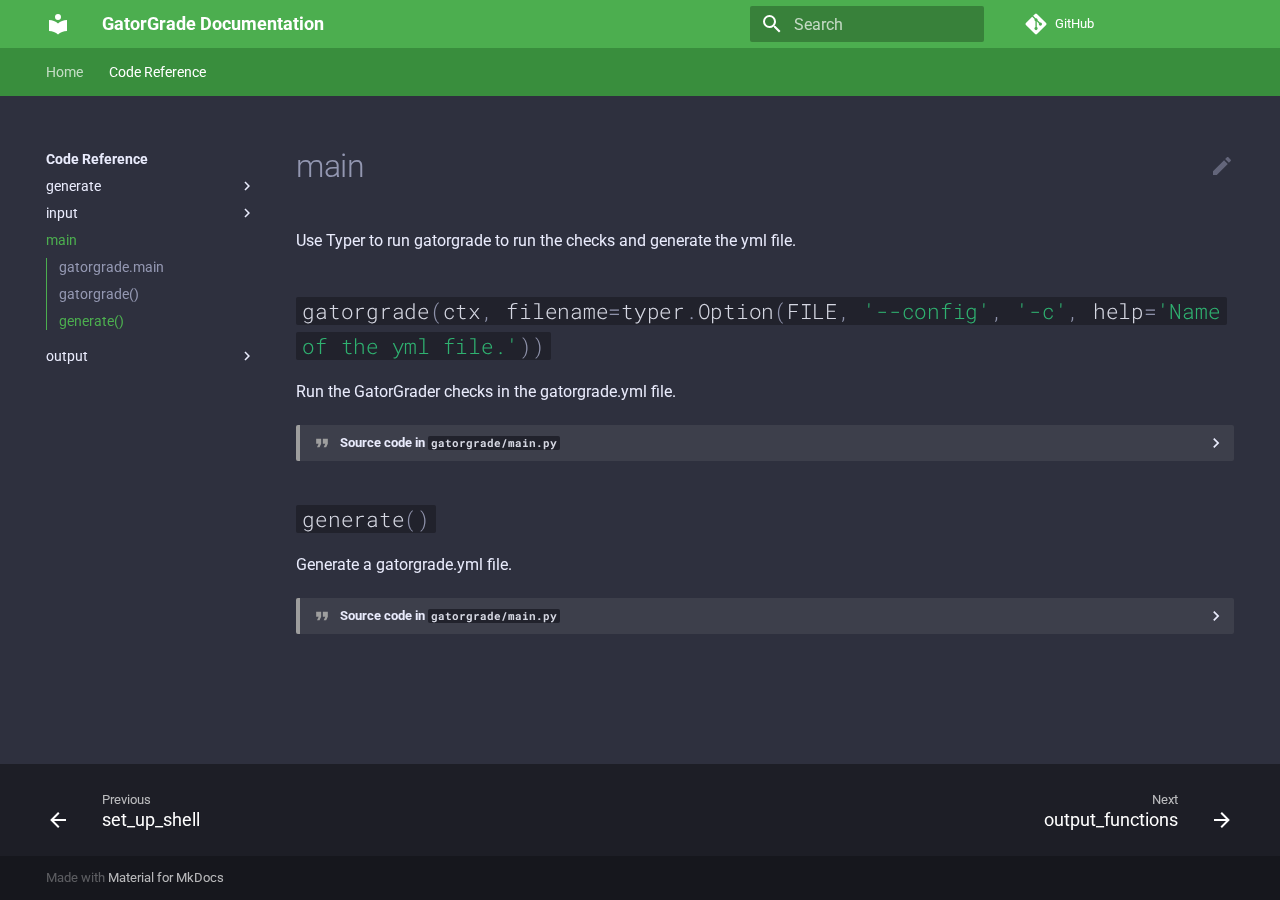
==== reference/main/index.html @ c9d5e414 "Deployed 9b0410e with MkDocs version: 1.3.0" ====
<!doctype html>
<html lang="en" class="no-js">
  <head>
    
      <meta charset="utf-8">
      <meta name="viewport" content="width=device-width,initial-scale=1">
      
        <meta name="description" content="The documentation for the GatorGrade project, part of the GatorEducator suite.">
      
      
        <meta name="author" content="GatorGrade Team">
      
      
        <link rel="canonical" href="https://gatoreducator.github.io/gatorgrade/docs/reference/main/">
      
      <link rel="icon" href="../../assets/images/favicon.png">
      <meta name="generator" content="mkdocs-1.3.0, mkdocs-material-8.2.14">
    
    
      
        <title>main - GatorGrade Documentation</title>
      
    
    
      <link rel="stylesheet" href="../../assets/stylesheets/main.3de6f41f.min.css">
      
        
        <link rel="stylesheet" href="../../assets/stylesheets/palette.cc9b2e1e.min.css">
        
          
          
          <meta name="theme-color" content="#4cae4f">
        
      
    
    
    
      
        
        
        <link rel="preconnect" href="https://fonts.gstatic.com" crossorigin>
        <link rel="stylesheet" href="https://fonts.googleapis.com/css?family=Roboto:300,300i,400,400i,700,700i%7CRoboto+Mono:400,400i,700,700i&display=fallback">
        <style>:root{--md-text-font:"Roboto";--md-code-font:"Roboto Mono"}</style>
      
    
    
      <link rel="stylesheet" href="../../assets/_mkdocstrings.css">
    
      <link rel="stylesheet" href="../../stylesheets/gator.css">
    
    <script>__md_scope=new URL("../..",location),__md_get=(e,_=localStorage,t=__md_scope)=>JSON.parse(_.getItem(t.pathname+"."+e)),__md_set=(e,_,t=localStorage,a=__md_scope)=>{try{t.setItem(a.pathname+"."+e,JSON.stringify(_))}catch(e){}}</script>
    
      

    
    
  </head>
  
  
    
    
    
    
    
    <body dir="ltr" data-md-color-scheme="slate" data-md-color-primary="green" data-md-color-accent="">
  
    
    
    <input class="md-toggle" data-md-toggle="drawer" type="checkbox" id="__drawer" autocomplete="off">
    <input class="md-toggle" data-md-toggle="search" type="checkbox" id="__search" autocomplete="off">
    <label class="md-overlay" for="__drawer"></label>
    <div data-md-component="skip">
      
        
        <a href="#gatorgrade.main" class="md-skip">
          Skip to content
        </a>
      
    </div>
    <div data-md-component="announce">
      
    </div>
    
    
      

<header class="md-header" data-md-component="header">
  <nav class="md-header__inner md-grid" aria-label="Header">
    <a href="../.." title="GatorGrade Documentation" class="md-header__button md-logo" aria-label="GatorGrade Documentation" data-md-component="logo">
      
  
  <svg xmlns="http://www.w3.org/2000/svg" viewBox="0 0 24 24"><path d="M12 8a3 3 0 0 0 3-3 3 3 0 0 0-3-3 3 3 0 0 0-3 3 3 3 0 0 0 3 3m0 3.54C9.64 9.35 6.5 8 3 8v11c3.5 0 6.64 1.35 9 3.54 2.36-2.19 5.5-3.54 9-3.54V8c-3.5 0-6.64 1.35-9 3.54Z"/></svg>

    </a>
    <label class="md-header__button md-icon" for="__drawer">
      <svg xmlns="http://www.w3.org/2000/svg" viewBox="0 0 24 24"><path d="M3 6h18v2H3V6m0 5h18v2H3v-2m0 5h18v2H3v-2Z"/></svg>
    </label>
    <div class="md-header__title" data-md-component="header-title">
      <div class="md-header__ellipsis">
        <div class="md-header__topic">
          <span class="md-ellipsis">
            GatorGrade Documentation
          </span>
        </div>
        <div class="md-header__topic" data-md-component="header-topic">
          <span class="md-ellipsis">
            
              main
            
          </span>
        </div>
      </div>
    </div>
    
    
    
      <label class="md-header__button md-icon" for="__search">
        <svg xmlns="http://www.w3.org/2000/svg" viewBox="0 0 24 24"><path d="M9.5 3A6.5 6.5 0 0 1 16 9.5c0 1.61-.59 3.09-1.56 4.23l.27.27h.79l5 5-1.5 1.5-5-5v-.79l-.27-.27A6.516 6.516 0 0 1 9.5 16 6.5 6.5 0 0 1 3 9.5 6.5 6.5 0 0 1 9.5 3m0 2C7 5 5 7 5 9.5S7 14 9.5 14 14 12 14 9.5 12 5 9.5 5Z"/></svg>
      </label>
      <div class="md-search" data-md-component="search" role="dialog">
  <label class="md-search__overlay" for="__search"></label>
  <div class="md-search__inner" role="search">
    <form class="md-search__form" name="search">
      <input type="text" class="md-search__input" name="query" aria-label="Search" placeholder="Search" autocapitalize="off" autocorrect="off" autocomplete="off" spellcheck="false" data-md-component="search-query" required>
      <label class="md-search__icon md-icon" for="__search">
        <svg xmlns="http://www.w3.org/2000/svg" viewBox="0 0 24 24"><path d="M9.5 3A6.5 6.5 0 0 1 16 9.5c0 1.61-.59 3.09-1.56 4.23l.27.27h.79l5 5-1.5 1.5-5-5v-.79l-.27-.27A6.516 6.516 0 0 1 9.5 16 6.5 6.5 0 0 1 3 9.5 6.5 6.5 0 0 1 9.5 3m0 2C7 5 5 7 5 9.5S7 14 9.5 14 14 12 14 9.5 12 5 9.5 5Z"/></svg>
        <svg xmlns="http://www.w3.org/2000/svg" viewBox="0 0 24 24"><path d="M20 11v2H8l5.5 5.5-1.42 1.42L4.16 12l7.92-7.92L13.5 5.5 8 11h12Z"/></svg>
      </label>
      <nav class="md-search__options" aria-label="Search">
        
        <button type="reset" class="md-search__icon md-icon" aria-label="Clear" tabindex="-1">
          <svg xmlns="http://www.w3.org/2000/svg" viewBox="0 0 24 24"><path d="M19 6.41 17.59 5 12 10.59 6.41 5 5 6.41 10.59 12 5 17.59 6.41 19 12 13.41 17.59 19 19 17.59 13.41 12 19 6.41Z"/></svg>
        </button>
      </nav>
      
        <div class="md-search__suggest" data-md-component="search-suggest"></div>
      
    </form>
    <div class="md-search__output">
      <div class="md-search__scrollwrap" data-md-scrollfix>
        <div class="md-search-result" data-md-component="search-result">
          <div class="md-search-result__meta">
            Initializing search
          </div>
          <ol class="md-search-result__list"></ol>
        </div>
      </div>
    </div>
  </div>
</div>
    
    
      <div class="md-header__source">
        <a href="https://github.com/GatorEducator/gatorgrade" title="Go to repository" class="md-source" data-md-component="source">
  <div class="md-source__icon md-icon">
    
    <svg xmlns="http://www.w3.org/2000/svg" viewBox="0 0 448 512"><!--! Font Awesome Free 6.1.1 by @fontawesome - https://fontawesome.com License - https://fontawesome.com/license/free (Icons: CC BY 4.0, Fonts: SIL OFL 1.1, Code: MIT License) Copyright 2022 Fonticons, Inc.--><path d="M439.55 236.05 244 40.45a28.87 28.87 0 0 0-40.81 0l-40.66 40.63 51.52 51.52c27.06-9.14 52.68 16.77 43.39 43.68l49.66 49.66c34.23-11.8 61.18 31 35.47 56.69-26.49 26.49-70.21-2.87-56-37.34L240.22 199v121.85c25.3 12.54 22.26 41.85 9.08 55a34.34 34.34 0 0 1-48.55 0c-17.57-17.6-11.07-46.91 11.25-56v-123c-20.8-8.51-24.6-30.74-18.64-45L142.57 101 8.45 235.14a28.86 28.86 0 0 0 0 40.81l195.61 195.6a28.86 28.86 0 0 0 40.8 0l194.69-194.69a28.86 28.86 0 0 0 0-40.81z"/></svg>
  </div>
  <div class="md-source__repository">
    GitHub
  </div>
</a>
      </div>
    
  </nav>
  
</header>
    
    <div class="md-container" data-md-component="container">
      
      
        
          
            
<nav class="md-tabs" aria-label="Tabs" data-md-component="tabs">
  <div class="md-tabs__inner md-grid">
    <ul class="md-tabs__list">
      
        
  
  


  <li class="md-tabs__item">
    <a href="../.." class="md-tabs__link">
      Home
    </a>
  </li>

      
        
  
  
    
  


  
  
  
    

  
  
  
    <li class="md-tabs__item">
      <a href="../generate/generate/" class="md-tabs__link md-tabs__link--active">
        Code Reference
      </a>
    </li>
  

  

      
    </ul>
  </div>
</nav>
          
        
      
      <main class="md-main" data-md-component="main">
        <div class="md-main__inner md-grid">
          
            
              
              <div class="md-sidebar md-sidebar--primary" data-md-component="sidebar" data-md-type="navigation" >
                <div class="md-sidebar__scrollwrap">
                  <div class="md-sidebar__inner">
                    

  


  

<nav class="md-nav md-nav--primary md-nav--lifted md-nav--integrated" aria-label="Navigation" data-md-level="0">
  <label class="md-nav__title" for="__drawer">
    <a href="../.." title="GatorGrade Documentation" class="md-nav__button md-logo" aria-label="GatorGrade Documentation" data-md-component="logo">
      
  
  <svg xmlns="http://www.w3.org/2000/svg" viewBox="0 0 24 24"><path d="M12 8a3 3 0 0 0 3-3 3 3 0 0 0-3-3 3 3 0 0 0-3 3 3 3 0 0 0 3 3m0 3.54C9.64 9.35 6.5 8 3 8v11c3.5 0 6.64 1.35 9 3.54 2.36-2.19 5.5-3.54 9-3.54V8c-3.5 0-6.64 1.35-9 3.54Z"/></svg>

    </a>
    GatorGrade Documentation
  </label>
  
    <div class="md-nav__source">
      <a href="https://github.com/GatorEducator/gatorgrade" title="Go to repository" class="md-source" data-md-component="source">
  <div class="md-source__icon md-icon">
    
    <svg xmlns="http://www.w3.org/2000/svg" viewBox="0 0 448 512"><!--! Font Awesome Free 6.1.1 by @fontawesome - https://fontawesome.com License - https://fontawesome.com/license/free (Icons: CC BY 4.0, Fonts: SIL OFL 1.1, Code: MIT License) Copyright 2022 Fonticons, Inc.--><path d="M439.55 236.05 244 40.45a28.87 28.87 0 0 0-40.81 0l-40.66 40.63 51.52 51.52c27.06-9.14 52.68 16.77 43.39 43.68l49.66 49.66c34.23-11.8 61.18 31 35.47 56.69-26.49 26.49-70.21-2.87-56-37.34L240.22 199v121.85c25.3 12.54 22.26 41.85 9.08 55a34.34 34.34 0 0 1-48.55 0c-17.57-17.6-11.07-46.91 11.25-56v-123c-20.8-8.51-24.6-30.74-18.64-45L142.57 101 8.45 235.14a28.86 28.86 0 0 0 0 40.81l195.61 195.6a28.86 28.86 0 0 0 40.8 0l194.69-194.69a28.86 28.86 0 0 0 0-40.81z"/></svg>
  </div>
  <div class="md-source__repository">
    GitHub
  </div>
</a>
    </div>
  
  <ul class="md-nav__list" data-md-scrollfix>
    
      
      
      

  
  
  
    <li class="md-nav__item">
      <a href="../.." class="md-nav__link">
        Home
      </a>
    </li>
  

    
      
      
      

  
  
    
  
  
    
    <li class="md-nav__item md-nav__item--active md-nav__item--nested">
      
      
        <input class="md-nav__toggle md-toggle" data-md-toggle="__nav_2" type="checkbox" id="__nav_2" checked>
      
      
      
      
        <label class="md-nav__link" for="__nav_2">
          Code Reference
          <span class="md-nav__icon md-icon"></span>
        </label>
      
      <nav class="md-nav" aria-label="Code Reference" data-md-level="1">
        <label class="md-nav__title" for="__nav_2">
          <span class="md-nav__icon md-icon"></span>
          Code Reference
        </label>
        <ul class="md-nav__list" data-md-scrollfix>
          
            
              
  
  
  
    
    <li class="md-nav__item md-nav__item--nested">
      
      
        <input class="md-nav__toggle md-toggle" data-md-toggle="__nav_2_1" type="checkbox" id="__nav_2_1" >
      
      
      
      
        <label class="md-nav__link" for="__nav_2_1">
          generate
          <span class="md-nav__icon md-icon"></span>
        </label>
      
      <nav class="md-nav" aria-label="generate" data-md-level="2">
        <label class="md-nav__title" for="__nav_2_1">
          <span class="md-nav__icon md-icon"></span>
          generate
        </label>
        <ul class="md-nav__list" data-md-scrollfix>
          
            
              
  
  
  
    <li class="md-nav__item">
      <a href="../generate/generate/" class="md-nav__link">
        generate
      </a>
    </li>
  

            
          
        </ul>
      </nav>
    </li>
  

            
          
            
              
  
  
  
    
    <li class="md-nav__item md-nav__item--nested">
      
      
        <input class="md-nav__toggle md-toggle" data-md-toggle="__nav_2_2" type="checkbox" id="__nav_2_2" >
      
      
      
      
        <label class="md-nav__link" for="__nav_2_2">
          input
          <span class="md-nav__icon md-icon"></span>
        </label>
      
      <nav class="md-nav" aria-label="input" data-md-level="2">
        <label class="md-nav__title" for="__nav_2_2">
          <span class="md-nav__icon md-icon"></span>
          input
        </label>
        <ul class="md-nav__list" data-md-scrollfix>
          
            
              
  
  
  
    <li class="md-nav__item">
      <a href="../input/command_line_generator/" class="md-nav__link">
        command_line_generator
      </a>
    </li>
  

            
          
            
              
  
  
  
    <li class="md-nav__item">
      <a href="../input/in_file_path/" class="md-nav__link">
        in_file_path
      </a>
    </li>
  

            
          
            
              
  
  
  
    <li class="md-nav__item">
      <a href="../input/parse_config/" class="md-nav__link">
        parse_config
      </a>
    </li>
  

            
          
            
              
  
  
  
    <li class="md-nav__item">
      <a href="../input/set_up_shell/" class="md-nav__link">
        set_up_shell
      </a>
    </li>
  

            
          
        </ul>
      </nav>
    </li>
  

            
          
            
              
  
  
    
  
  
    <li class="md-nav__item md-nav__item--active">
      
      <input class="md-nav__toggle md-toggle" data-md-toggle="toc" type="checkbox" id="__toc">
      
      
      
        <label class="md-nav__link md-nav__link--active" for="__toc">
          main
          <span class="md-nav__icon md-icon"></span>
        </label>
      
      <a href="./" class="md-nav__link md-nav__link--active">
        main
      </a>
      
        

<nav class="md-nav md-nav--secondary" aria-label="Table of contents">
  
  
  
  
    <label class="md-nav__title" for="__toc">
      <span class="md-nav__icon md-icon"></span>
      Table of contents
    </label>
    <ul class="md-nav__list" data-md-component="toc" data-md-scrollfix>
      
        <li class="md-nav__item">
  <a href="#gatorgrade.main" class="md-nav__link">
    gatorgrade.main
  </a>
  
</li>
      
        <li class="md-nav__item">
  <a href="#gatorgrade.main.gatorgrade" class="md-nav__link">
    gatorgrade()
  </a>
  
</li>
      
        <li class="md-nav__item">
  <a href="#gatorgrade.main.generate" class="md-nav__link">
    generate()
  </a>
  
</li>
      
    </ul>
  
</nav>
      
    </li>
  

            
          
            
              
  
  
  
    
    <li class="md-nav__item md-nav__item--nested">
      
      
        <input class="md-nav__toggle md-toggle" data-md-toggle="__nav_2_4" type="checkbox" id="__nav_2_4" >
      
      
      
      
        <label class="md-nav__link" for="__nav_2_4">
          output
          <span class="md-nav__icon md-icon"></span>
        </label>
      
      <nav class="md-nav" aria-label="output" data-md-level="2">
        <label class="md-nav__title" for="__nav_2_4">
          <span class="md-nav__icon md-icon"></span>
          output
        </label>
        <ul class="md-nav__list" data-md-scrollfix>
          
            
              
  
  
  
    <li class="md-nav__item">
      <a href="../output/output_functions/" class="md-nav__link">
        output_functions
      </a>
    </li>
  

            
          
            
              
  
  
  
    <li class="md-nav__item">
      <a href="../output/output_percentage_printing/" class="md-nav__link">
        output_percentage_printing
      </a>
    </li>
  

            
          
            
              
  
  
  
    <li class="md-nav__item">
      <a href="../output/output_tools/" class="md-nav__link">
        output_tools
      </a>
    </li>
  

            
          
        </ul>
      </nav>
    </li>
  

            
          
        </ul>
      </nav>
    </li>
  

    
  </ul>
</nav>
                  </div>
                </div>
              </div>
            
            
          
          <div class="md-content" data-md-component="content">
            <article class="md-content__inner md-typeset">
              
                
  <a href="https://github.com/GatorEducator/edit/master/docs/gatorgrade/main.py" title="Edit this page" class="md-content__button md-icon">
    <svg xmlns="http://www.w3.org/2000/svg" viewBox="0 0 24 24"><path d="M20.71 7.04c.39-.39.39-1.04 0-1.41l-2.34-2.34c-.37-.39-1.02-.39-1.41 0l-1.84 1.83 3.75 3.75M3 17.25V21h3.75L17.81 9.93l-3.75-3.75L3 17.25Z"/></svg>
  </a>



  <h1>main</h1>

<div class="doc doc-object doc-module">

<a id="gatorgrade.main"></a>
    <div class="doc doc-contents first">

      <p>Use Typer to run gatorgrade to run the checks and generate the yml file.</p>



  <div class="doc doc-children">










  <div class="doc doc-object doc-function">



<h2 id="gatorgrade.main.gatorgrade" class="doc doc-heading">
<code class="highlight language-python"><span class="n">gatorgrade</span><span class="p">(</span><span class="n">ctx</span><span class="p">,</span> <span class="n">filename</span><span class="o">=</span><span class="n">typer</span><span class="o">.</span><span class="n">Option</span><span class="p">(</span><span class="n">FILE</span><span class="p">,</span> <span class="s1">&#39;--config&#39;</span><span class="p">,</span> <span class="s1">&#39;-c&#39;</span><span class="p">,</span> <span class="n">help</span><span class="o">=</span><span class="s1">&#39;Name of the yml file.&#39;</span><span class="p">))</span></code>


</h2>


    <div class="doc doc-contents ">

      <p>Run the GatorGrader checks in the gatorgrade.yml file.</p>

        <details class="quote">
          <summary>Source code in <code>gatorgrade/main.py</code></summary>
          <div class="highlight"><table class="highlighttable"><tr><td class="linenos"><div class="linenodiv"><pre><span></span><span class="normal">11</span>
<span class="normal">12</span>
<span class="normal">13</span>
<span class="normal">14</span>
<span class="normal">15</span>
<span class="normal">16</span>
<span class="normal">17</span>
<span class="normal">18</span>
<span class="normal">19</span>
<span class="normal">20</span></pre></div></td><td class="code"><div><pre><span></span><code><span class="nd">@app</span><span class="o">.</span><span class="n">callback</span><span class="p">(</span><span class="n">invoke_without_command</span><span class="o">=</span><span class="kc">True</span><span class="p">)</span>
<span class="k">def</span> <span class="nf">gatorgrade</span><span class="p">(</span>
    <span class="n">ctx</span><span class="p">:</span> <span class="n">typer</span><span class="o">.</span><span class="n">Context</span><span class="p">,</span>
    <span class="n">filename</span><span class="p">:</span> <span class="n">Path</span> <span class="o">=</span> <span class="n">typer</span><span class="o">.</span><span class="n">Option</span><span class="p">(</span><span class="n">FILE</span><span class="p">,</span> <span class="s2">&quot;--config&quot;</span><span class="p">,</span> <span class="s2">&quot;-c&quot;</span><span class="p">,</span> <span class="n">help</span><span class="o">=</span><span class="s2">&quot;Name of the yml file.&quot;</span><span class="p">),</span>
<span class="p">):</span>
    <span class="sd">&quot;&quot;&quot;Run the GatorGrader checks in the gatorgrade.yml file.&quot;&quot;&quot;</span>
    <span class="c1"># check if ctx.subcommand is none</span>
    <span class="k">if</span> <span class="n">ctx</span><span class="o">.</span><span class="n">invoked_subcommand</span> <span class="ow">is</span> <span class="kc">None</span><span class="p">:</span>
        <span class="n">checks</span> <span class="o">=</span> <span class="n">parse_config</span><span class="p">(</span><span class="n">filename</span><span class="p">)</span>
        <span class="n">run_and_display_command_checks</span><span class="p">(</span><span class="n">checks</span><span class="p">)</span>
</code></pre></div></td></tr></table></div>
        </details>
    </div>

  </div>



  <div class="doc doc-object doc-function">



<h2 id="gatorgrade.main.generate" class="doc doc-heading">
<code class="highlight language-python"><span class="n">generate</span><span class="p">()</span></code>


</h2>


    <div class="doc doc-contents ">

      <p>Generate a gatorgrade.yml file.</p>

        <details class="quote">
          <summary>Source code in <code>gatorgrade/main.py</code></summary>
          <div class="highlight"><table class="highlighttable"><tr><td class="linenos"><div class="linenodiv"><pre><span></span><span class="normal">23</span>
<span class="normal">24</span>
<span class="normal">25</span>
<span class="normal">26</span></pre></div></td><td class="code"><div><pre><span></span><code><span class="nd">@app</span><span class="o">.</span><span class="n">command</span><span class="p">()</span>
<span class="k">def</span> <span class="nf">generate</span><span class="p">():</span>
    <span class="sd">&quot;&quot;&quot;Generate a gatorgrade.yml file.&quot;&quot;&quot;</span>
    <span class="k">pass</span>  <span class="c1"># pylint: disable=unnecessary-pass</span>
</code></pre></div></td></tr></table></div>
        </details>
    </div>

  </div>





  </div>

    </div>

  </div>

              
            </article>
          </div>
        </div>
        
          <a href="#" class="md-top md-icon" data-md-component="top" data-md-state="hidden">
            <svg xmlns="http://www.w3.org/2000/svg" viewBox="0 0 24 24"><path d="M13 20h-2V8l-5.5 5.5-1.42-1.42L12 4.16l7.92 7.92-1.42 1.42L13 8v12Z"/></svg>
            Back to top
          </a>
        
      </main>
      
        <footer class="md-footer">
  
    <nav class="md-footer__inner md-grid" aria-label="Footer">
      
        
        <a href="../input/set_up_shell/" class="md-footer__link md-footer__link--prev" aria-label="Previous: set_up_shell" rel="prev">
          <div class="md-footer__button md-icon">
            <svg xmlns="http://www.w3.org/2000/svg" viewBox="0 0 24 24"><path d="M20 11v2H8l5.5 5.5-1.42 1.42L4.16 12l7.92-7.92L13.5 5.5 8 11h12Z"/></svg>
          </div>
          <div class="md-footer__title">
            <div class="md-ellipsis">
              <span class="md-footer__direction">
                Previous
              </span>
              set_up_shell
            </div>
          </div>
        </a>
      
      
        
        <a href="../output/output_functions/" class="md-footer__link md-footer__link--next" aria-label="Next: output_functions" rel="next">
          <div class="md-footer__title">
            <div class="md-ellipsis">
              <span class="md-footer__direction">
                Next
              </span>
              output_functions
            </div>
          </div>
          <div class="md-footer__button md-icon">
            <svg xmlns="http://www.w3.org/2000/svg" viewBox="0 0 24 24"><path d="M4 11v2h12l-5.5 5.5 1.42 1.42L19.84 12l-7.92-7.92L10.5 5.5 16 11H4Z"/></svg>
          </div>
        </a>
      
    </nav>
  
  <div class="md-footer-meta md-typeset">
    <div class="md-footer-meta__inner md-grid">
      <div class="md-copyright">
  
  
    Made with
    <a href="https://squidfunk.github.io/mkdocs-material/" target="_blank" rel="noopener">
      Material for MkDocs
    </a>
  
</div>
      
    </div>
  </div>
</footer>
      
    </div>
    <div class="md-dialog" data-md-component="dialog">
      <div class="md-dialog__inner md-typeset"></div>
    </div>
    <script id="__config" type="application/json">{"base": "../..", "features": ["navigation.instant", "navigation.tabs", "toc.integrate", "navigation.top", "search.suggest", "search.highlight"], "search": "../../assets/javascripts/workers/search.2a1c317c.min.js", "translations": {"clipboard.copied": "Copied to clipboard", "clipboard.copy": "Copy to clipboard", "search.config.lang": "en", "search.config.pipeline": "trimmer, stopWordFilter", "search.config.separator": "[\\s\\-]+", "search.placeholder": "Search", "search.result.more.one": "1 more on this page", "search.result.more.other": "# more on this page", "search.result.none": "No matching documents", "search.result.one": "1 matching document", "search.result.other": "# matching documents", "search.result.placeholder": "Type to start searching", "search.result.term.missing": "Missing", "select.version.title": "Select version"}}</script>
    
    
      <script src="../../assets/javascripts/bundle.c2e1ee47.min.js"></script>
      
    
  </body>
</html>
---- assets/stylesheets/main.3de6f41f.min.css ----
@charset "UTF-8";html{-webkit-text-size-adjust:none;-moz-text-size-adjust:none;-ms-text-size-adjust:none;text-size-adjust:none;box-sizing:border-box}*,:after,:before{box-sizing:inherit}@media (prefers-reduced-motion){*,:after,:before{transition:none!important}}body{margin:0}a,button,input,label{-webkit-tap-highlight-color:transparent}a{color:inherit;text-decoration:none}hr{border:0;box-sizing:initial;display:block;height:.05rem;overflow:visible;padding:0}small{font-size:80%}sub,sup{line-height:1em}img{border-style:none}table{border-collapse:initial;border-spacing:0}td,th{font-weight:400;vertical-align:top}button{background:transparent;border:0;font-family:inherit;font-size:inherit;margin:0;padding:0}input{border:0;outline:none}:root{--md-default-fg-color:rgba(0,0,0,.87);--md-default-fg-color--light:rgba(0,0,0,.54);--md-default-fg-color--lighter:rgba(0,0,0,.32);--md-default-fg-color--lightest:rgba(0,0,0,.07);--md-default-bg-color:#fff;--md-default-bg-color--light:hsla(0,0%,100%,.7);--md-default-bg-color--lighter:hsla(0,0%,100%,.3);--md-default-bg-color--lightest:hsla(0,0%,100%,.12);--md-primary-fg-color:#4051b5;--md-primary-fg-color--light:#5d6cc0;--md-primary-fg-color--dark:#303fa1;--md-primary-bg-color:#fff;--md-primary-bg-color--light:hsla(0,0%,100%,.7);--md-accent-fg-color:#526cfe;--md-accent-fg-color--transparent:rgba(82,108,254,.1);--md-accent-bg-color:#fff;--md-accent-bg-color--light:hsla(0,0%,100%,.7);--md-shadow-z1:0 0.2rem 0.5rem rgba(0,0,0,.05),0 0 0.05rem rgba(0,0,0,.1);--md-shadow-z2:0 0.2rem 0.5rem rgba(0,0,0,.1),0 0 0.05rem rgba(0,0,0,.25);--md-shadow-z3:0 0.2rem 0.5rem rgba(0,0,0,.2),0 0 0.05rem rgba(0,0,0,.35)}:root>*{--md-code-fg-color:#36464e;--md-code-bg-color:#f5f5f5;--md-code-hl-color:rgba(255,255,0,.5);--md-code-hl-number-color:#d52a2a;--md-code-hl-special-color:#db1457;--md-code-hl-function-color:#a846b9;--md-code-hl-constant-color:#6e59d9;--md-code-hl-keyword-color:#3f6ec6;--md-code-hl-string-color:#1c7d4d;--md-code-hl-name-color:var(--md-code-fg-color);--md-code-hl-operator-color:var(--md-default-fg-color--light);--md-code-hl-punctuation-color:var(--md-default-fg-color--light);--md-code-hl-comment-color:var(--md-default-fg-color--light);--md-code-hl-generic-color:var(--md-default-fg-color--light);--md-code-hl-variable-color:var(--md-default-fg-color--light);--md-typeset-color:var(--md-default-fg-color);--md-typeset-a-color:var(--md-primary-fg-color);--md-typeset-mark-color:rgba(255,255,0,.5);--md-typeset-del-color:rgba(245,80,61,.15);--md-typeset-ins-color:rgba(11,213,112,.15);--md-typeset-kbd-color:#fafafa;--md-typeset-kbd-accent-color:#fff;--md-typeset-kbd-border-color:#b8b8b8;--md-typeset-table-color:rgba(0,0,0,.12);--md-admonition-fg-color:var(--md-default-fg-color);--md-admonition-bg-color:var(--md-default-bg-color);--md-footer-fg-color:#fff;--md-footer-fg-color--light:hsla(0,0%,100%,.7);--md-footer-fg-color--lighter:hsla(0,0%,100%,.3);--md-footer-bg-color:rgba(0,0,0,.87);--md-footer-bg-color--dark:rgba(0,0,0,.32)}.md-icon svg{fill:currentcolor;display:block;height:1.2rem;width:1.2rem}body{-webkit-font-smoothing:antialiased;-moz-osx-font-smoothing:grayscale;--md-text-font-family:var(--md-text-font,_),-apple-system,BlinkMacSystemFont,Helvetica,Arial,sans-serif;--md-code-font-family:var(--md-code-font,_),SFMono-Regular,Consolas,Menlo,monospace}body,input{font-feature-settings:"kern","liga";font-family:var(--md-text-font-family)}body,code,input,kbd,pre{color:var(--md-typeset-color)}code,kbd,pre{font-feature-settings:"kern";font-family:var(--md-code-font-family)}:root{--md-typeset-table-sort-icon:url('data:image/svg+xml;charset=utf-8,<svg xmlns="http://www.w3.org/2000/svg" viewBox="0 0 24 24"><path d="m18 21-4-4h3V7h-3l4-4 4 4h-3v10h3M2 19v-2h10v2M2 13v-2h7v2M2 7V5h4v2H2Z"/></svg>');--md-typeset-table-sort-icon--asc:url('data:image/svg+xml;charset=utf-8,<svg xmlns="http://www.w3.org/2000/svg" viewBox="0 0 24 24"><path d="M19 17h3l-4 4-4-4h3V3h2M2 17h10v2H2M6 5v2H2V5m0 6h7v2H2v-2Z"/></svg>');--md-typeset-table-sort-icon--desc:url('data:image/svg+xml;charset=utf-8,<svg xmlns="http://www.w3.org/2000/svg" viewBox="0 0 24 24"><path d="M19 7h3l-4-4-4 4h3v14h2M2 17h10v2H2M6 5v2H2V5m0 6h7v2H2v-2Z"/></svg>')}.md-typeset{-webkit-print-color-adjust:exact;-moz-print-color-adjust:exact;color-adjust:exact;font-size:.8rem;line-height:1.6}@media print{.md-typeset{font-size:.68rem}}.md-typeset blockquote,.md-typeset dl,.md-typeset figure,.md-typeset ol,.md-typeset pre,.md-typeset ul{margin-bottom:1em;margin-top:1em}.md-typeset h1{color:var(--md-default-fg-color--light);font-size:2em;line-height:1.3;margin:0 0 1.25em}.md-typeset h1,.md-typeset h2{font-weight:300;letter-spacing:-.01em}.md-typeset h2{font-size:1.5625em;line-height:1.4;margin:1.6em 0 .64em}.md-typeset h3{font-size:1.25em;font-weight:400;letter-spacing:-.01em;line-height:1.5;margin:1.6em 0 .8em}.md-typeset h2+h3{margin-top:.8em}.md-typeset h4{font-weight:700;letter-spacing:-.01em;margin:1em 0}.md-typeset h5,.md-typeset h6{color:var(--md-default-fg-color--light);font-size:.8em;font-weight:700;letter-spacing:-.01em;margin:1.25em 0}.md-typeset h5{text-transform:uppercase}.md-typeset hr{border-bottom:.05rem solid var(--md-default-fg-color--lightest);display:flow-root;margin:1.5em 0}.md-typeset a{color:var(--md-typeset-a-color);word-break:break-word}.md-typeset a,.md-typeset a:before{transition:color 125ms}.md-typeset a:focus,.md-typeset a:hover{color:var(--md-accent-fg-color)}.md-typeset a:focus code,.md-typeset a:hover code{background-color:var(--md-accent-fg-color--transparent)}.md-typeset a code{color:currentcolor;transition:background-color 125ms}.md-typeset a.focus-visible{outline-color:var(--md-accent-fg-color);outline-offset:.2rem}.md-typeset code,.md-typeset kbd,.md-typeset pre{color:var(--md-code-fg-color);direction:ltr}@media print{.md-typeset code,.md-typeset kbd,.md-typeset pre{white-space:pre-wrap}}.md-typeset code{background-color:var(--md-code-bg-color);border-radius:.1rem;-webkit-box-decoration-break:clone;box-decoration-break:clone;font-size:.85em;padding:0 .2941176471em;word-break:break-word}.md-typeset code:not(.focus-visible){-webkit-tap-highlight-color:transparent;outline:none}.md-typeset pre{display:flow-root;line-height:1.4;position:relative}.md-typeset pre>code{-webkit-box-decoration-break:slice;box-decoration-break:slice;box-shadow:none;display:block;margin:0;outline-color:var(--md-accent-fg-color);overflow:auto;padding:.7720588235em 1.1764705882em;scrollbar-color:var(--md-default-fg-color--lighter) transparent;scrollbar-width:thin;touch-action:auto;word-break:normal}.md-typeset pre>code:hover{scrollbar-color:var(--md-accent-fg-color) transparent}.md-typeset pre>code::-webkit-scrollbar{height:.2rem;width:.2rem}.md-typeset pre>code::-webkit-scrollbar-thumb{background-color:var(--md-default-fg-color--lighter)}.md-typeset pre>code::-webkit-scrollbar-thumb:hover{background-color:var(--md-accent-fg-color)}.md-typeset kbd{background-color:var(--md-typeset-kbd-color);border-radius:.1rem;box-shadow:0 .1rem 0 .05rem var(--md-typeset-kbd-border-color),0 .1rem 0 var(--md-typeset-kbd-border-color),0 -.1rem .2rem var(--md-typeset-kbd-accent-color) inset;color:var(--md-default-fg-color);display:inline-block;font-size:.75em;padding:0 .6666666667em;vertical-align:text-top;word-break:break-word}.md-typeset mark{background-color:var(--md-typeset-mark-color);-webkit-box-decoration-break:clone;box-decoration-break:clone;color:inherit;word-break:break-word}.md-typeset abbr{border-bottom:.05rem dotted var(--md-default-fg-color--light);cursor:help;text-decoration:none}@media (hover:none){.md-typeset abbr{position:relative}.md-typeset abbr[title]:-webkit-any(:focus,:hover):after{background-color:var(--md-default-fg-color);border-radius:.1rem;box-shadow:var(--md-shadow-z3);color:var(--md-default-bg-color);content:attr(title);display:inline-block;font-size:.7rem;margin-top:2em;max-width:80%;min-width:-webkit-max-content;min-width:max-content;padding:.2rem .3rem;position:absolute;width:auto}.md-typeset abbr[title]:-moz-any(:focus,:hover):after{background-color:var(--md-default-fg-color);border-radius:.1rem;box-shadow:var(--md-shadow-z3);color:var(--md-default-bg-color);content:attr(title);display:inline-block;font-size:.7rem;margin-top:2em;max-width:80%;min-width:-moz-max-content;min-width:max-content;padding:.2rem .3rem;position:absolute;width:auto}[dir=ltr] .md-typeset abbr[title]:-webkit-any(:focus,:hover):after{left:0}[dir=ltr] .md-typeset abbr[title]:-moz-any(:focus,:hover):after{left:0}[dir=ltr] .md-typeset abbr[title]:is(:focus,:hover):after{left:0}[dir=rtl] .md-typeset abbr[title]:-webkit-any(:focus,:hover):after{right:0}[dir=rtl] .md-typeset abbr[title]:-moz-any(:focus,:hover):after{right:0}[dir=rtl] .md-typeset abbr[title]:is(:focus,:hover):after{right:0}.md-typeset abbr[title]:is(:focus,:hover):after{background-color:var(--md-default-fg-color);border-radius:.1rem;box-shadow:var(--md-shadow-z3);color:var(--md-default-bg-color);content:attr(title);display:inline-block;font-size:.7rem;margin-top:2em;max-width:80%;min-width:-webkit-max-content;min-width:-moz-max-content;min-width:max-content;padding:.2rem .3rem;position:absolute;width:auto}}.md-typeset small{opacity:.75}[dir=ltr] .md-typeset sub,[dir=ltr] .md-typeset sup{margin-left:.078125em}[dir=rtl] .md-typeset sub,[dir=rtl] .md-typeset sup{margin-right:.078125em}[dir=ltr] .md-typeset blockquote{padding-left:.6rem}[dir=rtl] .md-typeset blockquote{padding-right:.6rem}[dir=ltr] .md-typeset blockquote{border-left:.2rem solid var(--md-default-fg-color--lighter)}[dir=rtl] .md-typeset blockquote{border-right:.2rem solid var(--md-default-fg-color--lighter)}.md-typeset blockquote{color:var(--md-default-fg-color--light);margin-left:0;margin-right:0}.md-typeset ul{list-style-type:disc}[dir=ltr] .md-typeset ol,[dir=ltr] .md-typeset ul{margin-left:.625em}[dir=rtl] .md-typeset ol,[dir=rtl] .md-typeset ul{margin-right:.625em}.md-typeset ol,.md-typeset ul{padding:0}.md-typeset ol:not([hidden]),.md-typeset ul:not([hidden]){display:flow-root}.md-typeset ol ol,.md-typeset ul ol{list-style-type:lower-alpha}.md-typeset ol ol ol,.md-typeset ul ol ol{list-style-type:lower-roman}[dir=ltr] .md-typeset ol li,[dir=ltr] .md-typeset ul li{margin-left:1.25em}[dir=rtl] .md-typeset ol li,[dir=rtl] .md-typeset ul li{margin-right:1.25em}.md-typeset ol li,.md-typeset ul li{margin-bottom:.5em}.md-typeset ol li blockquote,.md-typeset ol li p,.md-typeset ul li blockquote,.md-typeset ul li p{margin:.5em 0}.md-typeset ol li:last-child,.md-typeset ul li:last-child{margin-bottom:0}.md-typeset ol li :-webkit-any(ul,ol),.md-typeset ul li :-webkit-any(ul,ol){margin-bottom:.5em;margin-top:.5em}.md-typeset ol li :-moz-any(ul,ol),.md-typeset ul li :-moz-any(ul,ol){margin-bottom:.5em;margin-top:.5em}[dir=ltr] .md-typeset ol li :-webkit-any(ul,ol),[dir=ltr] .md-typeset ul li :-webkit-any(ul,ol){margin-left:.625em}[dir=ltr] .md-typeset ol li :-moz-any(ul,ol),[dir=ltr] .md-typeset ul li :-moz-any(ul,ol){margin-left:.625em}[dir=ltr] .md-typeset ol li :is(ul,ol),[dir=ltr] .md-typeset ul li :is(ul,ol){margin-left:.625em}[dir=rtl] .md-typeset ol li :-webkit-any(ul,ol),[dir=rtl] .md-typeset ul li :-webkit-any(ul,ol){margin-right:.625em}[dir=rtl] .md-typeset ol li :-moz-any(ul,ol),[dir=rtl] .md-typeset ul li :-moz-any(ul,ol){margin-right:.625em}[dir=rtl] .md-typeset ol li :is(ul,ol),[dir=rtl] .md-typeset ul li :is(ul,ol){margin-right:.625em}.md-typeset ol li :is(ul,ol),.md-typeset ul li :is(ul,ol){margin-bottom:.5em;margin-top:.5em}[dir=ltr] .md-typeset dd{margin-left:1.875em}[dir=rtl] .md-typeset dd{margin-right:1.875em}.md-typeset dd{margin-bottom:1.5em;margin-top:1em}.md-typeset img,.md-typeset svg{height:auto;max-width:100%}.md-typeset img[align=left],.md-typeset svg[align=left]{margin:1em 1em 1em 0}.md-typeset img[align=right],.md-typeset svg[align=right]{margin:1em 0 1em 1em}.md-typeset img[align]:only-child,.md-typeset svg[align]:only-child{margin-top:0}.md-typeset img[src$="#gh-dark-mode-only"],.md-typeset img[src$="#only-dark"]{display:none}.md-typeset figure{display:flow-root;margin:1em auto;max-width:100%;text-align:center;width:-webkit-fit-content;width:-moz-fit-content;width:fit-content}.md-typeset figure img{display:block}.md-typeset figcaption{font-style:italic;margin:1em auto;max-width:24rem}.md-typeset iframe{max-width:100%}.md-typeset table:not([class]){background-color:var(--md-default-bg-color);border:.05rem solid var(--md-typeset-table-color);border-radius:.1rem;display:inline-block;font-size:.64rem;max-width:100%;overflow:auto;touch-action:auto}@media print{.md-typeset table:not([class]){display:table}}.md-typeset table:not([class])+*{margin-top:1.5em}.md-typeset table:not([class]) :-webkit-any(th,td)>:first-child{margin-top:0}.md-typeset table:not([class]) :-moz-any(th,td)>:first-child{margin-top:0}.md-typeset table:not([class]) :is(th,td)>:first-child{margin-top:0}.md-typeset table:not([class]) :-webkit-any(th,td)>:last-child{margin-bottom:0}.md-typeset table:not([class]) :-moz-any(th,td)>:last-child{margin-bottom:0}.md-typeset table:not([class]) :is(th,td)>:last-child{margin-bottom:0}.md-typeset table:not([class]) :-webkit-any(th,td):not([align]){text-align:left}.md-typeset table:not([class]) :-moz-any(th,td):not([align]){text-align:left}.md-typeset table:not([class]) :is(th,td):not([align]){text-align:left}[dir=rtl] .md-typeset table:not([class]) :-webkit-any(th,td):not([align]){text-align:right}[dir=rtl] .md-typeset table:not([class]) :-moz-any(th,td):not([align]){text-align:right}[dir=rtl] .md-typeset table:not([class]) :is(th,td):not([align]){text-align:right}.md-typeset table:not([class]) th{font-weight:700;min-width:5rem;padding:.9375em 1.25em;vertical-align:top}.md-typeset table:not([class]) th a{color:inherit}.md-typeset table:not([class]) td{border-top:.05rem solid var(--md-typeset-table-color);padding:.9375em 1.25em;vertical-align:top}.md-typeset table:not([class]) tbody tr{transition:background-color 125ms}.md-typeset table:not([class]) tbody tr:hover{background-color:rgba(0,0,0,.035);box-shadow:0 .05rem 0 var(--md-default-bg-color) inset}.md-typeset table:not([class]) a{word-break:normal}.md-typeset table th[role=columnheader]{cursor:pointer}[dir=ltr] .md-typeset table th[role=columnheader]:after{margin-left:.5em}[dir=rtl] .md-typeset table th[role=columnheader]:after{margin-right:.5em}.md-typeset table th[role=columnheader]:after{content:"";display:inline-block;height:1.2em;-webkit-mask-image:var(--md-typeset-table-sort-icon);mask-image:var(--md-typeset-table-sort-icon);-webkit-mask-repeat:no-repeat;mask-repeat:no-repeat;-webkit-mask-size:contain;mask-size:contain;transition:background-color 125ms;vertical-align:text-bottom;width:1.2em}.md-typeset table th[role=columnheader]:hover:after{background-color:var(--md-default-fg-color--lighter)}.md-typeset table th[role=columnheader][aria-sort=ascending]:after{background-color:var(--md-default-fg-color--light);-webkit-mask-image:var(--md-typeset-table-sort-icon--asc);mask-image:var(--md-typeset-table-sort-icon--asc)}.md-typeset table th[role=columnheader][aria-sort=descending]:after{background-color:var(--md-default-fg-color--light);-webkit-mask-image:var(--md-typeset-table-sort-icon--desc);mask-image:var(--md-typeset-table-sort-icon--desc)}.md-typeset__scrollwrap{margin:1em -.8rem;overflow-x:auto;touch-action:auto}.md-typeset__table{display:inline-block;margin-bottom:.5em;padding:0 .8rem}@media print{.md-typeset__table{display:block}}html .md-typeset__table table{display:table;margin:0;overflow:hidden;width:100%}@media screen and (max-width:44.9375em){.md-content__inner>pre{margin:1em -.8rem}.md-content__inner>pre code{border-radius:0}}.md-banner{background-color:var(--md-footer-bg-color);color:var(--md-footer-fg-color);overflow:auto}@media print{.md-banner{display:none}}.md-banner--warning{background:var(--md-typeset-mark-color);color:var(--md-default-fg-color)}.md-banner__inner{font-size:.7rem;margin:.6rem auto;padding:0 .8rem}html{font-size:125%;height:100%;overflow-x:hidden}@media screen and (min-width:100em){html{font-size:137.5%}}@media screen and (min-width:125em){html{font-size:150%}}body{background-color:var(--md-default-bg-color);display:flex;flex-direction:column;font-size:.5rem;min-height:100%;position:relative;width:100%}@media print{body{display:block}}@media screen and (max-width:59.9375em){body[data-md-state=lock]{position:fixed}}.md-grid{margin-left:auto;margin-right:auto;max-width:61rem}.md-container{display:flex;flex-direction:column;flex-grow:1}@media print{.md-container{display:block}}.md-main{flex-grow:1}.md-main__inner{display:flex;height:100%;margin-top:1.5rem}.md-ellipsis{overflow:hidden;text-overflow:ellipsis;white-space:nowrap}.md-toggle{display:none}.md-option{height:0;opacity:0;position:absolute;width:0}.md-option:checked+label:not([hidden]){display:block}.md-option.focus-visible+label{outline-color:var(--md-accent-fg-color);outline-style:auto}.md-skip{background-color:var(--md-default-fg-color);border-radius:.1rem;color:var(--md-default-bg-color);font-size:.64rem;margin:.5rem;opacity:0;outline-color:var(--md-accent-fg-color);padding:.3rem .5rem;position:fixed;transform:translateY(.4rem);z-index:-1}.md-skip:focus{opacity:1;transform:translateY(0);transition:transform .25s cubic-bezier(.4,0,.2,1),opacity 175ms 75ms;z-index:10}@page{margin:25mm}:root{--md-clipboard-icon:url('data:image/svg+xml;charset=utf-8,<svg xmlns="http://www.w3.org/2000/svg" viewBox="0 0 24 24"><path d="M19 21H8V7h11m0-2H8a2 2 0 0 0-2 2v14a2 2 0 0 0 2 2h11a2 2 0 0 0 2-2V7a2 2 0 0 0-2-2m-3-4H4a2 2 0 0 0-2 2v14h2V3h12V1Z"/></svg>')}.md-clipboard{border-radius:.1rem;color:var(--md-default-fg-color--lightest);cursor:pointer;height:1.5em;outline-color:var(--md-accent-fg-color);outline-offset:.1rem;position:absolute;right:.5em;top:.5em;transition:color .25s;width:1.5em;z-index:1}@media print{.md-clipboard{display:none}}.md-clipboard:not(.focus-visible){-webkit-tap-highlight-color:transparent;outline:none}:hover>.md-clipboard{color:var(--md-default-fg-color--light)}.md-clipboard:-webkit-any(:focus,:hover){color:var(--md-accent-fg-color)}.md-clipboard:-moz-any(:focus,:hover){color:var(--md-accent-fg-color)}.md-clipboard:is(:focus,:hover){color:var(--md-accent-fg-color)}.md-clipboard:after{background-color:currentcolor;content:"";display:block;height:1.125em;margin:0 auto;-webkit-mask-image:var(--md-clipboard-icon);mask-image:var(--md-clipboard-icon);-webkit-mask-repeat:no-repeat;mask-repeat:no-repeat;-webkit-mask-size:contain;mask-size:contain;width:1.125em}.md-clipboard--inline{cursor:pointer}.md-clipboard--inline code{transition:color .25s,background-color .25s}.md-clipboard--inline:-webkit-any(:focus,:hover) code{background-color:var(--md-accent-fg-color--transparent);color:var(--md-accent-fg-color)}.md-clipboard--inline:-moz-any(:focus,:hover) code{background-color:var(--md-accent-fg-color--transparent);color:var(--md-accent-fg-color)}.md-clipboard--inline:is(:focus,:hover) code{background-color:var(--md-accent-fg-color--transparent);color:var(--md-accent-fg-color)}.md-content{flex-grow:1;min-width:0}.md-content__inner{margin:0 .8rem 1.2rem;padding-top:.6rem}@media screen and (min-width:76.25em){[dir=ltr] .md-sidebar--primary:not([hidden])~.md-content>.md-content__inner{margin-left:1.2rem}[dir=ltr] .md-sidebar--secondary:not([hidden])~.md-content>.md-content__inner,[dir=rtl] .md-sidebar--primary:not([hidden])~.md-content>.md-content__inner{margin-right:1.2rem}[dir=rtl] .md-sidebar--secondary:not([hidden])~.md-content>.md-content__inner{margin-left:1.2rem}}.md-content__inner:before{content:"";display:block;height:.4rem}.md-content__inner>:last-child{margin-bottom:0}[dir=ltr] .md-content__button{margin-left:.4rem}[dir=rtl] .md-content__button{margin-right:.4rem}.md-content__button{float:right;margin:.4rem 0;padding:0}@media print{.md-content__button{display:none}}[dir=rtl] .md-content__button{float:left}.md-typeset .md-content__button{color:var(--md-default-fg-color--lighter)}.md-content__button svg{display:inline;vertical-align:top}[dir=rtl] .md-content__button svg{transform:scaleX(-1)}[dir=ltr] .md-dialog{right:.8rem}[dir=rtl] .md-dialog{left:.8rem}.md-dialog{background-color:var(--md-default-fg-color);border-radius:.1rem;bottom:.8rem;box-shadow:var(--md-shadow-z3);min-width:11.1rem;opacity:0;padding:.4rem .6rem;pointer-events:none;position:fixed;transform:translateY(100%);transition:transform 0ms .4s,opacity .4s;z-index:4}@media print{.md-dialog{display:none}}.md-dialog[data-md-state=open]{opacity:1;pointer-events:auto;transform:translateY(0);transition:transform .4s cubic-bezier(.075,.85,.175,1),opacity .4s}.md-dialog__inner{color:var(--md-default-bg-color);font-size:.7rem}.md-footer{background-color:var(--md-footer-bg-color);color:var(--md-footer-fg-color)}@media print{.md-footer{display:none}}.md-footer__inner{display:flex;justify-content:space-between;overflow:auto;padding:.2rem}.md-footer__link{display:flex;flex-grow:0.01;outline-color:var(--md-accent-fg-color);overflow:hidden;padding-bottom:.4rem;padding-top:1.4rem;transition:opacity .25s}.md-footer__link:-webkit-any(:focus,:hover){opacity:.7}.md-footer__link:-moz-any(:focus,:hover){opacity:.7}.md-footer__link:is(:focus,:hover){opacity:.7}[dir=rtl] .md-footer__link svg{transform:scaleX(-1)}@media screen and (max-width:44.9375em){.md-footer__link--prev .md-footer__title{display:none}}[dir=ltr] .md-footer__link--next{margin-left:auto}[dir=rtl] .md-footer__link--next{margin-right:auto}.md-footer__link--next{text-align:right}[dir=rtl] .md-footer__link--next{text-align:left}.md-footer__title{flex-grow:1;font-size:.9rem;line-height:2.4rem;max-width:calc(100% - 2.4rem);padding:0 1rem;position:relative}.md-footer__button{margin:.2rem;padding:.4rem}.md-footer__direction{font-size:.64rem;left:0;margin-top:-1rem;opacity:.7;padding:0 1rem;position:absolute;right:0}.md-footer-meta{background-color:var(--md-footer-bg-color--dark)}.md-footer-meta__inner{display:flex;flex-wrap:wrap;justify-content:space-between;padding:.2rem}html .md-footer-meta.md-typeset a{color:var(--md-footer-fg-color--light)}html .md-footer-meta.md-typeset a:-webkit-any(:focus,:hover){color:var(--md-footer-fg-color)}html .md-footer-meta.md-typeset a:-moz-any(:focus,:hover){color:var(--md-footer-fg-color)}html .md-footer-meta.md-typeset a:is(:focus,:hover){color:var(--md-footer-fg-color)}.md-copyright{color:var(--md-footer-fg-color--lighter);font-size:.64rem;margin:auto .6rem;padding:.4rem 0;width:100%}@media screen and (min-width:45em){.md-copyright{width:auto}}.md-copyright__highlight{color:var(--md-footer-fg-color--light)}.md-social{margin:0 .4rem;padding:.2rem 0 .6rem}@media screen and (min-width:45em){.md-social{padding:.6rem 0}}.md-social__link{display:inline-block;height:1.6rem;text-align:center;width:1.6rem}.md-social__link:before{line-height:1.9}.md-social__link svg{fill:currentcolor;max-height:.8rem;vertical-align:-25%}.md-typeset .md-button{border:.1rem solid;border-radius:.1rem;color:var(--md-primary-fg-color);cursor:pointer;display:inline-block;font-weight:700;padding:.625em 2em;transition:color 125ms,background-color 125ms,border-color 125ms}.md-typeset .md-button--primary{background-color:var(--md-primary-fg-color);border-color:var(--md-primary-fg-color);color:var(--md-primary-bg-color)}.md-typeset .md-button:-webkit-any(:focus,:hover){background-color:var(--md-accent-fg-color);border-color:var(--md-accent-fg-color);color:var(--md-accent-bg-color)}.md-typeset .md-button:-moz-any(:focus,:hover){background-color:var(--md-accent-fg-color);border-color:var(--md-accent-fg-color);color:var(--md-accent-bg-color)}.md-typeset .md-button:is(:focus,:hover){background-color:var(--md-accent-fg-color);border-color:var(--md-accent-fg-color);color:var(--md-accent-bg-color)}[dir=ltr] .md-typeset .md-input{border-top-left-radius:.1rem}[dir=ltr] .md-typeset .md-input,[dir=rtl] .md-typeset .md-input{border-top-right-radius:.1rem}[dir=rtl] .md-typeset .md-input{border-top-left-radius:.1rem}.md-typeset .md-input{border-bottom:.1rem solid var(--md-default-fg-color--lighter);box-shadow:var(--md-shadow-z1);font-size:.8rem;height:1.8rem;padding:0 .6rem;transition:border .25s,box-shadow .25s}.md-typeset .md-input:-webkit-any(:focus,:hover){border-bottom-color:var(--md-accent-fg-color);box-shadow:var(--md-shadow-z2)}.md-typeset .md-input:-moz-any(:focus,:hover){border-bottom-color:var(--md-accent-fg-color);box-shadow:var(--md-shadow-z2)}.md-typeset .md-input:is(:focus,:hover){border-bottom-color:var(--md-accent-fg-color);box-shadow:var(--md-shadow-z2)}.md-typeset .md-input--stretch{width:100%}.md-header{background-color:var(--md-primary-fg-color);box-shadow:0 0 .2rem transparent,0 .2rem .4rem transparent;color:var(--md-primary-bg-color);left:0;position:-webkit-sticky;position:sticky;right:0;top:0;z-index:4}@media print{.md-header{display:none}}.md-header[data-md-state=shadow]{box-shadow:0 0 .2rem rgba(0,0,0,.1),0 .2rem .4rem rgba(0,0,0,.2);transition:transform .25s cubic-bezier(.1,.7,.1,1),box-shadow .25s}.md-header[data-md-state=hidden]{transform:translateY(-100%);transition:transform .25s cubic-bezier(.8,0,.6,1),box-shadow .25s}.md-header__inner{align-items:center;display:flex;padding:0 .2rem}.md-header__button{color:currentcolor;cursor:pointer;margin:.2rem;outline-color:var(--md-accent-fg-color);padding:.4rem;position:relative;transition:opacity .25s;vertical-align:middle;z-index:1}.md-header__button:hover{opacity:.7}.md-header__button:not([hidden]){display:inline-block}.md-header__button:not(.focus-visible){-webkit-tap-highlight-color:transparent;outline:none}.md-header__button.md-logo{margin:.2rem;padding:.4rem}@media screen and (max-width:76.1875em){.md-header__button.md-logo{display:none}}.md-header__button.md-logo :-webkit-any(img,svg){fill:currentcolor;display:block;height:1.2rem;width:auto}.md-header__button.md-logo :-moz-any(img,svg){fill:currentcolor;display:block;height:1.2rem;width:auto}.md-header__button.md-logo :is(img,svg){fill:currentcolor;display:block;height:1.2rem;width:auto}@media screen and (min-width:60em){.md-header__button[for=__search]{display:none}}.no-js .md-header__button[for=__search]{display:none}[dir=rtl] .md-header__button[for=__search] svg{transform:scaleX(-1)}@media screen and (min-width:76.25em){.md-header__button[for=__drawer]{display:none}}.md-header__topic{display:flex;max-width:100%;position:absolute;transition:transform .4s cubic-bezier(.1,.7,.1,1),opacity .15s}.md-header__topic+.md-header__topic{opacity:0;pointer-events:none;transform:translateX(1.25rem);transition:transform .4s cubic-bezier(1,.7,.1,.1),opacity .15s;z-index:-1}[dir=rtl] .md-header__topic+.md-header__topic{transform:translateX(-1.25rem)}.md-header__topic:first-child{font-weight:700}[dir=ltr] .md-header__title{margin-right:.4rem}[dir=rtl] .md-header__title{margin-left:.4rem}[dir=ltr] .md-header__title{margin-left:1rem}[dir=rtl] .md-header__title{margin-right:1rem}.md-header__title{flex-grow:1;font-size:.9rem;height:2.4rem;line-height:2.4rem}.md-header__title[data-md-state=active] .md-header__topic{opacity:0;pointer-events:none;transform:translateX(-1.25rem);transition:transform .4s cubic-bezier(1,.7,.1,.1),opacity .15s;z-index:-1}[dir=rtl] .md-header__title[data-md-state=active] .md-header__topic{transform:translateX(1.25rem)}.md-header__title[data-md-state=active] .md-header__topic+.md-header__topic{opacity:1;pointer-events:auto;transform:translateX(0);transition:transform .4s cubic-bezier(.1,.7,.1,1),opacity .15s;z-index:0}.md-header__title>.md-header__ellipsis{height:100%;position:relative;width:100%}.md-header__option{display:flex;flex-shrink:0;max-width:100%;transition:max-width 0ms .25s,opacity .25s .25s;white-space:nowrap}[data-md-toggle=search]:checked~.md-header .md-header__option{max-width:0;opacity:0;transition:max-width 0ms,opacity 0ms}.md-header__source{display:none}@media screen and (min-width:60em){[dir=ltr] .md-header__source{margin-left:1rem}[dir=rtl] .md-header__source{margin-right:1rem}.md-header__source{display:block;max-width:11.7rem;width:11.7rem}}@media screen and (min-width:76.25em){[dir=ltr] .md-header__source{margin-left:1.4rem}[dir=rtl] .md-header__source{margin-right:1.4rem}}:root{--md-nav-icon--prev:url('data:image/svg+xml;charset=utf-8,<svg xmlns="http://www.w3.org/2000/svg" viewBox="0 0 24 24"><path d="M20 11v2H8l5.5 5.5-1.42 1.42L4.16 12l7.92-7.92L13.5 5.5 8 11h12Z"/></svg>');--md-nav-icon--next:url('data:image/svg+xml;charset=utf-8,<svg xmlns="http://www.w3.org/2000/svg" viewBox="0 0 24 24"><path d="M8.59 16.58 13.17 12 8.59 7.41 10 6l6 6-6 6-1.41-1.42Z"/></svg>');--md-toc-icon:url('data:image/svg+xml;charset=utf-8,<svg xmlns="http://www.w3.org/2000/svg" viewBox="0 0 24 24"><path d="M3 9h14V7H3v2m0 4h14v-2H3v2m0 4h14v-2H3v2m16 0h2v-2h-2v2m0-10v2h2V7h-2m0 6h2v-2h-2v2Z"/></svg>')}.md-nav{font-size:.7rem;line-height:1.3}.md-nav__title{display:block;font-weight:700;overflow:hidden;padding:0 .6rem;text-overflow:ellipsis}.md-nav__title .md-nav__button{display:none}.md-nav__title .md-nav__button img{height:100%;width:auto}.md-nav__title .md-nav__button.md-logo :-webkit-any(img,svg){fill:currentcolor;display:block;height:2.4rem;max-width:100%;object-fit:contain;width:auto}.md-nav__title .md-nav__button.md-logo :-moz-any(img,svg){fill:currentcolor;display:block;height:2.4rem;max-width:100%;object-fit:contain;width:auto}.md-nav__title .md-nav__button.md-logo :is(img,svg){fill:currentcolor;display:block;height:2.4rem;max-width:100%;object-fit:contain;width:auto}.md-nav__list{list-style:none;margin:0;padding:0}.md-nav__item{padding:0 .6rem}[dir=ltr] .md-nav__item .md-nav__item{padding-right:0}[dir=rtl] .md-nav__item .md-nav__item{padding-left:0}.md-nav__link{align-items:center;cursor:pointer;display:flex;justify-content:space-between;margin-top:.625em;overflow:hidden;scroll-snap-align:start;text-overflow:ellipsis;transition:color 125ms}.md-nav__link[data-md-state=blur]{color:var(--md-default-fg-color--light)}.md-nav__item .md-nav__link--active{color:var(--md-typeset-a-color)}.md-nav__item .md-nav__link--index [href]{width:100%}.md-nav__link:-webkit-any(:focus,:hover){color:var(--md-accent-fg-color)}.md-nav__link:-moz-any(:focus,:hover){color:var(--md-accent-fg-color)}.md-nav__link:is(:focus,:hover){color:var(--md-accent-fg-color)}.md-nav__link.focus-visible{outline-color:var(--md-accent-fg-color);outline-offset:.2rem}.md-nav--primary .md-nav__link[for=__toc]{display:none}.md-nav--primary .md-nav__link[for=__toc] .md-icon:after{background-color:currentcolor;display:block;height:100%;-webkit-mask-image:var(--md-toc-icon);mask-image:var(--md-toc-icon);width:100%}.md-nav--primary .md-nav__link[for=__toc]~.md-nav{display:none}.md-nav__link>*{cursor:pointer;display:flex}.md-nav__icon{flex-shrink:0}.md-nav__source{display:none}@media screen and (max-width:76.1875em){.md-nav--primary,.md-nav--primary .md-nav{background-color:var(--md-default-bg-color);display:flex;flex-direction:column;height:100%;left:0;position:absolute;right:0;top:0;z-index:1}.md-nav--primary :-webkit-any(.md-nav__title,.md-nav__item){font-size:.8rem;line-height:1.5}.md-nav--primary :-moz-any(.md-nav__title,.md-nav__item){font-size:.8rem;line-height:1.5}.md-nav--primary :is(.md-nav__title,.md-nav__item){font-size:.8rem;line-height:1.5}.md-nav--primary .md-nav__title{background-color:var(--md-default-fg-color--lightest);color:var(--md-default-fg-color--light);cursor:pointer;height:5.6rem;line-height:2.4rem;padding:3rem .8rem .2rem;position:relative;white-space:nowrap}[dir=ltr] .md-nav--primary .md-nav__title .md-nav__icon{left:.4rem}[dir=rtl] .md-nav--primary .md-nav__title .md-nav__icon{right:.4rem}.md-nav--primary .md-nav__title .md-nav__icon{display:block;height:1.2rem;margin:.2rem;position:absolute;top:.4rem;width:1.2rem}.md-nav--primary .md-nav__title .md-nav__icon:after{background-color:currentcolor;content:"";display:block;height:100%;-webkit-mask-image:var(--md-nav-icon--prev);mask-image:var(--md-nav-icon--prev);-webkit-mask-repeat:no-repeat;mask-repeat:no-repeat;-webkit-mask-size:contain;mask-size:contain;width:100%}.md-nav--primary .md-nav__title~.md-nav__list{background-color:var(--md-default-bg-color);box-shadow:0 .05rem 0 var(--md-default-fg-color--lightest) inset;overflow-y:auto;-ms-scroll-snap-type:y mandatory;scroll-snap-type:y mandatory;touch-action:pan-y}.md-nav--primary .md-nav__title~.md-nav__list>:first-child{border-top:0}.md-nav--primary .md-nav__title[for=__drawer]{background-color:var(--md-primary-fg-color);color:var(--md-primary-bg-color);font-weight:700}.md-nav--primary .md-nav__title .md-logo{display:block;left:.2rem;margin:.2rem;padding:.4rem;position:absolute;right:.2rem;top:.2rem}.md-nav--primary .md-nav__list{flex:1}.md-nav--primary .md-nav__item{border-top:.05rem solid var(--md-default-fg-color--lightest);padding:0}.md-nav--primary .md-nav__item--active>.md-nav__link{color:var(--md-typeset-a-color)}.md-nav--primary .md-nav__item--active>.md-nav__link:-webkit-any(:focus,:hover){color:var(--md-accent-fg-color)}.md-nav--primary .md-nav__item--active>.md-nav__link:-moz-any(:focus,:hover){color:var(--md-accent-fg-color)}.md-nav--primary .md-nav__item--active>.md-nav__link:is(:focus,:hover){color:var(--md-accent-fg-color)}.md-nav--primary .md-nav__link{margin-top:0;padding:.6rem .8rem}[dir=ltr] .md-nav--primary .md-nav__link .md-nav__icon{margin-right:-.2rem}[dir=rtl] .md-nav--primary .md-nav__link .md-nav__icon{margin-left:-.2rem}.md-nav--primary .md-nav__link .md-nav__icon{font-size:1.2rem;height:1.2rem;width:1.2rem}.md-nav--primary .md-nav__link .md-nav__icon:after{background-color:currentcolor;content:"";display:block;height:100%;-webkit-mask-image:var(--md-nav-icon--next);mask-image:var(--md-nav-icon--next);-webkit-mask-repeat:no-repeat;mask-repeat:no-repeat;-webkit-mask-size:contain;mask-size:contain;width:100%}[dir=rtl] .md-nav--primary .md-nav__icon:after{transform:scale(-1)}.md-nav--primary .md-nav--secondary .md-nav{background-color:initial;position:static}[dir=ltr] .md-nav--primary .md-nav--secondary .md-nav .md-nav__link{padding-left:1.4rem}[dir=rtl] .md-nav--primary .md-nav--secondary .md-nav .md-nav__link{padding-right:1.4rem}[dir=ltr] .md-nav--primary .md-nav--secondary .md-nav .md-nav .md-nav__link{padding-left:2rem}[dir=rtl] .md-nav--primary .md-nav--secondary .md-nav .md-nav .md-nav__link{padding-right:2rem}[dir=ltr] .md-nav--primary .md-nav--secondary .md-nav .md-nav .md-nav .md-nav__link{padding-left:2.6rem}[dir=rtl] .md-nav--primary .md-nav--secondary .md-nav .md-nav .md-nav .md-nav__link{padding-right:2.6rem}[dir=ltr] .md-nav--primary .md-nav--secondary .md-nav .md-nav .md-nav .md-nav .md-nav__link{padding-left:3.2rem}[dir=rtl] .md-nav--primary .md-nav--secondary .md-nav .md-nav .md-nav .md-nav .md-nav__link{padding-right:3.2rem}.md-nav--secondary{background-color:initial}.md-nav__toggle~.md-nav{display:flex;opacity:0;transform:translateX(100%);transition:transform .25s cubic-bezier(.8,0,.6,1),opacity 125ms 50ms}[dir=rtl] .md-nav__toggle~.md-nav{transform:translateX(-100%)}.md-nav__toggle:checked~.md-nav{opacity:1;transform:translateX(0);transition:transform .25s cubic-bezier(.4,0,.2,1),opacity 125ms 125ms}.md-nav__toggle:checked~.md-nav>.md-nav__list{-webkit-backface-visibility:hidden;backface-visibility:hidden}}@media screen and (max-width:59.9375em){.md-nav--primary .md-nav__link[for=__toc]{display:flex}.md-nav--primary .md-nav__link[for=__toc] .md-icon:after{content:""}.md-nav--primary .md-nav__link[for=__toc]+.md-nav__link{display:none}.md-nav--primary .md-nav__link[for=__toc]~.md-nav{display:flex}.md-nav__source{background-color:var(--md-primary-fg-color--dark);color:var(--md-primary-bg-color);display:block;padding:0 .2rem}}@media screen and (min-width:60em) and (max-width:76.1875em){.md-nav--integrated .md-nav__link[for=__toc]{display:flex}.md-nav--integrated .md-nav__link[for=__toc] .md-icon:after{content:""}.md-nav--integrated .md-nav__link[for=__toc]+.md-nav__link{display:none}.md-nav--integrated .md-nav__link[for=__toc]~.md-nav{display:flex}}@media screen and (min-width:60em){.md-nav--secondary .md-nav__title[for=__toc]{scroll-snap-align:start}.md-nav--secondary .md-nav__title .md-nav__icon{display:none}}@media screen and (min-width:76.25em){.md-nav{transition:max-height .25s cubic-bezier(.86,0,.07,1)}.md-nav--primary .md-nav__title[for=__drawer]{scroll-snap-align:start}.md-nav--primary .md-nav__title .md-nav__icon,.md-nav__toggle~.md-nav{display:none}.md-nav__toggle:-webkit-any(:checked,:indeterminate)~.md-nav{display:block}.md-nav__toggle:-moz-any(:checked,:indeterminate)~.md-nav{display:block}.md-nav__toggle:is(:checked,:indeterminate)~.md-nav{display:block}.md-nav__item--nested>.md-nav>.md-nav__title{display:none}.md-nav__item--section{display:block;margin:1.25em 0}.md-nav__item--section:last-child{margin-bottom:0}.md-nav__item--section>.md-nav__link{font-weight:700;pointer-events:none}.md-nav__item--section>.md-nav__link--index [href]{pointer-events:auto}.md-nav__item--section>.md-nav__link .md-nav__icon{display:none}.md-nav__item--section>.md-nav{display:block}.md-nav__item--section>.md-nav>.md-nav__list>.md-nav__item{padding:0}.md-nav__icon{border-radius:100%;float:right;height:.9rem;transition:background-color .25s,transform .25s;width:.9rem}[dir=rtl] .md-nav__icon{float:left;transform:rotate(180deg)}.md-nav__icon:hover{background-color:var(--md-accent-fg-color--transparent)}.md-nav__icon:after{background-color:currentcolor;content:"";display:inline-block;height:100%;-webkit-mask-image:var(--md-nav-icon--next);mask-image:var(--md-nav-icon--next);-webkit-mask-repeat:no-repeat;mask-repeat:no-repeat;-webkit-mask-size:contain;mask-size:contain;vertical-align:-.1rem;width:100%}.md-nav__item--nested .md-nav__toggle:checked~.md-nav__link .md-nav__icon,.md-nav__item--nested .md-nav__toggle:indeterminate~.md-nav__link .md-nav__icon{transform:rotate(90deg)}.md-nav--lifted>.md-nav__list>.md-nav__item,.md-nav--lifted>.md-nav__list>.md-nav__item--nested,.md-nav--lifted>.md-nav__title{display:none}.md-nav--lifted>.md-nav__list>.md-nav__item--active{display:block;padding:0}.md-nav--lifted>.md-nav__list>.md-nav__item--active>.md-nav__link{font-weight:700;margin-top:0;padding:0 .6rem;pointer-events:none}.md-nav--lifted>.md-nav__list>.md-nav__item--active>.md-nav__link--index [href]{pointer-events:auto}.md-nav--lifted>.md-nav__list>.md-nav__item--active>.md-nav__link .md-nav__icon{display:none}.md-nav--lifted .md-nav[data-md-level="1"]{display:block}[dir=ltr] .md-nav--lifted .md-nav[data-md-level="1"]>.md-nav__list>.md-nav__item{padding-right:.6rem}[dir=rtl] .md-nav--lifted .md-nav[data-md-level="1"]>.md-nav__list>.md-nav__item{padding-left:.6rem}.md-nav--integrated>.md-nav__list>.md-nav__item--active:not(.md-nav__item--nested){padding:0 .6rem}.md-nav--integrated>.md-nav__list>.md-nav__item--active:not(.md-nav__item--nested)>.md-nav__link{padding:0}[dir=ltr] .md-nav--integrated>.md-nav__list>.md-nav__item--active .md-nav--secondary{border-left:.05rem solid var(--md-primary-fg-color)}[dir=rtl] .md-nav--integrated>.md-nav__list>.md-nav__item--active .md-nav--secondary{border-right:.05rem solid var(--md-primary-fg-color)}.md-nav--integrated>.md-nav__list>.md-nav__item--active .md-nav--secondary{display:block;margin-bottom:1.25em}.md-nav--integrated>.md-nav__list>.md-nav__item--active .md-nav--secondary>.md-nav__title{display:none}}:root{--md-search-result-icon:url('data:image/svg+xml;charset=utf-8,<svg xmlns="http://www.w3.org/2000/svg" viewBox="0 0 24 24"><path d="M14 2H6a2 2 0 0 0-2 2v16a2 2 0 0 0 2 2h7c-.41-.25-.8-.56-1.14-.9-.33-.33-.61-.7-.86-1.1H6V4h7v5h5v1.18c.71.16 1.39.43 2 .82V8l-6-6m6.31 16.9c1.33-2.11.69-4.9-1.4-6.22-2.11-1.33-4.91-.68-6.22 1.4-1.34 2.11-.69 4.89 1.4 6.22 1.46.93 3.32.93 4.79.02L22 23.39 23.39 22l-3.08-3.1m-3.81.1a2.5 2.5 0 0 1-2.5-2.5 2.5 2.5 0 0 1 2.5-2.5 2.5 2.5 0 0 1 2.5 2.5 2.5 2.5 0 0 1-2.5 2.5Z"/></svg>')}.md-search{position:relative}@media screen and (min-width:60em){.md-search{padding:.2rem 0}}.no-js .md-search{display:none}.md-search__overlay{opacity:0;z-index:1}@media screen and (max-width:59.9375em){[dir=ltr] .md-search__overlay{left:-2.2rem}[dir=rtl] .md-search__overlay{right:-2.2rem}.md-search__overlay{background-color:var(--md-default-bg-color);border-radius:1rem;height:2rem;overflow:hidden;pointer-events:none;position:absolute;top:-1rem;transform-origin:center;transition:transform .3s .1s,opacity .2s .2s;width:2rem}[data-md-toggle=search]:checked~.md-header .md-search__overlay{opacity:1;transition:transform .4s,opacity .1s}}@media screen and (min-width:60em){[dir=ltr] .md-search__overlay{left:0}[dir=rtl] .md-search__overlay{right:0}.md-search__overlay{background-color:rgba(0,0,0,.54);cursor:pointer;height:0;position:fixed;top:0;transition:width 0ms .25s,height 0ms .25s,opacity .25s;width:0}[data-md-toggle=search]:checked~.md-header .md-search__overlay{height:200vh;opacity:1;transition:width 0ms,height 0ms,opacity .25s;width:100%}}@media screen and (max-width:29.9375em){[data-md-toggle=search]:checked~.md-header .md-search__overlay{transform:scale(45)}}@media screen and (min-width:30em) and (max-width:44.9375em){[data-md-toggle=search]:checked~.md-header .md-search__overlay{transform:scale(60)}}@media screen and (min-width:45em) and (max-width:59.9375em){[data-md-toggle=search]:checked~.md-header .md-search__overlay{transform:scale(75)}}.md-search__inner{-webkit-backface-visibility:hidden;backface-visibility:hidden}@media screen and (max-width:59.9375em){[dir=ltr] .md-search__inner{left:0}[dir=rtl] .md-search__inner{right:0}.md-search__inner{height:0;opacity:0;overflow:hidden;position:fixed;top:0;transform:translateX(5%);transition:width 0ms .3s,height 0ms .3s,transform .15s cubic-bezier(.4,0,.2,1) .15s,opacity .15s .15s;width:0;z-index:2}[dir=rtl] .md-search__inner{transform:translateX(-5%)}[data-md-toggle=search]:checked~.md-header .md-search__inner{height:100%;opacity:1;transform:translateX(0);transition:width 0ms 0ms,height 0ms 0ms,transform .15s cubic-bezier(.1,.7,.1,1) .15s,opacity .15s .15s;width:100%}}@media screen and (min-width:60em){.md-search__inner{float:right;padding:.1rem 0;position:relative;transition:width .25s cubic-bezier(.1,.7,.1,1);width:11.7rem}[dir=rtl] .md-search__inner{float:left}}@media screen and (min-width:60em) and (max-width:76.1875em){[data-md-toggle=search]:checked~.md-header .md-search__inner{width:23.4rem}}@media screen and (min-width:76.25em){[data-md-toggle=search]:checked~.md-header .md-search__inner{width:34.4rem}}.md-search__form{background-color:var(--md-default-bg-color);box-shadow:0 0 .6rem transparent;height:2.4rem;position:relative;transition:color .25s,background-color .25s;z-index:2}@media screen and (min-width:60em){.md-search__form{background-color:rgba(0,0,0,.26);border-radius:.1rem;height:1.8rem}.md-search__form:hover{background-color:hsla(0,0%,100%,.12)}}[data-md-toggle=search]:checked~.md-header .md-search__form{background-color:var(--md-default-bg-color);border-radius:.1rem .1rem 0 0;box-shadow:0 0 .6rem rgba(0,0,0,.07);color:var(--md-default-fg-color)}[dir=ltr] .md-search__input{padding-left:3.6rem;padding-right:2.2rem}[dir=rtl] .md-search__input{padding-left:2.2rem;padding-right:3.6rem}.md-search__input{background:transparent;font-size:.9rem;height:100%;position:relative;text-overflow:ellipsis;width:100%;z-index:2}.md-search__input::-moz-placeholder{-moz-transition:color .25s;transition:color .25s}.md-search__input::-ms-input-placeholder{-ms-transition:color .25s;transition:color .25s}.md-search__input::placeholder{transition:color .25s}.md-search__input::-moz-placeholder{color:var(--md-default-fg-color--light)}.md-search__input::-ms-input-placeholder{color:var(--md-default-fg-color--light)}.md-search__input::placeholder,.md-search__input~.md-search__icon{color:var(--md-default-fg-color--light)}.md-search__input::-ms-clear{display:none}@media screen and (max-width:59.9375em){.md-search__input{font-size:.9rem;height:2.4rem;width:100%}}@media screen and (min-width:60em){[dir=ltr] .md-search__input{padding-left:2.2rem}[dir=rtl] .md-search__input{padding-right:2.2rem}.md-search__input{color:inherit;font-size:.8rem}.md-search__input::-moz-placeholder{color:var(--md-primary-bg-color--light)}.md-search__input::-ms-input-placeholder{color:var(--md-primary-bg-color--light)}.md-search__input::placeholder{color:var(--md-primary-bg-color--light)}.md-search__input+.md-search__icon{color:var(--md-primary-bg-color)}[data-md-toggle=search]:checked~.md-header .md-search__input{text-overflow:clip}[data-md-toggle=search]:checked~.md-header .md-search__input::-moz-placeholder{color:var(--md-default-fg-color--light)}[data-md-toggle=search]:checked~.md-header .md-search__input::-ms-input-placeholder{color:var(--md-default-fg-color--light)}[data-md-toggle=search]:checked~.md-header .md-search__input+.md-search__icon,[data-md-toggle=search]:checked~.md-header .md-search__input::placeholder{color:var(--md-default-fg-color--light)}}.md-search__icon{cursor:pointer;display:inline-block;height:1.2rem;transition:color .25s,opacity .25s;width:1.2rem}.md-search__icon:hover{opacity:.7}[dir=ltr] .md-search__icon[for=__search]{left:.5rem}[dir=rtl] .md-search__icon[for=__search]{right:.5rem}.md-search__icon[for=__search]{position:absolute;top:.3rem;z-index:2}[dir=rtl] .md-search__icon[for=__search] svg{transform:scaleX(-1)}@media screen and (max-width:59.9375em){[dir=ltr] .md-search__icon[for=__search]{left:.8rem}[dir=rtl] .md-search__icon[for=__search]{right:.8rem}.md-search__icon[for=__search]{top:.6rem}.md-search__icon[for=__search] svg:first-child{display:none}}@media screen and (min-width:60em){.md-search__icon[for=__search]{pointer-events:none}.md-search__icon[for=__search] svg:last-child{display:none}}[dir=ltr] .md-search__options{right:.5rem}[dir=rtl] .md-search__options{left:.5rem}.md-search__options{pointer-events:none;position:absolute;top:.3rem;z-index:2}@media screen and (max-width:59.9375em){[dir=ltr] .md-search__options{right:.8rem}[dir=rtl] .md-search__options{left:.8rem}.md-search__options{top:.6rem}}[dir=ltr] .md-search__options>*{margin-left:.2rem}[dir=rtl] .md-search__options>*{margin-right:.2rem}.md-search__options>*{color:var(--md-default-fg-color--light);opacity:0;transform:scale(.75);transition:transform .15s cubic-bezier(.1,.7,.1,1),opacity .15s}.md-search__options>:not(.focus-visible){-webkit-tap-highlight-color:transparent;outline:none}[data-md-toggle=search]:checked~.md-header .md-search__input:valid~.md-search__options>*{opacity:1;pointer-events:auto;transform:scale(1)}[data-md-toggle=search]:checked~.md-header .md-search__input:valid~.md-search__options>:hover{opacity:.7}[dir=ltr] .md-search__suggest{padding-left:3.6rem;padding-right:2.2rem}[dir=rtl] .md-search__suggest{padding-left:2.2rem;padding-right:3.6rem}.md-search__suggest{align-items:center;color:var(--md-default-fg-color--lighter);display:flex;font-size:.9rem;height:100%;opacity:0;position:absolute;top:0;transition:opacity 50ms;white-space:nowrap;width:100%}@media screen and (min-width:60em){[dir=ltr] .md-search__suggest{padding-left:2.2rem}[dir=rtl] .md-search__suggest{padding-right:2.2rem}.md-search__suggest{font-size:.8rem}}[data-md-toggle=search]:checked~.md-header .md-search__suggest{opacity:1;transition:opacity .3s .1s}[dir=ltr] .md-search__output{border-bottom-left-radius:.1rem}[dir=ltr] .md-search__output,[dir=rtl] .md-search__output{border-bottom-right-radius:.1rem}[dir=rtl] .md-search__output{border-bottom-left-radius:.1rem}.md-search__output{overflow:hidden;position:absolute;width:100%;z-index:1}@media screen and (max-width:59.9375em){.md-search__output{bottom:0;top:2.4rem}}@media screen and (min-width:60em){.md-search__output{opacity:0;top:1.9rem;transition:opacity .4s}[data-md-toggle=search]:checked~.md-header .md-search__output{box-shadow:var(--md-shadow-z3);opacity:1}}.md-search__scrollwrap{-webkit-backface-visibility:hidden;backface-visibility:hidden;background-color:var(--md-default-bg-color);height:100%;overflow-y:auto;touch-action:pan-y}@media (-webkit-max-device-pixel-ratio:1),(max-resolution:1dppx){.md-search__scrollwrap{transform:translateZ(0)}}@media screen and (min-width:60em) and (max-width:76.1875em){.md-search__scrollwrap{width:23.4rem}}@media screen and (min-width:76.25em){.md-search__scrollwrap{width:34.4rem}}@media screen and (min-width:60em){.md-search__scrollwrap{max-height:0;scrollbar-color:var(--md-default-fg-color--lighter) transparent;scrollbar-width:thin}[data-md-toggle=search]:checked~.md-header .md-search__scrollwrap{max-height:75vh}.md-search__scrollwrap:hover{scrollbar-color:var(--md-accent-fg-color) transparent}.md-search__scrollwrap::-webkit-scrollbar{height:.2rem;width:.2rem}.md-search__scrollwrap::-webkit-scrollbar-thumb{background-color:var(--md-default-fg-color--lighter)}.md-search__scrollwrap::-webkit-scrollbar-thumb:hover{background-color:var(--md-accent-fg-color)}}.md-search-result{color:var(--md-default-fg-color);word-break:break-word}.md-search-result__meta{background-color:var(--md-default-fg-color--lightest);color:var(--md-default-fg-color--light);font-size:.64rem;line-height:1.8rem;padding:0 .8rem;scroll-snap-align:start}@media screen and (min-width:60em){[dir=ltr] .md-search-result__meta{padding-left:2.2rem}[dir=rtl] .md-search-result__meta{padding-right:2.2rem}}.md-search-result__list{list-style:none;margin:0;padding:0}.md-search-result__item{box-shadow:0 -.05rem var(--md-default-fg-color--lightest)}.md-search-result__item:first-child{box-shadow:none}.md-search-result__link{display:block;outline:none;scroll-snap-align:start;transition:background-color .25s}.md-search-result__link:-webkit-any(:focus,:hover){background-color:var(--md-accent-fg-color--transparent)}.md-search-result__link:-moz-any(:focus,:hover){background-color:var(--md-accent-fg-color--transparent)}.md-search-result__link:is(:focus,:hover){background-color:var(--md-accent-fg-color--transparent)}.md-search-result__link:last-child p:last-child{margin-bottom:.6rem}.md-search-result__more summary{color:var(--md-typeset-a-color);cursor:pointer;display:block;font-size:.64rem;outline:none;padding:.75em .8rem;scroll-snap-align:start;transition:color .25s,background-color .25s}@media screen and (min-width:60em){[dir=ltr] .md-search-result__more summary{padding-left:2.2rem}[dir=rtl] .md-search-result__more summary{padding-right:2.2rem}}.md-search-result__more summary:-webkit-any(:focus,:hover){background-color:var(--md-accent-fg-color--transparent);color:var(--md-accent-fg-color)}.md-search-result__more summary:-moz-any(:focus,:hover){background-color:var(--md-accent-fg-color--transparent);color:var(--md-accent-fg-color)}.md-search-result__more summary:is(:focus,:hover){background-color:var(--md-accent-fg-color--transparent);color:var(--md-accent-fg-color)}.md-search-result__more summary::marker{display:none}.md-search-result__more summary::-webkit-details-marker{display:none}.md-search-result__more summary~*>*{opacity:.65}.md-search-result__article{overflow:hidden;padding:0 .8rem;position:relative}@media screen and (min-width:60em){[dir=ltr] .md-search-result__article{padding-left:2.2rem}[dir=rtl] .md-search-result__article{padding-right:2.2rem}}.md-search-result__article--document .md-search-result__title{font-size:.8rem;font-weight:400;line-height:1.4;margin:.55rem 0}[dir=ltr] .md-search-result__icon{left:0}[dir=rtl] .md-search-result__icon{right:0}.md-search-result__icon{color:var(--md-default-fg-color--light);height:1.2rem;margin:.5rem;position:absolute;width:1.2rem}@media screen and (max-width:59.9375em){.md-search-result__icon{display:none}}.md-search-result__icon:after{background-color:currentcolor;content:"";display:inline-block;height:100%;-webkit-mask-image:var(--md-search-result-icon);mask-image:var(--md-search-result-icon);-webkit-mask-repeat:no-repeat;mask-repeat:no-repeat;-webkit-mask-size:contain;mask-size:contain;width:100%}[dir=rtl] .md-search-result__icon:after{transform:scaleX(-1)}.md-search-result__title{font-size:.64rem;font-weight:700;line-height:1.6;margin:.5em 0}.md-search-result__teaser{-webkit-box-orient:vertical;-webkit-line-clamp:2;color:var(--md-default-fg-color--light);display:-webkit-box;font-size:.64rem;line-height:1.6;margin:.5em 0;max-height:2rem;overflow:hidden;text-overflow:ellipsis}@media screen and (max-width:44.9375em){.md-search-result__teaser{-webkit-line-clamp:3;max-height:3rem}}@media screen and (min-width:60em) and (max-width:76.1875em){.md-search-result__teaser{-webkit-line-clamp:3;max-height:3rem}}.md-search-result__teaser mark{background-color:initial;text-decoration:underline}.md-search-result__terms{font-size:.64rem;font-style:italic;margin:.5em 0}.md-search-result mark{background-color:initial;color:var(--md-accent-fg-color)}.md-select{position:relative;z-index:1}.md-select__inner{background-color:var(--md-default-bg-color);border-radius:.1rem;box-shadow:var(--md-shadow-z2);color:var(--md-default-fg-color);left:50%;margin-top:.2rem;max-height:0;opacity:0;position:absolute;top:calc(100% - .2rem);transform:translate3d(-50%,.3rem,0);transition:transform .25s 375ms,opacity .25s .25s,max-height 0ms .5s}.md-select:-webkit-any(:focus-within,:hover) .md-select__inner{max-height:10rem;opacity:1;transform:translate3d(-50%,0,0);-webkit-transition:transform .25s cubic-bezier(.1,.7,.1,1),opacity .25s,max-height 0ms;transition:transform .25s cubic-bezier(.1,.7,.1,1),opacity .25s,max-height 0ms}.md-select:-moz-any(:focus-within,:hover) .md-select__inner{max-height:10rem;opacity:1;transform:translate3d(-50%,0,0);-moz-transition:transform .25s cubic-bezier(.1,.7,.1,1),opacity .25s,max-height 0ms;transition:transform .25s cubic-bezier(.1,.7,.1,1),opacity .25s,max-height 0ms}.md-select:is(:focus-within,:hover) .md-select__inner{max-height:10rem;opacity:1;transform:translate3d(-50%,0,0);transition:transform .25s cubic-bezier(.1,.7,.1,1),opacity .25s,max-height 0ms}.md-select__inner:after{border-bottom:.2rem solid transparent;border-bottom-color:var(--md-default-bg-color);border-left:.2rem solid transparent;border-right:.2rem solid transparent;border-top:0;content:"";height:0;left:50%;margin-left:-.2rem;margin-top:-.2rem;position:absolute;top:0;width:0}.md-select__list{border-radius:.1rem;font-size:.8rem;list-style-type:none;margin:0;max-height:inherit;overflow:auto;padding:0}.md-select__item{line-height:1.8rem}[dir=ltr] .md-select__link{padding-left:.6rem;padding-right:1.2rem}[dir=rtl] .md-select__link{padding-left:1.2rem;padding-right:.6rem}.md-select__link{cursor:pointer;display:block;outline:none;scroll-snap-align:start;transition:background-color .25s,color .25s;width:100%}.md-select__link:-webkit-any(:focus,:hover){color:var(--md-accent-fg-color)}.md-select__link:-moz-any(:focus,:hover){color:var(--md-accent-fg-color)}.md-select__link:is(:focus,:hover){color:var(--md-accent-fg-color)}.md-select__link:focus{background-color:var(--md-default-fg-color--lightest)}.md-sidebar{align-self:flex-start;flex-shrink:0;padding:1.2rem 0;position:-webkit-sticky;position:sticky;top:2.4rem;width:12.1rem}@media print{.md-sidebar{display:none}}@media screen and (max-width:76.1875em){[dir=ltr] .md-sidebar--primary{left:-12.1rem}[dir=rtl] .md-sidebar--primary{right:-12.1rem}.md-sidebar--primary{background-color:var(--md-default-bg-color);display:block;height:100%;position:fixed;top:0;transform:translateX(0);transition:transform .25s cubic-bezier(.4,0,.2,1),box-shadow .25s;width:12.1rem;z-index:5}[data-md-toggle=drawer]:checked~.md-container .md-sidebar--primary{box-shadow:var(--md-shadow-z3);transform:translateX(12.1rem)}[dir=rtl] [data-md-toggle=drawer]:checked~.md-container .md-sidebar--primary{transform:translateX(-12.1rem)}.md-sidebar--primary .md-sidebar__scrollwrap{bottom:0;left:0;margin:0;overflow:hidden;position:absolute;right:0;-ms-scroll-snap-type:none;scroll-snap-type:none;top:0}}@media screen and (min-width:76.25em){.md-sidebar{height:0}.no-js .md-sidebar{height:auto}}.md-sidebar--secondary{display:none;order:2}@media screen and (min-width:60em){.md-sidebar--secondary{height:0}.no-js .md-sidebar--secondary{height:auto}.md-sidebar--secondary:not([hidden]){display:block}.md-sidebar--secondary .md-sidebar__scrollwrap{touch-action:pan-y}}.md-sidebar__scrollwrap{-webkit-backface-visibility:hidden;backface-visibility:hidden;margin:0 .2rem;overflow-y:auto;scrollbar-color:var(--md-default-fg-color--lighter) transparent;scrollbar-width:thin}.md-sidebar__scrollwrap:hover{scrollbar-color:var(--md-accent-fg-color) transparent}.md-sidebar__scrollwrap::-webkit-scrollbar{height:.2rem;width:.2rem}.md-sidebar__scrollwrap::-webkit-scrollbar-thumb{background-color:var(--md-default-fg-color--lighter)}.md-sidebar__scrollwrap::-webkit-scrollbar-thumb:hover{background-color:var(--md-accent-fg-color)}@media screen and (max-width:76.1875em){.md-overlay{background-color:rgba(0,0,0,.54);height:0;opacity:0;position:fixed;top:0;transition:width 0ms .25s,height 0ms .25s,opacity .25s;width:0;z-index:5}[data-md-toggle=drawer]:checked~.md-overlay{height:100%;opacity:1;transition:width 0ms,height 0ms,opacity .25s;width:100%}}@-webkit-keyframes facts{0%{height:0}to{height:.65rem}}@keyframes facts{0%{height:0}to{height:.65rem}}@-webkit-keyframes fact{0%{opacity:0;transform:translateY(100%)}50%{opacity:0}to{opacity:1;transform:translateY(0)}}@keyframes fact{0%{opacity:0;transform:translateY(100%)}50%{opacity:0}to{opacity:1;transform:translateY(0)}}:root{--md-source-forks-icon:url('data:image/svg+xml;charset=utf-8,<svg xmlns="http://www.w3.org/2000/svg" viewBox="0 0 16 16"><path fill-rule="evenodd" d="M5 3.25a.75.75 0 1 1-1.5 0 .75.75 0 0 1 1.5 0zm0 2.122a2.25 2.25 0 1 0-1.5 0v.878A2.25 2.25 0 0 0 5.75 8.5h1.5v2.128a2.251 2.251 0 1 0 1.5 0V8.5h1.5a2.25 2.25 0 0 0 2.25-2.25v-.878a2.25 2.25 0 1 0-1.5 0v.878a.75.75 0 0 1-.75.75h-4.5A.75.75 0 0 1 5 6.25v-.878zm3.75 7.378a.75.75 0 1 1-1.5 0 .75.75 0 0 1 1.5 0zm3-8.75a.75.75 0 1 0 0-1.5.75.75 0 0 0 0 1.5z"/></svg>');--md-source-repositories-icon:url('data:image/svg+xml;charset=utf-8,<svg xmlns="http://www.w3.org/2000/svg" viewBox="0 0 16 16"><path fill-rule="evenodd" d="M2 2.5A2.5 2.5 0 0 1 4.5 0h8.75a.75.75 0 0 1 .75.75v12.5a.75.75 0 0 1-.75.75h-2.5a.75.75 0 1 1 0-1.5h1.75v-2h-8a1 1 0 0 0-.714 1.7.75.75 0 0 1-1.072 1.05A2.495 2.495 0 0 1 2 11.5v-9zm10.5-1V9h-8c-.356 0-.694.074-1 .208V2.5a1 1 0 0 1 1-1h8zM5 12.25v3.25a.25.25 0 0 0 .4.2l1.45-1.087a.25.25 0 0 1 .3 0L8.6 15.7a.25.25 0 0 0 .4-.2v-3.25a.25.25 0 0 0-.25-.25h-3.5a.25.25 0 0 0-.25.25z"/></svg>');--md-source-stars-icon:url('data:image/svg+xml;charset=utf-8,<svg xmlns="http://www.w3.org/2000/svg" viewBox="0 0 16 16"><path fill-rule="evenodd" d="M8 .25a.75.75 0 0 1 .673.418l1.882 3.815 4.21.612a.75.75 0 0 1 .416 1.279l-3.046 2.97.719 4.192a.75.75 0 0 1-1.088.791L8 12.347l-3.766 1.98a.75.75 0 0 1-1.088-.79l.72-4.194L.818 6.374a.75.75 0 0 1 .416-1.28l4.21-.611L7.327.668A.75.75 0 0 1 8 .25zm0 2.445L6.615 5.5a.75.75 0 0 1-.564.41l-3.097.45 2.24 2.184a.75.75 0 0 1 .216.664l-.528 3.084 2.769-1.456a.75.75 0 0 1 .698 0l2.77 1.456-.53-3.084a.75.75 0 0 1 .216-.664l2.24-2.183-3.096-.45a.75.75 0 0 1-.564-.41L8 2.694v.001z"/></svg>');--md-source-version-icon:url('data:image/svg+xml;charset=utf-8,<svg xmlns="http://www.w3.org/2000/svg" viewBox="0 0 16 16"><path fill-rule="evenodd" d="M2.5 7.775V2.75a.25.25 0 0 1 .25-.25h5.025a.25.25 0 0 1 .177.073l6.25 6.25a.25.25 0 0 1 0 .354l-5.025 5.025a.25.25 0 0 1-.354 0l-6.25-6.25a.25.25 0 0 1-.073-.177zm-1.5 0V2.75C1 1.784 1.784 1 2.75 1h5.025c.464 0 .91.184 1.238.513l6.25 6.25a1.75 1.75 0 0 1 0 2.474l-5.026 5.026a1.75 1.75 0 0 1-2.474 0l-6.25-6.25A1.75 1.75 0 0 1 1 7.775zM6 5a1 1 0 1 0 0 2 1 1 0 0 0 0-2z"/></svg>')}.md-source{-webkit-backface-visibility:hidden;backface-visibility:hidden;display:block;font-size:.65rem;line-height:1.2;outline-color:var(--md-accent-fg-color);transition:opacity .25s;white-space:nowrap}.md-source:hover{opacity:.7}.md-source__icon{display:inline-block;height:2.4rem;vertical-align:middle;width:2rem}[dir=ltr] .md-source__icon svg{margin-left:.6rem}[dir=rtl] .md-source__icon svg{margin-right:.6rem}.md-source__icon svg{margin-top:.6rem}[dir=ltr] .md-source__icon+.md-source__repository{margin-left:-2rem}[dir=rtl] .md-source__icon+.md-source__repository{margin-right:-2rem}[dir=ltr] .md-source__icon+.md-source__repository{padding-left:2rem}[dir=rtl] .md-source__icon+.md-source__repository{padding-right:2rem}[dir=ltr] .md-source__repository{margin-left:.6rem}[dir=rtl] .md-source__repository{margin-right:.6rem}.md-source__repository{display:inline-block;max-width:calc(100% - 1.2rem);overflow:hidden;text-overflow:ellipsis;vertical-align:middle}.md-source__facts{font-size:.55rem;list-style-type:none;margin:.1rem 0 0;opacity:.75;overflow:hidden;padding:0}[data-md-state=done] .md-source__facts{-webkit-animation:facts .25s ease-in;animation:facts .25s ease-in}.md-source__fact{display:inline-block}[data-md-state=done] .md-source__fact{-webkit-animation:fact .4s ease-out;animation:fact .4s ease-out}[dir=ltr] .md-source__fact:before{margin-right:.1rem}[dir=rtl] .md-source__fact:before{margin-left:.1rem}.md-source__fact:before{background-color:currentcolor;content:"";display:inline-block;height:.6rem;-webkit-mask-repeat:no-repeat;mask-repeat:no-repeat;-webkit-mask-size:contain;mask-size:contain;vertical-align:text-top;width:.6rem}[dir=ltr] .md-source__fact:nth-child(1n+2):before{margin-left:.4rem}[dir=rtl] .md-source__fact:nth-child(1n+2):before{margin-right:.4rem}.md-source__fact--version:before{-webkit-mask-image:var(--md-source-version-icon);mask-image:var(--md-source-version-icon)}.md-source__fact--stars:before{-webkit-mask-image:var(--md-source-stars-icon);mask-image:var(--md-source-stars-icon)}.md-source__fact--forks:before{-webkit-mask-image:var(--md-source-forks-icon);mask-image:var(--md-source-forks-icon)}.md-source__fact--repositories:before{-webkit-mask-image:var(--md-source-repositories-icon);mask-image:var(--md-source-repositories-icon)}.md-tabs{background-color:var(--md-primary-fg-color);color:var(--md-primary-bg-color);overflow:auto;width:100%}@media print{.md-tabs{display:none}}@media screen and (max-width:76.1875em){.md-tabs{display:none}}.md-tabs[data-md-state=hidden]{pointer-events:none}[dir=ltr] .md-tabs__list{margin-left:.2rem}[dir=rtl] .md-tabs__list{margin-right:.2rem}.md-tabs__list{contain:content;list-style:none;margin:0;padding:0;white-space:nowrap}.md-tabs__item{display:inline-block;height:2.4rem;padding-left:.6rem;padding-right:.6rem}.md-tabs__link{-webkit-backface-visibility:hidden;backface-visibility:hidden;display:block;font-size:.7rem;margin-top:.8rem;opacity:.7;outline-color:var(--md-accent-fg-color);outline-offset:.2rem;transition:transform .4s cubic-bezier(.1,.7,.1,1),opacity .25s}.md-tabs__link--active,.md-tabs__link:-webkit-any(:focus,:hover){color:inherit;opacity:1}.md-tabs__link--active,.md-tabs__link:-moz-any(:focus,:hover){color:inherit;opacity:1}.md-tabs__link--active,.md-tabs__link:is(:focus,:hover){color:inherit;opacity:1}.md-tabs__item:nth-child(2) .md-tabs__link{transition-delay:20ms}.md-tabs__item:nth-child(3) .md-tabs__link{transition-delay:40ms}.md-tabs__item:nth-child(4) .md-tabs__link{transition-delay:60ms}.md-tabs__item:nth-child(5) .md-tabs__link{transition-delay:80ms}.md-tabs__item:nth-child(6) .md-tabs__link{transition-delay:.1s}.md-tabs__item:nth-child(7) .md-tabs__link{transition-delay:.12s}.md-tabs__item:nth-child(8) .md-tabs__link{transition-delay:.14s}.md-tabs__item:nth-child(9) .md-tabs__link{transition-delay:.16s}.md-tabs__item:nth-child(10) .md-tabs__link{transition-delay:.18s}.md-tabs__item:nth-child(11) .md-tabs__link{transition-delay:.2s}.md-tabs__item:nth-child(12) .md-tabs__link{transition-delay:.22s}.md-tabs__item:nth-child(13) .md-tabs__link{transition-delay:.24s}.md-tabs__item:nth-child(14) .md-tabs__link{transition-delay:.26s}.md-tabs__item:nth-child(15) .md-tabs__link{transition-delay:.28s}.md-tabs__item:nth-child(16) .md-tabs__link{transition-delay:.3s}.md-tabs[data-md-state=hidden] .md-tabs__link{opacity:0;transform:translateY(50%);transition:transform 0ms .1s,opacity .1s}.md-tags{margin-bottom:.75em}[dir=ltr] .md-tag{margin-right:.5em}[dir=rtl] .md-tag{margin-left:.5em}.md-tag{background:var(--md-default-fg-color--lightest);border-radius:.4rem;display:inline-block;font-size:.64rem;font-weight:700;line-height:1.6;margin-bottom:.5em;padding:.3125em .9375em}.md-tag[href]{-webkit-tap-highlight-color:transparent;color:inherit;outline:none;transition:color 125ms,background-color 125ms}.md-tag[href]:focus,.md-tag[href]:hover{background-color:var(--md-accent-fg-color);color:var(--md-accent-bg-color)}[id]>.md-tag{vertical-align:text-top}@-webkit-keyframes pulse{0%{box-shadow:0 0 0 0 var(--md-default-fg-color--lightest)}75%{box-shadow:0 0 0 .625em transparent}to{box-shadow:0 0 0 0 transparent}}@keyframes pulse{0%{box-shadow:0 0 0 0 var(--md-default-fg-color--lightest)}75%{box-shadow:0 0 0 .625em transparent}to{box-shadow:0 0 0 0 transparent}}:root{--md-tooltip-width:20rem}.md-tooltip{-webkit-backface-visibility:hidden;backface-visibility:hidden;background-color:var(--md-default-bg-color);border-radius:.1rem;box-shadow:var(--md-shadow-z2);color:var(--md-default-fg-color);left:clamp(var(--md-tooltip-0,0rem) + .8rem,var(--md-tooltip-x),(100vw + var(--md-tooltip-0,0rem) + .8rem - var(--md-tooltip-width) - 2 * .8rem));max-height:0;max-width:calc(100vw - 1.6rem);opacity:0;position:absolute;top:var(--md-tooltip-y);transform:translateY(-.4rem);transition:transform 0ms .25s,opacity .25s,max-height 0ms .25s,z-index .25s;width:var(--md-tooltip-width);z-index:0}:focus-within>.md-tooltip{max-height:1000%;opacity:1;transform:translateY(0);transition:transform .25s cubic-bezier(.1,.7,.1,1),opacity .25s,max-height .25s,z-index 0ms}.focus-visible>.md-tooltip{outline:var(--md-accent-fg-color) auto}.md-tooltip__inner{font-size:.64rem;padding:.8rem}.md-tooltip__inner.md-typeset>:first-child{margin-top:0}.md-tooltip__inner.md-typeset>:last-child{margin-bottom:0}.md-annotation{outline:none;white-space:normal}[dir=rtl] .md-annotation{direction:rtl}.md-annotation:not([hidden]){display:inline-block;line-height:1.325}.md-annotation:focus-within>*{z-index:2}.md-annotation__inner{font-family:var(--md-text-font-family);top:calc(var(--md-tooltip-y) + 1.2ch)}:not(:focus-within)>.md-annotation__inner{pointer-events:none;-webkit-user-select:none;-moz-user-select:none;-ms-user-select:none;user-select:none}.md-annotation__index{color:#fff;cursor:pointer;margin:0 1ch;position:relative;transition:z-index .25s;-webkit-user-select:none;-moz-user-select:none;-ms-user-select:none;user-select:none;z-index:0}.md-annotation__index:after{-webkit-animation:pulse 2s infinite;animation:pulse 2s infinite;background-color:var(--md-default-fg-color--lighter);border-radius:2ch;content:"";height:2.2ch;left:-.126em;margin:0 -.4ch;padding:0 .4ch;position:absolute;transition:color .25s,background-color .25s;width:calc(100% + 1.2ch);width:max(2.2ch,100% + 1.2ch);z-index:-1}@media (prefers-reduced-motion){.md-annotation__index:after{-webkit-animation:none;animation:none}}:-webkit-any(:focus-within,:hover)>.md-annotation__index:after{background-color:var(--md-accent-fg-color)}:-moz-any(:focus-within,:hover)>.md-annotation__index:after{background-color:var(--md-accent-fg-color)}:is(:focus-within,:hover)>.md-annotation__index:after{background-color:var(--md-accent-fg-color)}:focus-within>.md-annotation__index:after{-webkit-animation:none;animation:none;transition:color .25s,background-color .25s}.md-annotation__index [data-md-annotation-id]{display:inline-block;line-height:90%}.md-annotation__index [data-md-annotation-id]:before{content:attr(data-md-annotation-id);display:inline-block;padding-bottom:.1em;transform:scale(1.15);transition:transform .4s cubic-bezier(.1,.7,.1,1);vertical-align:.065em}@media not print{.md-annotation__index [data-md-annotation-id]:before{content:"+"}:focus-within>.md-annotation__index [data-md-annotation-id]:before{transform:scale(1.25) rotate(45deg)}}:-webkit-any(:focus-within,:hover)>.md-annotation__index{color:var(--md-accent-bg-color)}:-moz-any(:focus-within,:hover)>.md-annotation__index{color:var(--md-accent-bg-color)}:is(:focus-within,:hover)>.md-annotation__index{color:var(--md-accent-bg-color)}:focus-within>.md-annotation__index{-webkit-animation:none;animation:none;transition:none}[dir=ltr] .md-top{margin-left:50%}[dir=rtl] .md-top{margin-right:50%}.md-top{background-color:var(--md-default-bg-color);border-radius:1.6rem;box-shadow:var(--md-shadow-z2);color:var(--md-default-fg-color--light);font-size:.7rem;outline:none;padding:.4rem .8rem;position:fixed;top:3.2rem;transform:translate(-50%);transition:color 125ms,background-color 125ms,transform 125ms cubic-bezier(.4,0,.2,1),opacity 125ms;z-index:2}@media print{.md-top{display:none}}[dir=rtl] .md-top{transform:translate(50%)}.md-top[data-md-state=hidden]{opacity:0;pointer-events:none;transform:translate(-50%,.2rem);transition-duration:0ms}[dir=rtl] .md-top[data-md-state=hidden]{transform:translate(50%,.2rem)}.md-top:-webkit-any(:focus,:hover){background-color:var(--md-accent-fg-color);color:var(--md-accent-bg-color)}.md-top:-moz-any(:focus,:hover){background-color:var(--md-accent-fg-color);color:var(--md-accent-bg-color)}.md-top:is(:focus,:hover){background-color:var(--md-accent-fg-color);color:var(--md-accent-bg-color)}.md-top svg{display:inline-block;vertical-align:-.5em}@-webkit-keyframes hoverfix{0%{pointer-events:none}}@keyframes hoverfix{0%{pointer-events:none}}:root{--md-version-icon:url('data:image/svg+xml;charset=utf-8,<svg xmlns="http://www.w3.org/2000/svg" viewBox="0 0 320 512"><!--! Font Awesome Free 6.1.1 by @fontawesome - https://fontawesome.com License - https://fontawesome.com/license/free (Icons: CC BY 4.0, Fonts: SIL OFL 1.1, Code: MIT License) Copyright 2022 Fonticons, Inc.--><path d="m310.6 246.6-127.1 128c-7.1 6.3-15.3 9.4-23.5 9.4s-16.38-3.125-22.63-9.375l-127.1-128C.224 237.5-2.516 223.7 2.438 211.8S19.07 192 32 192h255.1c12.94 0 24.62 7.781 29.58 19.75s3.12 25.75-6.08 34.85z"/></svg>')}.md-version{flex-shrink:0;font-size:.8rem;height:2.4rem}[dir=ltr] .md-version__current{margin-left:1.4rem;margin-right:.4rem}[dir=rtl] .md-version__current{margin-left:.4rem;margin-right:1.4rem}.md-version__current{color:inherit;cursor:pointer;outline:none;position:relative;top:.05rem}[dir=ltr] .md-version__current:after{margin-left:.4rem}[dir=rtl] .md-version__current:after{margin-right:.4rem}.md-version__current:after{background-color:currentcolor;content:"";display:inline-block;height:.6rem;-webkit-mask-image:var(--md-version-icon);mask-image:var(--md-version-icon);-webkit-mask-repeat:no-repeat;mask-repeat:no-repeat;width:.4rem}.md-version__list{background-color:var(--md-default-bg-color);border-radius:.1rem;box-shadow:var(--md-shadow-z2);color:var(--md-default-fg-color);list-style-type:none;margin:.2rem .8rem;max-height:0;opacity:0;overflow:auto;padding:0;position:absolute;-ms-scroll-snap-type:y mandatory;scroll-snap-type:y mandatory;top:.15rem;transition:max-height 0ms .5s,opacity .25s .25s;z-index:3}.md-version:-webkit-any(:focus-within,:hover) .md-version__list{max-height:10rem;opacity:1;-webkit-transition:max-height 0ms,opacity .25s;transition:max-height 0ms,opacity .25s}.md-version:-moz-any(:focus-within,:hover) .md-version__list{max-height:10rem;opacity:1;-moz-transition:max-height 0ms,opacity .25s;transition:max-height 0ms,opacity .25s}.md-version:is(:focus-within,:hover) .md-version__list{max-height:10rem;opacity:1;transition:max-height 0ms,opacity .25s}@media (pointer:coarse){.md-version:hover .md-version__list{-webkit-animation:hoverfix .25s forwards;animation:hoverfix .25s forwards}.md-version:focus-within .md-version__list{-webkit-animation:none;animation:none}}.md-version__item{line-height:1.8rem}[dir=ltr] .md-version__link{padding-left:.6rem;padding-right:1.2rem}[dir=rtl] .md-version__link{padding-left:1.2rem;padding-right:.6rem}.md-version__link{cursor:pointer;display:block;outline:none;scroll-snap-align:start;transition:color .25s,background-color .25s;white-space:nowrap;width:100%}.md-version__link:-webkit-any(:focus,:hover){color:var(--md-accent-fg-color)}.md-version__link:-moz-any(:focus,:hover){color:var(--md-accent-fg-color)}.md-version__link:is(:focus,:hover){color:var(--md-accent-fg-color)}.md-version__link:focus{background-color:var(--md-default-fg-color--lightest)}:root{--md-admonition-icon--note:url('data:image/svg+xml;charset=utf-8,<svg xmlns="http://www.w3.org/2000/svg" viewBox="0 0 24 24"><path d="M20.71 7.04c.39-.39.39-1.04 0-1.41l-2.34-2.34c-.37-.39-1.02-.39-1.41 0l-1.84 1.83 3.75 3.75M3 17.25V21h3.75L17.81 9.93l-3.75-3.75L3 17.25Z"/></svg>');--md-admonition-icon--abstract:url('data:image/svg+xml;charset=utf-8,<svg xmlns="http://www.w3.org/2000/svg" viewBox="0 0 24 24"><path d="M17 9H7V7h10m0 6H7v-2h10m-3 6H7v-2h7M12 3a1 1 0 0 1 1 1 1 1 0 0 1-1 1 1 1 0 0 1-1-1 1 1 0 0 1 1-1m7 0h-4.18C14.4 1.84 13.3 1 12 1c-1.3 0-2.4.84-2.82 2H5a2 2 0 0 0-2 2v14a2 2 0 0 0 2 2h14a2 2 0 0 0 2-2V5a2 2 0 0 0-2-2Z"/></svg>');--md-admonition-icon--info:url('data:image/svg+xml;charset=utf-8,<svg xmlns="http://www.w3.org/2000/svg" viewBox="0 0 24 24"><path d="M13 9h-2V7h2m0 10h-2v-6h2m-1-9A10 10 0 0 0 2 12a10 10 0 0 0 10 10 10 10 0 0 0 10-10A10 10 0 0 0 12 2Z"/></svg>');--md-admonition-icon--tip:url('data:image/svg+xml;charset=utf-8,<svg xmlns="http://www.w3.org/2000/svg" viewBox="0 0 24 24"><path d="M17.66 11.2c-.23-.3-.51-.56-.77-.82-.67-.6-1.43-1.03-2.07-1.66C13.33 7.26 13 4.85 13.95 3c-.95.23-1.78.75-2.49 1.32-2.59 2.08-3.61 5.75-2.39 8.9.04.1.08.2.08.33 0 .22-.15.42-.35.5-.23.1-.47.04-.66-.12a.58.58 0 0 1-.14-.17c-1.13-1.43-1.31-3.48-.55-5.12C5.78 10 4.87 12.3 5 14.47c.06.5.12 1 .29 1.5.14.6.41 1.2.71 1.73 1.08 1.73 2.95 2.97 4.96 3.22 2.14.27 4.43-.12 6.07-1.6 1.83-1.66 2.47-4.32 1.53-6.6l-.13-.26c-.21-.46-.77-1.26-.77-1.26m-3.16 6.3c-.28.24-.74.5-1.1.6-1.12.4-2.24-.16-2.9-.82 1.19-.28 1.9-1.16 2.11-2.05.17-.8-.15-1.46-.28-2.23-.12-.74-.1-1.37.17-2.06.19.38.39.76.63 1.06.77 1 1.98 1.44 2.24 2.8.04.14.06.28.06.43.03.82-.33 1.72-.93 2.27Z"/></svg>');--md-admonition-icon--success:url('data:image/svg+xml;charset=utf-8,<svg xmlns="http://www.w3.org/2000/svg" viewBox="0 0 24 24"><path d="m9 20.42-6.21-6.21 2.83-2.83L9 14.77l9.88-9.89 2.83 2.83L9 20.42Z"/></svg>');--md-admonition-icon--question:url('data:image/svg+xml;charset=utf-8,<svg xmlns="http://www.w3.org/2000/svg" viewBox="0 0 24 24"><path d="m15.07 11.25-.9.92C13.45 12.89 13 13.5 13 15h-2v-.5c0-1.11.45-2.11 1.17-2.83l1.24-1.26c.37-.36.59-.86.59-1.41a2 2 0 0 0-2-2 2 2 0 0 0-2 2H8a4 4 0 0 1 4-4 4 4 0 0 1 4 4 3.2 3.2 0 0 1-.93 2.25M13 19h-2v-2h2M12 2A10 10 0 0 0 2 12a10 10 0 0 0 10 10 10 10 0 0 0 10-10c0-5.53-4.5-10-10-10Z"/></svg>');--md-admonition-icon--warning:url('data:image/svg+xml;charset=utf-8,<svg xmlns="http://www.w3.org/2000/svg" viewBox="0 0 24 24"><path d="M13 14h-2V9h2m0 9h-2v-2h2M1 21h22L12 2 1 21Z"/></svg>');--md-admonition-icon--failure:url('data:image/svg+xml;charset=utf-8,<svg xmlns="http://www.w3.org/2000/svg" viewBox="0 0 24 24"><path d="M20 6.91 17.09 4 12 9.09 6.91 4 4 6.91 9.09 12 4 17.09 6.91 20 12 14.91 17.09 20 20 17.09 14.91 12 20 6.91Z"/></svg>');--md-admonition-icon--danger:url('data:image/svg+xml;charset=utf-8,<svg xmlns="http://www.w3.org/2000/svg" viewBox="0 0 24 24"><path d="M11 15H6l7-14v8h5l-7 14v-8Z"/></svg>');--md-admonition-icon--bug:url('data:image/svg+xml;charset=utf-8,<svg xmlns="http://www.w3.org/2000/svg" viewBox="0 0 24 24"><path d="M14 12h-4v-2h4m0 6h-4v-2h4m6-6h-2.81a5.985 5.985 0 0 0-1.82-1.96L17 4.41 15.59 3l-2.17 2.17a6.002 6.002 0 0 0-2.83 0L8.41 3 7 4.41l1.62 1.63C7.88 6.55 7.26 7.22 6.81 8H4v2h2.09c-.05.33-.09.66-.09 1v1H4v2h2v1c0 .34.04.67.09 1H4v2h2.81c1.04 1.79 2.97 3 5.19 3s4.15-1.21 5.19-3H20v-2h-2.09c.05-.33.09-.66.09-1v-1h2v-2h-2v-1c0-.34-.04-.67-.09-1H20V8Z"/></svg>');--md-admonition-icon--example:url('data:image/svg+xml;charset=utf-8,<svg xmlns="http://www.w3.org/2000/svg" viewBox="0 0 24 24"><path d="M7 13v-2h14v2H7m0 6v-2h14v2H7M7 7V5h14v2H7M3 8V5H2V4h2v4H3m-1 9v-1h3v4H2v-1h2v-.5H3v-1h1V17H2m2.25-7a.75.75 0 0 1 .75.75c0 .2-.08.39-.21.52L3.12 13H5v1H2v-.92L4 11H2v-1h2.25Z"/></svg>');--md-admonition-icon--quote:url('data:image/svg+xml;charset=utf-8,<svg xmlns="http://www.w3.org/2000/svg" viewBox="0 0 24 24"><path d="M14 17h3l2-4V7h-6v6h3M6 17h3l2-4V7H5v6h3l-2 4Z"/></svg>')}.md-typeset :-webkit-any(.admonition,details){background-color:var(--md-admonition-bg-color);border:0 solid #448aff;border-radius:.1rem;box-shadow:var(--md-shadow-z1);color:var(--md-admonition-fg-color);display:flow-root;font-size:.64rem;margin:1.5625em 0;padding:0 .6rem;page-break-inside:avoid}.md-typeset :-moz-any(.admonition,details){background-color:var(--md-admonition-bg-color);border:0 solid #448aff;border-radius:.1rem;box-shadow:var(--md-shadow-z1);color:var(--md-admonition-fg-color);display:flow-root;font-size:.64rem;margin:1.5625em 0;padding:0 .6rem;page-break-inside:avoid}[dir=ltr] .md-typeset :-webkit-any(.admonition,details){border-left-width:.2rem}[dir=ltr] .md-typeset :-moz-any(.admonition,details){border-left-width:.2rem}[dir=ltr] .md-typeset :is(.admonition,details){border-left-width:.2rem}[dir=rtl] .md-typeset :-webkit-any(.admonition,details){border-right-width:.2rem}[dir=rtl] .md-typeset :-moz-any(.admonition,details){border-right-width:.2rem}[dir=rtl] .md-typeset :is(.admonition,details){border-right-width:.2rem}.md-typeset :is(.admonition,details){background-color:var(--md-admonition-bg-color);border:0 solid #448aff;border-radius:.1rem;box-shadow:var(--md-shadow-z1);color:var(--md-admonition-fg-color);display:flow-root;font-size:.64rem;margin:1.5625em 0;padding:0 .6rem;page-break-inside:avoid}@media print{.md-typeset :-webkit-any(.admonition,details){box-shadow:none}.md-typeset :-moz-any(.admonition,details){box-shadow:none}.md-typeset :is(.admonition,details){box-shadow:none}}.md-typeset :-webkit-any(.admonition,details)>*{box-sizing:border-box}.md-typeset :-moz-any(.admonition,details)>*{box-sizing:border-box}.md-typeset :is(.admonition,details)>*{box-sizing:border-box}.md-typeset :-webkit-any(.admonition,details) :-webkit-any(.admonition,details){margin-bottom:1em;margin-top:1em}.md-typeset :-moz-any(.admonition,details) :-moz-any(.admonition,details){margin-bottom:1em;margin-top:1em}.md-typeset :is(.admonition,details) :is(.admonition,details){margin-bottom:1em;margin-top:1em}.md-typeset :-webkit-any(.admonition,details) .md-typeset__scrollwrap{margin:1em -.6rem}.md-typeset :-moz-any(.admonition,details) .md-typeset__scrollwrap{margin:1em -.6rem}.md-typeset :is(.admonition,details) .md-typeset__scrollwrap{margin:1em -.6rem}.md-typeset :-webkit-any(.admonition,details) .md-typeset__table{padding:0 .6rem}.md-typeset :-moz-any(.admonition,details) .md-typeset__table{padding:0 .6rem}.md-typeset :is(.admonition,details) .md-typeset__table{padding:0 .6rem}.md-typeset :-webkit-any(.admonition,details)>.tabbed-set:only-child{margin-top:0}.md-typeset :-moz-any(.admonition,details)>.tabbed-set:only-child{margin-top:0}.md-typeset :is(.admonition,details)>.tabbed-set:only-child{margin-top:0}html .md-typeset :-webkit-any(.admonition,details)>:last-child{margin-bottom:.6rem}html .md-typeset :-moz-any(.admonition,details)>:last-child{margin-bottom:.6rem}html .md-typeset :is(.admonition,details)>:last-child{margin-bottom:.6rem}.md-typeset :-webkit-any(.admonition-title,summary){background-color:rgba(68,138,255,.1);border:none;font-weight:700;margin-bottom:0;margin-top:0;padding-bottom:.4rem;padding-top:.4rem;position:relative}.md-typeset :-moz-any(.admonition-title,summary){background-color:rgba(68,138,255,.1);border:none;font-weight:700;margin-bottom:0;margin-top:0;padding-bottom:.4rem;padding-top:.4rem;position:relative}[dir=ltr] .md-typeset :-webkit-any(.admonition-title,summary){margin-left:-.8rem;margin-right:-.6rem}[dir=ltr] .md-typeset :-moz-any(.admonition-title,summary){margin-left:-.8rem;margin-right:-.6rem}[dir=ltr] .md-typeset :is(.admonition-title,summary){margin-left:-.8rem;margin-right:-.6rem}[dir=rtl] .md-typeset :-webkit-any(.admonition-title,summary){margin-left:-.6rem;margin-right:-.8rem}[dir=rtl] .md-typeset :-moz-any(.admonition-title,summary){margin-left:-.6rem;margin-right:-.8rem}[dir=rtl] .md-typeset :is(.admonition-title,summary){margin-left:-.6rem;margin-right:-.8rem}[dir=ltr] .md-typeset :-webkit-any(.admonition-title,summary){padding-left:2.2rem;padding-right:.6rem}[dir=ltr] .md-typeset :-moz-any(.admonition-title,summary){padding-left:2.2rem;padding-right:.6rem}[dir=ltr] .md-typeset :is(.admonition-title,summary){padding-left:2.2rem;padding-right:.6rem}[dir=rtl] .md-typeset :-webkit-any(.admonition-title,summary){padding-left:.6rem;padding-right:2.2rem}[dir=rtl] .md-typeset :-moz-any(.admonition-title,summary){padding-left:.6rem;padding-right:2.2rem}[dir=rtl] .md-typeset :is(.admonition-title,summary){padding-left:.6rem;padding-right:2.2rem}[dir=ltr] .md-typeset :-webkit-any(.admonition-title,summary){border-left-width:.2rem}[dir=ltr] .md-typeset :-moz-any(.admonition-title,summary){border-left-width:.2rem}[dir=ltr] .md-typeset :is(.admonition-title,summary){border-left-width:.2rem}[dir=rtl] .md-typeset :-webkit-any(.admonition-title,summary){border-right-width:.2rem}[dir=rtl] .md-typeset :-moz-any(.admonition-title,summary){border-right-width:.2rem}[dir=rtl] .md-typeset :is(.admonition-title,summary){border-right-width:.2rem}[dir=ltr] .md-typeset :-webkit-any(.admonition-title,summary){border-top-left-radius:.1rem}[dir=ltr] .md-typeset :-moz-any(.admonition-title,summary){border-top-left-radius:.1rem}[dir=ltr] .md-typeset :is(.admonition-title,summary){border-top-left-radius:.1rem}[dir=rtl] .md-typeset :-webkit-any(.admonition-title,summary){border-top-right-radius:.1rem}[dir=rtl] .md-typeset :-moz-any(.admonition-title,summary){border-top-right-radius:.1rem}[dir=rtl] .md-typeset :is(.admonition-title,summary){border-top-right-radius:.1rem}[dir=ltr] .md-typeset :-webkit-any(.admonition-title,summary){border-top-right-radius:.1rem}[dir=ltr] .md-typeset :-moz-any(.admonition-title,summary){border-top-right-radius:.1rem}[dir=ltr] .md-typeset :is(.admonition-title,summary){border-top-right-radius:.1rem}[dir=rtl] .md-typeset :-webkit-any(.admonition-title,summary){border-top-left-radius:.1rem}[dir=rtl] .md-typeset :-moz-any(.admonition-title,summary){border-top-left-radius:.1rem}[dir=rtl] .md-typeset :is(.admonition-title,summary){border-top-left-radius:.1rem}.md-typeset :is(.admonition-title,summary){background-color:rgba(68,138,255,.1);border:none;font-weight:700;margin-bottom:0;margin-top:0;padding-bottom:.4rem;padding-top:.4rem;position:relative}html .md-typeset :-webkit-any(.admonition-title,summary):last-child{margin-bottom:0}html .md-typeset :-moz-any(.admonition-title,summary):last-child{margin-bottom:0}html .md-typeset :is(.admonition-title,summary):last-child{margin-bottom:0}.md-typeset :-webkit-any(.admonition-title,summary):before{background-color:#448aff;content:"";height:1rem;-webkit-mask-image:var(--md-admonition-icon--note);mask-image:var(--md-admonition-icon--note);-webkit-mask-repeat:no-repeat;mask-repeat:no-repeat;-webkit-mask-size:contain;mask-size:contain;position:absolute;top:.625em;width:1rem}.md-typeset :-moz-any(.admonition-title,summary):before{background-color:#448aff;content:"";height:1rem;mask-image:var(--md-admonition-icon--note);mask-repeat:no-repeat;mask-size:contain;position:absolute;top:.625em;width:1rem}[dir=ltr] .md-typeset :-webkit-any(.admonition-title,summary):before{left:.8rem}[dir=ltr] .md-typeset :-moz-any(.admonition-title,summary):before{left:.8rem}[dir=ltr] .md-typeset :is(.admonition-title,summary):before{left:.8rem}[dir=rtl] .md-typeset :-webkit-any(.admonition-title,summary):before{right:.8rem}[dir=rtl] .md-typeset :-moz-any(.admonition-title,summary):before{right:.8rem}[dir=rtl] .md-typeset :is(.admonition-title,summary):before{right:.8rem}.md-typeset :is(.admonition-title,summary):before{background-color:#448aff;content:"";height:1rem;-webkit-mask-image:var(--md-admonition-icon--note);mask-image:var(--md-admonition-icon--note);-webkit-mask-repeat:no-repeat;mask-repeat:no-repeat;-webkit-mask-size:contain;mask-size:contain;position:absolute;top:.625em;width:1rem}.md-typeset :-webkit-any(.admonition,details):-webkit-any(.note){border-color:#448aff}.md-typeset :-moz-any(.admonition,details):-moz-any(.note){border-color:#448aff}.md-typeset :is(.admonition,details):is(.note){border-color:#448aff}.md-typeset :-webkit-any(.note)>:-webkit-any(.admonition-title,summary){background-color:rgba(68,138,255,.1)}.md-typeset :-moz-any(.note)>:-moz-any(.admonition-title,summary){background-color:rgba(68,138,255,.1)}.md-typeset :is(.note)>:is(.admonition-title,summary){background-color:rgba(68,138,255,.1)}.md-typeset :-webkit-any(.note)>:-webkit-any(.admonition-title,summary):before{background-color:#448aff;-webkit-mask-image:var(--md-admonition-icon--note);mask-image:var(--md-admonition-icon--note);-webkit-mask-repeat:no-repeat;mask-repeat:no-repeat;-webkit-mask-size:contain;mask-size:contain}.md-typeset :-moz-any(.note)>:-moz-any(.admonition-title,summary):before{background-color:#448aff;mask-image:var(--md-admonition-icon--note);mask-repeat:no-repeat;mask-size:contain}.md-typeset :is(.note)>:is(.admonition-title,summary):before{background-color:#448aff;-webkit-mask-image:var(--md-admonition-icon--note);mask-image:var(--md-admonition-icon--note);-webkit-mask-repeat:no-repeat;mask-repeat:no-repeat;-webkit-mask-size:contain;mask-size:contain}.md-typeset :-webkit-any(.admonition,details):-webkit-any(.abstract,.summary,.tldr){border-color:#00b0ff}.md-typeset :-moz-any(.admonition,details):-moz-any(.abstract,.summary,.tldr){border-color:#00b0ff}.md-typeset :is(.admonition,details):is(.abstract,.summary,.tldr){border-color:#00b0ff}.md-typeset :-webkit-any(.abstract,.summary,.tldr)>:-webkit-any(.admonition-title,summary){background-color:rgba(0,176,255,.1)}.md-typeset :-moz-any(.abstract,.summary,.tldr)>:-moz-any(.admonition-title,summary){background-color:rgba(0,176,255,.1)}.md-typeset :is(.abstract,.summary,.tldr)>:is(.admonition-title,summary){background-color:rgba(0,176,255,.1)}.md-typeset :-webkit-any(.abstract,.summary,.tldr)>:-webkit-any(.admonition-title,summary):before{background-color:#00b0ff;-webkit-mask-image:var(--md-admonition-icon--abstract);mask-image:var(--md-admonition-icon--abstract);-webkit-mask-repeat:no-repeat;mask-repeat:no-repeat;-webkit-mask-size:contain;mask-size:contain}.md-typeset :-moz-any(.abstract,.summary,.tldr)>:-moz-any(.admonition-title,summary):before{background-color:#00b0ff;mask-image:var(--md-admonition-icon--abstract);mask-repeat:no-repeat;mask-size:contain}.md-typeset :is(.abstract,.summary,.tldr)>:is(.admonition-title,summary):before{background-color:#00b0ff;-webkit-mask-image:var(--md-admonition-icon--abstract);mask-image:var(--md-admonition-icon--abstract);-webkit-mask-repeat:no-repeat;mask-repeat:no-repeat;-webkit-mask-size:contain;mask-size:contain}.md-typeset :-webkit-any(.admonition,details):-webkit-any(.info,.todo){border-color:#00b8d4}.md-typeset :-moz-any(.admonition,details):-moz-any(.info,.todo){border-color:#00b8d4}.md-typeset :is(.admonition,details):is(.info,.todo){border-color:#00b8d4}.md-typeset :-webkit-any(.info,.todo)>:-webkit-any(.admonition-title,summary){background-color:rgba(0,184,212,.1)}.md-typeset :-moz-any(.info,.todo)>:-moz-any(.admonition-title,summary){background-color:rgba(0,184,212,.1)}.md-typeset :is(.info,.todo)>:is(.admonition-title,summary){background-color:rgba(0,184,212,.1)}.md-typeset :-webkit-any(.info,.todo)>:-webkit-any(.admonition-title,summary):before{background-color:#00b8d4;-webkit-mask-image:var(--md-admonition-icon--info);mask-image:var(--md-admonition-icon--info);-webkit-mask-repeat:no-repeat;mask-repeat:no-repeat;-webkit-mask-size:contain;mask-size:contain}.md-typeset :-moz-any(.info,.todo)>:-moz-any(.admonition-title,summary):before{background-color:#00b8d4;mask-image:var(--md-admonition-icon--info);mask-repeat:no-repeat;mask-size:contain}.md-typeset :is(.info,.todo)>:is(.admonition-title,summary):before{background-color:#00b8d4;-webkit-mask-image:var(--md-admonition-icon--info);mask-image:var(--md-admonition-icon--info);-webkit-mask-repeat:no-repeat;mask-repeat:no-repeat;-webkit-mask-size:contain;mask-size:contain}.md-typeset :-webkit-any(.admonition,details):-webkit-any(.tip,.hint,.important){border-color:#00bfa5}.md-typeset :-moz-any(.admonition,details):-moz-any(.tip,.hint,.important){border-color:#00bfa5}.md-typeset :is(.admonition,details):is(.tip,.hint,.important){border-color:#00bfa5}.md-typeset :-webkit-any(.tip,.hint,.important)>:-webkit-any(.admonition-title,summary){background-color:rgba(0,191,165,.1)}.md-typeset :-moz-any(.tip,.hint,.important)>:-moz-any(.admonition-title,summary){background-color:rgba(0,191,165,.1)}.md-typeset :is(.tip,.hint,.important)>:is(.admonition-title,summary){background-color:rgba(0,191,165,.1)}.md-typeset :-webkit-any(.tip,.hint,.important)>:-webkit-any(.admonition-title,summary):before{background-color:#00bfa5;-webkit-mask-image:var(--md-admonition-icon--tip);mask-image:var(--md-admonition-icon--tip);-webkit-mask-repeat:no-repeat;mask-repeat:no-repeat;-webkit-mask-size:contain;mask-size:contain}.md-typeset :-moz-any(.tip,.hint,.important)>:-moz-any(.admonition-title,summary):before{background-color:#00bfa5;mask-image:var(--md-admonition-icon--tip);mask-repeat:no-repeat;mask-size:contain}.md-typeset :is(.tip,.hint,.important)>:is(.admonition-title,summary):before{background-color:#00bfa5;-webkit-mask-image:var(--md-admonition-icon--tip);mask-image:var(--md-admonition-icon--tip);-webkit-mask-repeat:no-repeat;mask-repeat:no-repeat;-webkit-mask-size:contain;mask-size:contain}.md-typeset :-webkit-any(.admonition,details):-webkit-any(.success,.check,.done){border-color:#00c853}.md-typeset :-moz-any(.admonition,details):-moz-any(.success,.check,.done){border-color:#00c853}.md-typeset :is(.admonition,details):is(.success,.check,.done){border-color:#00c853}.md-typeset :-webkit-any(.success,.check,.done)>:-webkit-any(.admonition-title,summary){background-color:rgba(0,200,83,.1)}.md-typeset :-moz-any(.success,.check,.done)>:-moz-any(.admonition-title,summary){background-color:rgba(0,200,83,.1)}.md-typeset :is(.success,.check,.done)>:is(.admonition-title,summary){background-color:rgba(0,200,83,.1)}.md-typeset :-webkit-any(.success,.check,.done)>:-webkit-any(.admonition-title,summary):before{background-color:#00c853;-webkit-mask-image:var(--md-admonition-icon--success);mask-image:var(--md-admonition-icon--success);-webkit-mask-repeat:no-repeat;mask-repeat:no-repeat;-webkit-mask-size:contain;mask-size:contain}.md-typeset :-moz-any(.success,.check,.done)>:-moz-any(.admonition-title,summary):before{background-color:#00c853;mask-image:var(--md-admonition-icon--success);mask-repeat:no-repeat;mask-size:contain}.md-typeset :is(.success,.check,.done)>:is(.admonition-title,summary):before{background-color:#00c853;-webkit-mask-image:var(--md-admonition-icon--success);mask-image:var(--md-admonition-icon--success);-webkit-mask-repeat:no-repeat;mask-repeat:no-repeat;-webkit-mask-size:contain;mask-size:contain}.md-typeset :-webkit-any(.admonition,details):-webkit-any(.question,.help,.faq){border-color:#64dd17}.md-typeset :-moz-any(.admonition,details):-moz-any(.question,.help,.faq){border-color:#64dd17}.md-typeset :is(.admonition,details):is(.question,.help,.faq){border-color:#64dd17}.md-typeset :-webkit-any(.question,.help,.faq)>:-webkit-any(.admonition-title,summary){background-color:rgba(100,221,23,.1)}.md-typeset :-moz-any(.question,.help,.faq)>:-moz-any(.admonition-title,summary){background-color:rgba(100,221,23,.1)}.md-typeset :is(.question,.help,.faq)>:is(.admonition-title,summary){background-color:rgba(100,221,23,.1)}.md-typeset :-webkit-any(.question,.help,.faq)>:-webkit-any(.admonition-title,summary):before{background-color:#64dd17;-webkit-mask-image:var(--md-admonition-icon--question);mask-image:var(--md-admonition-icon--question);-webkit-mask-repeat:no-repeat;mask-repeat:no-repeat;-webkit-mask-size:contain;mask-size:contain}.md-typeset :-moz-any(.question,.help,.faq)>:-moz-any(.admonition-title,summary):before{background-color:#64dd17;mask-image:var(--md-admonition-icon--question);mask-repeat:no-repeat;mask-size:contain}.md-typeset :is(.question,.help,.faq)>:is(.admonition-title,summary):before{background-color:#64dd17;-webkit-mask-image:var(--md-admonition-icon--question);mask-image:var(--md-admonition-icon--question);-webkit-mask-repeat:no-repeat;mask-repeat:no-repeat;-webkit-mask-size:contain;mask-size:contain}.md-typeset :-webkit-any(.admonition,details):-webkit-any(.warning,.caution,.attention){border-color:#ff9100}.md-typeset :-moz-any(.admonition,details):-moz-any(.warning,.caution,.attention){border-color:#ff9100}.md-typeset :is(.admonition,details):is(.warning,.caution,.attention){border-color:#ff9100}.md-typeset :-webkit-any(.warning,.caution,.attention)>:-webkit-any(.admonition-title,summary){background-color:rgba(255,145,0,.1)}.md-typeset :-moz-any(.warning,.caution,.attention)>:-moz-any(.admonition-title,summary){background-color:rgba(255,145,0,.1)}.md-typeset :is(.warning,.caution,.attention)>:is(.admonition-title,summary){background-color:rgba(255,145,0,.1)}.md-typeset :-webkit-any(.warning,.caution,.attention)>:-webkit-any(.admonition-title,summary):before{background-color:#ff9100;-webkit-mask-image:var(--md-admonition-icon--warning);mask-image:var(--md-admonition-icon--warning);-webkit-mask-repeat:no-repeat;mask-repeat:no-repeat;-webkit-mask-size:contain;mask-size:contain}.md-typeset :-moz-any(.warning,.caution,.attention)>:-moz-any(.admonition-title,summary):before{background-color:#ff9100;mask-image:var(--md-admonition-icon--warning);mask-repeat:no-repeat;mask-size:contain}.md-typeset :is(.warning,.caution,.attention)>:is(.admonition-title,summary):before{background-color:#ff9100;-webkit-mask-image:var(--md-admonition-icon--warning);mask-image:var(--md-admonition-icon--warning);-webkit-mask-repeat:no-repeat;mask-repeat:no-repeat;-webkit-mask-size:contain;mask-size:contain}.md-typeset :-webkit-any(.admonition,details):-webkit-any(.failure,.fail,.missing){border-color:#ff5252}.md-typeset :-moz-any(.admonition,details):-moz-any(.failure,.fail,.missing){border-color:#ff5252}.md-typeset :is(.admonition,details):is(.failure,.fail,.missing){border-color:#ff5252}.md-typeset :-webkit-any(.failure,.fail,.missing)>:-webkit-any(.admonition-title,summary){background-color:rgba(255,82,82,.1)}.md-typeset :-moz-any(.failure,.fail,.missing)>:-moz-any(.admonition-title,summary){background-color:rgba(255,82,82,.1)}.md-typeset :is(.failure,.fail,.missing)>:is(.admonition-title,summary){background-color:rgba(255,82,82,.1)}.md-typeset :-webkit-any(.failure,.fail,.missing)>:-webkit-any(.admonition-title,summary):before{background-color:#ff5252;-webkit-mask-image:var(--md-admonition-icon--failure);mask-image:var(--md-admonition-icon--failure);-webkit-mask-repeat:no-repeat;mask-repeat:no-repeat;-webkit-mask-size:contain;mask-size:contain}.md-typeset :-moz-any(.failure,.fail,.missing)>:-moz-any(.admonition-title,summary):before{background-color:#ff5252;mask-image:var(--md-admonition-icon--failure);mask-repeat:no-repeat;mask-size:contain}.md-typeset :is(.failure,.fail,.missing)>:is(.admonition-title,summary):before{background-color:#ff5252;-webkit-mask-image:var(--md-admonition-icon--failure);mask-image:var(--md-admonition-icon--failure);-webkit-mask-repeat:no-repeat;mask-repeat:no-repeat;-webkit-mask-size:contain;mask-size:contain}.md-typeset :-webkit-any(.admonition,details):-webkit-any(.danger,.error){border-color:#ff1744}.md-typeset :-moz-any(.admonition,details):-moz-any(.danger,.error){border-color:#ff1744}.md-typeset :is(.admonition,details):is(.danger,.error){border-color:#ff1744}.md-typeset :-webkit-any(.danger,.error)>:-webkit-any(.admonition-title,summary){background-color:rgba(255,23,68,.1)}.md-typeset :-moz-any(.danger,.error)>:-moz-any(.admonition-title,summary){background-color:rgba(255,23,68,.1)}.md-typeset :is(.danger,.error)>:is(.admonition-title,summary){background-color:rgba(255,23,68,.1)}.md-typeset :-webkit-any(.danger,.error)>:-webkit-any(.admonition-title,summary):before{background-color:#ff1744;-webkit-mask-image:var(--md-admonition-icon--danger);mask-image:var(--md-admonition-icon--danger);-webkit-mask-repeat:no-repeat;mask-repeat:no-repeat;-webkit-mask-size:contain;mask-size:contain}.md-typeset :-moz-any(.danger,.error)>:-moz-any(.admonition-title,summary):before{background-color:#ff1744;mask-image:var(--md-admonition-icon--danger);mask-repeat:no-repeat;mask-size:contain}.md-typeset :is(.danger,.error)>:is(.admonition-title,summary):before{background-color:#ff1744;-webkit-mask-image:var(--md-admonition-icon--danger);mask-image:var(--md-admonition-icon--danger);-webkit-mask-repeat:no-repeat;mask-repeat:no-repeat;-webkit-mask-size:contain;mask-size:contain}.md-typeset :-webkit-any(.admonition,details):-webkit-any(.bug){border-color:#f50057}.md-typeset :-moz-any(.admonition,details):-moz-any(.bug){border-color:#f50057}.md-typeset :is(.admonition,details):is(.bug){border-color:#f50057}.md-typeset :-webkit-any(.bug)>:-webkit-any(.admonition-title,summary){background-color:rgba(245,0,87,.1)}.md-typeset :-moz-any(.bug)>:-moz-any(.admonition-title,summary){background-color:rgba(245,0,87,.1)}.md-typeset :is(.bug)>:is(.admonition-title,summary){background-color:rgba(245,0,87,.1)}.md-typeset :-webkit-any(.bug)>:-webkit-any(.admonition-title,summary):before{background-color:#f50057;-webkit-mask-image:var(--md-admonition-icon--bug);mask-image:var(--md-admonition-icon--bug);-webkit-mask-repeat:no-repeat;mask-repeat:no-repeat;-webkit-mask-size:contain;mask-size:contain}.md-typeset :-moz-any(.bug)>:-moz-any(.admonition-title,summary):before{background-color:#f50057;mask-image:var(--md-admonition-icon--bug);mask-repeat:no-repeat;mask-size:contain}.md-typeset :is(.bug)>:is(.admonition-title,summary):before{background-color:#f50057;-webkit-mask-image:var(--md-admonition-icon--bug);mask-image:var(--md-admonition-icon--bug);-webkit-mask-repeat:no-repeat;mask-repeat:no-repeat;-webkit-mask-size:contain;mask-size:contain}.md-typeset :-webkit-any(.admonition,details):-webkit-any(.example){border-color:#7c4dff}.md-typeset :-moz-any(.admonition,details):-moz-any(.example){border-color:#7c4dff}.md-typeset :is(.admonition,details):is(.example){border-color:#7c4dff}.md-typeset :-webkit-any(.example)>:-webkit-any(.admonition-title,summary){background-color:rgba(124,77,255,.1)}.md-typeset :-moz-any(.example)>:-moz-any(.admonition-title,summary){background-color:rgba(124,77,255,.1)}.md-typeset :is(.example)>:is(.admonition-title,summary){background-color:rgba(124,77,255,.1)}.md-typeset :-webkit-any(.example)>:-webkit-any(.admonition-title,summary):before{background-color:#7c4dff;-webkit-mask-image:var(--md-admonition-icon--example);mask-image:var(--md-admonition-icon--example);-webkit-mask-repeat:no-repeat;mask-repeat:no-repeat;-webkit-mask-size:contain;mask-size:contain}.md-typeset :-moz-any(.example)>:-moz-any(.admonition-title,summary):before{background-color:#7c4dff;mask-image:var(--md-admonition-icon--example);mask-repeat:no-repeat;mask-size:contain}.md-typeset :is(.example)>:is(.admonition-title,summary):before{background-color:#7c4dff;-webkit-mask-image:var(--md-admonition-icon--example);mask-image:var(--md-admonition-icon--example);-webkit-mask-repeat:no-repeat;mask-repeat:no-repeat;-webkit-mask-size:contain;mask-size:contain}.md-typeset :-webkit-any(.admonition,details):-webkit-any(.quote,.cite){border-color:#9e9e9e}.md-typeset :-moz-any(.admonition,details):-moz-any(.quote,.cite){border-color:#9e9e9e}.md-typeset :is(.admonition,details):is(.quote,.cite){border-color:#9e9e9e}.md-typeset :-webkit-any(.quote,.cite)>:-webkit-any(.admonition-title,summary){background-color:hsla(0,0%,62%,.1)}.md-typeset :-moz-any(.quote,.cite)>:-moz-any(.admonition-title,summary){background-color:hsla(0,0%,62%,.1)}.md-typeset :is(.quote,.cite)>:is(.admonition-title,summary){background-color:hsla(0,0%,62%,.1)}.md-typeset :-webkit-any(.quote,.cite)>:-webkit-any(.admonition-title,summary):before{background-color:#9e9e9e;-webkit-mask-image:var(--md-admonition-icon--quote);mask-image:var(--md-admonition-icon--quote);-webkit-mask-repeat:no-repeat;mask-repeat:no-repeat;-webkit-mask-size:contain;mask-size:contain}.md-typeset :-moz-any(.quote,.cite)>:-moz-any(.admonition-title,summary):before{background-color:#9e9e9e;mask-image:var(--md-admonition-icon--quote);mask-repeat:no-repeat;mask-size:contain}.md-typeset :is(.quote,.cite)>:is(.admonition-title,summary):before{background-color:#9e9e9e;-webkit-mask-image:var(--md-admonition-icon--quote);mask-image:var(--md-admonition-icon--quote);-webkit-mask-repeat:no-repeat;mask-repeat:no-repeat;-webkit-mask-size:contain;mask-size:contain}:root{--md-footnotes-icon:url('data:image/svg+xml;charset=utf-8,<svg xmlns="http://www.w3.org/2000/svg" viewBox="0 0 24 24"><path d="M19 7v4H5.83l3.58-3.59L8 6l-6 6 6 6 1.41-1.42L5.83 13H21V7h-2Z"/></svg>')}.md-typeset .footnote{color:var(--md-default-fg-color--light);font-size:.64rem}[dir=ltr] .md-typeset .footnote>ol{margin-left:0}[dir=rtl] .md-typeset .footnote>ol{margin-right:0}.md-typeset .footnote>ol>li{transition:color 125ms}.md-typeset .footnote>ol>li:target{color:var(--md-default-fg-color)}.md-typeset .footnote>ol>li:focus-within .footnote-backref{opacity:1;transform:translateX(0);transition:none}.md-typeset .footnote>ol>li:-webkit-any(:hover,:target) .footnote-backref{opacity:1;transform:translateX(0)}.md-typeset .footnote>ol>li:-moz-any(:hover,:target) .footnote-backref{opacity:1;transform:translateX(0)}.md-typeset .footnote>ol>li:is(:hover,:target) .footnote-backref{opacity:1;transform:translateX(0)}.md-typeset .footnote>ol>li>:first-child{margin-top:0}.md-typeset .footnote-ref{font-size:.75em;font-weight:700}html .md-typeset .footnote-ref{outline-offset:.1rem}.md-typeset [id^="fnref:"]:target>.footnote-ref{outline:auto}.md-typeset .footnote-backref{color:var(--md-typeset-a-color);display:inline-block;font-size:0;opacity:0;transform:translateX(.25rem);transition:color .25s,transform .25s .25s,opacity 125ms .25s;vertical-align:text-bottom}@media print{.md-typeset .footnote-backref{color:var(--md-typeset-a-color);opacity:1;transform:translateX(0)}}[dir=rtl] .md-typeset .footnote-backref{transform:translateX(-.25rem)}.md-typeset .footnote-backref:hover{color:var(--md-accent-fg-color)}.md-typeset .footnote-backref:before{background-color:currentcolor;content:"";display:inline-block;height:.8rem;-webkit-mask-image:var(--md-footnotes-icon);mask-image:var(--md-footnotes-icon);-webkit-mask-repeat:no-repeat;mask-repeat:no-repeat;-webkit-mask-size:contain;mask-size:contain;width:.8rem}[dir=rtl] .md-typeset .footnote-backref:before svg{transform:scaleX(-1)}[dir=ltr] .md-typeset .headerlink{margin-left:.5rem}[dir=rtl] .md-typeset .headerlink{margin-right:.5rem}.md-typeset .headerlink{color:var(--md-default-fg-color--lighter);display:inline-block;opacity:0;transition:color .25s,opacity 125ms}@media print{.md-typeset .headerlink{display:none}}.md-typeset .headerlink:focus,.md-typeset :-webkit-any(:hover,:target)>.headerlink{opacity:1;-webkit-transition:color .25s,opacity 125ms;transition:color .25s,opacity 125ms}.md-typeset .headerlink:focus,.md-typeset :-moz-any(:hover,:target)>.headerlink{opacity:1;-moz-transition:color .25s,opacity 125ms;transition:color .25s,opacity 125ms}.md-typeset .headerlink:focus,.md-typeset :is(:hover,:target)>.headerlink{opacity:1;transition:color .25s,opacity 125ms}.md-typeset .headerlink:-webkit-any(:focus,:hover),.md-typeset :target>.headerlink{color:var(--md-accent-fg-color)}.md-typeset .headerlink:-moz-any(:focus,:hover),.md-typeset :target>.headerlink{color:var(--md-accent-fg-color)}.md-typeset .headerlink:is(:focus,:hover),.md-typeset :target>.headerlink{color:var(--md-accent-fg-color)}.md-typeset :target{--md-scroll-margin:3.6rem;--md-scroll-offset:0rem;scroll-margin-top:calc(var(--md-scroll-margin) - var(--md-scroll-offset))}@media screen and (min-width:76.25em){.md-header--lifted~.md-container .md-typeset :target{--md-scroll-margin:6rem}}.md-typeset :-webkit-any(h1,h2,h3):target{--md-scroll-offset:0.2rem}.md-typeset :-moz-any(h1,h2,h3):target{--md-scroll-offset:0.2rem}.md-typeset :is(h1,h2,h3):target{--md-scroll-offset:0.2rem}.md-typeset h4:target{--md-scroll-offset:0.15rem}.md-typeset div.arithmatex{overflow:auto}@media screen and (max-width:44.9375em){.md-typeset div.arithmatex{margin:0 -.8rem}}.md-typeset div.arithmatex>*{margin-left:auto!important;margin-right:auto!important;padding:0 .8rem;touch-action:auto;width:-webkit-min-content;width:-moz-min-content;width:min-content}.md-typeset div.arithmatex>* mjx-container{margin:0!important}.md-typeset :-webkit-any(del,ins,.comment).critic{-webkit-box-decoration-break:clone;box-decoration-break:clone}.md-typeset :-moz-any(del,ins,.comment).critic{box-decoration-break:clone}.md-typeset :is(del,ins,.comment).critic{-webkit-box-decoration-break:clone;box-decoration-break:clone}.md-typeset del.critic{background-color:var(--md-typeset-del-color)}.md-typeset ins.critic{background-color:var(--md-typeset-ins-color)}.md-typeset .critic.comment{color:var(--md-code-hl-comment-color)}.md-typeset .critic.comment:before{content:"/* "}.md-typeset .critic.comment:after{content:" */"}.md-typeset .critic.block{box-shadow:none;display:block;margin:1em 0;overflow:auto;padding-left:.8rem;padding-right:.8rem}.md-typeset .critic.block>:first-child{margin-top:.5em}.md-typeset .critic.block>:last-child{margin-bottom:.5em}:root{--md-details-icon:url('data:image/svg+xml;charset=utf-8,<svg xmlns="http://www.w3.org/2000/svg" viewBox="0 0 24 24"><path d="M8.59 16.58 13.17 12 8.59 7.41 10 6l6 6-6 6-1.41-1.42Z"/></svg>')}.md-typeset details{display:flow-root;overflow:visible;padding-top:0}.md-typeset details[open]>summary:after{transform:rotate(90deg)}.md-typeset details:not([open]){box-shadow:none;padding-bottom:0}.md-typeset details:not([open])>summary{border-radius:.1rem}[dir=ltr] .md-typeset summary{padding-right:1.8rem}[dir=rtl] .md-typeset summary{padding-left:1.8rem}[dir=ltr] .md-typeset summary{border-top-left-radius:.1rem}[dir=ltr] .md-typeset summary,[dir=rtl] .md-typeset summary{border-top-right-radius:.1rem}[dir=rtl] .md-typeset summary{border-top-left-radius:.1rem}.md-typeset summary{cursor:pointer;display:block;min-height:1rem}.md-typeset summary.focus-visible{outline-color:var(--md-accent-fg-color);outline-offset:.2rem}.md-typeset summary:not(.focus-visible){-webkit-tap-highlight-color:transparent;outline:none}[dir=ltr] .md-typeset summary:after{right:.4rem}[dir=rtl] .md-typeset summary:after{left:.4rem}.md-typeset summary:after{background-color:currentcolor;content:"";height:1rem;-webkit-mask-image:var(--md-details-icon);mask-image:var(--md-details-icon);-webkit-mask-repeat:no-repeat;mask-repeat:no-repeat;-webkit-mask-size:contain;mask-size:contain;position:absolute;top:.625em;transform:rotate(0deg);transition:transform .25s;width:1rem}[dir=rtl] .md-typeset summary:after{transform:rotate(180deg)}.md-typeset summary::marker{display:none}.md-typeset summary::-webkit-details-marker{display:none}.md-typeset :-webkit-any(.emojione,.twemoji,.gemoji){display:inline-flex;height:1.125em;vertical-align:text-top}.md-typeset :-moz-any(.emojione,.twemoji,.gemoji){display:inline-flex;height:1.125em;vertical-align:text-top}.md-typeset :is(.emojione,.twemoji,.gemoji){display:inline-flex;height:1.125em;vertical-align:text-top}.md-typeset :-webkit-any(.emojione,.twemoji,.gemoji) svg{fill:currentcolor;max-height:100%;width:1.125em}.md-typeset :-moz-any(.emojione,.twemoji,.gemoji) svg{fill:currentcolor;max-height:100%;width:1.125em}.md-typeset :is(.emojione,.twemoji,.gemoji) svg{fill:currentcolor;max-height:100%;width:1.125em}.highlight :-webkit-any(.o,.ow){color:var(--md-code-hl-operator-color)}.highlight :-moz-any(.o,.ow){color:var(--md-code-hl-operator-color)}.highlight :is(.o,.ow){color:var(--md-code-hl-operator-color)}.highlight .p{color:var(--md-code-hl-punctuation-color)}.highlight :-webkit-any(.cpf,.l,.s,.sb,.sc,.s2,.si,.s1,.ss){color:var(--md-code-hl-string-color)}.highlight :-moz-any(.cpf,.l,.s,.sb,.sc,.s2,.si,.s1,.ss){color:var(--md-code-hl-string-color)}.highlight :is(.cpf,.l,.s,.sb,.sc,.s2,.si,.s1,.ss){color:var(--md-code-hl-string-color)}.highlight :-webkit-any(.cp,.se,.sh,.sr,.sx){color:var(--md-code-hl-special-color)}.highlight :-moz-any(.cp,.se,.sh,.sr,.sx){color:var(--md-code-hl-special-color)}.highlight :is(.cp,.se,.sh,.sr,.sx){color:var(--md-code-hl-special-color)}.highlight :-webkit-any(.m,.mb,.mf,.mh,.mi,.il,.mo){color:var(--md-code-hl-number-color)}.highlight :-moz-any(.m,.mb,.mf,.mh,.mi,.il,.mo){color:var(--md-code-hl-number-color)}.highlight :is(.m,.mb,.mf,.mh,.mi,.il,.mo){color:var(--md-code-hl-number-color)}.highlight :-webkit-any(.k,.kd,.kn,.kp,.kr,.kt){color:var(--md-code-hl-keyword-color)}.highlight :-moz-any(.k,.kd,.kn,.kp,.kr,.kt){color:var(--md-code-hl-keyword-color)}.highlight :is(.k,.kd,.kn,.kp,.kr,.kt){color:var(--md-code-hl-keyword-color)}.highlight :-webkit-any(.kc,.n){color:var(--md-code-hl-name-color)}.highlight :-moz-any(.kc,.n){color:var(--md-code-hl-name-color)}.highlight :is(.kc,.n){color:var(--md-code-hl-name-color)}.highlight :-webkit-any(.no,.nb,.bp){color:var(--md-code-hl-constant-color)}.highlight :-moz-any(.no,.nb,.bp){color:var(--md-code-hl-constant-color)}.highlight :is(.no,.nb,.bp){color:var(--md-code-hl-constant-color)}.highlight :-webkit-any(.nc,.ne,.nf,.nn){color:var(--md-code-hl-function-color)}.highlight :-moz-any(.nc,.ne,.nf,.nn){color:var(--md-code-hl-function-color)}.highlight :is(.nc,.ne,.nf,.nn){color:var(--md-code-hl-function-color)}.highlight :-webkit-any(.nd,.ni,.nl,.nt){color:var(--md-code-hl-keyword-color)}.highlight :-moz-any(.nd,.ni,.nl,.nt){color:var(--md-code-hl-keyword-color)}.highlight :is(.nd,.ni,.nl,.nt){color:var(--md-code-hl-keyword-color)}.highlight :-webkit-any(.c,.cm,.c1,.ch,.cs,.sd){color:var(--md-code-hl-comment-color)}.highlight :-moz-any(.c,.cm,.c1,.ch,.cs,.sd){color:var(--md-code-hl-comment-color)}.highlight :is(.c,.cm,.c1,.ch,.cs,.sd){color:var(--md-code-hl-comment-color)}.highlight :-webkit-any(.na,.nv,.vc,.vg,.vi){color:var(--md-code-hl-variable-color)}.highlight :-moz-any(.na,.nv,.vc,.vg,.vi){color:var(--md-code-hl-variable-color)}.highlight :is(.na,.nv,.vc,.vg,.vi){color:var(--md-code-hl-variable-color)}.highlight :-webkit-any(.ge,.gr,.gh,.go,.gp,.gs,.gu,.gt){color:var(--md-code-hl-generic-color)}.highlight :-moz-any(.ge,.gr,.gh,.go,.gp,.gs,.gu,.gt){color:var(--md-code-hl-generic-color)}.highlight :is(.ge,.gr,.gh,.go,.gp,.gs,.gu,.gt){color:var(--md-code-hl-generic-color)}.highlight :-webkit-any(.gd,.gi){border-radius:.1rem;margin:0 -.125em;padding:0 .125em}.highlight :-moz-any(.gd,.gi){border-radius:.1rem;margin:0 -.125em;padding:0 .125em}.highlight :is(.gd,.gi){border-radius:.1rem;margin:0 -.125em;padding:0 .125em}.highlight .gd{background-color:var(--md-typeset-del-color)}.highlight .gi{background-color:var(--md-typeset-ins-color)}.highlight .hll{background-color:var(--md-code-hl-color);display:block;margin:0 -1.1764705882em;padding:0 1.1764705882em}.highlight span.filename{background-color:var(--md-code-bg-color);border-bottom:.05rem solid var(--md-default-fg-color--lightest);border-top-left-radius:.1rem;border-top-right-radius:.1rem;display:flow-root;font-size:.85em;font-weight:700;margin-top:1em;padding:.6617647059em 1.1764705882em;position:relative}.highlight span.filename+pre{margin-top:0}.highlight span.filename+pre>code{border-top-left-radius:0;border-top-right-radius:0}.highlight [data-linenos]:before{background-color:var(--md-code-bg-color);box-shadow:-.05rem 0 var(--md-default-fg-color--lightest) inset;color:var(--md-default-fg-color--light);content:attr(data-linenos);float:left;left:-1.1764705882em;margin-left:-1.1764705882em;margin-right:1.1764705882em;padding-left:1.1764705882em;position:-webkit-sticky;position:sticky;-webkit-user-select:none;-moz-user-select:none;-ms-user-select:none;user-select:none;z-index:3}.highlight code a[id]{position:absolute;visibility:hidden}.highlight code[data-md-copying] .hll{display:contents}.highlight code[data-md-copying] .md-annotation{display:none}.highlighttable{display:flow-root}.highlighttable :-webkit-any(tbody,td){display:block;padding:0}.highlighttable :-moz-any(tbody,td){display:block;padding:0}.highlighttable :is(tbody,td){display:block;padding:0}.highlighttable tr{display:flex}.highlighttable pre{margin:0}.highlighttable th.filename{flex-grow:1;padding:0;text-align:left}.highlighttable th.filename span.filename{margin-top:0}.highlighttable .linenos{background-color:var(--md-code-bg-color);border-bottom-left-radius:.1rem;border-top-left-radius:.1rem;font-size:.85em;padding:.7720588235em 0 .7720588235em 1.1764705882em;-webkit-user-select:none;-moz-user-select:none;-ms-user-select:none;user-select:none}.highlighttable .linenodiv{box-shadow:-.05rem 0 var(--md-default-fg-color--lightest) inset;padding-right:.5882352941em}.highlighttable .linenodiv pre{color:var(--md-default-fg-color--light);text-align:right}.highlighttable .code{flex:1;min-width:0}.linenodiv a{color:inherit}.md-typeset .highlighttable{direction:ltr;margin:1em 0}.md-typeset .highlighttable>tbody>tr>.code>div>pre>code{border-bottom-left-radius:0;border-top-left-radius:0}.md-typeset .highlight+.result{border:.05rem solid var(--md-code-bg-color);border-bottom-left-radius:.1rem;border-bottom-right-radius:.1rem;border-top-width:.1rem;margin-top:-1.125em;overflow:visible;padding:0 1em}.md-typeset .highlight+.result:after{clear:both;content:"";display:block}@media screen and (max-width:44.9375em){.md-content__inner>.highlight{margin:1em -.8rem}.md-content__inner>.highlight>.filename,.md-content__inner>.highlight>.highlighttable>tbody>tr>.code>div>pre>code,.md-content__inner>.highlight>.highlighttable>tbody>tr>.filename span.filename,.md-content__inner>.highlight>.highlighttable>tbody>tr>.linenos,.md-content__inner>.highlight>pre>code{border-radius:0}.md-content__inner>.highlight+.result{border-left-width:0;border-radius:0;border-right-width:0;margin-left:-.8rem;margin-right:-.8rem}}.md-typeset .keys kbd:-webkit-any(:before,:after){-moz-osx-font-smoothing:initial;-webkit-font-smoothing:initial;color:inherit;margin:0;position:relative}.md-typeset .keys kbd:-moz-any(:before,:after){-moz-osx-font-smoothing:initial;-webkit-font-smoothing:initial;color:inherit;margin:0;position:relative}.md-typeset .keys kbd:is(:before,:after){-moz-osx-font-smoothing:initial;-webkit-font-smoothing:initial;color:inherit;margin:0;position:relative}.md-typeset .keys span{color:var(--md-default-fg-color--light);padding:0 .2em}.md-typeset .keys .key-alt:before,.md-typeset .keys .key-left-alt:before,.md-typeset .keys .key-right-alt:before{content:"⎇";padding-right:.4em}.md-typeset .keys .key-command:before,.md-typeset .keys .key-left-command:before,.md-typeset .keys .key-right-command:before{content:"⌘";padding-right:.4em}.md-typeset .keys .key-control:before,.md-typeset .keys .key-left-control:before,.md-typeset .keys .key-right-control:before{content:"⌃";padding-right:.4em}.md-typeset .keys .key-left-meta:before,.md-typeset .keys .key-meta:before,.md-typeset .keys .key-right-meta:before{content:"◆";padding-right:.4em}.md-typeset .keys .key-left-option:before,.md-typeset .keys .key-option:before,.md-typeset .keys .key-right-option:before{content:"⌥";padding-right:.4em}.md-typeset .keys .key-left-shift:before,.md-typeset .keys .key-right-shift:before,.md-typeset .keys .key-shift:before{content:"⇧";padding-right:.4em}.md-typeset .keys .key-left-super:before,.md-typeset .keys .key-right-super:before,.md-typeset .keys .key-super:before{content:"❖";padding-right:.4em}.md-typeset .keys .key-left-windows:before,.md-typeset .keys .key-right-windows:before,.md-typeset .keys .key-windows:before{content:"⊞";padding-right:.4em}.md-typeset .keys .key-arrow-down:before{content:"↓";padding-right:.4em}.md-typeset .keys .key-arrow-left:before{content:"←";padding-right:.4em}.md-typeset .keys .key-arrow-right:before{content:"→";padding-right:.4em}.md-typeset .keys .key-arrow-up:before{content:"↑";padding-right:.4em}.md-typeset .keys .key-backspace:before{content:"⌫";padding-right:.4em}.md-typeset .keys .key-backtab:before{content:"⇤";padding-right:.4em}.md-typeset .keys .key-caps-lock:before{content:"⇪";padding-right:.4em}.md-typeset .keys .key-clear:before{content:"⌧";padding-right:.4em}.md-typeset .keys .key-context-menu:before{content:"☰";padding-right:.4em}.md-typeset .keys .key-delete:before{content:"⌦";padding-right:.4em}.md-typeset .keys .key-eject:before{content:"⏏";padding-right:.4em}.md-typeset .keys .key-end:before{content:"⤓";padding-right:.4em}.md-typeset .keys .key-escape:before{content:"⎋";padding-right:.4em}.md-typeset .keys .key-home:before{content:"⤒";padding-right:.4em}.md-typeset .keys .key-insert:before{content:"⎀";padding-right:.4em}.md-typeset .keys .key-page-down:before{content:"⇟";padding-right:.4em}.md-typeset .keys .key-page-up:before{content:"⇞";padding-right:.4em}.md-typeset .keys .key-print-screen:before{content:"⎙";padding-right:.4em}.md-typeset .keys .key-tab:after{content:"⇥";padding-left:.4em}.md-typeset .keys .key-num-enter:after{content:"⌤";padding-left:.4em}.md-typeset .keys .key-enter:after{content:"⏎";padding-left:.4em}.md-typeset .tabbed-set{border-radius:.1rem;display:flex;flex-flow:column wrap;margin:1em 0;position:relative}.md-typeset .tabbed-set>input{height:0;opacity:0;position:absolute;width:0}.md-typeset .tabbed-set>input:target{--md-scroll-offset:0.625em}.md-typeset .tabbed-labels{-ms-overflow-style:none;box-shadow:0 -.05rem var(--md-default-fg-color--lightest) inset;display:flex;max-width:100%;overflow:auto;-ms-scroll-snap-type:x proximity;scroll-snap-type:x proximity;scrollbar-width:none}@media print{.md-typeset .tabbed-labels{display:contents}}@media screen{.js .md-typeset .tabbed-labels{position:relative}.js .md-typeset .tabbed-labels:before{background:var(--md-accent-fg-color);bottom:0;content:"";display:block;height:2px;left:0;position:absolute;transform:translateX(var(--md-indicator-x));transition:width 225ms,transform .25s;transition-timing-function:cubic-bezier(.4,0,.2,1);width:var(--md-indicator-width)}}.md-typeset .tabbed-labels::-webkit-scrollbar{display:none}.md-typeset .tabbed-labels>label{border-bottom:.1rem solid transparent;border-radius:.1rem .1rem 0 0;color:var(--md-default-fg-color--light);cursor:pointer;flex-shrink:0;font-size:.64rem;font-weight:700;padding:.78125em 1.25em .625em;scroll-snap-align:start;transition:background-color .25s,color .25s;white-space:nowrap;width:auto}@media print{.md-typeset .tabbed-labels>label:first-child{order:1}.md-typeset .tabbed-labels>label:nth-child(2){order:2}.md-typeset .tabbed-labels>label:nth-child(3){order:3}.md-typeset .tabbed-labels>label:nth-child(4){order:4}.md-typeset .tabbed-labels>label:nth-child(5){order:5}.md-typeset .tabbed-labels>label:nth-child(6){order:6}.md-typeset .tabbed-labels>label:nth-child(7){order:7}.md-typeset .tabbed-labels>label:nth-child(8){order:8}.md-typeset .tabbed-labels>label:nth-child(9){order:9}.md-typeset .tabbed-labels>label:nth-child(10){order:10}.md-typeset .tabbed-labels>label:nth-child(11){order:11}.md-typeset .tabbed-labels>label:nth-child(12){order:12}.md-typeset .tabbed-labels>label:nth-child(13){order:13}.md-typeset .tabbed-labels>label:nth-child(14){order:14}.md-typeset .tabbed-labels>label:nth-child(15){order:15}.md-typeset .tabbed-labels>label:nth-child(16){order:16}.md-typeset .tabbed-labels>label:nth-child(17){order:17}.md-typeset .tabbed-labels>label:nth-child(18){order:18}.md-typeset .tabbed-labels>label:nth-child(19){order:19}.md-typeset .tabbed-labels>label:nth-child(20){order:20}}.md-typeset .tabbed-labels>label:hover{color:var(--md-accent-fg-color)}.md-typeset .tabbed-content{width:100%}@media print{.md-typeset .tabbed-content{display:contents}}.md-typeset .tabbed-block{display:none}@media print{.md-typeset .tabbed-block{display:block}.md-typeset .tabbed-block:first-child{order:1}.md-typeset .tabbed-block:nth-child(2){order:2}.md-typeset .tabbed-block:nth-child(3){order:3}.md-typeset .tabbed-block:nth-child(4){order:4}.md-typeset .tabbed-block:nth-child(5){order:5}.md-typeset .tabbed-block:nth-child(6){order:6}.md-typeset .tabbed-block:nth-child(7){order:7}.md-typeset .tabbed-block:nth-child(8){order:8}.md-typeset .tabbed-block:nth-child(9){order:9}.md-typeset .tabbed-block:nth-child(10){order:10}.md-typeset .tabbed-block:nth-child(11){order:11}.md-typeset .tabbed-block:nth-child(12){order:12}.md-typeset .tabbed-block:nth-child(13){order:13}.md-typeset .tabbed-block:nth-child(14){order:14}.md-typeset .tabbed-block:nth-child(15){order:15}.md-typeset .tabbed-block:nth-child(16){order:16}.md-typeset .tabbed-block:nth-child(17){order:17}.md-typeset .tabbed-block:nth-child(18){order:18}.md-typeset .tabbed-block:nth-child(19){order:19}.md-typeset .tabbed-block:nth-child(20){order:20}}.md-typeset .tabbed-block>.highlight:first-child>pre,.md-typeset .tabbed-block>pre:first-child{margin:0}.md-typeset .tabbed-block>.highlight:first-child>pre>code,.md-typeset .tabbed-block>pre:first-child>code{border-top-left-radius:0;border-top-right-radius:0}.md-typeset .tabbed-block>.highlight:first-child>.filename{border-top-left-radius:0;border-top-right-radius:0;margin:0}.md-typeset .tabbed-block>.highlight:first-child>.highlighttable{margin:0}.md-typeset .tabbed-block>.highlight:first-child>.highlighttable>tbody>tr>.filename span.filename,.md-typeset .tabbed-block>.highlight:first-child>.highlighttable>tbody>tr>.linenos{border-top-left-radius:0;border-top-right-radius:0;margin:0}.md-typeset .tabbed-block>.highlight:first-child>.highlighttable>tbody>tr>.code>div>pre>code{border-top-left-radius:0;border-top-right-radius:0}.md-typeset .tabbed-block>.tabbed-set{margin:0}@media screen and (max-width:44.9375em){[dir=ltr] .md-content__inner>.tabbed-set .tabbed-labels{padding-left:.8rem}[dir=rtl] .md-content__inner>.tabbed-set .tabbed-labels{padding-right:.8rem}.md-content__inner>.tabbed-set .tabbed-labels{margin:0 -.8rem;max-width:100vw;scroll-padding-inline-start:.8rem}[dir=ltr] .md-content__inner>.tabbed-set .tabbed-labels:after{padding-right:.8rem}[dir=rtl] .md-content__inner>.tabbed-set .tabbed-labels:after{padding-left:.8rem}.md-content__inner>.tabbed-set .tabbed-labels:after{content:""}}@media screen{.md-typeset .tabbed-set>input:first-child:checked~.tabbed-labels>:first-child,.md-typeset .tabbed-set>input:nth-child(10):checked~.tabbed-labels>:nth-child(10),.md-typeset .tabbed-set>input:nth-child(11):checked~.tabbed-labels>:nth-child(11),.md-typeset .tabbed-set>input:nth-child(12):checked~.tabbed-labels>:nth-child(12),.md-typeset .tabbed-set>input:nth-child(13):checked~.tabbed-labels>:nth-child(13),.md-typeset .tabbed-set>input:nth-child(14):checked~.tabbed-labels>:nth-child(14),.md-typeset .tabbed-set>input:nth-child(15):checked~.tabbed-labels>:nth-child(15),.md-typeset .tabbed-set>input:nth-child(16):checked~.tabbed-labels>:nth-child(16),.md-typeset .tabbed-set>input:nth-child(17):checked~.tabbed-labels>:nth-child(17),.md-typeset .tabbed-set>input:nth-child(18):checked~.tabbed-labels>:nth-child(18),.md-typeset .tabbed-set>input:nth-child(19):checked~.tabbed-labels>:nth-child(19),.md-typeset .tabbed-set>input:nth-child(2):checked~.tabbed-labels>:nth-child(2),.md-typeset .tabbed-set>input:nth-child(20):checked~.tabbed-labels>:nth-child(20),.md-typeset .tabbed-set>input:nth-child(3):checked~.tabbed-labels>:nth-child(3),.md-typeset .tabbed-set>input:nth-child(4):checked~.tabbed-labels>:nth-child(4),.md-typeset .tabbed-set>input:nth-child(5):checked~.tabbed-labels>:nth-child(5),.md-typeset .tabbed-set>input:nth-child(6):checked~.tabbed-labels>:nth-child(6),.md-typeset .tabbed-set>input:nth-child(7):checked~.tabbed-labels>:nth-child(7),.md-typeset .tabbed-set>input:nth-child(8):checked~.tabbed-labels>:nth-child(8),.md-typeset .tabbed-set>input:nth-child(9):checked~.tabbed-labels>:nth-child(9){color:var(--md-accent-fg-color)}.md-typeset .no-js .tabbed-set>input:first-child:checked~.tabbed-labels>:first-child,.md-typeset .no-js .tabbed-set>input:nth-child(10):checked~.tabbed-labels>:nth-child(10),.md-typeset .no-js .tabbed-set>input:nth-child(11):checked~.tabbed-labels>:nth-child(11),.md-typeset .no-js .tabbed-set>input:nth-child(12):checked~.tabbed-labels>:nth-child(12),.md-typeset .no-js .tabbed-set>input:nth-child(13):checked~.tabbed-labels>:nth-child(13),.md-typeset .no-js .tabbed-set>input:nth-child(14):checked~.tabbed-labels>:nth-child(14),.md-typeset .no-js .tabbed-set>input:nth-child(15):checked~.tabbed-labels>:nth-child(15),.md-typeset .no-js .tabbed-set>input:nth-child(16):checked~.tabbed-labels>:nth-child(16),.md-typeset .no-js .tabbed-set>input:nth-child(17):checked~.tabbed-labels>:nth-child(17),.md-typeset .no-js .tabbed-set>input:nth-child(18):checked~.tabbed-labels>:nth-child(18),.md-typeset .no-js .tabbed-set>input:nth-child(19):checked~.tabbed-labels>:nth-child(19),.md-typeset .no-js .tabbed-set>input:nth-child(2):checked~.tabbed-labels>:nth-child(2),.md-typeset .no-js .tabbed-set>input:nth-child(20):checked~.tabbed-labels>:nth-child(20),.md-typeset .no-js .tabbed-set>input:nth-child(3):checked~.tabbed-labels>:nth-child(3),.md-typeset .no-js .tabbed-set>input:nth-child(4):checked~.tabbed-labels>:nth-child(4),.md-typeset .no-js .tabbed-set>input:nth-child(5):checked~.tabbed-labels>:nth-child(5),.md-typeset .no-js .tabbed-set>input:nth-child(6):checked~.tabbed-labels>:nth-child(6),.md-typeset .no-js .tabbed-set>input:nth-child(7):checked~.tabbed-labels>:nth-child(7),.md-typeset .no-js .tabbed-set>input:nth-child(8):checked~.tabbed-labels>:nth-child(8),.md-typeset .no-js .tabbed-set>input:nth-child(9):checked~.tabbed-labels>:nth-child(9),.no-js .md-typeset .tabbed-set>input:first-child:checked~.tabbed-labels>:first-child,.no-js .md-typeset .tabbed-set>input:nth-child(10):checked~.tabbed-labels>:nth-child(10),.no-js .md-typeset .tabbed-set>input:nth-child(11):checked~.tabbed-labels>:nth-child(11),.no-js .md-typeset .tabbed-set>input:nth-child(12):checked~.tabbed-labels>:nth-child(12),.no-js .md-typeset .tabbed-set>input:nth-child(13):checked~.tabbed-labels>:nth-child(13),.no-js .md-typeset .tabbed-set>input:nth-child(14):checked~.tabbed-labels>:nth-child(14),.no-js .md-typeset .tabbed-set>input:nth-child(15):checked~.tabbed-labels>:nth-child(15),.no-js .md-typeset .tabbed-set>input:nth-child(16):checked~.tabbed-labels>:nth-child(16),.no-js .md-typeset .tabbed-set>input:nth-child(17):checked~.tabbed-labels>:nth-child(17),.no-js .md-typeset .tabbed-set>input:nth-child(18):checked~.tabbed-labels>:nth-child(18),.no-js .md-typeset .tabbed-set>input:nth-child(19):checked~.tabbed-labels>:nth-child(19),.no-js .md-typeset .tabbed-set>input:nth-child(2):checked~.tabbed-labels>:nth-child(2),.no-js .md-typeset .tabbed-set>input:nth-child(20):checked~.tabbed-labels>:nth-child(20),.no-js .md-typeset .tabbed-set>input:nth-child(3):checked~.tabbed-labels>:nth-child(3),.no-js .md-typeset .tabbed-set>input:nth-child(4):checked~.tabbed-labels>:nth-child(4),.no-js .md-typeset .tabbed-set>input:nth-child(5):checked~.tabbed-labels>:nth-child(5),.no-js .md-typeset .tabbed-set>input:nth-child(6):checked~.tabbed-labels>:nth-child(6),.no-js .md-typeset .tabbed-set>input:nth-child(7):checked~.tabbed-labels>:nth-child(7),.no-js .md-typeset .tabbed-set>input:nth-child(8):checked~.tabbed-labels>:nth-child(8),.no-js .md-typeset .tabbed-set>input:nth-child(9):checked~.tabbed-labels>:nth-child(9){border-color:var(--md-accent-fg-color)}}.md-typeset .tabbed-set>input:first-child.focus-visible~.tabbed-labels>:first-child,.md-typeset .tabbed-set>input:nth-child(10).focus-visible~.tabbed-labels>:nth-child(10),.md-typeset .tabbed-set>input:nth-child(11).focus-visible~.tabbed-labels>:nth-child(11),.md-typeset .tabbed-set>input:nth-child(12).focus-visible~.tabbed-labels>:nth-child(12),.md-typeset .tabbed-set>input:nth-child(13).focus-visible~.tabbed-labels>:nth-child(13),.md-typeset .tabbed-set>input:nth-child(14).focus-visible~.tabbed-labels>:nth-child(14),.md-typeset .tabbed-set>input:nth-child(15).focus-visible~.tabbed-labels>:nth-child(15),.md-typeset .tabbed-set>input:nth-child(16).focus-visible~.tabbed-labels>:nth-child(16),.md-typeset .tabbed-set>input:nth-child(17).focus-visible~.tabbed-labels>:nth-child(17),.md-typeset .tabbed-set>input:nth-child(18).focus-visible~.tabbed-labels>:nth-child(18),.md-typeset .tabbed-set>input:nth-child(19).focus-visible~.tabbed-labels>:nth-child(19),.md-typeset .tabbed-set>input:nth-child(2).focus-visible~.tabbed-labels>:nth-child(2),.md-typeset .tabbed-set>input:nth-child(20).focus-visible~.tabbed-labels>:nth-child(20),.md-typeset .tabbed-set>input:nth-child(3).focus-visible~.tabbed-labels>:nth-child(3),.md-typeset .tabbed-set>input:nth-child(4).focus-visible~.tabbed-labels>:nth-child(4),.md-typeset .tabbed-set>input:nth-child(5).focus-visible~.tabbed-labels>:nth-child(5),.md-typeset .tabbed-set>input:nth-child(6).focus-visible~.tabbed-labels>:nth-child(6),.md-typeset .tabbed-set>input:nth-child(7).focus-visible~.tabbed-labels>:nth-child(7),.md-typeset .tabbed-set>input:nth-child(8).focus-visible~.tabbed-labels>:nth-child(8),.md-typeset .tabbed-set>input:nth-child(9).focus-visible~.tabbed-labels>:nth-child(9){background-color:var(--md-accent-fg-color--transparent)}.md-typeset .tabbed-set>input:first-child:checked~.tabbed-content>:first-child,.md-typeset .tabbed-set>input:nth-child(10):checked~.tabbed-content>:nth-child(10),.md-typeset .tabbed-set>input:nth-child(11):checked~.tabbed-content>:nth-child(11),.md-typeset .tabbed-set>input:nth-child(12):checked~.tabbed-content>:nth-child(12),.md-typeset .tabbed-set>input:nth-child(13):checked~.tabbed-content>:nth-child(13),.md-typeset .tabbed-set>input:nth-child(14):checked~.tabbed-content>:nth-child(14),.md-typeset .tabbed-set>input:nth-child(15):checked~.tabbed-content>:nth-child(15),.md-typeset .tabbed-set>input:nth-child(16):checked~.tabbed-content>:nth-child(16),.md-typeset .tabbed-set>input:nth-child(17):checked~.tabbed-content>:nth-child(17),.md-typeset .tabbed-set>input:nth-child(18):checked~.tabbed-content>:nth-child(18),.md-typeset .tabbed-set>input:nth-child(19):checked~.tabbed-content>:nth-child(19),.md-typeset .tabbed-set>input:nth-child(2):checked~.tabbed-content>:nth-child(2),.md-typeset .tabbed-set>input:nth-child(20):checked~.tabbed-content>:nth-child(20),.md-typeset .tabbed-set>input:nth-child(3):checked~.tabbed-content>:nth-child(3),.md-typeset .tabbed-set>input:nth-child(4):checked~.tabbed-content>:nth-child(4),.md-typeset .tabbed-set>input:nth-child(5):checked~.tabbed-content>:nth-child(5),.md-typeset .tabbed-set>input:nth-child(6):checked~.tabbed-content>:nth-child(6),.md-typeset .tabbed-set>input:nth-child(7):checked~.tabbed-content>:nth-child(7),.md-typeset .tabbed-set>input:nth-child(8):checked~.tabbed-content>:nth-child(8),.md-typeset .tabbed-set>input:nth-child(9):checked~.tabbed-content>:nth-child(9){display:block}:root{--md-tasklist-icon:url('data:image/svg+xml;charset=utf-8,<svg xmlns="http://www.w3.org/2000/svg" viewBox="0 0 24 24"><path fill-rule="evenodd" d="M1 12C1 5.925 5.925 1 12 1s11 4.925 11 11-4.925 11-11 11S1 18.075 1 12zm16.28-2.72a.75.75 0 0 0-1.06-1.06l-5.97 5.97-2.47-2.47a.75.75 0 0 0-1.06 1.06l3 3a.75.75 0 0 0 1.06 0l6.5-6.5z"/></svg>');--md-tasklist-icon--checked:url('data:image/svg+xml;charset=utf-8,<svg xmlns="http://www.w3.org/2000/svg" viewBox="0 0 24 24"><path fill-rule="evenodd" d="M1 12C1 5.925 5.925 1 12 1s11 4.925 11 11-4.925 11-11 11S1 18.075 1 12zm16.28-2.72a.75.75 0 0 0-1.06-1.06l-5.97 5.97-2.47-2.47a.75.75 0 0 0-1.06 1.06l3 3a.75.75 0 0 0 1.06 0l6.5-6.5z"/></svg>')}.md-typeset .task-list-item{list-style-type:none;position:relative}[dir=ltr] .md-typeset .task-list-item [type=checkbox]{left:-2em}[dir=rtl] .md-typeset .task-list-item [type=checkbox]{right:-2em}.md-typeset .task-list-item [type=checkbox]{position:absolute;top:.45em}.md-typeset .task-list-control [type=checkbox]{opacity:0;z-index:-1}[dir=ltr] .md-typeset .task-list-indicator:before{left:-1.5em}[dir=rtl] .md-typeset .task-list-indicator:before{right:-1.5em}.md-typeset .task-list-indicator:before{background-color:var(--md-default-fg-color--lightest);content:"";height:1.25em;-webkit-mask-image:var(--md-tasklist-icon);mask-image:var(--md-tasklist-icon);-webkit-mask-repeat:no-repeat;mask-repeat:no-repeat;-webkit-mask-size:contain;mask-size:contain;position:absolute;top:.15em;width:1.25em}.md-typeset [type=checkbox]:checked+.task-list-indicator:before{background-color:#00e676;-webkit-mask-image:var(--md-tasklist-icon--checked);mask-image:var(--md-tasklist-icon--checked)}:root>*{--md-mermaid-font-family:var(--md-text-font-family),sans-serif;--md-mermaid-edge-color:var(--md-code-fg-color);--md-mermaid-node-bg-color:var(--md-accent-fg-color--transparent);--md-mermaid-node-fg-color:var(--md-accent-fg-color);--md-mermaid-label-bg-color:var(--md-default-bg-color);--md-mermaid-label-fg-color:var(--md-code-fg-color)}.mermaid{line-height:normal;margin:1em 0}@media screen and (min-width:45em){[dir=ltr] .md-typeset .inline{margin-right:.8rem}[dir=rtl] .md-typeset .inline{margin-left:.8rem}.md-typeset .inline{float:left;margin-bottom:.8rem;margin-top:0;width:11.7rem}[dir=rtl] .md-typeset .inline{float:right}[dir=ltr] .md-typeset .inline.end{margin-left:.8rem;margin-right:0}[dir=rtl] .md-typeset .inline.end{margin-left:0;margin-right:.8rem}.md-typeset .inline.end{float:right}[dir=rtl] .md-typeset .inline.end{float:left}}
---- assets/stylesheets/palette.cc9b2e1e.min.css ----
[data-md-color-accent=red]{--md-accent-fg-color:#ff1947;--md-accent-fg-color--transparent:rgba(255,25,71,.1);--md-accent-bg-color:#fff;--md-accent-bg-color--light:hsla(0,0%,100%,.7)}[data-md-color-accent=pink]{--md-accent-fg-color:#f50056;--md-accent-fg-color--transparent:rgba(245,0,86,.1);--md-accent-bg-color:#fff;--md-accent-bg-color--light:hsla(0,0%,100%,.7)}[data-md-color-accent=purple]{--md-accent-fg-color:#df41fb;--md-accent-fg-color--transparent:rgba(223,65,251,.1);--md-accent-bg-color:#fff;--md-accent-bg-color--light:hsla(0,0%,100%,.7)}[data-md-color-accent=deep-purple]{--md-accent-fg-color:#7c4dff;--md-accent-fg-color--transparent:rgba(124,77,255,.1);--md-accent-bg-color:#fff;--md-accent-bg-color--light:hsla(0,0%,100%,.7)}[data-md-color-accent=indigo]{--md-accent-fg-color:#526cfe;--md-accent-fg-color--transparent:rgba(82,108,254,.1);--md-accent-bg-color:#fff;--md-accent-bg-color--light:hsla(0,0%,100%,.7)}[data-md-color-accent=blue]{--md-accent-fg-color:#4287ff;--md-accent-fg-color--transparent:rgba(66,135,255,.1);--md-accent-bg-color:#fff;--md-accent-bg-color--light:hsla(0,0%,100%,.7)}[data-md-color-accent=light-blue]{--md-accent-fg-color:#0091eb;--md-accent-fg-color--transparent:rgba(0,145,235,.1);--md-accent-bg-color:#fff;--md-accent-bg-color--light:hsla(0,0%,100%,.7)}[data-md-color-accent=cyan]{--md-accent-fg-color:#00bad6;--md-accent-fg-color--transparent:rgba(0,186,214,.1);--md-accent-bg-color:#fff;--md-accent-bg-color--light:hsla(0,0%,100%,.7)}[data-md-color-accent=teal]{--md-accent-fg-color:#00bda4;--md-accent-fg-color--transparent:rgba(0,189,164,.1);--md-accent-bg-color:#fff;--md-accent-bg-color--light:hsla(0,0%,100%,.7)}[data-md-color-accent=green]{--md-accent-fg-color:#00c753;--md-accent-fg-color--transparent:rgba(0,199,83,.1);--md-accent-bg-color:#fff;--md-accent-bg-color--light:hsla(0,0%,100%,.7)}[data-md-color-accent=light-green]{--md-accent-fg-color:#63de17;--md-accent-fg-color--transparent:rgba(99,222,23,.1);--md-accent-bg-color:#fff;--md-accent-bg-color--light:hsla(0,0%,100%,.7)}[data-md-color-accent=lime]{--md-accent-fg-color:#b0eb00;--md-accent-fg-color--transparent:rgba(176,235,0,.1);--md-accent-bg-color:rgba(0,0,0,.87);--md-accent-bg-color--light:rgba(0,0,0,.54)}[data-md-color-accent=yellow]{--md-accent-fg-color:#ffd500;--md-accent-fg-color--transparent:rgba(255,213,0,.1);--md-accent-bg-color:rgba(0,0,0,.87);--md-accent-bg-color--light:rgba(0,0,0,.54)}[data-md-color-accent=amber]{--md-accent-fg-color:#fa0;--md-accent-fg-color--transparent:rgba(255,170,0,.1);--md-accent-bg-color:rgba(0,0,0,.87);--md-accent-bg-color--light:rgba(0,0,0,.54)}[data-md-color-accent=orange]{--md-accent-fg-color:#ff9100;--md-accent-fg-color--transparent:rgba(255,145,0,.1);--md-accent-bg-color:rgba(0,0,0,.87);--md-accent-bg-color--light:rgba(0,0,0,.54)}[data-md-color-accent=deep-orange]{--md-accent-fg-color:#ff6e42;--md-accent-fg-color--transparent:rgba(255,110,66,.1);--md-accent-bg-color:#fff;--md-accent-bg-color--light:hsla(0,0%,100%,.7)}[data-md-color-primary=red]{--md-primary-fg-color:#ef5552;--md-primary-fg-color--light:#e57171;--md-primary-fg-color--dark:#e53734;--md-primary-bg-color:#fff;--md-primary-bg-color--light:hsla(0,0%,100%,.7)}[data-md-color-primary=pink]{--md-primary-fg-color:#e92063;--md-primary-fg-color--light:#ec417a;--md-primary-fg-color--dark:#c3185d;--md-primary-bg-color:#fff;--md-primary-bg-color--light:hsla(0,0%,100%,.7)}[data-md-color-primary=purple]{--md-primary-fg-color:#ab47bd;--md-primary-fg-color--light:#bb69c9;--md-primary-fg-color--dark:#8c24a8;--md-primary-bg-color:#fff;--md-primary-bg-color--light:hsla(0,0%,100%,.7)}[data-md-color-primary=deep-purple]{--md-primary-fg-color:#7e56c2;--md-primary-fg-color--light:#9574cd;--md-primary-fg-color--dark:#673ab6;--md-primary-bg-color:#fff;--md-primary-bg-color--light:hsla(0,0%,100%,.7)}[data-md-color-primary=indigo]{--md-primary-fg-color:#4051b5;--md-primary-fg-color--light:#5d6cc0;--md-primary-fg-color--dark:#303fa1;--md-primary-bg-color:#fff;--md-primary-bg-color--light:hsla(0,0%,100%,.7)}[data-md-color-primary=blue]{--md-primary-fg-color:#2094f3;--md-primary-fg-color--light:#42a5f5;--md-primary-fg-color--dark:#1975d2;--md-primary-bg-color:#fff;--md-primary-bg-color--light:hsla(0,0%,100%,.7)}[data-md-color-primary=light-blue]{--md-primary-fg-color:#02a6f2;--md-primary-fg-color--light:#28b5f6;--md-primary-fg-color--dark:#0287cf;--md-primary-bg-color:#fff;--md-primary-bg-color--light:hsla(0,0%,100%,.7)}[data-md-color-primary=cyan]{--md-primary-fg-color:#00bdd6;--md-primary-fg-color--light:#25c5da;--md-primary-fg-color--dark:#0097a8;--md-primary-bg-color:#fff;--md-primary-bg-color--light:hsla(0,0%,100%,.7)}[data-md-color-primary=teal]{--md-primary-fg-color:#009485;--md-primary-fg-color--light:#26a699;--md-primary-fg-color--dark:#007a6c;--md-primary-bg-color:#fff;--md-primary-bg-color--light:hsla(0,0%,100%,.7)}[data-md-color-primary=green]{--md-primary-fg-color:#4cae4f;--md-primary-fg-color--light:#68bb6c;--md-primary-fg-color--dark:#398e3d;--md-primary-bg-color:#fff;--md-primary-bg-color--light:hsla(0,0%,100%,.7)}[data-md-color-primary=light-green]{--md-primary-fg-color:#8bc34b;--md-primary-fg-color--light:#9ccc66;--md-primary-fg-color--dark:#689f38;--md-primary-bg-color:#fff;--md-primary-bg-color--light:hsla(0,0%,100%,.7)}[data-md-color-primary=lime]{--md-primary-fg-color:#cbdc38;--md-primary-fg-color--light:#d3e156;--md-primary-fg-color--dark:#b0b52c;--md-primary-bg-color:rgba(0,0,0,.87);--md-primary-bg-color--light:rgba(0,0,0,.54)}[data-md-color-primary=yellow]{--md-primary-fg-color:#ffec3d;--md-primary-fg-color--light:#ffee57;--md-primary-fg-color--dark:#fbc02d;--md-primary-bg-color:rgba(0,0,0,.87);--md-primary-bg-color--light:rgba(0,0,0,.54)}[data-md-color-primary=amber]{--md-primary-fg-color:#ffc105;--md-primary-fg-color--light:#ffc929;--md-primary-fg-color--dark:#ffa200;--md-primary-bg-color:rgba(0,0,0,.87);--md-primary-bg-color--light:rgba(0,0,0,.54)}[data-md-color-primary=orange]{--md-primary-fg-color:#ffa724;--md-primary-fg-color--light:#ffa724;--md-primary-fg-color--dark:#fa8900;--md-primary-bg-color:rgba(0,0,0,.87);--md-primary-bg-color--light:rgba(0,0,0,.54)}[data-md-color-primary=deep-orange]{--md-primary-fg-color:#ff6e42;--md-primary-fg-color--light:#ff8a66;--md-primary-fg-color--dark:#f4511f;--md-primary-bg-color:#fff;--md-primary-bg-color--light:hsla(0,0%,100%,.7)}[data-md-color-primary=brown]{--md-primary-fg-color:#795649;--md-primary-fg-color--light:#8d6e62;--md-primary-fg-color--dark:#5d4037;--md-primary-bg-color:#fff;--md-primary-bg-color--light:hsla(0,0%,100%,.7)}[data-md-color-primary=grey]{--md-primary-fg-color:#757575;--md-primary-fg-color--light:#9e9e9e;--md-primary-fg-color--dark:#616161;--md-primary-bg-color:#fff;--md-primary-bg-color--light:hsla(0,0%,100%,.7)}[data-md-color-primary=blue-grey]{--md-primary-fg-color:#546d78;--md-primary-fg-color--light:#607c8a;--md-primary-fg-color--dark:#455a63;--md-primary-bg-color:#fff;--md-primary-bg-color--light:hsla(0,0%,100%,.7)}[data-md-color-primary=white]{--md-primary-fg-color:#fff;--md-primary-fg-color--light:hsla(0,0%,100%,.7);--md-primary-fg-color--dark:rgba(0,0,0,.07);--md-primary-bg-color:rgba(0,0,0,.87);--md-primary-bg-color--light:rgba(0,0,0,.54);--md-typeset-a-color:#4051b5}@media screen and (min-width:60em){[data-md-color-primary=white] .md-search__form{background-color:rgba(0,0,0,.07)}[data-md-color-primary=white] .md-search__form:hover{background-color:rgba(0,0,0,.32)}[data-md-color-primary=white] .md-search__input+.md-search__icon{color:rgba(0,0,0,.87)}}@media screen and (min-width:76.25em){[data-md-color-primary=white] .md-tabs{border-bottom:.05rem solid rgba(0,0,0,.07)}}[data-md-color-primary=black]{--md-primary-fg-color:#000;--md-primary-fg-color--light:rgba(0,0,0,.54);--md-primary-fg-color--dark:#000;--md-primary-bg-color:#fff;--md-primary-bg-color--light:hsla(0,0%,100%,.7);--md-typeset-a-color:#4051b5}[data-md-color-primary=black] .md-header{background-color:#000}@media screen and (max-width:59.9375em){[data-md-color-primary=black] .md-nav__source{background-color:rgba(0,0,0,.87)}}@media screen and (min-width:60em){[data-md-color-primary=black] .md-search__form{background-color:hsla(0,0%,100%,.12)}[data-md-color-primary=black] .md-search__form:hover{background-color:hsla(0,0%,100%,.3)}}@media screen and (max-width:76.1875em){html [data-md-color-primary=black] .md-nav--primary .md-nav__title[for=__drawer]{background-color:#000}}@media screen and (min-width:76.25em){[data-md-color-primary=black] .md-tabs{background-color:#000}}@media screen{[data-md-color-scheme=slate]{--md-hue:232;--md-default-fg-color:hsla(var(--md-hue),75%,95%,1);--md-default-fg-color--light:hsla(var(--md-hue),75%,90%,0.62);--md-default-fg-color--lighter:hsla(var(--md-hue),75%,90%,0.32);--md-default-fg-color--lightest:hsla(var(--md-hue),75%,90%,0.12);--md-default-bg-color:hsla(var(--md-hue),15%,21%,1);--md-default-bg-color--light:hsla(var(--md-hue),15%,21%,0.54);--md-default-bg-color--lighter:hsla(var(--md-hue),15%,21%,0.26);--md-default-bg-color--lightest:hsla(var(--md-hue),15%,21%,0.07);--md-code-fg-color:hsla(var(--md-hue),18%,86%,1);--md-code-bg-color:hsla(var(--md-hue),15%,15%,1);--md-code-hl-color:rgba(66,135,255,.15);--md-code-hl-number-color:#e6695b;--md-code-hl-special-color:#f06090;--md-code-hl-function-color:#c973d9;--md-code-hl-constant-color:#9383e2;--md-code-hl-keyword-color:#6791e0;--md-code-hl-string-color:#2fb170;--md-code-hl-name-color:var(--md-code-fg-color);--md-code-hl-operator-color:var(--md-default-fg-color--light);--md-code-hl-punctuation-color:var(--md-default-fg-color--light);--md-code-hl-comment-color:var(--md-default-fg-color--light);--md-code-hl-generic-color:var(--md-default-fg-color--light);--md-code-hl-variable-color:var(--md-default-fg-color--light);--md-typeset-color:var(--md-default-fg-color);--md-typeset-a-color:var(--md-primary-fg-color);--md-typeset-mark-color:rgba(66,135,255,.3);--md-typeset-kbd-color:hsla(var(--md-hue),15%,94%,0.12);--md-typeset-kbd-accent-color:hsla(var(--md-hue),15%,94%,0.2);--md-typeset-kbd-border-color:hsla(var(--md-hue),15%,14%,1);--md-typeset-table-color:hsla(var(--md-hue),75%,95%,0.12);--md-admonition-bg-color:hsla(var(--md-hue),0%,100%,0.025);--md-footer-bg-color:hsla(var(--md-hue),15%,12%,0.87);--md-footer-bg-color--dark:hsla(var(--md-hue),15%,10%,1)}[data-md-color-scheme=slate][data-md-color-primary=black],[data-md-color-scheme=slate][data-md-color-primary=white]{--md-typeset-a-color:#5d6cc0}[data-md-color-scheme=slate] img[src$="#gh-light-mode-only"],[data-md-color-scheme=slate] img[src$="#only-light"]{display:none}[data-md-color-scheme=slate] img[src$="#gh-dark-mode-only"],[data-md-color-scheme=slate] img[src$="#only-dark"]{display:initial}[data-md-color-switching] *,[data-md-color-switching] :after,[data-md-color-switching] :before{transition-duration:0ms!important}}
---- assets/_mkdocstrings.css ----
/* Don't capitalize names. */
h5.doc-heading {
  text-transform: none !important;
}

/* Avoid breaking parameters name, etc. in table cells. */
.doc-contents td code {
  word-break: normal !important;
}

/* For pieces of Markdown rendered in table cells. */
.doc-contents td p {
  margin-top: 0 !important;
  margin-bottom: 0 !important;
}

/* Max width for docstring sections tables. */
.doc .md-typeset__table,
.doc .md-typeset__table table {
  display: table !important;
  width: 100%;
}
.doc .md-typeset__table tr {
  display: table-row;
}

/* Avoid line breaks in rendered fields. */
.field-body p {
  display: inline;
}

/* Defaults in Spacy table style. */
.doc-param-default {
  float: right;
}
---- stylesheets/gator.css ----
.md-tabs {
    background-color: var(--md-primary-fg-color--dark);
}
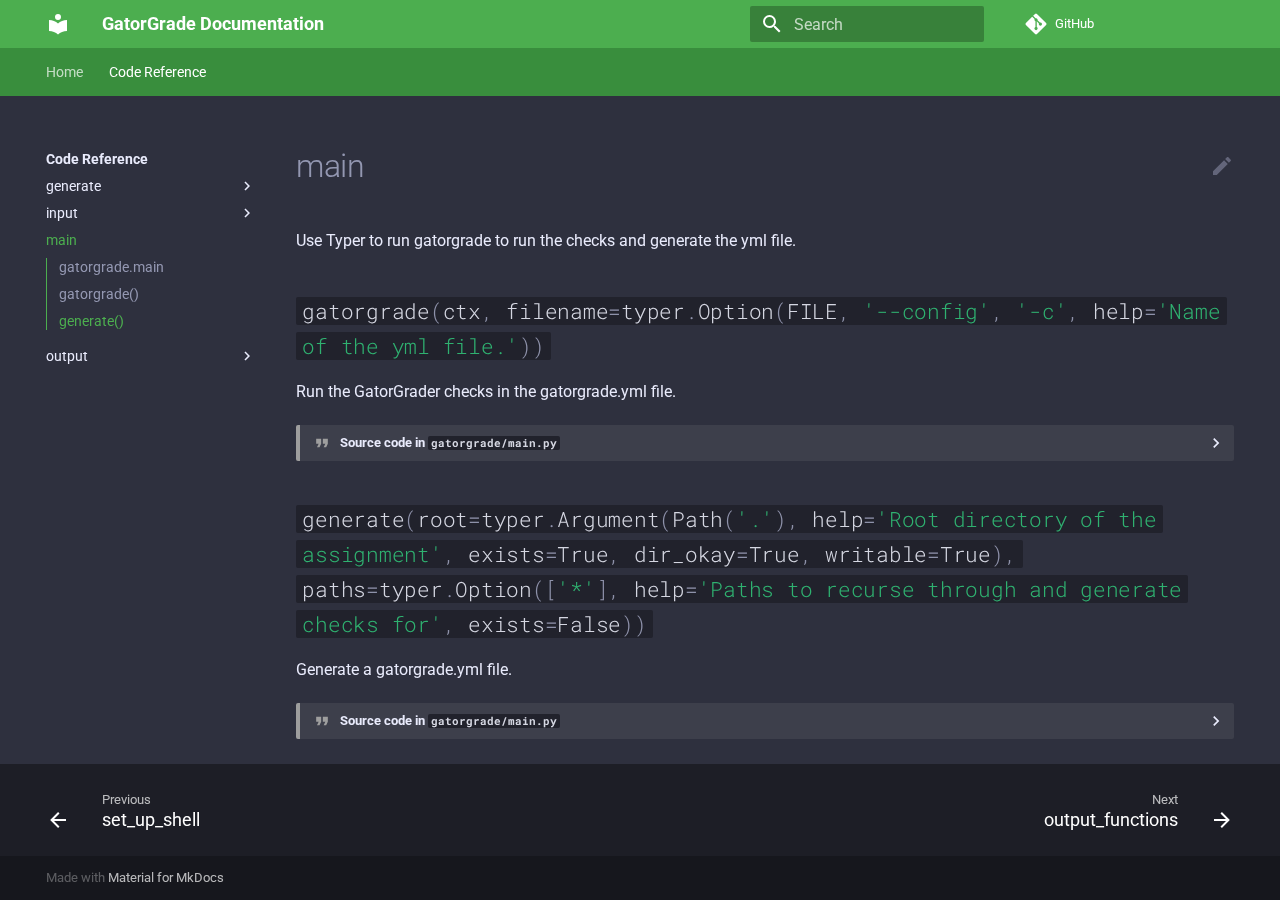
==== commit 85636e14: "Deployed 2b3f351 with MkDocs version: 1.3.0" ====
--- a/reference/main/index.html
+++ b/reference/main/index.html
@@ -644,16 +644,16 @@
 
         <details class="quote">
           <summary>Source code in <code>gatorgrade/main.py</code></summary>
-          <div class="highlight"><table class="highlighttable"><tr><td class="linenos"><div class="linenodiv"><pre><span></span><span class="normal">11</span>
-<span class="normal">12</span>
-<span class="normal">13</span>
-<span class="normal">14</span>
-<span class="normal">15</span>
-<span class="normal">16</span>
-<span class="normal">17</span>
+          <div class="highlight"><table class="highlighttable"><tr><td class="linenos"><div class="linenodiv"><pre><span></span><span class="normal">17</span>
 <span class="normal">18</span>
 <span class="normal">19</span>
-<span class="normal">20</span></pre></div></td><td class="code"><div><pre><span></span><code><span class="nd">@app</span><span class="o">.</span><span class="n">callback</span><span class="p">(</span><span class="n">invoke_without_command</span><span class="o">=</span><span class="kc">True</span><span class="p">)</span>
+<span class="normal">20</span>
+<span class="normal">21</span>
+<span class="normal">22</span>
+<span class="normal">23</span>
+<span class="normal">24</span>
+<span class="normal">25</span>
+<span class="normal">26</span></pre></div></td><td class="code"><div><pre><span></span><code><span class="nd">@app</span><span class="o">.</span><span class="n">callback</span><span class="p">(</span><span class="n">invoke_without_command</span><span class="o">=</span><span class="kc">True</span><span class="p">)</span>
 <span class="k">def</span> <span class="nf">gatorgrade</span><span class="p">(</span>
     <span class="n">ctx</span><span class="p">:</span> <span class="n">typer</span><span class="o">.</span><span class="n">Context</span><span class="p">,</span>
     <span class="n">filename</span><span class="p">:</span> <span class="n">Path</span> <span class="o">=</span> <span class="n">typer</span><span class="o">.</span><span class="n">Option</span><span class="p">(</span><span class="n">FILE</span><span class="p">,</span> <span class="s2">&quot;--config&quot;</span><span class="p">,</span> <span class="s2">&quot;-c&quot;</span><span class="p">,</span> <span class="n">help</span><span class="o">=</span><span class="s2">&quot;Name of the yml file.&quot;</span><span class="p">),</span>
@@ -676,7 +676,7 @@
 
 
 <h2 id="gatorgrade.main.generate" class="doc doc-heading">
-<code class="highlight language-python"><span class="n">generate</span><span class="p">()</span></code>
+<code class="highlight language-python"><span class="n">generate</span><span class="p">(</span><span class="n">root</span><span class="o">=</span><span class="n">typer</span><span class="o">.</span><span class="n">Argument</span><span class="p">(</span><span class="n">Path</span><span class="p">(</span><span class="s1">&#39;.&#39;</span><span class="p">),</span> <span class="n">help</span><span class="o">=</span><span class="s1">&#39;Root directory of the assignment&#39;</span><span class="p">,</span> <span class="n">exists</span><span class="o">=</span><span class="kc">True</span><span class="p">,</span> <span class="n">dir_okay</span><span class="o">=</span><span class="kc">True</span><span class="p">,</span> <span class="n">writable</span><span class="o">=</span><span class="kc">True</span><span class="p">),</span> <span class="n">paths</span><span class="o">=</span><span class="n">typer</span><span class="o">.</span><span class="n">Option</span><span class="p">([</span><span class="s1">&#39;*&#39;</span><span class="p">],</span> <span class="n">help</span><span class="o">=</span><span class="s1">&#39;Paths to recurse through and generate checks for&#39;</span><span class="p">,</span> <span class="n">exists</span><span class="o">=</span><span class="kc">False</span><span class="p">))</span></code>
 
 
 </h2>
@@ -688,13 +688,45 @@
 
         <details class="quote">
           <summary>Source code in <code>gatorgrade/main.py</code></summary>
-          <div class="highlight"><table class="highlighttable"><tr><td class="linenos"><div class="linenodiv"><pre><span></span><span class="normal">23</span>
-<span class="normal">24</span>
-<span class="normal">25</span>
-<span class="normal">26</span></pre></div></td><td class="code"><div><pre><span></span><code><span class="nd">@app</span><span class="o">.</span><span class="n">command</span><span class="p">()</span>
-<span class="k">def</span> <span class="nf">generate</span><span class="p">():</span>
+          <div class="highlight"><table class="highlighttable"><tr><td class="linenos"><div class="linenodiv"><pre><span></span><span class="normal">29</span>
+<span class="normal">30</span>
+<span class="normal">31</span>
+<span class="normal">32</span>
+<span class="normal">33</span>
+<span class="normal">34</span>
+<span class="normal">35</span>
+<span class="normal">36</span>
+<span class="normal">37</span>
+<span class="normal">38</span>
+<span class="normal">39</span>
+<span class="normal">40</span>
+<span class="normal">41</span>
+<span class="normal">42</span>
+<span class="normal">43</span>
+<span class="normal">44</span>
+<span class="normal">45</span>
+<span class="normal">46</span>
+<span class="normal">47</span>
+<span class="normal">48</span></pre></div></td><td class="code"><div><pre><span></span><code><span class="nd">@app</span><span class="o">.</span><span class="n">command</span><span class="p">()</span>
+<span class="k">def</span> <span class="nf">generate</span><span class="p">(</span>
+    <span class="n">root</span><span class="p">:</span> <span class="n">Path</span> <span class="o">=</span> <span class="n">typer</span><span class="o">.</span><span class="n">Argument</span><span class="p">(</span>
+        <span class="n">Path</span><span class="p">(</span><span class="s2">&quot;.&quot;</span><span class="p">),</span>
+        <span class="n">help</span><span class="o">=</span><span class="s2">&quot;Root directory of the assignment&quot;</span><span class="p">,</span>
+        <span class="n">exists</span><span class="o">=</span><span class="kc">True</span><span class="p">,</span>
+        <span class="n">dir_okay</span><span class="o">=</span><span class="kc">True</span><span class="p">,</span>
+        <span class="n">writable</span><span class="o">=</span><span class="kc">True</span><span class="p">,</span>
+    <span class="p">),</span>
+    <span class="n">paths</span><span class="p">:</span> <span class="n">List</span><span class="p">[</span><span class="n">Path</span><span class="p">]</span> <span class="o">=</span> <span class="n">typer</span><span class="o">.</span><span class="n">Option</span><span class="p">(</span>
+        <span class="p">[</span><span class="s2">&quot;*&quot;</span><span class="p">],</span>
+        <span class="n">help</span><span class="o">=</span><span class="s2">&quot;Paths to recurse through and generate checks for&quot;</span><span class="p">,</span>
+        <span class="n">exists</span><span class="o">=</span><span class="kc">False</span><span class="p">,</span>
+    <span class="p">),</span>
+<span class="p">):</span>
     <span class="sd">&quot;&quot;&quot;Generate a gatorgrade.yml file.&quot;&quot;&quot;</span>
-    <span class="k">pass</span>  <span class="c1"># pylint: disable=unnecessary-pass</span>
+    <span class="n">targets</span> <span class="o">=</span> <span class="p">[]</span>
+    <span class="k">for</span> <span class="n">path</span> <span class="ow">in</span> <span class="n">paths</span><span class="p">:</span>
+        <span class="n">targets</span><span class="o">.</span><span class="n">extend</span><span class="p">(</span><span class="n">glob</span><span class="o">.</span><span class="n">iglob</span><span class="p">(</span><span class="n">path</span><span class="o">.</span><span class="n">as_posix</span><span class="p">(),</span> <span class="n">recursive</span><span class="o">=</span><span class="kc">True</span><span class="p">))</span>
+    <span class="n">generate_config</span><span class="p">(</span><span class="n">targets</span><span class="p">,</span> <span class="n">root</span><span class="o">.</span><span class="n">as_posix</span><span class="p">())</span>
 </code></pre></div></td></tr></table></div>
         </details>
     </div>
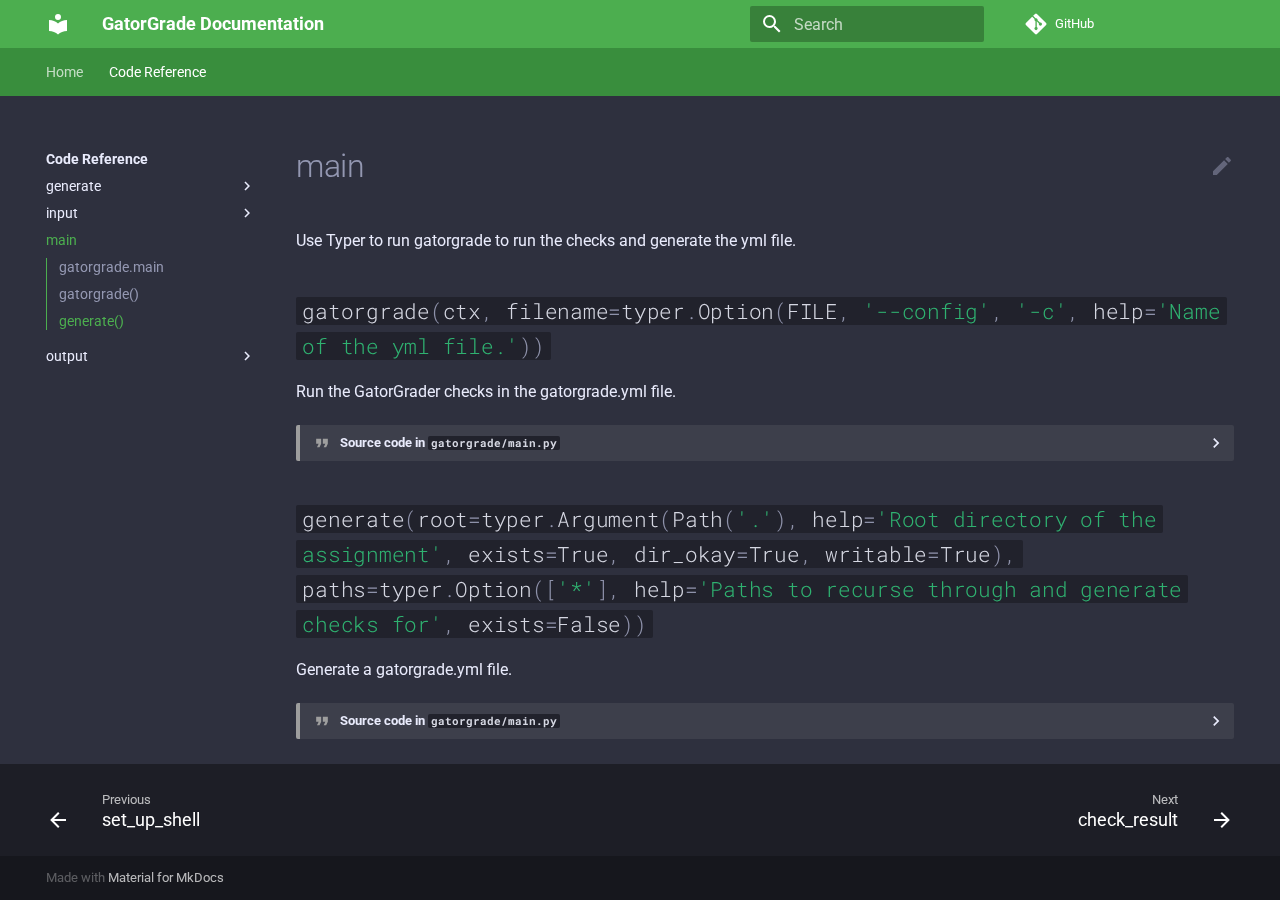
==== commit cb31d7db: "Deployed 3d02726 with MkDocs version: 1.3.0" ====
--- a/reference/main/index.html
+++ b/reference/main/index.html
@@ -384,6 +384,20 @@
   
   
     <li class="md-nav__item">
+      <a href="../input/checks/" class="md-nav__link">
+        checks
+      </a>
+    </li>
+  
+
+            
+          
+            
+              
+  
+  
+  
+    <li class="md-nav__item">
       <a href="../input/command_line_generator/" class="md-nav__link">
         command_line_generator
       </a>
@@ -538,8 +552,8 @@
   
   
     <li class="md-nav__item">
-      <a href="../output/output_functions/" class="md-nav__link">
-        output_functions
+      <a href="../output/check_result/" class="md-nav__link">
+        check_result
       </a>
     </li>
   
@@ -552,22 +566,8 @@
   
   
     <li class="md-nav__item">
-      <a href="../output/output_percentage_printing/" class="md-nav__link">
-        output_percentage_printing
-      </a>
-    </li>
-  
-
-            
-          
-            
-              
-  
-  
-  
-    <li class="md-nav__item">
-      <a href="../output/output_tools/" class="md-nav__link">
-        output_tools
+      <a href="../output/output/" class="md-nav__link">
+        output
       </a>
     </li>
   
@@ -662,7 +662,7 @@
     <span class="c1"># check if ctx.subcommand is none</span>
     <span class="k">if</span> <span class="n">ctx</span><span class="o">.</span><span class="n">invoked_subcommand</span> <span class="ow">is</span> <span class="kc">None</span><span class="p">:</span>
         <span class="n">checks</span> <span class="o">=</span> <span class="n">parse_config</span><span class="p">(</span><span class="n">filename</span><span class="p">)</span>
-        <span class="n">run_and_display_command_checks</span><span class="p">(</span><span class="n">checks</span><span class="p">)</span>
+        <span class="n">run_checks</span><span class="p">(</span><span class="n">checks</span><span class="p">)</span>
 </code></pre></div></td></tr></table></div>
         </details>
     </div>
@@ -776,13 +776,13 @@
       
       
         
-        <a href="../output/output_functions/" class="md-footer__link md-footer__link--next" aria-label="Next: output_functions" rel="next">
+        <a href="../output/check_result/" class="md-footer__link md-footer__link--next" aria-label="Next: check_result" rel="next">
           <div class="md-footer__title">
             <div class="md-ellipsis">
               <span class="md-footer__direction">
                 Next
               </span>
-              output_functions
+              check_result
             </div>
           </div>
           <div class="md-footer__button md-icon">
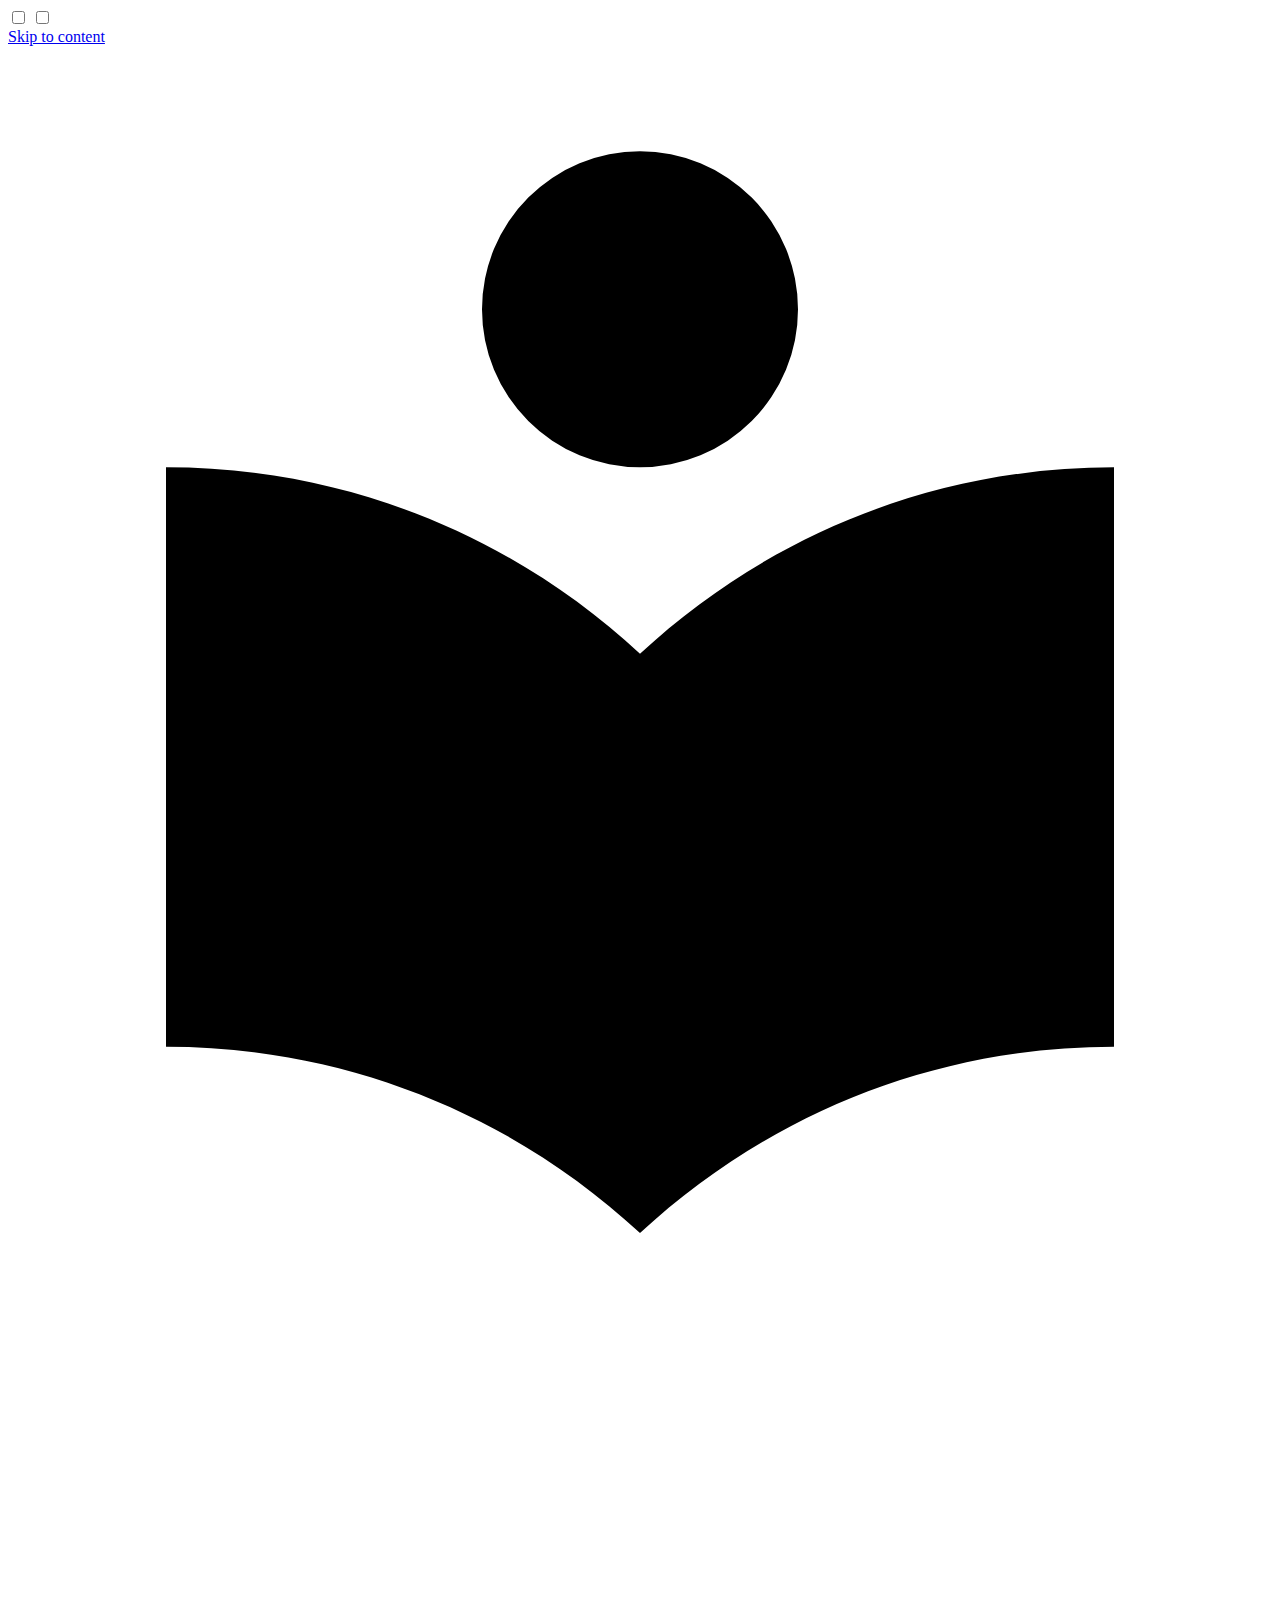
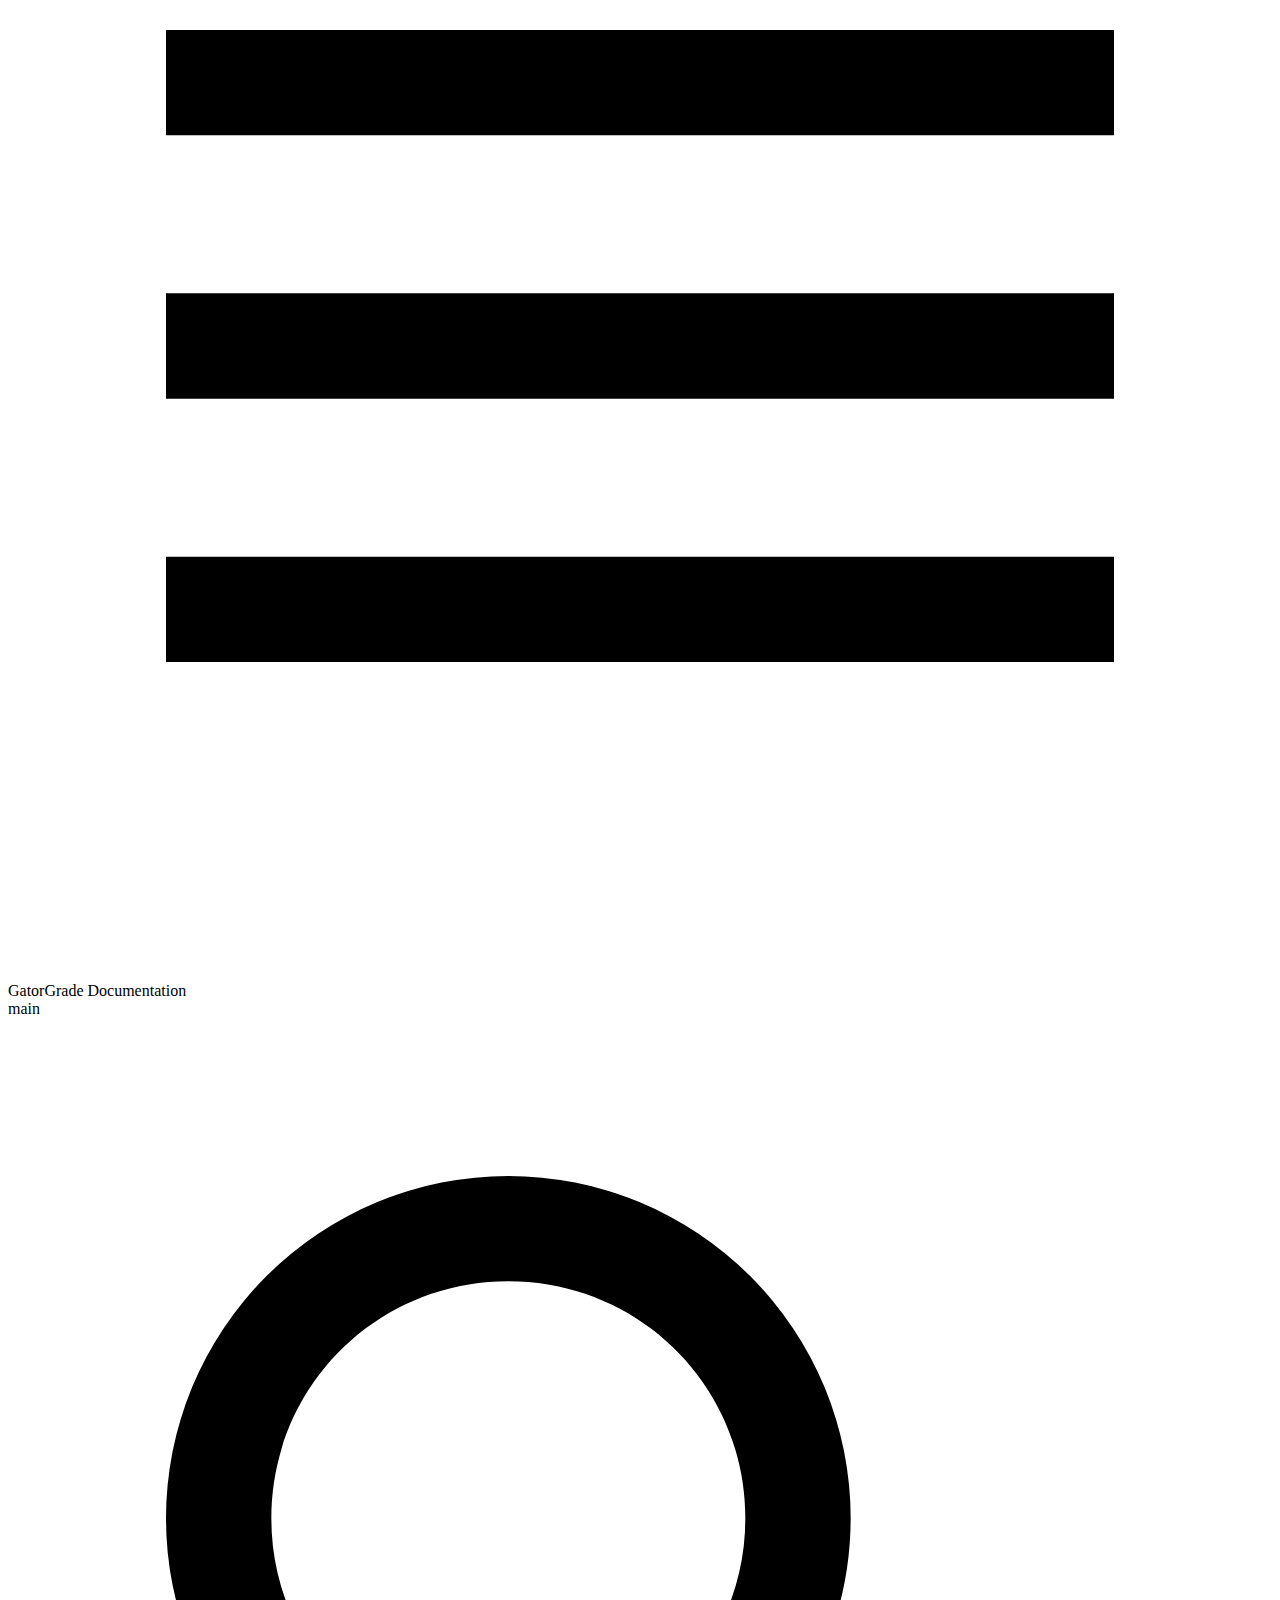
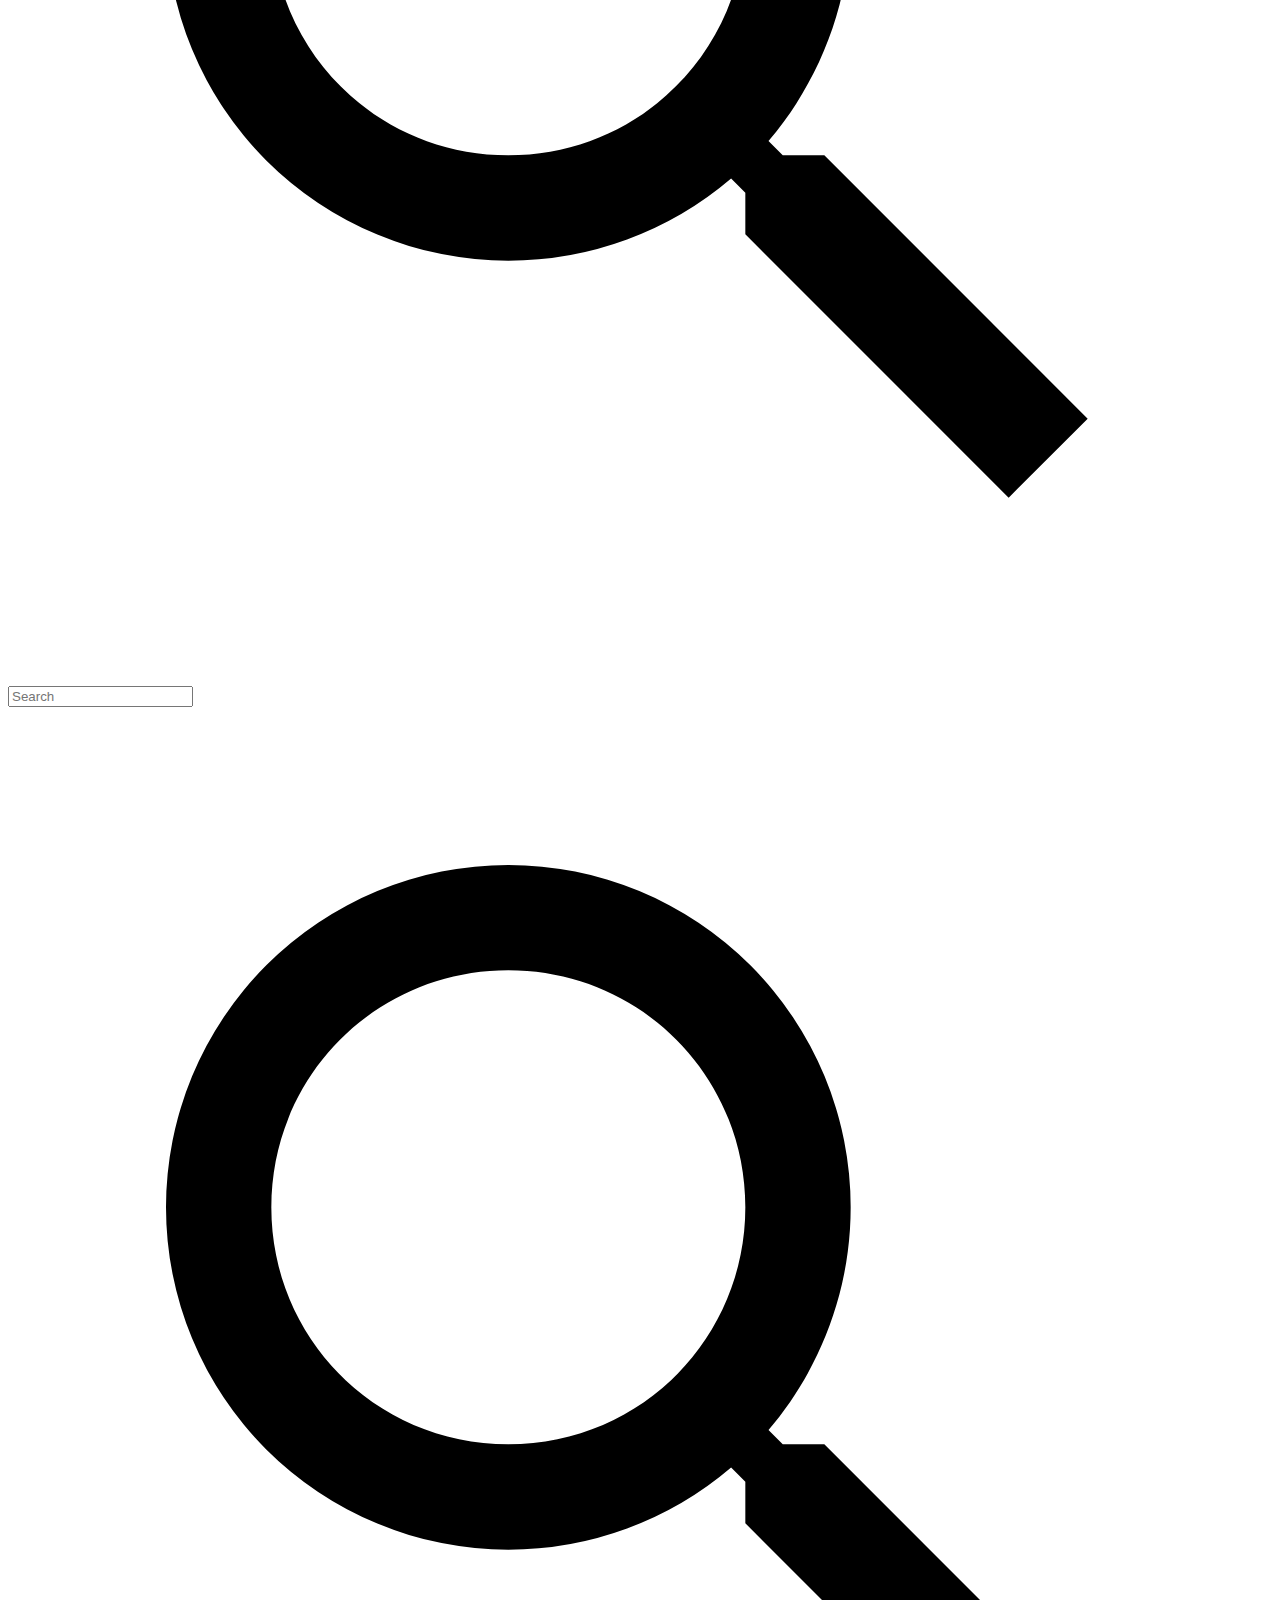
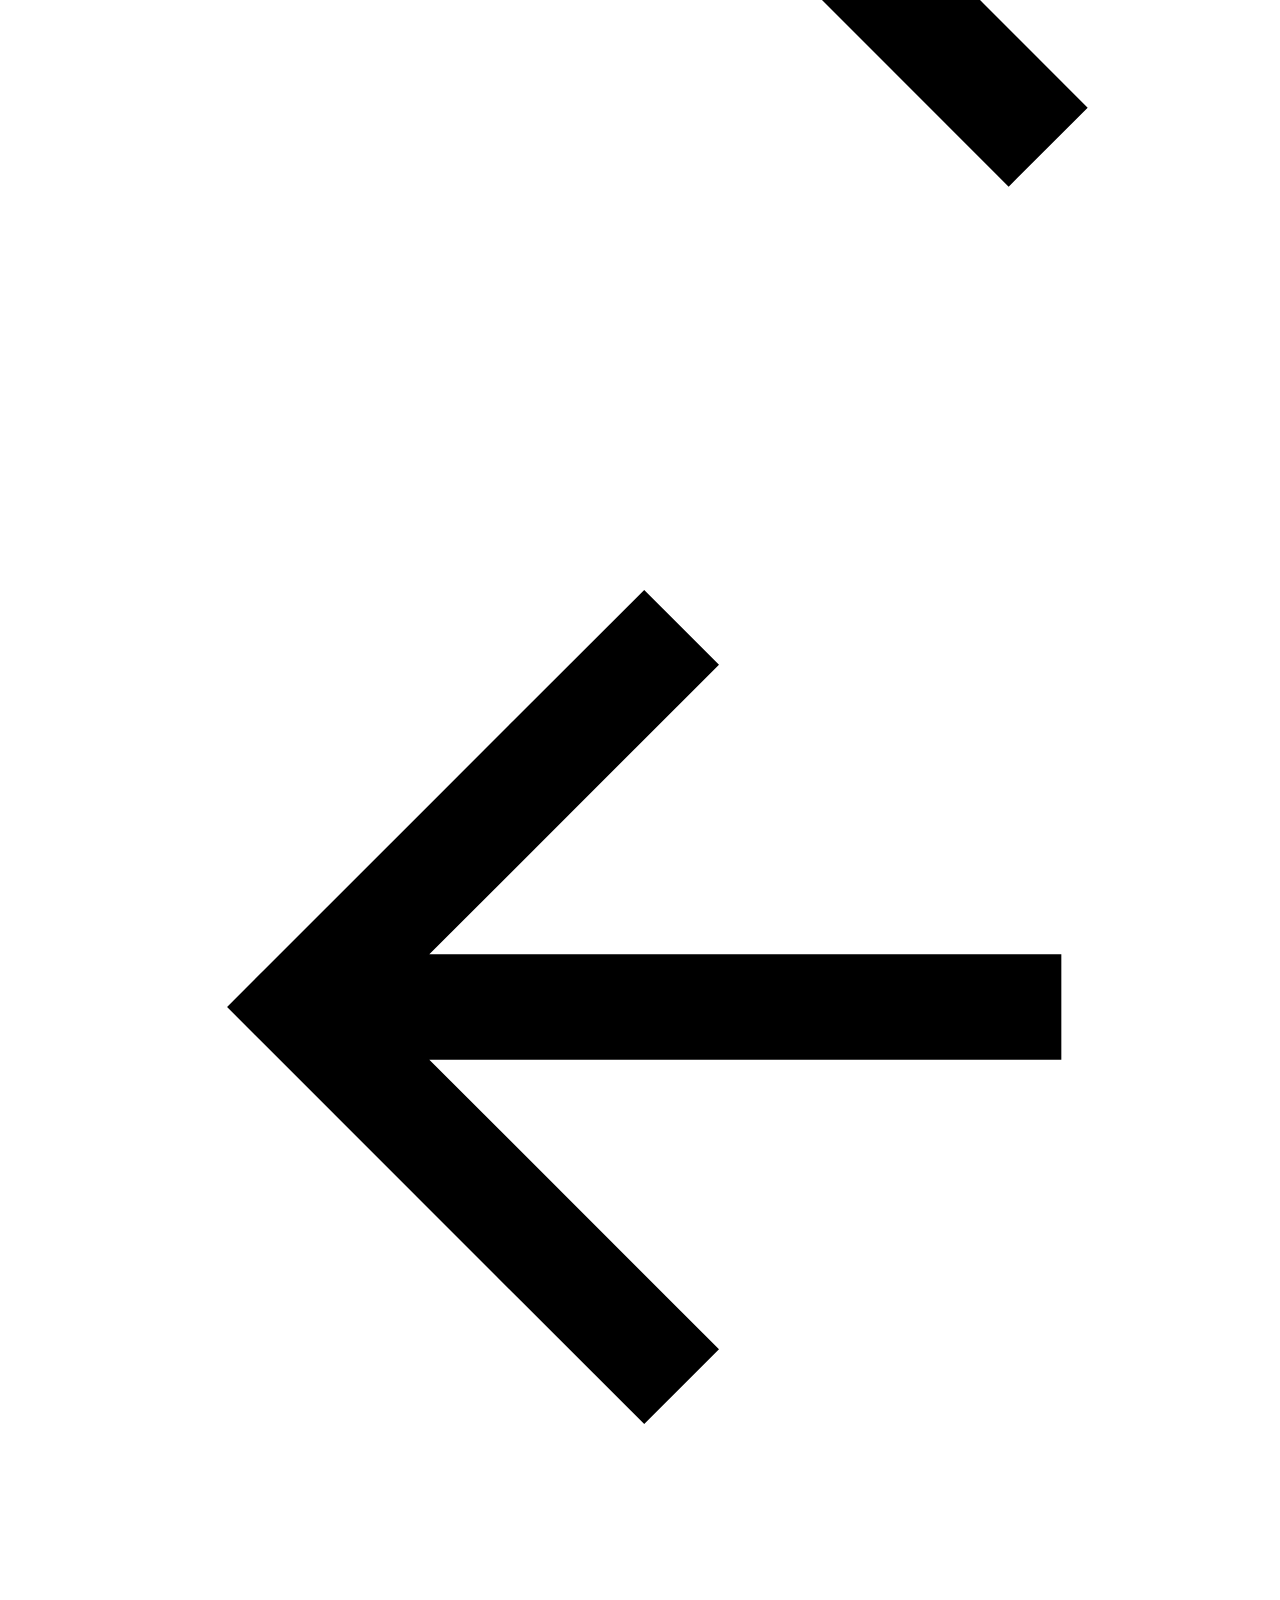
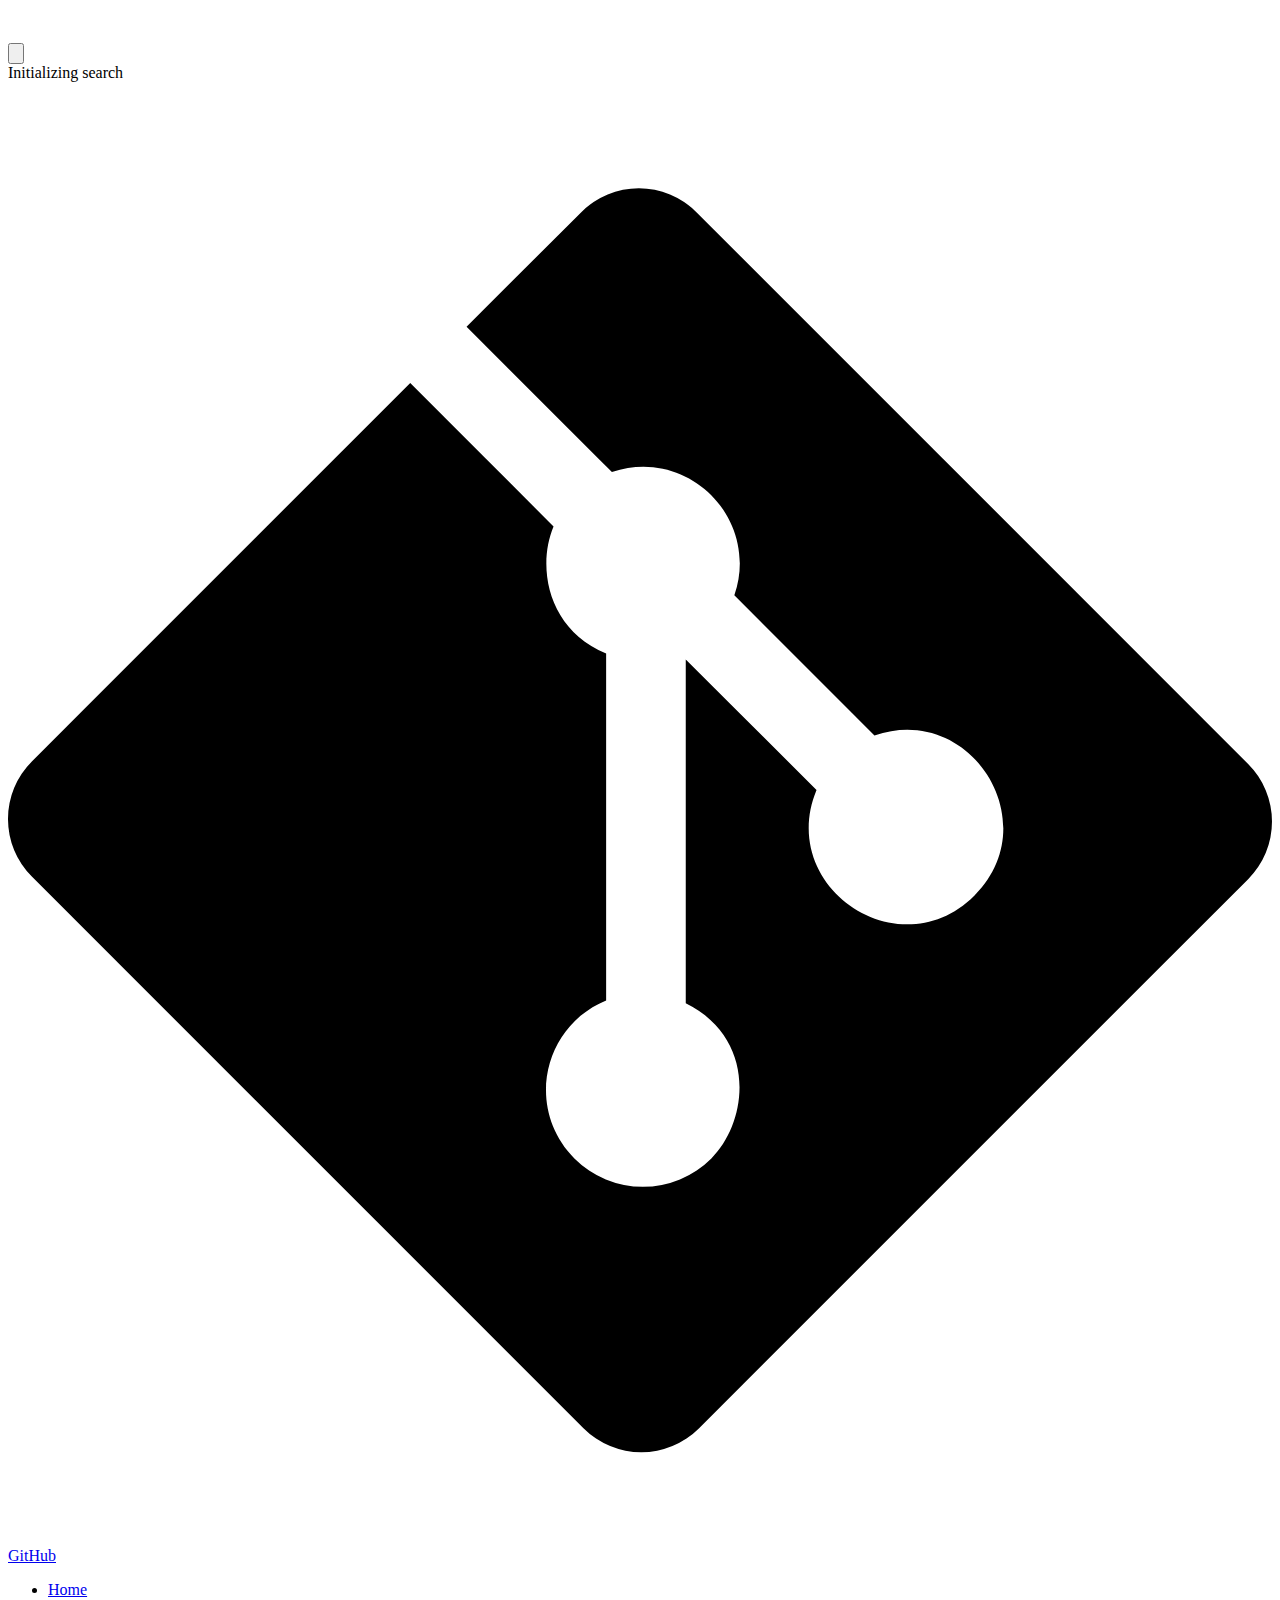
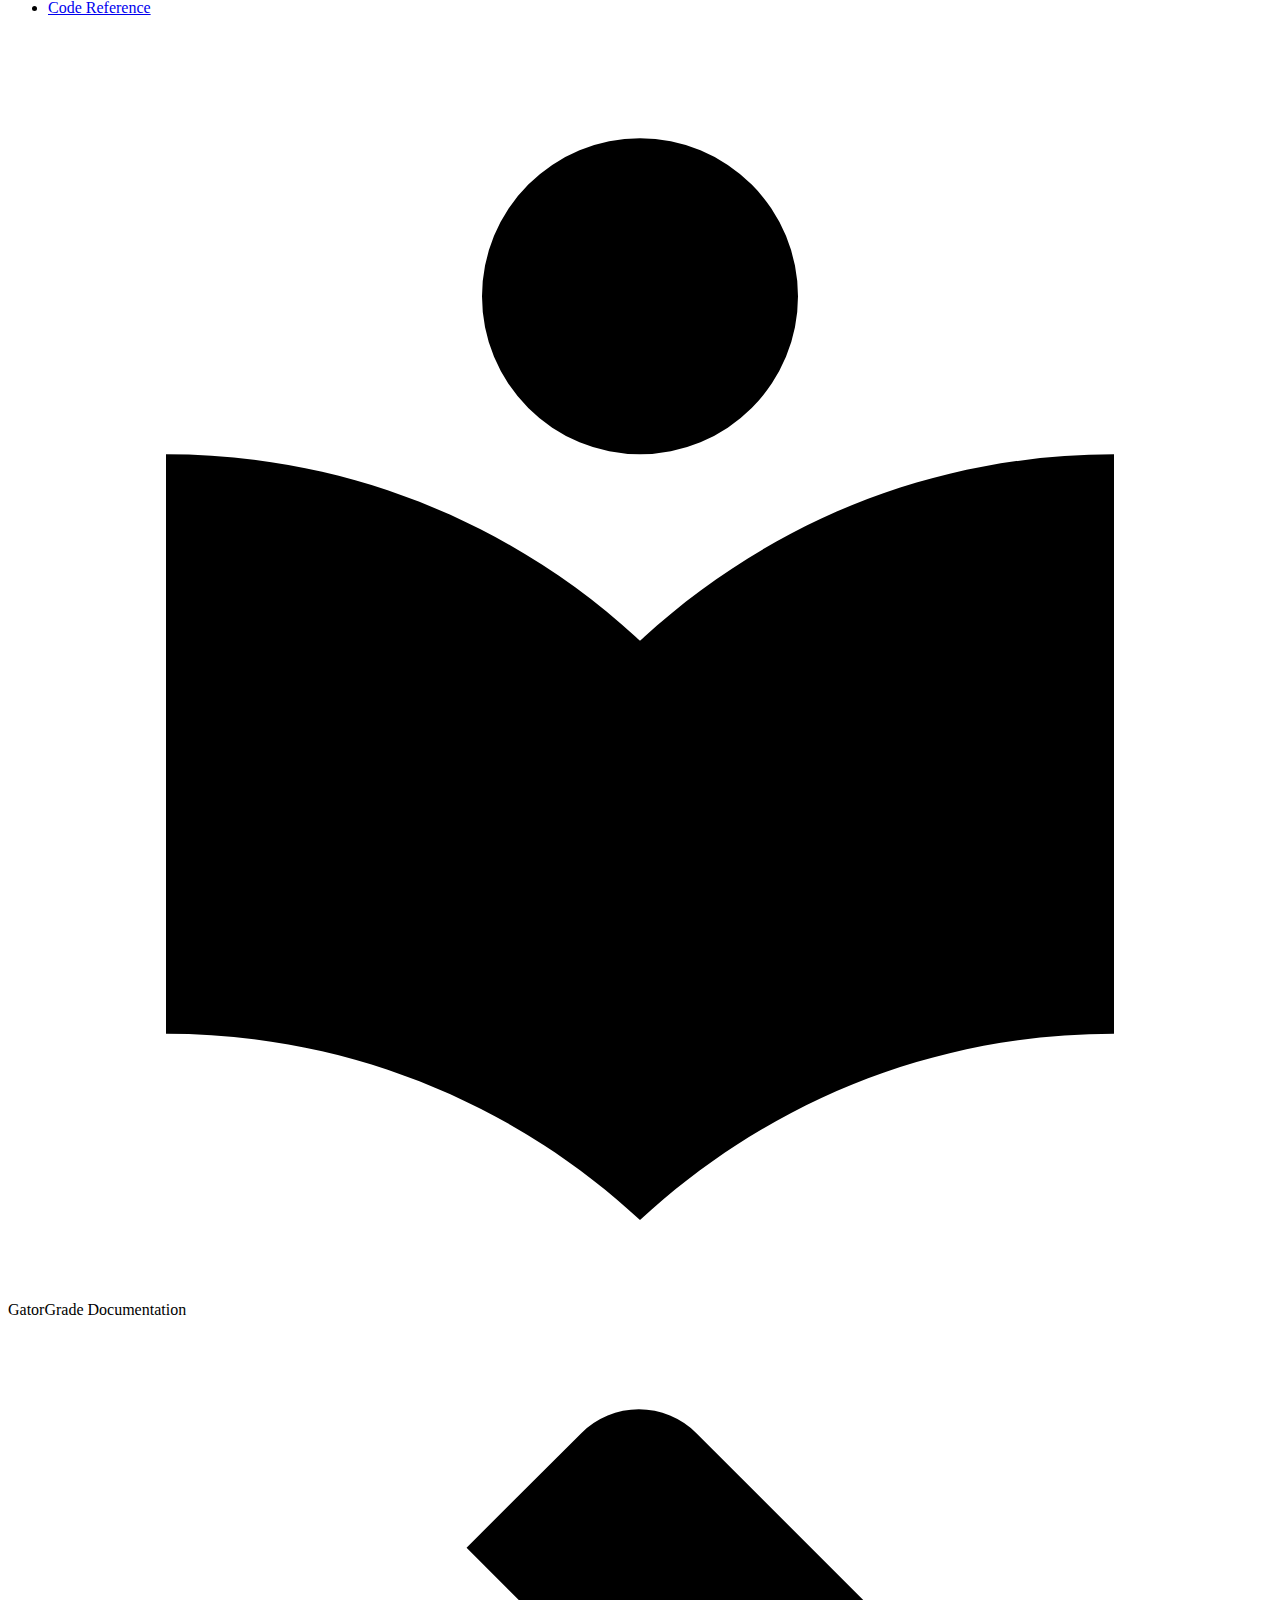
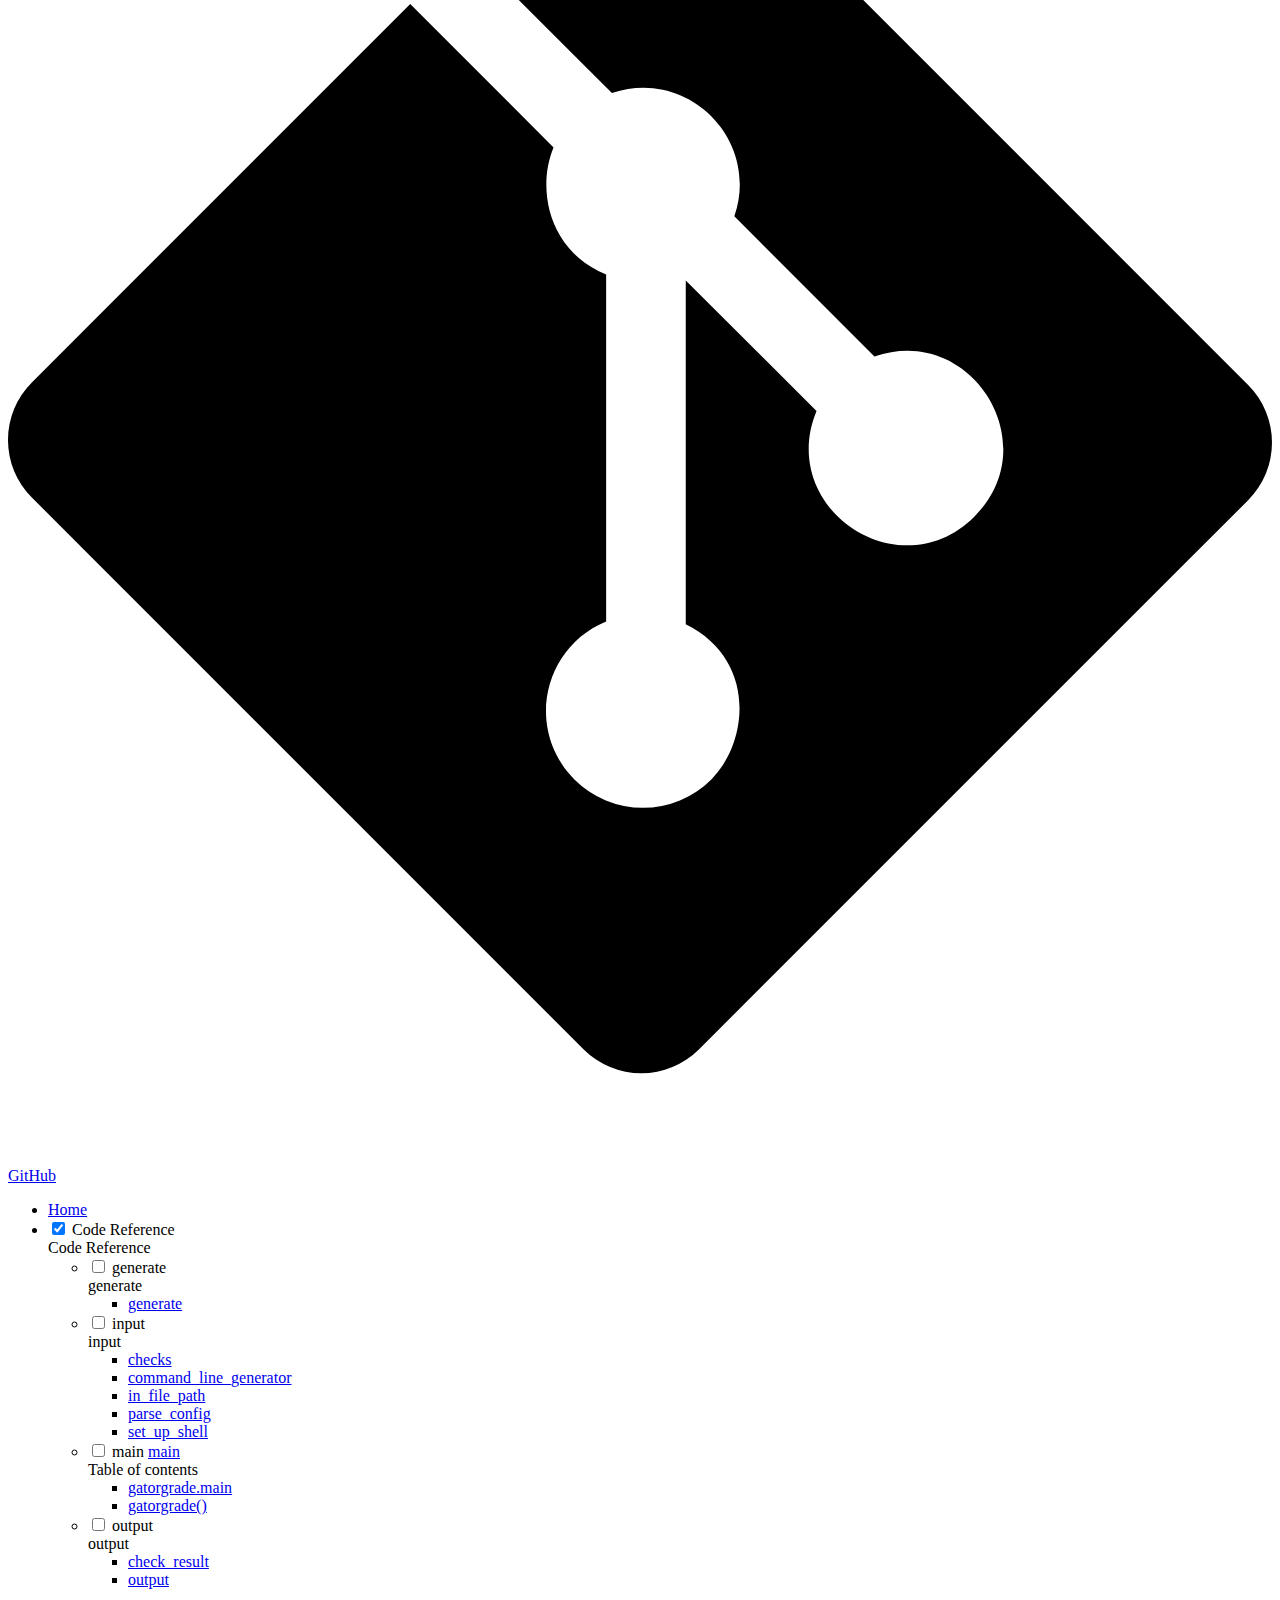
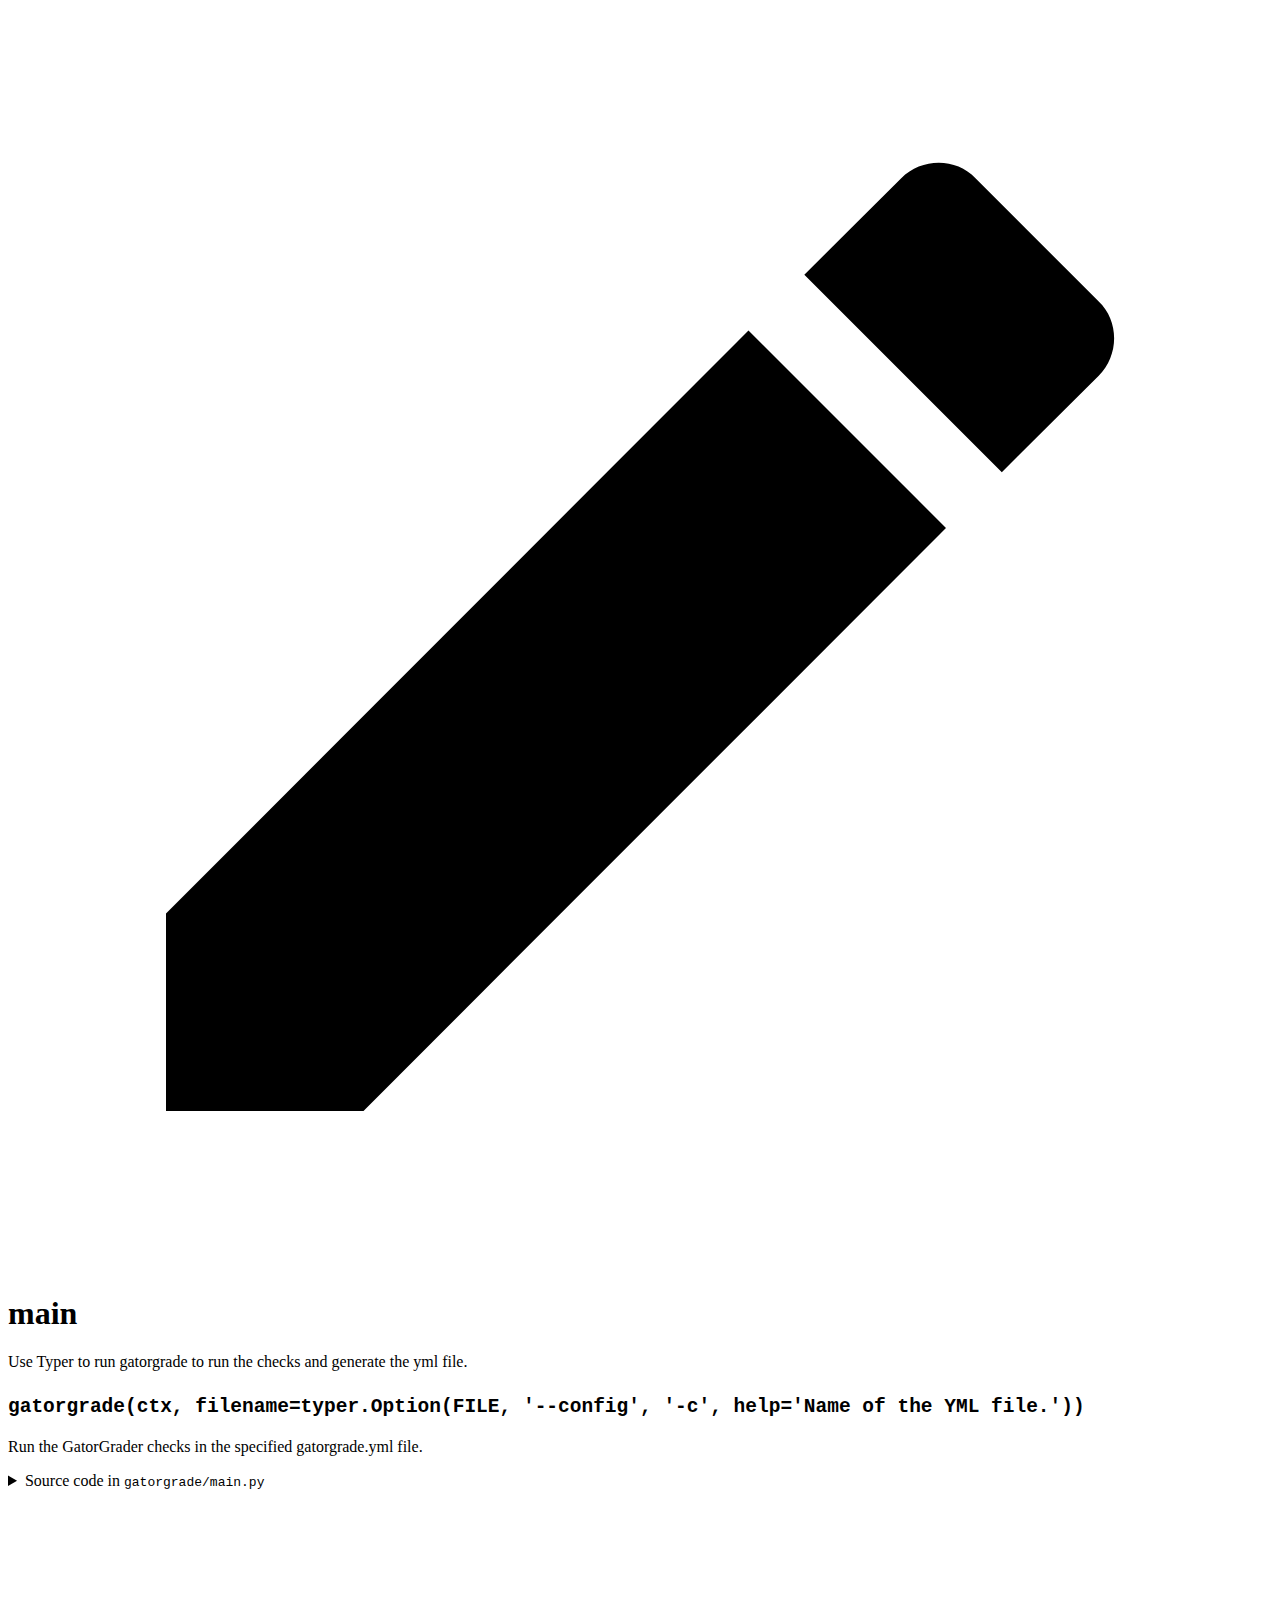
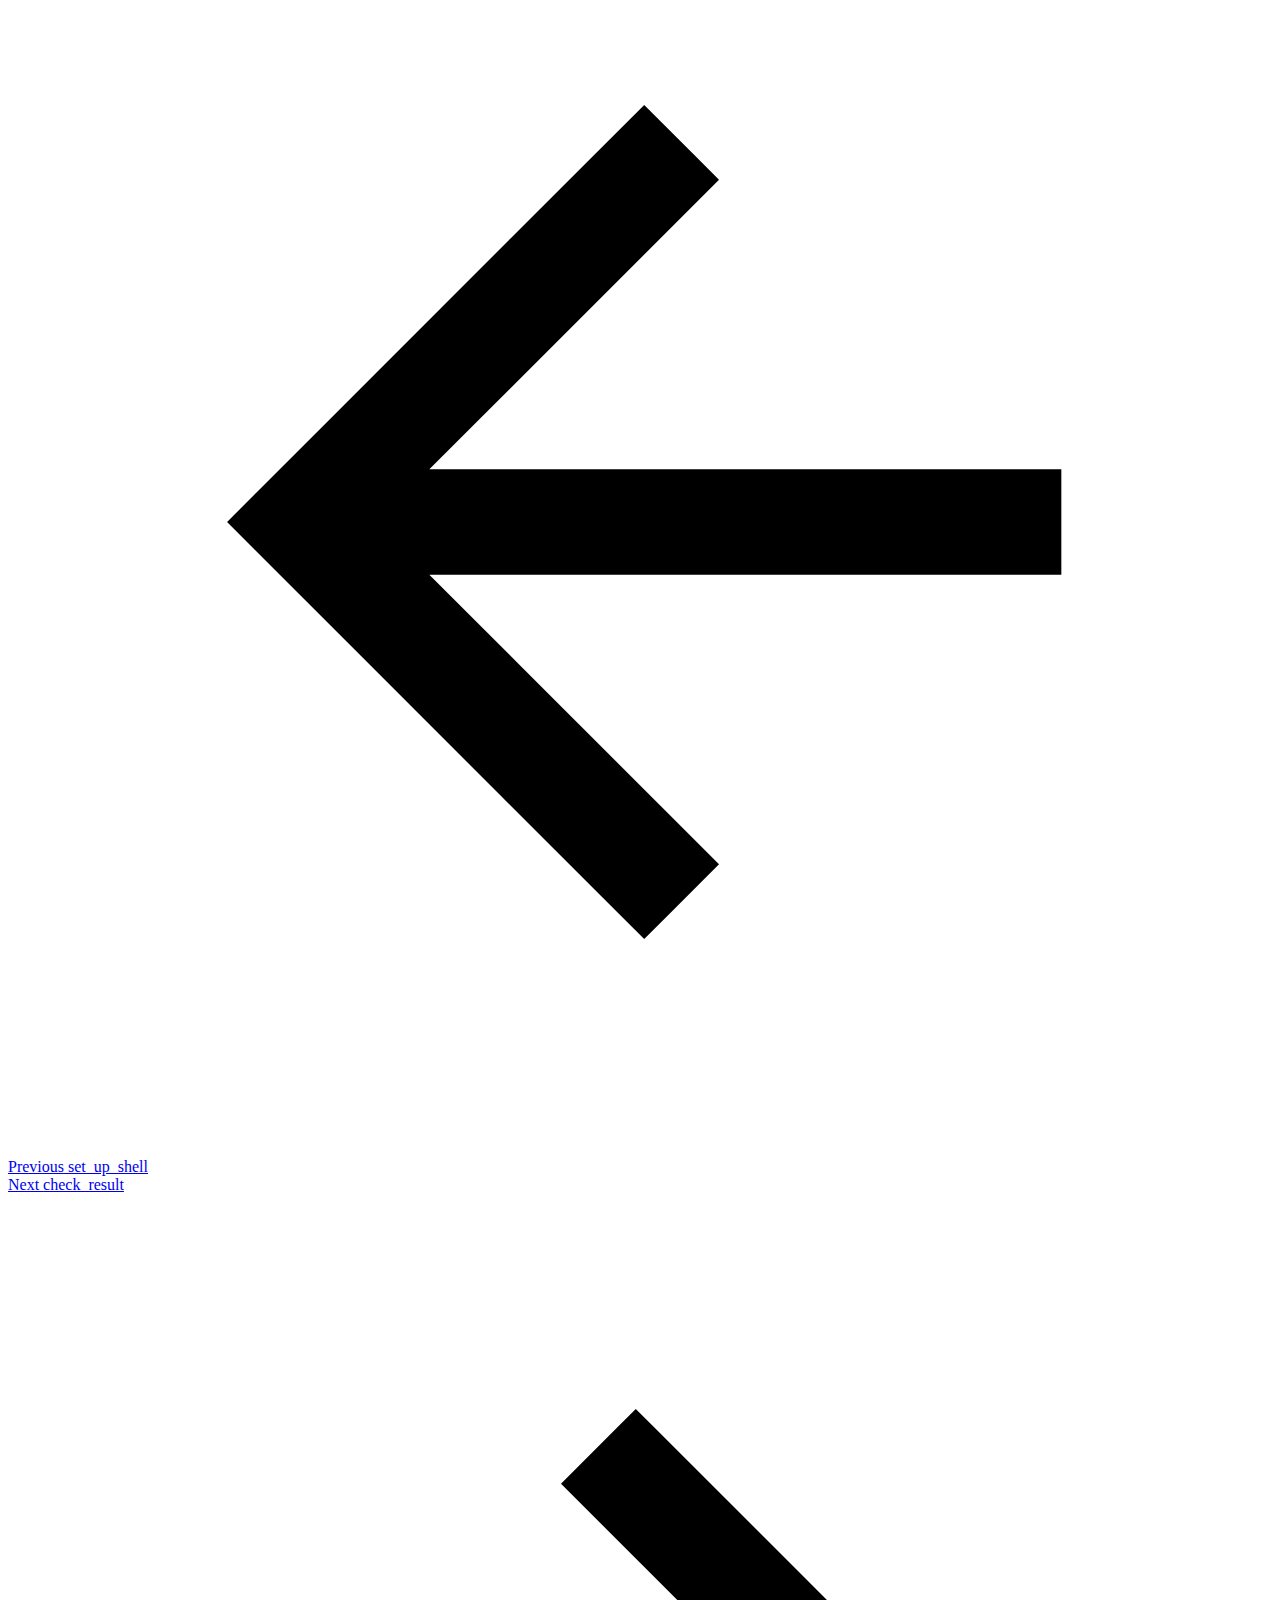
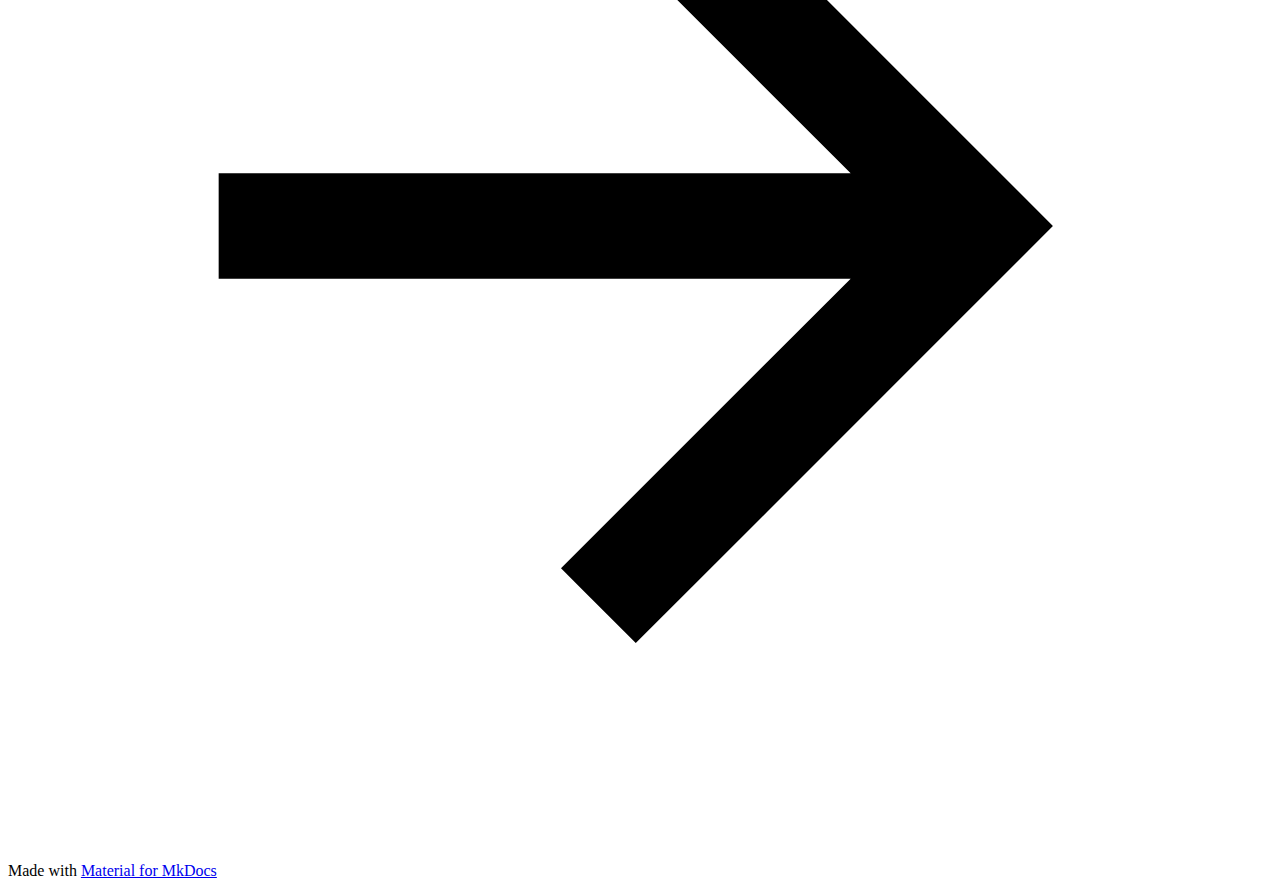
==== commit d82d9e4c: "Deployed 9264523 with MkDocs version: 1.3.0" ====
--- a/reference/main/index.html
+++ b/reference/main/index.html
@@ -15,7 +15,7 @@
         <link rel="canonical" href="https://gatoreducator.github.io/gatorgrade/docs/reference/main/">
       
       <link rel="icon" href="../../assets/images/favicon.png">
-      <meta name="generator" content="mkdocs-1.3.0, mkdocs-material-8.2.14">
+      <meta name="generator" content="mkdocs-1.3.0, mkdocs-material-8.4.2">
     
     
       
@@ -23,15 +23,16 @@
       
     
     
-      <link rel="stylesheet" href="../../assets/stylesheets/main.3de6f41f.min.css">
-      
-        
-        <link rel="stylesheet" href="../../assets/stylesheets/palette.cc9b2e1e.min.css">
+      <link rel="stylesheet" href="../../assets/stylesheets/main.69437709.min.css">
+      
+        
+        <link rel="stylesheet" href="../../assets/stylesheets/palette.cbb835fc.min.css">
         
           
           
           <meta name="theme-color" content="#4cae4f">
         
+      
       
     
     
@@ -49,7 +50,7 @@
     
       <link rel="stylesheet" href="../../stylesheets/gator.css">
     
-    <script>__md_scope=new URL("../..",location),__md_get=(e,_=localStorage,t=__md_scope)=>JSON.parse(_.getItem(t.pathname+"."+e)),__md_set=(e,_,t=localStorage,a=__md_scope)=>{try{t.setItem(a.pathname+"."+e,JSON.stringify(_))}catch(e){}}</script>
+    <script>__md_scope=new URL("../..",location),__md_hash=e=>[...e].reduce((e,_)=>(e<<5)-e+_.charCodeAt(0),0),__md_get=(e,_=localStorage,t=__md_scope)=>JSON.parse(_.getItem(t.pathname+"."+e)),__md_set=(e,_,t=localStorage,a=__md_scope)=>{try{t.setItem(a.pathname+"."+e,JSON.stringify(_))}catch(e){}}</script>
     
       
 
@@ -155,7 +156,7 @@
         <a href="https://github.com/GatorEducator/gatorgrade" title="Go to repository" class="md-source" data-md-component="source">
   <div class="md-source__icon md-icon">
     
-    <svg xmlns="http://www.w3.org/2000/svg" viewBox="0 0 448 512"><!--! Font Awesome Free 6.1.1 by @fontawesome - https://fontawesome.com License - https://fontawesome.com/license/free (Icons: CC BY 4.0, Fonts: SIL OFL 1.1, Code: MIT License) Copyright 2022 Fonticons, Inc.--><path d="M439.55 236.05 244 40.45a28.87 28.87 0 0 0-40.81 0l-40.66 40.63 51.52 51.52c27.06-9.14 52.68 16.77 43.39 43.68l49.66 49.66c34.23-11.8 61.18 31 35.47 56.69-26.49 26.49-70.21-2.87-56-37.34L240.22 199v121.85c25.3 12.54 22.26 41.85 9.08 55a34.34 34.34 0 0 1-48.55 0c-17.57-17.6-11.07-46.91 11.25-56v-123c-20.8-8.51-24.6-30.74-18.64-45L142.57 101 8.45 235.14a28.86 28.86 0 0 0 0 40.81l195.61 195.6a28.86 28.86 0 0 0 40.8 0l194.69-194.69a28.86 28.86 0 0 0 0-40.81z"/></svg>
+    <svg xmlns="http://www.w3.org/2000/svg" viewBox="0 0 448 512"><!--! Font Awesome Free 6.1.2 by @fontawesome - https://fontawesome.com License - https://fontawesome.com/license/free (Icons: CC BY 4.0, Fonts: SIL OFL 1.1, Code: MIT License) Copyright 2022 Fonticons, Inc.--><path d="M439.55 236.05 244 40.45a28.87 28.87 0 0 0-40.81 0l-40.66 40.63 51.52 51.52c27.06-9.14 52.68 16.77 43.39 43.68l49.66 49.66c34.23-11.8 61.18 31 35.47 56.69-26.49 26.49-70.21-2.87-56-37.34L240.22 199v121.85c25.3 12.54 22.26 41.85 9.08 55a34.34 34.34 0 0 1-48.55 0c-17.57-17.6-11.07-46.91 11.25-56v-123c-20.8-8.51-24.6-30.74-18.64-45L142.57 101 8.45 235.14a28.86 28.86 0 0 0 0 40.81l195.61 195.6a28.86 28.86 0 0 0 40.8 0l194.69-194.69a28.86 28.86 0 0 0 0-40.81z"/></svg>
   </div>
   <div class="md-source__repository">
     GitHub
@@ -250,7 +251,7 @@
       <a href="https://github.com/GatorEducator/gatorgrade" title="Go to repository" class="md-source" data-md-component="source">
   <div class="md-source__icon md-icon">
     
-    <svg xmlns="http://www.w3.org/2000/svg" viewBox="0 0 448 512"><!--! Font Awesome Free 6.1.1 by @fontawesome - https://fontawesome.com License - https://fontawesome.com/license/free (Icons: CC BY 4.0, Fonts: SIL OFL 1.1, Code: MIT License) Copyright 2022 Fonticons, Inc.--><path d="M439.55 236.05 244 40.45a28.87 28.87 0 0 0-40.81 0l-40.66 40.63 51.52 51.52c27.06-9.14 52.68 16.77 43.39 43.68l49.66 49.66c34.23-11.8 61.18 31 35.47 56.69-26.49 26.49-70.21-2.87-56-37.34L240.22 199v121.85c25.3 12.54 22.26 41.85 9.08 55a34.34 34.34 0 0 1-48.55 0c-17.57-17.6-11.07-46.91 11.25-56v-123c-20.8-8.51-24.6-30.74-18.64-45L142.57 101 8.45 235.14a28.86 28.86 0 0 0 0 40.81l195.61 195.6a28.86 28.86 0 0 0 40.8 0l194.69-194.69a28.86 28.86 0 0 0 0-40.81z"/></svg>
+    <svg xmlns="http://www.w3.org/2000/svg" viewBox="0 0 448 512"><!--! Font Awesome Free 6.1.2 by @fontawesome - https://fontawesome.com License - https://fontawesome.com/license/free (Icons: CC BY 4.0, Fonts: SIL OFL 1.1, Code: MIT License) Copyright 2022 Fonticons, Inc.--><path d="M439.55 236.05 244 40.45a28.87 28.87 0 0 0-40.81 0l-40.66 40.63 51.52 51.52c27.06-9.14 52.68 16.77 43.39 43.68l49.66 49.66c34.23-11.8 61.18 31 35.47 56.69-26.49 26.49-70.21-2.87-56-37.34L240.22 199v121.85c25.3 12.54 22.26 41.85 9.08 55a34.34 34.34 0 0 1-48.55 0c-17.57-17.6-11.07-46.91 11.25-56v-123c-20.8-8.51-24.6-30.74-18.64-45L142.57 101 8.45 235.14a28.86 28.86 0 0 0 0 40.81l195.61 195.6a28.86 28.86 0 0 0 40.8 0l194.69-194.69a28.86 28.86 0 0 0 0-40.81z"/></svg>
   </div>
   <div class="md-source__repository">
     GitHub
@@ -504,13 +505,6 @@
   
 </li>
       
-        <li class="md-nav__item">
-  <a href="#gatorgrade.main.generate" class="md-nav__link">
-    generate()
-  </a>
-  
-</li>
-      
     </ul>
   
 </nav>
@@ -627,12 +621,15 @@
 
 
 
+
+
+
   <div class="doc doc-object doc-function">
 
 
 
 <h2 id="gatorgrade.main.gatorgrade" class="doc doc-heading">
-<code class="highlight language-python"><span class="n">gatorgrade</span><span class="p">(</span><span class="n">ctx</span><span class="p">,</span> <span class="n">filename</span><span class="o">=</span><span class="n">typer</span><span class="o">.</span><span class="n">Option</span><span class="p">(</span><span class="n">FILE</span><span class="p">,</span> <span class="s1">&#39;--config&#39;</span><span class="p">,</span> <span class="s1">&#39;-c&#39;</span><span class="p">,</span> <span class="n">help</span><span class="o">=</span><span class="s1">&#39;Name of the yml file.&#39;</span><span class="p">))</span></code>
+<code class="highlight language-python"><span class="n">gatorgrade</span><span class="p">(</span><span class="n">ctx</span><span class="p">,</span> <span class="n">filename</span><span class="o">=</span><span class="n">typer</span><span class="o">.</span><span class="n">Option</span><span class="p">(</span><span class="n">FILE</span><span class="p">,</span> <span class="s1">&#39;--config&#39;</span><span class="p">,</span> <span class="s1">&#39;-c&#39;</span><span class="p">,</span> <span class="n">help</span><span class="o">=</span><span class="s1">&#39;Name of the YML file.&#39;</span><span class="p">))</span></code>
 
 
 </h2>
@@ -640,59 +637,11 @@
 
     <div class="doc doc-contents ">
 
-      <p>Run the GatorGrader checks in the gatorgrade.yml file.</p>
+      <p>Run the GatorGrader checks in the specified gatorgrade.yml file.</p>
 
         <details class="quote">
           <summary>Source code in <code>gatorgrade/main.py</code></summary>
-          <div class="highlight"><table class="highlighttable"><tr><td class="linenos"><div class="linenodiv"><pre><span></span><span class="normal">17</span>
-<span class="normal">18</span>
-<span class="normal">19</span>
-<span class="normal">20</span>
-<span class="normal">21</span>
-<span class="normal">22</span>
-<span class="normal">23</span>
-<span class="normal">24</span>
-<span class="normal">25</span>
-<span class="normal">26</span></pre></div></td><td class="code"><div><pre><span></span><code><span class="nd">@app</span><span class="o">.</span><span class="n">callback</span><span class="p">(</span><span class="n">invoke_without_command</span><span class="o">=</span><span class="kc">True</span><span class="p">)</span>
-<span class="k">def</span> <span class="nf">gatorgrade</span><span class="p">(</span>
-    <span class="n">ctx</span><span class="p">:</span> <span class="n">typer</span><span class="o">.</span><span class="n">Context</span><span class="p">,</span>
-    <span class="n">filename</span><span class="p">:</span> <span class="n">Path</span> <span class="o">=</span> <span class="n">typer</span><span class="o">.</span><span class="n">Option</span><span class="p">(</span><span class="n">FILE</span><span class="p">,</span> <span class="s2">&quot;--config&quot;</span><span class="p">,</span> <span class="s2">&quot;-c&quot;</span><span class="p">,</span> <span class="n">help</span><span class="o">=</span><span class="s2">&quot;Name of the yml file.&quot;</span><span class="p">),</span>
-<span class="p">):</span>
-    <span class="sd">&quot;&quot;&quot;Run the GatorGrader checks in the gatorgrade.yml file.&quot;&quot;&quot;</span>
-    <span class="c1"># check if ctx.subcommand is none</span>
-    <span class="k">if</span> <span class="n">ctx</span><span class="o">.</span><span class="n">invoked_subcommand</span> <span class="ow">is</span> <span class="kc">None</span><span class="p">:</span>
-        <span class="n">checks</span> <span class="o">=</span> <span class="n">parse_config</span><span class="p">(</span><span class="n">filename</span><span class="p">)</span>
-        <span class="n">run_checks</span><span class="p">(</span><span class="n">checks</span><span class="p">)</span>
-</code></pre></div></td></tr></table></div>
-        </details>
-    </div>
-
-  </div>
-
-
-
-  <div class="doc doc-object doc-function">
-
-
-
-<h2 id="gatorgrade.main.generate" class="doc doc-heading">
-<code class="highlight language-python"><span class="n">generate</span><span class="p">(</span><span class="n">root</span><span class="o">=</span><span class="n">typer</span><span class="o">.</span><span class="n">Argument</span><span class="p">(</span><span class="n">Path</span><span class="p">(</span><span class="s1">&#39;.&#39;</span><span class="p">),</span> <span class="n">help</span><span class="o">=</span><span class="s1">&#39;Root directory of the assignment&#39;</span><span class="p">,</span> <span class="n">exists</span><span class="o">=</span><span class="kc">True</span><span class="p">,</span> <span class="n">dir_okay</span><span class="o">=</span><span class="kc">True</span><span class="p">,</span> <span class="n">writable</span><span class="o">=</span><span class="kc">True</span><span class="p">),</span> <span class="n">paths</span><span class="o">=</span><span class="n">typer</span><span class="o">.</span><span class="n">Option</span><span class="p">([</span><span class="s1">&#39;*&#39;</span><span class="p">],</span> <span class="n">help</span><span class="o">=</span><span class="s1">&#39;Paths to recurse through and generate checks for&#39;</span><span class="p">,</span> <span class="n">exists</span><span class="o">=</span><span class="kc">False</span><span class="p">))</span></code>
-
-
-</h2>
-
-
-    <div class="doc doc-contents ">
-
-      <p>Generate a gatorgrade.yml file.</p>
-
-        <details class="quote">
-          <summary>Source code in <code>gatorgrade/main.py</code></summary>
-          <div class="highlight"><table class="highlighttable"><tr><td class="linenos"><div class="linenodiv"><pre><span></span><span class="normal">29</span>
-<span class="normal">30</span>
-<span class="normal">31</span>
-<span class="normal">32</span>
-<span class="normal">33</span>
+          <div class="highlight"><table class="highlighttable"><tr><td class="linenos"><div class="linenodiv"><pre><span></span><span class="normal">33</span>
 <span class="normal">34</span>
 <span class="normal">35</span>
 <span class="normal">36</span>
@@ -707,26 +656,50 @@
 <span class="normal">45</span>
 <span class="normal">46</span>
 <span class="normal">47</span>
-<span class="normal">48</span></pre></div></td><td class="code"><div><pre><span></span><code><span class="nd">@app</span><span class="o">.</span><span class="n">command</span><span class="p">()</span>
-<span class="k">def</span> <span class="nf">generate</span><span class="p">(</span>
-    <span class="n">root</span><span class="p">:</span> <span class="n">Path</span> <span class="o">=</span> <span class="n">typer</span><span class="o">.</span><span class="n">Argument</span><span class="p">(</span>
-        <span class="n">Path</span><span class="p">(</span><span class="s2">&quot;.&quot;</span><span class="p">),</span>
-        <span class="n">help</span><span class="o">=</span><span class="s2">&quot;Root directory of the assignment&quot;</span><span class="p">,</span>
-        <span class="n">exists</span><span class="o">=</span><span class="kc">True</span><span class="p">,</span>
-        <span class="n">dir_okay</span><span class="o">=</span><span class="kc">True</span><span class="p">,</span>
-        <span class="n">writable</span><span class="o">=</span><span class="kc">True</span><span class="p">,</span>
-    <span class="p">),</span>
-    <span class="n">paths</span><span class="p">:</span> <span class="n">List</span><span class="p">[</span><span class="n">Path</span><span class="p">]</span> <span class="o">=</span> <span class="n">typer</span><span class="o">.</span><span class="n">Option</span><span class="p">(</span>
-        <span class="p">[</span><span class="s2">&quot;*&quot;</span><span class="p">],</span>
-        <span class="n">help</span><span class="o">=</span><span class="s2">&quot;Paths to recurse through and generate checks for&quot;</span><span class="p">,</span>
-        <span class="n">exists</span><span class="o">=</span><span class="kc">False</span><span class="p">,</span>
-    <span class="p">),</span>
+<span class="normal">48</span>
+<span class="normal">49</span>
+<span class="normal">50</span>
+<span class="normal">51</span>
+<span class="normal">52</span>
+<span class="normal">53</span>
+<span class="normal">54</span>
+<span class="normal">55</span>
+<span class="normal">56</span>
+<span class="normal">57</span>
+<span class="normal">58</span>
+<span class="normal">59</span>
+<span class="normal">60</span>
+<span class="normal">61</span>
+<span class="normal">62</span></pre></div></td><td class="code"><div><pre><span></span><code><span class="nd">@app</span><span class="o">.</span><span class="n">callback</span><span class="p">(</span><span class="n">invoke_without_command</span><span class="o">=</span><span class="kc">True</span><span class="p">)</span>
+<span class="k">def</span> <span class="nf">gatorgrade</span><span class="p">(</span>
+    <span class="n">ctx</span><span class="p">:</span> <span class="n">typer</span><span class="o">.</span><span class="n">Context</span><span class="p">,</span>
+    <span class="n">filename</span><span class="p">:</span> <span class="n">Path</span> <span class="o">=</span> <span class="n">typer</span><span class="o">.</span><span class="n">Option</span><span class="p">(</span><span class="n">FILE</span><span class="p">,</span> <span class="s2">&quot;--config&quot;</span><span class="p">,</span> <span class="s2">&quot;-c&quot;</span><span class="p">,</span> <span class="n">help</span><span class="o">=</span><span class="s2">&quot;Name of the YML file.&quot;</span><span class="p">),</span>
 <span class="p">):</span>
-    <span class="sd">&quot;&quot;&quot;Generate a gatorgrade.yml file.&quot;&quot;&quot;</span>
-    <span class="n">targets</span> <span class="o">=</span> <span class="p">[]</span>
-    <span class="k">for</span> <span class="n">path</span> <span class="ow">in</span> <span class="n">paths</span><span class="p">:</span>
-        <span class="n">targets</span><span class="o">.</span><span class="n">extend</span><span class="p">(</span><span class="n">glob</span><span class="o">.</span><span class="n">iglob</span><span class="p">(</span><span class="n">path</span><span class="o">.</span><span class="n">as_posix</span><span class="p">(),</span> <span class="n">recursive</span><span class="o">=</span><span class="kc">True</span><span class="p">))</span>
-    <span class="n">generate_config</span><span class="p">(</span><span class="n">targets</span><span class="p">,</span> <span class="n">root</span><span class="o">.</span><span class="n">as_posix</span><span class="p">())</span>
+    <span class="sd">&quot;&quot;&quot;Run the GatorGrader checks in the specified gatorgrade.yml file.&quot;&quot;&quot;</span>
+    <span class="c1"># if ctx.subcommand is None then this means</span>
+    <span class="c1"># that, by default, gatorgrade should run in checking mode</span>
+    <span class="k">if</span> <span class="n">ctx</span><span class="o">.</span><span class="n">invoked_subcommand</span> <span class="ow">is</span> <span class="kc">None</span><span class="p">:</span>
+        <span class="c1"># parse the provided configuration file</span>
+        <span class="n">checks</span> <span class="o">=</span> <span class="n">parse_config</span><span class="p">(</span><span class="n">filename</span><span class="p">)</span>
+        <span class="c1"># there are valid checks and thus the</span>
+        <span class="c1"># tool should run them with run_checks</span>
+        <span class="k">if</span> <span class="nb">len</span><span class="p">(</span><span class="n">checks</span><span class="p">)</span> <span class="o">&gt;</span> <span class="mi">0</span><span class="p">:</span>
+            <span class="n">checks_status</span> <span class="o">=</span> <span class="n">run_checks</span><span class="p">(</span><span class="n">checks</span><span class="p">)</span>
+        <span class="c1"># no checks were created and this means</span>
+        <span class="c1"># that, most likely, the file was not</span>
+        <span class="c1"># valid and thus the tool cannot run checks</span>
+        <span class="k">else</span><span class="p">:</span>
+            <span class="n">checks_status</span> <span class="o">=</span> <span class="kc">False</span>
+            <span class="n">console</span><span class="o">.</span><span class="n">print</span><span class="p">()</span>
+            <span class="n">console</span><span class="o">.</span><span class="n">print</span><span class="p">(</span><span class="sa">f</span><span class="s2">&quot;The file </span><span class="si">{</span><span class="n">filename</span><span class="si">}</span><span class="s2"> either does not exist or is not valid.&quot;</span><span class="p">)</span>
+            <span class="n">console</span><span class="o">.</span><span class="n">print</span><span class="p">(</span><span class="s2">&quot;Exiting now!&quot;</span><span class="p">)</span>
+            <span class="n">console</span><span class="o">.</span><span class="n">print</span><span class="p">()</span>
+        <span class="c1"># at least one of the checks did not pass or</span>
+        <span class="c1"># the provided file was not valid and thus</span>
+        <span class="c1"># the tool should return a non-zero exit</span>
+        <span class="c1"># code to designate some type of failure</span>
+        <span class="k">if</span> <span class="n">checks_status</span> <span class="ow">is</span> <span class="ow">not</span> <span class="kc">True</span><span class="p">:</span>
+            <span class="n">sys</span><span class="o">.</span><span class="n">exit</span><span class="p">(</span><span class="n">FAILURE</span><span class="p">)</span>
 </code></pre></div></td></tr></table></div>
         </details>
     </div>
@@ -743,12 +716,16 @@
 
   </div>
 
+
+
+
               
             </article>
+            
           </div>
         </div>
         
-          <a href="#" class="md-top md-icon" data-md-component="top" data-md-state="hidden">
+          <a href="#" class="md-top md-icon" data-md-component="top" hidden>
             <svg xmlns="http://www.w3.org/2000/svg" viewBox="0 0 24 24"><path d="M13 20h-2V8l-5.5 5.5-1.42-1.42L12 4.16l7.92 7.92-1.42 1.42L13 8v12Z"/></svg>
             Back to top
           </a>
@@ -757,7 +734,8 @@
       
         <footer class="md-footer">
   
-    <nav class="md-footer__inner md-grid" aria-label="Footer">
+    
+    <nav class="md-footer__inner md-grid" aria-label="Footer" >
       
         
         <a href="../input/set_up_shell/" class="md-footer__link md-footer__link--prev" aria-label="Previous: set_up_shell" rel="prev">
@@ -812,10 +790,11 @@
     <div class="md-dialog" data-md-component="dialog">
       <div class="md-dialog__inner md-typeset"></div>
     </div>
-    <script id="__config" type="application/json">{"base": "../..", "features": ["navigation.instant", "navigation.tabs", "toc.integrate", "navigation.top", "search.suggest", "search.highlight"], "search": "../../assets/javascripts/workers/search.2a1c317c.min.js", "translations": {"clipboard.copied": "Copied to clipboard", "clipboard.copy": "Copy to clipboard", "search.config.lang": "en", "search.config.pipeline": "trimmer, stopWordFilter", "search.config.separator": "[\\s\\-]+", "search.placeholder": "Search", "search.result.more.one": "1 more on this page", "search.result.more.other": "# more on this page", "search.result.none": "No matching documents", "search.result.one": "1 matching document", "search.result.other": "# matching documents", "search.result.placeholder": "Type to start searching", "search.result.term.missing": "Missing", "select.version.title": "Select version"}}</script>
-    
-    
-      <script src="../../assets/javascripts/bundle.c2e1ee47.min.js"></script>
+    
+    <script id="__config" type="application/json">{"base": "../..", "features": ["navigation.instant", "navigation.tabs", "toc.integrate", "navigation.top", "search.suggest", "search.highlight"], "search": "../../assets/javascripts/workers/search.ecf98df9.min.js", "translations": {"clipboard.copied": "Copied to clipboard", "clipboard.copy": "Copy to clipboard", "search.config.lang": "en", "search.config.pipeline": "trimmer, stopWordFilter", "search.config.separator": "[\\s\\-]+", "search.placeholder": "Search", "search.result.more.one": "1 more on this page", "search.result.more.other": "# more on this page", "search.result.none": "No matching documents", "search.result.one": "1 matching document", "search.result.other": "# matching documents", "search.result.placeholder": "Type to start searching", "search.result.term.missing": "Missing", "select.version.title": "Select version"}}</script>
+    
+    
+      <script src="../../assets/javascripts/bundle.9c69f0bc.min.js"></script>
       
     
   </body>
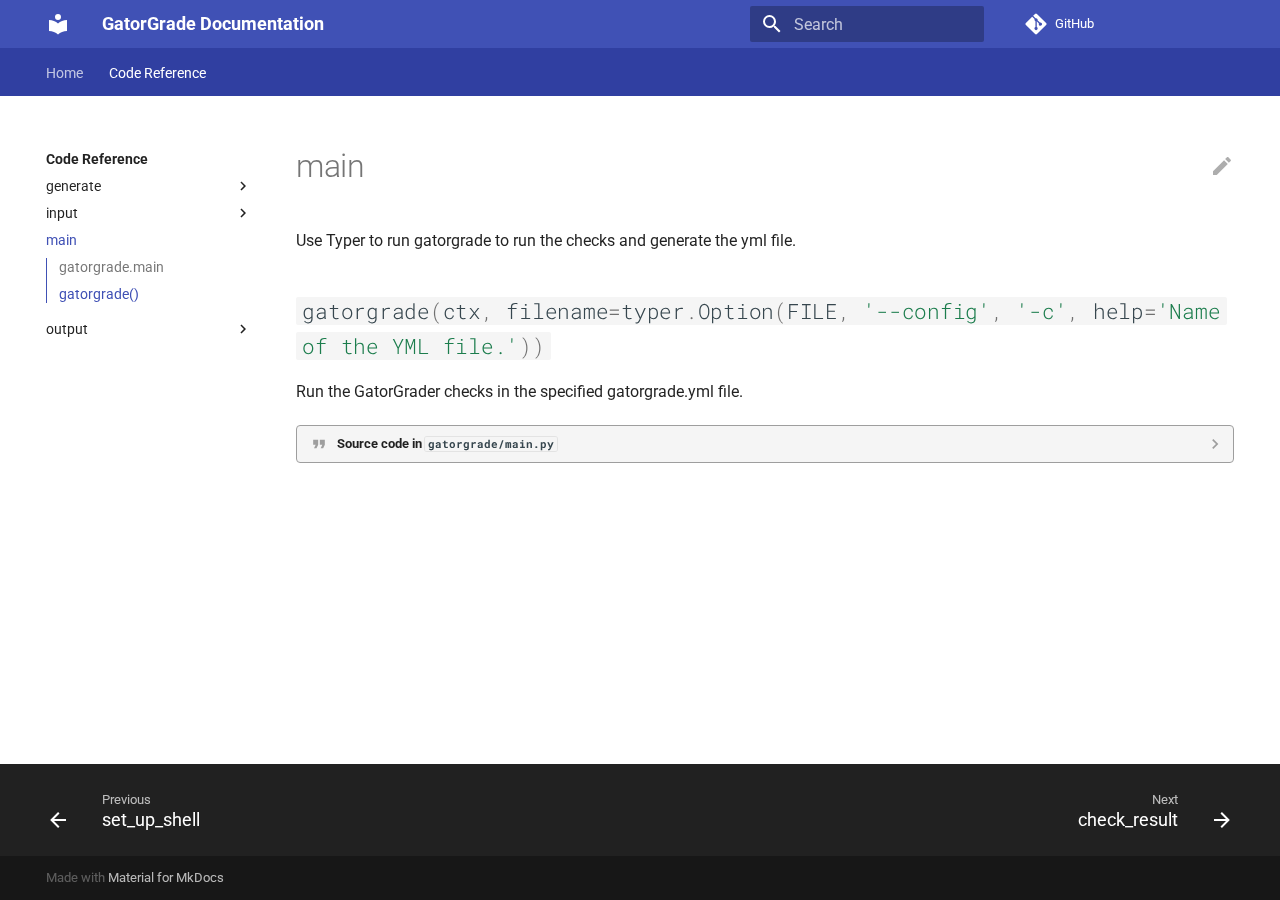
==== commit d7558127: "Deployed b96ff26 with MkDocs version: 1.4.1" ====
--- a/reference/main/index.html
+++ b/reference/main/index.html
@@ -15,7 +15,7 @@
         <link rel="canonical" href="https://gatoreducator.github.io/gatorgrade/docs/reference/main/">
       
       <link rel="icon" href="../../assets/images/favicon.png">
-      <meta name="generator" content="mkdocs-1.3.0, mkdocs-material-8.4.2">
+      <meta name="generator" content="mkdocs-1.4.1, mkdocs-material-8.5.6">
     
     
       
@@ -23,7 +23,7 @@
       
     
     
-      <link rel="stylesheet" href="../../assets/stylesheets/main.69437709.min.css">
+      <link rel="stylesheet" href="../../assets/stylesheets/main.20d9efc8.min.css">
       
         
         <link rel="stylesheet" href="../../assets/stylesheets/palette.cbb835fc.min.css">
@@ -34,6 +34,7 @@
         
       
       
+
     
     
     
@@ -54,6 +55,7 @@
     
       
 
+    
     
     
   </head>
@@ -130,7 +132,7 @@
       </label>
       <nav class="md-search__options" aria-label="Search">
         
-        <button type="reset" class="md-search__icon md-icon" aria-label="Clear" tabindex="-1">
+        <button type="reset" class="md-search__icon md-icon" title="Clear" aria-label="Clear" tabindex="-1">
           <svg xmlns="http://www.w3.org/2000/svg" viewBox="0 0 24 24"><path d="M19 6.41 17.59 5 12 10.59 6.41 5 5 6.41 10.59 12 5 17.59 6.41 19 12 13.41 17.59 19 19 17.59 13.41 12 19 6.41Z"/></svg>
         </button>
       </nav>
@@ -156,7 +158,7 @@
         <a href="https://github.com/GatorEducator/gatorgrade" title="Go to repository" class="md-source" data-md-component="source">
   <div class="md-source__icon md-icon">
     
-    <svg xmlns="http://www.w3.org/2000/svg" viewBox="0 0 448 512"><!--! Font Awesome Free 6.1.2 by @fontawesome - https://fontawesome.com License - https://fontawesome.com/license/free (Icons: CC BY 4.0, Fonts: SIL OFL 1.1, Code: MIT License) Copyright 2022 Fonticons, Inc.--><path d="M439.55 236.05 244 40.45a28.87 28.87 0 0 0-40.81 0l-40.66 40.63 51.52 51.52c27.06-9.14 52.68 16.77 43.39 43.68l49.66 49.66c34.23-11.8 61.18 31 35.47 56.69-26.49 26.49-70.21-2.87-56-37.34L240.22 199v121.85c25.3 12.54 22.26 41.85 9.08 55a34.34 34.34 0 0 1-48.55 0c-17.57-17.6-11.07-46.91 11.25-56v-123c-20.8-8.51-24.6-30.74-18.64-45L142.57 101 8.45 235.14a28.86 28.86 0 0 0 0 40.81l195.61 195.6a28.86 28.86 0 0 0 40.8 0l194.69-194.69a28.86 28.86 0 0 0 0-40.81z"/></svg>
+    <svg xmlns="http://www.w3.org/2000/svg" viewBox="0 0 448 512"><!--! Font Awesome Free 6.2.0 by @fontawesome - https://fontawesome.com License - https://fontawesome.com/license/free (Icons: CC BY 4.0, Fonts: SIL OFL 1.1, Code: MIT License) Copyright 2022 Fonticons, Inc.--><path d="M439.55 236.05 244 40.45a28.87 28.87 0 0 0-40.81 0l-40.66 40.63 51.52 51.52c27.06-9.14 52.68 16.77 43.39 43.68l49.66 49.66c34.23-11.8 61.18 31 35.47 56.69-26.49 26.49-70.21-2.87-56-37.34L240.22 199v121.85c25.3 12.54 22.26 41.85 9.08 55a34.34 34.34 0 0 1-48.55 0c-17.57-17.6-11.07-46.91 11.25-56v-123c-20.8-8.51-24.6-30.74-18.64-45L142.57 101 8.45 235.14a28.86 28.86 0 0 0 0 40.81l195.61 195.6a28.86 28.86 0 0 0 40.8 0l194.69-194.69a28.86 28.86 0 0 0 0-40.81z"/></svg>
   </div>
   <div class="md-source__repository">
     GitHub
@@ -251,7 +253,7 @@
       <a href="https://github.com/GatorEducator/gatorgrade" title="Go to repository" class="md-source" data-md-component="source">
   <div class="md-source__icon md-icon">
     
-    <svg xmlns="http://www.w3.org/2000/svg" viewBox="0 0 448 512"><!--! Font Awesome Free 6.1.2 by @fontawesome - https://fontawesome.com License - https://fontawesome.com/license/free (Icons: CC BY 4.0, Fonts: SIL OFL 1.1, Code: MIT License) Copyright 2022 Fonticons, Inc.--><path d="M439.55 236.05 244 40.45a28.87 28.87 0 0 0-40.81 0l-40.66 40.63 51.52 51.52c27.06-9.14 52.68 16.77 43.39 43.68l49.66 49.66c34.23-11.8 61.18 31 35.47 56.69-26.49 26.49-70.21-2.87-56-37.34L240.22 199v121.85c25.3 12.54 22.26 41.85 9.08 55a34.34 34.34 0 0 1-48.55 0c-17.57-17.6-11.07-46.91 11.25-56v-123c-20.8-8.51-24.6-30.74-18.64-45L142.57 101 8.45 235.14a28.86 28.86 0 0 0 0 40.81l195.61 195.6a28.86 28.86 0 0 0 40.8 0l194.69-194.69a28.86 28.86 0 0 0 0-40.81z"/></svg>
+    <svg xmlns="http://www.w3.org/2000/svg" viewBox="0 0 448 512"><!--! Font Awesome Free 6.2.0 by @fontawesome - https://fontawesome.com License - https://fontawesome.com/license/free (Icons: CC BY 4.0, Fonts: SIL OFL 1.1, Code: MIT License) Copyright 2022 Fonticons, Inc.--><path d="M439.55 236.05 244 40.45a28.87 28.87 0 0 0-40.81 0l-40.66 40.63 51.52 51.52c27.06-9.14 52.68 16.77 43.39 43.68l49.66 49.66c34.23-11.8 61.18 31 35.47 56.69-26.49 26.49-70.21-2.87-56-37.34L240.22 199v121.85c25.3 12.54 22.26 41.85 9.08 55a34.34 34.34 0 0 1-48.55 0c-17.57-17.6-11.07-46.91 11.25-56v-123c-20.8-8.51-24.6-30.74-18.64-45L142.57 101 8.45 235.14a28.86 28.86 0 0 0 0 40.81l195.61 195.6a28.86 28.86 0 0 0 40.8 0l194.69-194.69a28.86 28.86 0 0 0 0-40.81z"/></svg>
   </div>
   <div class="md-source__repository">
     GitHub
@@ -589,14 +591,16 @@
             
             
           
-          <div class="md-content" data-md-component="content">
-            <article class="md-content__inner md-typeset">
-              
+          
+            <div class="md-content" data-md-component="content">
+              <article class="md-content__inner md-typeset">
                 
-  <a href="https://github.com/GatorEducator/edit/master/docs/gatorgrade/main.py" title="Edit this page" class="md-content__button md-icon">
+                  
+
+  <a href="https://github.com/GatorEducator/gatorgrade/edit/master/docs/gatorgrade/main.py" title="Edit this page" class="md-content__button md-icon">
+    
     <svg xmlns="http://www.w3.org/2000/svg" viewBox="0 0 24 24"><path d="M20.71 7.04c.39-.39.39-1.04 0-1.41l-2.34-2.34c-.37-.39-1.02-.39-1.41 0l-1.84 1.83 3.75 3.75M3 17.25V21h3.75L17.81 9.93l-3.75-3.75L3 17.25Z"/></svg>
   </a>
-
 
 
   <h1>main</h1>
@@ -719,10 +723,12 @@
 
 
 
-              
-            </article>
-            
-          </div>
+
+                
+              </article>
+            </div>
+          
+          
         </div>
         
           <a href="#" class="md-top md-icon" data-md-component="top" hidden>
@@ -791,10 +797,10 @@
       <div class="md-dialog__inner md-typeset"></div>
     </div>
     
-    <script id="__config" type="application/json">{"base": "../..", "features": ["navigation.instant", "navigation.tabs", "toc.integrate", "navigation.top", "search.suggest", "search.highlight"], "search": "../../assets/javascripts/workers/search.ecf98df9.min.js", "translations": {"clipboard.copied": "Copied to clipboard", "clipboard.copy": "Copy to clipboard", "search.config.lang": "en", "search.config.pipeline": "trimmer, stopWordFilter", "search.config.separator": "[\\s\\-]+", "search.placeholder": "Search", "search.result.more.one": "1 more on this page", "search.result.more.other": "# more on this page", "search.result.none": "No matching documents", "search.result.one": "1 matching document", "search.result.other": "# matching documents", "search.result.placeholder": "Type to start searching", "search.result.term.missing": "Missing", "select.version.title": "Select version"}}</script>
-    
-    
-      <script src="../../assets/javascripts/bundle.9c69f0bc.min.js"></script>
+    <script id="__config" type="application/json">{"base": "../..", "features": ["navigation.instant", "navigation.tabs", "toc.integrate", "navigation.top", "search.suggest", "search.highlight"], "search": "../../assets/javascripts/workers/search.5bf1dace.min.js", "translations": {"clipboard.copied": "Copied to clipboard", "clipboard.copy": "Copy to clipboard", "search.config.lang": "en", "search.config.pipeline": "trimmer, stopWordFilter", "search.config.separator": "[\\s\\-]+", "search.placeholder": "Search", "search.result.more.one": "1 more on this page", "search.result.more.other": "# more on this page", "search.result.none": "No matching documents", "search.result.one": "1 matching document", "search.result.other": "# matching documents", "search.result.placeholder": "Type to start searching", "search.result.term.missing": "Missing", "select.version.title": "Select version"}}</script>
+    
+    
+      <script src="../../assets/javascripts/bundle.078830c0.min.js"></script>
       
     
   </body>
--- a/assets/stylesheets/main.20d9efc8.min.css
+++ b/assets/stylesheets/main.20d9efc8.min.css
@@ -0,0 +1 @@
+@charset "UTF-8";html{-webkit-text-size-adjust:none;-moz-text-size-adjust:none;-ms-text-size-adjust:none;text-size-adjust:none;box-sizing:border-box}*,:after,:before{box-sizing:inherit}@media (prefers-reduced-motion){*,:after,:before{transition:none!important}}body{margin:0}a,button,input,label{-webkit-tap-highlight-color:transparent}a{color:inherit;text-decoration:none}hr{border:0;box-sizing:initial;display:block;height:.05rem;overflow:visible;padding:0}small{font-size:80%}sub,sup{line-height:1em}img{border-style:none}table{border-collapse:initial;border-spacing:0}td,th{font-weight:400;vertical-align:top}button{background:transparent;border:0;font-family:inherit;font-size:inherit;margin:0;padding:0}input{border:0;outline:none}:root,[data-md-color-scheme=default]{--md-default-fg-color:rgba(0,0,0,.87);--md-default-fg-color--light:rgba(0,0,0,.54);--md-default-fg-color--lighter:rgba(0,0,0,.32);--md-default-fg-color--lightest:rgba(0,0,0,.07);--md-default-bg-color:#fff;--md-default-bg-color--light:hsla(0,0%,100%,.7);--md-default-bg-color--lighter:hsla(0,0%,100%,.3);--md-default-bg-color--lightest:hsla(0,0%,100%,.12);--md-primary-fg-color:#4051b5;--md-primary-fg-color--light:#5d6cc0;--md-primary-fg-color--dark:#303fa1;--md-primary-bg-color:#fff;--md-primary-bg-color--light:hsla(0,0%,100%,.7);--md-accent-fg-color:#526cfe;--md-accent-fg-color--transparent:rgba(82,108,254,.1);--md-accent-bg-color:#fff;--md-accent-bg-color--light:hsla(0,0%,100%,.7);--md-code-fg-color:#36464e;--md-code-bg-color:#f5f5f5;--md-code-hl-color:rgba(255,255,0,.5);--md-code-hl-number-color:#d52a2a;--md-code-hl-special-color:#db1457;--md-code-hl-function-color:#a846b9;--md-code-hl-constant-color:#6e59d9;--md-code-hl-keyword-color:#3f6ec6;--md-code-hl-string-color:#1c7d4d;--md-code-hl-name-color:var(--md-code-fg-color);--md-code-hl-operator-color:var(--md-default-fg-color--light);--md-code-hl-punctuation-color:var(--md-default-fg-color--light);--md-code-hl-comment-color:var(--md-default-fg-color--light);--md-code-hl-generic-color:var(--md-default-fg-color--light);--md-code-hl-variable-color:var(--md-default-fg-color--light);--md-typeset-color:var(--md-default-fg-color);--md-typeset-a-color:var(--md-primary-fg-color);--md-typeset-mark-color:rgba(255,255,0,.5);--md-typeset-del-color:rgba(245,80,61,.15);--md-typeset-ins-color:rgba(11,213,112,.15);--md-typeset-kbd-color:#fafafa;--md-typeset-kbd-accent-color:#fff;--md-typeset-kbd-border-color:#b8b8b8;--md-typeset-table-color:rgba(0,0,0,.12);--md-admonition-fg-color:var(--md-default-fg-color);--md-admonition-bg-color:var(--md-default-bg-color);--md-footer-fg-color:#fff;--md-footer-fg-color--light:hsla(0,0%,100%,.7);--md-footer-fg-color--lighter:hsla(0,0%,100%,.3);--md-footer-bg-color:rgba(0,0,0,.87);--md-footer-bg-color--dark:rgba(0,0,0,.32);--md-shadow-z1:0 0.2rem 0.5rem rgba(0,0,0,.05),0 0 0.05rem rgba(0,0,0,.1);--md-shadow-z2:0 0.2rem 0.5rem rgba(0,0,0,.1),0 0 0.05rem rgba(0,0,0,.25);--md-shadow-z3:0 0.2rem 0.5rem rgba(0,0,0,.2),0 0 0.05rem rgba(0,0,0,.35)}.md-icon svg{fill:currentcolor;display:block;height:1.2rem;width:1.2rem}body{-webkit-font-smoothing:antialiased;-moz-osx-font-smoothing:grayscale;--md-text-font-family:var(--md-text-font,_),-apple-system,BlinkMacSystemFont,Helvetica,Arial,sans-serif;--md-code-font-family:var(--md-code-font,_),SFMono-Regular,Consolas,Menlo,monospace}body,input{font-feature-settings:"kern","liga";font-family:var(--md-text-font-family)}body,code,input,kbd,pre{color:var(--md-typeset-color)}code,kbd,pre{font-feature-settings:"kern";font-family:var(--md-code-font-family)}:root{--md-typeset-table-sort-icon:url('data:image/svg+xml;charset=utf-8,<svg xmlns="http://www.w3.org/2000/svg" viewBox="0 0 24 24"><path d="m18 21-4-4h3V7h-3l4-4 4 4h-3v10h3M2 19v-2h10v2M2 13v-2h7v2M2 7V5h4v2H2Z"/></svg>');--md-typeset-table-sort-icon--asc:url('data:image/svg+xml;charset=utf-8,<svg xmlns="http://www.w3.org/2000/svg" viewBox="0 0 24 24"><path d="M19 17h3l-4 4-4-4h3V3h2M2 17h10v2H2M6 5v2H2V5m0 6h7v2H2v-2Z"/></svg>');--md-typeset-table-sort-icon--desc:url('data:image/svg+xml;charset=utf-8,<svg xmlns="http://www.w3.org/2000/svg" viewBox="0 0 24 24"><path d="M19 7h3l-4-4-4 4h3v14h2M2 17h10v2H2M6 5v2H2V5m0 6h7v2H2v-2Z"/></svg>')}.md-typeset{-webkit-print-color-adjust:exact;color-adjust:exact;font-size:.8rem;line-height:1.6}@media print{.md-typeset{font-size:.68rem}}.md-typeset blockquote,.md-typeset dl,.md-typeset figure,.md-typeset ol,.md-typeset pre,.md-typeset ul{margin-bottom:1em;margin-top:1em}.md-typeset h1{color:var(--md-default-fg-color--light);font-size:2em;line-height:1.3;margin:0 0 1.25em}.md-typeset h1,.md-typeset h2{font-weight:300;letter-spacing:-.01em}.md-typeset h2{font-size:1.5625em;line-height:1.4;margin:1.6em 0 .64em}.md-typeset h3{font-size:1.25em;font-weight:400;letter-spacing:-.01em;line-height:1.5;margin:1.6em 0 .8em}.md-typeset h2+h3{margin-top:.8em}.md-typeset h4{font-weight:700;letter-spacing:-.01em;margin:1em 0}.md-typeset h5,.md-typeset h6{color:var(--md-default-fg-color--light);font-size:.8em;font-weight:700;letter-spacing:-.01em;margin:1.25em 0}.md-typeset h5{text-transform:uppercase}.md-typeset hr{border-bottom:.05rem solid var(--md-default-fg-color--lightest);display:flow-root;margin:1.5em 0}.md-typeset a{color:var(--md-typeset-a-color);word-break:break-word}.md-typeset a,.md-typeset a:before{transition:color 125ms}.md-typeset a:focus,.md-typeset a:hover{color:var(--md-accent-fg-color)}.md-typeset a:focus code,.md-typeset a:hover code{background-color:var(--md-accent-fg-color--transparent)}.md-typeset a code{color:currentcolor;transition:background-color 125ms}.md-typeset a.focus-visible{outline-color:var(--md-accent-fg-color);outline-offset:.2rem}.md-typeset code,.md-typeset kbd,.md-typeset pre{color:var(--md-code-fg-color);direction:ltr;font-variant-ligatures:none}@media print{.md-typeset code,.md-typeset kbd,.md-typeset pre{white-space:pre-wrap}}.md-typeset code{background-color:var(--md-code-bg-color);border-radius:.1rem;-webkit-box-decoration-break:clone;box-decoration-break:clone;font-size:.85em;padding:0 .2941176471em;word-break:break-word}.md-typeset code:not(.focus-visible){-webkit-tap-highlight-color:transparent;outline:none}.md-typeset pre{display:flow-root;line-height:1.4;position:relative}.md-typeset pre>code{-webkit-box-decoration-break:slice;box-decoration-break:slice;box-shadow:none;display:block;margin:0;outline-color:var(--md-accent-fg-color);overflow:auto;padding:.7720588235em 1.1764705882em;scrollbar-color:var(--md-default-fg-color--lighter) transparent;scrollbar-width:thin;touch-action:auto;word-break:normal}.md-typeset pre>code:hover{scrollbar-color:var(--md-accent-fg-color) transparent}.md-typeset pre>code::-webkit-scrollbar{height:.2rem;width:.2rem}.md-typeset pre>code::-webkit-scrollbar-thumb{background-color:var(--md-default-fg-color--lighter)}.md-typeset pre>code::-webkit-scrollbar-thumb:hover{background-color:var(--md-accent-fg-color)}.md-typeset kbd{background-color:var(--md-typeset-kbd-color);border-radius:.1rem;box-shadow:0 .1rem 0 .05rem var(--md-typeset-kbd-border-color),0 .1rem 0 var(--md-typeset-kbd-border-color),0 -.1rem .2rem var(--md-typeset-kbd-accent-color) inset;color:var(--md-default-fg-color);display:inline-block;font-size:.75em;padding:0 .6666666667em;vertical-align:text-top;word-break:break-word}.md-typeset mark{background-color:var(--md-typeset-mark-color);-webkit-box-decoration-break:clone;box-decoration-break:clone;color:inherit;word-break:break-word}.md-typeset abbr{border-bottom:.05rem dotted var(--md-default-fg-color--light);cursor:help;text-decoration:none}@media (hover:none){.md-typeset abbr{position:relative}.md-typeset abbr[title]:-webkit-any(:focus,:hover):after{background-color:var(--md-default-fg-color);border-radius:.1rem;box-shadow:var(--md-shadow-z3);color:var(--md-default-bg-color);content:attr(title);display:inline-block;font-size:.7rem;margin-top:2em;max-width:80%;min-width:-webkit-max-content;min-width:max-content;padding:.2rem .3rem;position:absolute;width:auto}.md-typeset abbr[title]:-moz-any(:focus,:hover):after{background-color:var(--md-default-fg-color);border-radius:.1rem;box-shadow:var(--md-shadow-z3);color:var(--md-default-bg-color);content:attr(title);display:inline-block;font-size:.7rem;margin-top:2em;max-width:80%;min-width:-moz-max-content;min-width:max-content;padding:.2rem .3rem;position:absolute;width:auto}[dir=ltr] .md-typeset abbr[title]:-webkit-any(:focus,:hover):after{left:0}[dir=ltr] .md-typeset abbr[title]:-moz-any(:focus,:hover):after{left:0}[dir=ltr] .md-typeset abbr[title]:is(:focus,:hover):after{left:0}[dir=rtl] .md-typeset abbr[title]:-webkit-any(:focus,:hover):after{right:0}[dir=rtl] .md-typeset abbr[title]:-moz-any(:focus,:hover):after{right:0}[dir=rtl] .md-typeset abbr[title]:is(:focus,:hover):after{right:0}.md-typeset abbr[title]:is(:focus,:hover):after{background-color:var(--md-default-fg-color);border-radius:.1rem;box-shadow:var(--md-shadow-z3);color:var(--md-default-bg-color);content:attr(title);display:inline-block;font-size:.7rem;margin-top:2em;max-width:80%;min-width:-webkit-max-content;min-width:-moz-max-content;min-width:max-content;padding:.2rem .3rem;position:absolute;width:auto}}.md-typeset small{opacity:.75}[dir=ltr] .md-typeset sub,[dir=ltr] .md-typeset sup{margin-left:.078125em}[dir=rtl] .md-typeset sub,[dir=rtl] .md-typeset sup{margin-right:.078125em}[dir=ltr] .md-typeset blockquote{padding-left:.6rem}[dir=rtl] .md-typeset blockquote{padding-right:.6rem}[dir=ltr] .md-typeset blockquote{border-left:.2rem solid var(--md-default-fg-color--lighter)}[dir=rtl] .md-typeset blockquote{border-right:.2rem solid var(--md-default-fg-color--lighter)}.md-typeset blockquote{color:var(--md-default-fg-color--light);margin-left:0;margin-right:0}.md-typeset ul{list-style-type:disc}[dir=ltr] .md-typeset ol,[dir=ltr] .md-typeset ul{margin-left:.625em}[dir=rtl] .md-typeset ol,[dir=rtl] .md-typeset ul{margin-right:.625em}.md-typeset ol,.md-typeset ul{padding:0}.md-typeset ol:not([hidden]),.md-typeset ul:not([hidden]){display:flow-root}.md-typeset ol ol,.md-typeset ul ol{list-style-type:lower-alpha}.md-typeset ol ol ol,.md-typeset ul ol ol{list-style-type:lower-roman}[dir=ltr] .md-typeset ol li,[dir=ltr] .md-typeset ul li{margin-left:1.25em}[dir=rtl] .md-typeset ol li,[dir=rtl] .md-typeset ul li{margin-right:1.25em}.md-typeset ol li,.md-typeset ul li{margin-bottom:.5em}.md-typeset ol li blockquote,.md-typeset ol li p,.md-typeset ul li blockquote,.md-typeset ul li p{margin:.5em 0}.md-typeset ol li:last-child,.md-typeset ul li:last-child{margin-bottom:0}.md-typeset ol li :-webkit-any(ul,ol),.md-typeset ul li :-webkit-any(ul,ol){margin-bottom:.5em;margin-top:.5em}.md-typeset ol li :-moz-any(ul,ol),.md-typeset ul li :-moz-any(ul,ol){margin-bottom:.5em;margin-top:.5em}[dir=ltr] .md-typeset ol li :-webkit-any(ul,ol),[dir=ltr] .md-typeset ul li :-webkit-any(ul,ol){margin-left:.625em}[dir=ltr] .md-typeset ol li :-moz-any(ul,ol),[dir=ltr] .md-typeset ul li :-moz-any(ul,ol){margin-left:.625em}[dir=ltr] .md-typeset ol li :is(ul,ol),[dir=ltr] .md-typeset ul li :is(ul,ol){margin-left:.625em}[dir=rtl] .md-typeset ol li :-webkit-any(ul,ol),[dir=rtl] .md-typeset ul li :-webkit-any(ul,ol){margin-right:.625em}[dir=rtl] .md-typeset ol li :-moz-any(ul,ol),[dir=rtl] .md-typeset ul li :-moz-any(ul,ol){margin-right:.625em}[dir=rtl] .md-typeset ol li :is(ul,ol),[dir=rtl] .md-typeset ul li :is(ul,ol){margin-right:.625em}.md-typeset ol li :is(ul,ol),.md-typeset ul li :is(ul,ol){margin-bottom:.5em;margin-top:.5em}[dir=ltr] .md-typeset dd{margin-left:1.875em}[dir=rtl] .md-typeset dd{margin-right:1.875em}.md-typeset dd{margin-bottom:1.5em;margin-top:1em}.md-typeset img,.md-typeset svg,.md-typeset video{height:auto;max-width:100%}.md-typeset img[align=left]{margin:1em 1em 1em 0}.md-typeset img[align=right]{margin:1em 0 1em 1em}.md-typeset img[align]:only-child{margin-top:0}.md-typeset img[src$="#gh-dark-mode-only"],.md-typeset img[src$="#only-dark"]{display:none}.md-typeset figure{display:flow-root;margin:1em auto;max-width:100%;text-align:center;width:-webkit-fit-content;width:-moz-fit-content;width:fit-content}.md-typeset figure img{display:block}.md-typeset figcaption{font-style:italic;margin:1em auto;max-width:24rem}.md-typeset iframe{max-width:100%}.md-typeset table:not([class]){background-color:var(--md-default-bg-color);border:.05rem solid var(--md-typeset-table-color);border-radius:.1rem;display:inline-block;font-size:.64rem;max-width:100%;overflow:auto;touch-action:auto}@media print{.md-typeset table:not([class]){display:table}}.md-typeset table:not([class])+*{margin-top:1.5em}.md-typeset table:not([class]) :-webkit-any(th,td)>:first-child{margin-top:0}.md-typeset table:not([class]) :-moz-any(th,td)>:first-child{margin-top:0}.md-typeset table:not([class]) :is(th,td)>:first-child{margin-top:0}.md-typeset table:not([class]) :-webkit-any(th,td)>:last-child{margin-bottom:0}.md-typeset table:not([class]) :-moz-any(th,td)>:last-child{margin-bottom:0}.md-typeset table:not([class]) :is(th,td)>:last-child{margin-bottom:0}.md-typeset table:not([class]) :-webkit-any(th,td):not([align]){text-align:left}.md-typeset table:not([class]) :-moz-any(th,td):not([align]){text-align:left}.md-typeset table:not([class]) :is(th,td):not([align]){text-align:left}[dir=rtl] .md-typeset table:not([class]) :-webkit-any(th,td):not([align]){text-align:right}[dir=rtl] .md-typeset table:not([class]) :-moz-any(th,td):not([align]){text-align:right}[dir=rtl] .md-typeset table:not([class]) :is(th,td):not([align]){text-align:right}.md-typeset table:not([class]) th{font-weight:700;min-width:5rem;padding:.9375em 1.25em;vertical-align:top}.md-typeset table:not([class]) td{border-top:.05rem solid var(--md-typeset-table-color);padding:.9375em 1.25em;vertical-align:top}.md-typeset table:not([class]) tbody tr{transition:background-color 125ms}.md-typeset table:not([class]) tbody tr:hover{background-color:rgba(0,0,0,.035);box-shadow:0 .05rem 0 var(--md-default-bg-color) inset}.md-typeset table:not([class]) a{word-break:normal}.md-typeset table th[role=columnheader]{cursor:pointer}[dir=ltr] .md-typeset table th[role=columnheader]:after{margin-left:.5em}[dir=rtl] .md-typeset table th[role=columnheader]:after{margin-right:.5em}.md-typeset table th[role=columnheader]:after{content:"";display:inline-block;height:1.2em;-webkit-mask-image:var(--md-typeset-table-sort-icon);mask-image:var(--md-typeset-table-sort-icon);-webkit-mask-repeat:no-repeat;mask-repeat:no-repeat;-webkit-mask-size:contain;mask-size:contain;transition:background-color 125ms;vertical-align:text-bottom;width:1.2em}.md-typeset table th[role=columnheader]:hover:after{background-color:var(--md-default-fg-color--lighter)}.md-typeset table th[role=columnheader][aria-sort=ascending]:after{background-color:var(--md-default-fg-color--light);-webkit-mask-image:var(--md-typeset-table-sort-icon--asc);mask-image:var(--md-typeset-table-sort-icon--asc)}.md-typeset table th[role=columnheader][aria-sort=descending]:after{background-color:var(--md-default-fg-color--light);-webkit-mask-image:var(--md-typeset-table-sort-icon--desc);mask-image:var(--md-typeset-table-sort-icon--desc)}.md-typeset__scrollwrap{margin:1em -.8rem;overflow-x:auto;touch-action:auto}.md-typeset__table{display:inline-block;margin-bottom:.5em;padding:0 .8rem}@media print{.md-typeset__table{display:block}}html .md-typeset__table table{display:table;margin:0;overflow:hidden;width:100%}@media screen and (max-width:44.9375em){.md-content__inner>pre{margin:1em -.8rem}.md-content__inner>pre code{border-radius:0}}.md-banner{background-color:var(--md-footer-bg-color);color:var(--md-footer-fg-color);overflow:auto}@media print{.md-banner{display:none}}.md-banner--warning{background:var(--md-typeset-mark-color);color:var(--md-default-fg-color)}.md-banner__inner{font-size:.7rem;margin:.6rem auto;padding:0 .8rem}[dir=ltr] .md-banner__button{float:right}[dir=rtl] .md-banner__button{float:left}.md-banner__button{color:inherit;cursor:pointer;transition:opacity .25s}.md-banner__button:hover{opacity:.7}html{font-size:125%;height:100%;overflow-x:hidden}@media screen and (min-width:100em){html{font-size:137.5%}}@media screen and (min-width:125em){html{font-size:150%}}body{background-color:var(--md-default-bg-color);display:flex;flex-direction:column;font-size:.5rem;min-height:100%;position:relative;width:100%}@media print{body{display:block}}@media screen and (max-width:59.9375em){body[data-md-scrolllock]{position:fixed}}.md-grid{margin-left:auto;margin-right:auto;max-width:61rem}.md-container{display:flex;flex-direction:column;flex-grow:1}@media print{.md-container{display:block}}.md-main{flex-grow:1}.md-main__inner{display:flex;height:100%;margin-top:1.5rem}.md-ellipsis{overflow:hidden;text-overflow:ellipsis;white-space:nowrap}.md-toggle{display:none}.md-option{height:0;opacity:0;position:absolute;width:0}.md-option:checked+label:not([hidden]){display:block}.md-option.focus-visible+label{outline-color:var(--md-accent-fg-color);outline-style:auto}.md-skip{background-color:var(--md-default-fg-color);border-radius:.1rem;color:var(--md-default-bg-color);font-size:.64rem;margin:.5rem;opacity:0;outline-color:var(--md-accent-fg-color);padding:.3rem .5rem;position:fixed;transform:translateY(.4rem);z-index:-1}.md-skip:focus{opacity:1;transform:translateY(0);transition:transform .25s cubic-bezier(.4,0,.2,1),opacity 175ms 75ms;z-index:10}@page{margin:25mm}:root{--md-clipboard-icon:url('data:image/svg+xml;charset=utf-8,<svg xmlns="http://www.w3.org/2000/svg" viewBox="0 0 24 24"><path d="M19 21H8V7h11m0-2H8a2 2 0 0 0-2 2v14a2 2 0 0 0 2 2h11a2 2 0 0 0 2-2V7a2 2 0 0 0-2-2m-3-4H4a2 2 0 0 0-2 2v14h2V3h12V1Z"/></svg>')}.md-clipboard{border-radius:.1rem;color:var(--md-default-fg-color--lightest);cursor:pointer;height:1.5em;outline-color:var(--md-accent-fg-color);outline-offset:.1rem;position:absolute;right:.5em;top:.5em;transition:color .25s;width:1.5em;z-index:1}@media print{.md-clipboard{display:none}}.md-clipboard:not(.focus-visible){-webkit-tap-highlight-color:transparent;outline:none}:hover>.md-clipboard{color:var(--md-default-fg-color--light)}.md-clipboard:-webkit-any(:focus,:hover){color:var(--md-accent-fg-color)}.md-clipboard:-moz-any(:focus,:hover){color:var(--md-accent-fg-color)}.md-clipboard:is(:focus,:hover){color:var(--md-accent-fg-color)}.md-clipboard:after{background-color:currentcolor;content:"";display:block;height:1.125em;margin:0 auto;-webkit-mask-image:var(--md-clipboard-icon);mask-image:var(--md-clipboard-icon);-webkit-mask-position:center;mask-position:center;-webkit-mask-repeat:no-repeat;mask-repeat:no-repeat;-webkit-mask-size:contain;mask-size:contain;width:1.125em}.md-clipboard--inline{cursor:pointer}.md-clipboard--inline code{transition:color .25s,background-color .25s}.md-clipboard--inline:-webkit-any(:focus,:hover) code{background-color:var(--md-accent-fg-color--transparent);color:var(--md-accent-fg-color)}.md-clipboard--inline:-moz-any(:focus,:hover) code{background-color:var(--md-accent-fg-color--transparent);color:var(--md-accent-fg-color)}.md-clipboard--inline:is(:focus,:hover) code{background-color:var(--md-accent-fg-color--transparent);color:var(--md-accent-fg-color)}@keyframes consent{0%{opacity:0;transform:translateY(100%)}to{opacity:1;transform:translateY(0)}}@keyframes overlay{0%{opacity:0}to{opacity:1}}.md-consent__overlay{animation:overlay .25s both;-webkit-backdrop-filter:blur(.1rem);backdrop-filter:blur(.1rem);background-color:rgba(0,0,0,.54);height:100%;opacity:1;position:fixed;top:0;width:100%;z-index:5}.md-consent__inner{animation:consent .5s cubic-bezier(.1,.7,.1,1) both;background-color:var(--md-default-bg-color);border:0;border-radius:.1rem;bottom:0;box-shadow:0 0 .2rem rgba(0,0,0,.1),0 .2rem .4rem rgba(0,0,0,.2);max-height:100%;overflow:auto;padding:0;position:fixed;width:100%;z-index:5}.md-consent__form{padding:.8rem}.md-consent__settings{display:none;margin:1em 0}input:checked+.md-consent__settings{display:block}.md-consent__controls{margin-bottom:.8rem}.md-typeset .md-consent__controls .md-button{display:inline}@media screen and (max-width:44.9375em){.md-typeset .md-consent__controls .md-button{display:block;margin-top:.4rem;text-align:center;width:100%}}.md-consent label{cursor:pointer}.md-content{flex-grow:1;min-width:0}.md-content__inner{margin:0 .8rem 1.2rem;padding-top:.6rem}@media screen and (min-width:76.25em){[dir=ltr] .md-sidebar--primary:not([hidden])~.md-content>.md-content__inner{margin-left:1.2rem}[dir=ltr] .md-sidebar--secondary:not([hidden])~.md-content>.md-content__inner,[dir=rtl] .md-sidebar--primary:not([hidden])~.md-content>.md-content__inner{margin-right:1.2rem}[dir=rtl] .md-sidebar--secondary:not([hidden])~.md-content>.md-content__inner{margin-left:1.2rem}}.md-content__inner:before{content:"";display:block;height:.4rem}.md-content__inner>:last-child{margin-bottom:0}[dir=ltr] .md-content__button{float:right}[dir=rtl] .md-content__button{float:left}[dir=ltr] .md-content__button{margin-left:.4rem}[dir=rtl] .md-content__button{margin-right:.4rem}.md-content__button{margin:.4rem 0;padding:0}@media print{.md-content__button{display:none}}.md-typeset .md-content__button{color:var(--md-default-fg-color--lighter)}.md-content__button svg{display:inline;vertical-align:top}[dir=rtl] .md-content__button svg{transform:scaleX(-1)}[dir=ltr] .md-dialog{right:.8rem}[dir=rtl] .md-dialog{left:.8rem}.md-dialog{background-color:var(--md-default-fg-color);border-radius:.1rem;bottom:.8rem;box-shadow:var(--md-shadow-z3);min-width:11.1rem;opacity:0;padding:.4rem .6rem;pointer-events:none;position:fixed;transform:translateY(100%);transition:transform 0ms .4s,opacity .4s;z-index:4}@media print{.md-dialog{display:none}}.md-dialog--active{opacity:1;pointer-events:auto;transform:translateY(0);transition:transform .4s cubic-bezier(.075,.85,.175,1),opacity .4s}.md-dialog__inner{color:var(--md-default-bg-color);font-size:.7rem}.md-feedback{margin:2em 0 1em;text-align:center}.md-feedback fieldset{border:none;margin:0;padding:0}.md-feedback__title{font-weight:700;margin:1em auto}.md-feedback__inner{position:relative}.md-feedback__list{align-content:baseline;display:flex;flex-wrap:wrap;justify-content:center;position:relative}.md-feedback__list:hover .md-icon:not(:disabled){color:var(--md-default-fg-color--lighter)}:disabled .md-feedback__list{min-height:1.8rem}.md-feedback__icon{color:var(--md-default-fg-color--light);cursor:pointer;flex-shrink:0;margin:0 .1rem;transition:color 125ms}.md-feedback__icon:not(:disabled).md-icon:hover{color:var(--md-accent-fg-color)}.md-feedback__icon:disabled{color:var(--md-default-fg-color--lightest);pointer-events:none}.md-feedback__note{opacity:0;position:relative;transform:translateY(.4rem);transition:transform .4s cubic-bezier(.1,.7,.1,1),opacity .15s}.md-feedback__note>*{margin:0 auto;max-width:16rem}:disabled .md-feedback__note{opacity:1;transform:translateY(0)}.md-footer{background-color:var(--md-footer-bg-color);color:var(--md-footer-fg-color)}@media print{.md-footer{display:none}}.md-footer__inner{justify-content:space-between;overflow:auto;padding:.2rem}.md-footer__inner:not([hidden]){display:flex}.md-footer__link{display:flex;flex-grow:0.01;outline-color:var(--md-accent-fg-color);overflow:hidden;padding-bottom:.4rem;padding-top:1.4rem;transition:opacity .25s}.md-footer__link:-webkit-any(:focus,:hover){opacity:.7}.md-footer__link:-moz-any(:focus,:hover){opacity:.7}.md-footer__link:is(:focus,:hover){opacity:.7}[dir=rtl] .md-footer__link svg{transform:scaleX(-1)}@media screen and (max-width:44.9375em){.md-footer__link--prev .md-footer__title{display:none}}[dir=ltr] .md-footer__link--next{margin-left:auto}[dir=rtl] .md-footer__link--next{margin-right:auto}.md-footer__link--next{text-align:right}[dir=rtl] .md-footer__link--next{text-align:left}.md-footer__title{flex-grow:1;font-size:.9rem;line-height:2.4rem;max-width:calc(100% - 2.4rem);padding:0 1rem;position:relative;white-space:nowrap}.md-footer__button{margin:.2rem;padding:.4rem}.md-footer__direction{font-size:.64rem;left:0;margin-top:-1rem;opacity:.7;padding:0 1rem;position:absolute;right:0}.md-footer-meta{background-color:var(--md-footer-bg-color--dark)}.md-footer-meta__inner{display:flex;flex-wrap:wrap;justify-content:space-between;padding:.2rem}html .md-footer-meta.md-typeset a{color:var(--md-footer-fg-color--light)}html .md-footer-meta.md-typeset a:-webkit-any(:focus,:hover){color:var(--md-footer-fg-color)}html .md-footer-meta.md-typeset a:-moz-any(:focus,:hover){color:var(--md-footer-fg-color)}html .md-footer-meta.md-typeset a:is(:focus,:hover){color:var(--md-footer-fg-color)}.md-copyright{color:var(--md-footer-fg-color--lighter);font-size:.64rem;margin:auto .6rem;padding:.4rem 0;width:100%}@media screen and (min-width:45em){.md-copyright{width:auto}}.md-copyright__highlight{color:var(--md-footer-fg-color--light)}.md-social{margin:0 .4rem;padding:.2rem 0 .6rem}@media screen and (min-width:45em){.md-social{padding:.6rem 0}}.md-social__link{display:inline-block;height:1.6rem;text-align:center;width:1.6rem}.md-social__link:before{line-height:1.9}.md-social__link svg{fill:currentcolor;max-height:.8rem;vertical-align:-25%}.md-typeset .md-button{border:.1rem solid;border-radius:.1rem;color:var(--md-primary-fg-color);cursor:pointer;display:inline-block;font-weight:700;padding:.625em 2em;transition:color 125ms,background-color 125ms,border-color 125ms}.md-typeset .md-button--primary{background-color:var(--md-primary-fg-color);border-color:var(--md-primary-fg-color);color:var(--md-primary-bg-color)}.md-typeset .md-button:-webkit-any(:focus,:hover){background-color:var(--md-accent-fg-color);border-color:var(--md-accent-fg-color);color:var(--md-accent-bg-color)}.md-typeset .md-button:-moz-any(:focus,:hover){background-color:var(--md-accent-fg-color);border-color:var(--md-accent-fg-color);color:var(--md-accent-bg-color)}.md-typeset .md-button:is(:focus,:hover){background-color:var(--md-accent-fg-color);border-color:var(--md-accent-fg-color);color:var(--md-accent-bg-color)}[dir=ltr] .md-typeset .md-input{border-top-left-radius:.1rem}[dir=ltr] .md-typeset .md-input,[dir=rtl] .md-typeset .md-input{border-top-right-radius:.1rem}[dir=rtl] .md-typeset .md-input{border-top-left-radius:.1rem}.md-typeset .md-input{border-bottom:.1rem solid var(--md-default-fg-color--lighter);box-shadow:var(--md-shadow-z1);font-size:.8rem;height:1.8rem;padding:0 .6rem;transition:border .25s,box-shadow .25s}.md-typeset .md-input:-webkit-any(:focus,:hover){border-bottom-color:var(--md-accent-fg-color);box-shadow:var(--md-shadow-z2)}.md-typeset .md-input:-moz-any(:focus,:hover){border-bottom-color:var(--md-accent-fg-color);box-shadow:var(--md-shadow-z2)}.md-typeset .md-input:is(:focus,:hover){border-bottom-color:var(--md-accent-fg-color);box-shadow:var(--md-shadow-z2)}.md-typeset .md-input--stretch{width:100%}.md-header{background-color:var(--md-primary-fg-color);box-shadow:0 0 .2rem transparent,0 .2rem .4rem transparent;color:var(--md-primary-bg-color);display:block;left:0;position:-webkit-sticky;position:sticky;right:0;top:0;z-index:4}@media print{.md-header{display:none}}.md-header[hidden]{transform:translateY(-100%);transition:transform .25s cubic-bezier(.8,0,.6,1),box-shadow .25s}.md-header--shadow{box-shadow:0 0 .2rem rgba(0,0,0,.1),0 .2rem .4rem rgba(0,0,0,.2);transition:transform .25s cubic-bezier(.1,.7,.1,1),box-shadow .25s}.md-header__inner{align-items:center;display:flex;padding:0 .2rem}.md-header__button{color:currentcolor;cursor:pointer;margin:.2rem;outline-color:var(--md-accent-fg-color);padding:.4rem;position:relative;transition:opacity .25s;vertical-align:middle;z-index:1}.md-header__button:hover{opacity:.7}.md-header__button:not([hidden]){display:inline-block}.md-header__button:not(.focus-visible){-webkit-tap-highlight-color:transparent;outline:none}.md-header__button.md-logo{margin:.2rem;padding:.4rem}@media screen and (max-width:76.1875em){.md-header__button.md-logo{display:none}}.md-header__button.md-logo :-webkit-any(img,svg){fill:currentcolor;display:block;height:1.2rem;width:auto}.md-header__button.md-logo :-moz-any(img,svg){fill:currentcolor;display:block;height:1.2rem;width:auto}.md-header__button.md-logo :is(img,svg){fill:currentcolor;display:block;height:1.2rem;width:auto}@media screen and (min-width:60em){.md-header__button[for=__search]{display:none}}.no-js .md-header__button[for=__search]{display:none}[dir=rtl] .md-header__button[for=__search] svg{transform:scaleX(-1)}@media screen and (min-width:76.25em){.md-header__button[for=__drawer]{display:none}}.md-header__topic{display:flex;max-width:100%;position:absolute;transition:transform .4s cubic-bezier(.1,.7,.1,1),opacity .15s;white-space:nowrap}.md-header__topic+.md-header__topic{opacity:0;pointer-events:none;transform:translateX(1.25rem);transition:transform .4s cubic-bezier(1,.7,.1,.1),opacity .15s;z-index:-1}[dir=rtl] .md-header__topic+.md-header__topic{transform:translateX(-1.25rem)}.md-header__topic:first-child{font-weight:700}[dir=ltr] .md-header__title{margin-right:.4rem}[dir=rtl] .md-header__title{margin-left:.4rem}[dir=ltr] .md-header__title{margin-left:1rem}[dir=rtl] .md-header__title{margin-right:1rem}.md-header__title{flex-grow:1;font-size:.9rem;height:2.4rem;line-height:2.4rem}.md-header__title--active .md-header__topic{opacity:0;pointer-events:none;transform:translateX(-1.25rem);transition:transform .4s cubic-bezier(1,.7,.1,.1),opacity .15s;z-index:-1}[dir=rtl] .md-header__title--active .md-header__topic{transform:translateX(1.25rem)}.md-header__title--active .md-header__topic+.md-header__topic{opacity:1;pointer-events:auto;transform:translateX(0);transition:transform .4s cubic-bezier(.1,.7,.1,1),opacity .15s;z-index:0}.md-header__title>.md-header__ellipsis{height:100%;position:relative;width:100%}.md-header__option{display:flex;flex-shrink:0;max-width:100%;transition:max-width 0ms .25s,opacity .25s .25s;white-space:nowrap}[data-md-toggle=search]:checked~.md-header .md-header__option{max-width:0;opacity:0;transition:max-width 0ms,opacity 0ms}.md-header__source{display:none}@media screen and (min-width:60em){[dir=ltr] .md-header__source{margin-left:1rem}[dir=rtl] .md-header__source{margin-right:1rem}.md-header__source{display:block;max-width:11.7rem;width:11.7rem}}@media screen and (min-width:76.25em){[dir=ltr] .md-header__source{margin-left:1.4rem}[dir=rtl] .md-header__source{margin-right:1.4rem}}:root{--md-nav-icon--prev:url('data:image/svg+xml;charset=utf-8,<svg xmlns="http://www.w3.org/2000/svg" viewBox="0 0 24 24"><path d="M20 11v2H8l5.5 5.5-1.42 1.42L4.16 12l7.92-7.92L13.5 5.5 8 11h12Z"/></svg>');--md-nav-icon--next:url('data:image/svg+xml;charset=utf-8,<svg xmlns="http://www.w3.org/2000/svg" viewBox="0 0 24 24"><path d="M8.59 16.58 13.17 12 8.59 7.41 10 6l6 6-6 6-1.41-1.42Z"/></svg>');--md-toc-icon:url('data:image/svg+xml;charset=utf-8,<svg xmlns="http://www.w3.org/2000/svg" viewBox="0 0 24 24"><path d="M3 9h14V7H3v2m0 4h14v-2H3v2m0 4h14v-2H3v2m16 0h2v-2h-2v2m0-10v2h2V7h-2m0 6h2v-2h-2v2Z"/></svg>')}.md-nav{font-size:.7rem;line-height:1.3}.md-nav__title{display:block;font-weight:700;overflow:hidden;padding:0 .6rem;text-overflow:ellipsis}.md-nav__title .md-nav__button{display:none}.md-nav__title .md-nav__button img{height:100%;width:auto}.md-nav__title .md-nav__button.md-logo :-webkit-any(img,svg){fill:currentcolor;display:block;height:2.4rem;max-width:100%;object-fit:contain;width:auto}.md-nav__title .md-nav__button.md-logo :-moz-any(img,svg){fill:currentcolor;display:block;height:2.4rem;max-width:100%;object-fit:contain;width:auto}.md-nav__title .md-nav__button.md-logo :is(img,svg){fill:currentcolor;display:block;height:2.4rem;max-width:100%;object-fit:contain;width:auto}.md-nav__list{list-style:none;margin:0;padding:0}.md-nav__item{padding:0 .6rem}[dir=ltr] .md-nav__item .md-nav__item{padding-right:0}[dir=rtl] .md-nav__item .md-nav__item{padding-left:0}.md-nav__link{align-items:center;cursor:pointer;display:flex;justify-content:space-between;margin-top:.625em;overflow:hidden;scroll-snap-align:start;text-overflow:ellipsis;transition:color 125ms}.md-nav__link--passed{color:var(--md-default-fg-color--light)}.md-nav__item .md-nav__link--active{color:var(--md-typeset-a-color)}.md-nav__item .md-nav__link--index [href]{width:100%}.md-nav__link:-webkit-any(:focus,:hover){color:var(--md-accent-fg-color)}.md-nav__link:-moz-any(:focus,:hover){color:var(--md-accent-fg-color)}.md-nav__link:is(:focus,:hover){color:var(--md-accent-fg-color)}.md-nav__link.focus-visible{outline-color:var(--md-accent-fg-color);outline-offset:.2rem}.md-nav--primary .md-nav__link[for=__toc]{display:none}.md-nav--primary .md-nav__link[for=__toc] .md-icon:after{background-color:currentcolor;display:block;height:100%;-webkit-mask-image:var(--md-toc-icon);mask-image:var(--md-toc-icon);width:100%}.md-nav--primary .md-nav__link[for=__toc]~.md-nav{display:none}.md-nav__link>*{cursor:pointer;display:flex}.md-nav__icon{flex-shrink:0}.md-nav__source{display:none}@media screen and (max-width:76.1875em){.md-nav--primary,.md-nav--primary .md-nav{background-color:var(--md-default-bg-color);display:flex;flex-direction:column;height:100%;left:0;position:absolute;right:0;top:0;z-index:1}.md-nav--primary :-webkit-any(.md-nav__title,.md-nav__item){font-size:.8rem;line-height:1.5}.md-nav--primary :-moz-any(.md-nav__title,.md-nav__item){font-size:.8rem;line-height:1.5}.md-nav--primary :is(.md-nav__title,.md-nav__item){font-size:.8rem;line-height:1.5}.md-nav--primary .md-nav__title{background-color:var(--md-default-fg-color--lightest);color:var(--md-default-fg-color--light);cursor:pointer;height:5.6rem;line-height:2.4rem;padding:3rem .8rem .2rem;position:relative;white-space:nowrap}[dir=ltr] .md-nav--primary .md-nav__title .md-nav__icon{left:.4rem}[dir=rtl] .md-nav--primary .md-nav__title .md-nav__icon{right:.4rem}.md-nav--primary .md-nav__title .md-nav__icon{display:block;height:1.2rem;margin:.2rem;position:absolute;top:.4rem;width:1.2rem}.md-nav--primary .md-nav__title .md-nav__icon:after{background-color:currentcolor;content:"";display:block;height:100%;-webkit-mask-image:var(--md-nav-icon--prev);mask-image:var(--md-nav-icon--prev);-webkit-mask-position:center;mask-position:center;-webkit-mask-repeat:no-repeat;mask-repeat:no-repeat;-webkit-mask-size:contain;mask-size:contain;width:100%}.md-nav--primary .md-nav__title~.md-nav__list{background-color:var(--md-default-bg-color);box-shadow:0 .05rem 0 var(--md-default-fg-color--lightest) inset;overflow-y:auto;-ms-scroll-snap-type:y mandatory;scroll-snap-type:y mandatory;touch-action:pan-y}.md-nav--primary .md-nav__title~.md-nav__list>:first-child{border-top:0}.md-nav--primary .md-nav__title[for=__drawer]{background-color:var(--md-primary-fg-color);color:var(--md-primary-bg-color);font-weight:700}.md-nav--primary .md-nav__title .md-logo{display:block;left:.2rem;margin:.2rem;padding:.4rem;position:absolute;right:.2rem;top:.2rem}.md-nav--primary .md-nav__list{flex:1}.md-nav--primary .md-nav__item{border-top:.05rem solid var(--md-default-fg-color--lightest);padding:0}.md-nav--primary .md-nav__item--active>.md-nav__link{color:var(--md-typeset-a-color)}.md-nav--primary .md-nav__item--active>.md-nav__link:-webkit-any(:focus,:hover){color:var(--md-accent-fg-color)}.md-nav--primary .md-nav__item--active>.md-nav__link:-moz-any(:focus,:hover){color:var(--md-accent-fg-color)}.md-nav--primary .md-nav__item--active>.md-nav__link:is(:focus,:hover){color:var(--md-accent-fg-color)}.md-nav--primary .md-nav__link{margin-top:0;padding:.6rem .8rem}[dir=ltr] .md-nav--primary .md-nav__link .md-nav__icon{margin-right:-.2rem}[dir=rtl] .md-nav--primary .md-nav__link .md-nav__icon{margin-left:-.2rem}.md-nav--primary .md-nav__link .md-nav__icon{font-size:1.2rem;height:1.2rem;width:1.2rem}.md-nav--primary .md-nav__link .md-nav__icon:after{background-color:currentcolor;content:"";display:block;height:100%;-webkit-mask-image:var(--md-nav-icon--next);mask-image:var(--md-nav-icon--next);-webkit-mask-position:center;mask-position:center;-webkit-mask-repeat:no-repeat;mask-repeat:no-repeat;-webkit-mask-size:contain;mask-size:contain;width:100%}[dir=rtl] .md-nav--primary .md-nav__icon:after{transform:scale(-1)}.md-nav--primary .md-nav--secondary .md-nav{background-color:initial;position:static}[dir=ltr] .md-nav--primary .md-nav--secondary .md-nav .md-nav__link{padding-left:1.4rem}[dir=rtl] .md-nav--primary .md-nav--secondary .md-nav .md-nav__link{padding-right:1.4rem}[dir=ltr] .md-nav--primary .md-nav--secondary .md-nav .md-nav .md-nav__link{padding-left:2rem}[dir=rtl] .md-nav--primary .md-nav--secondary .md-nav .md-nav .md-nav__link{padding-right:2rem}[dir=ltr] .md-nav--primary .md-nav--secondary .md-nav .md-nav .md-nav .md-nav__link{padding-left:2.6rem}[dir=rtl] .md-nav--primary .md-nav--secondary .md-nav .md-nav .md-nav .md-nav__link{padding-right:2.6rem}[dir=ltr] .md-nav--primary .md-nav--secondary .md-nav .md-nav .md-nav .md-nav .md-nav__link{padding-left:3.2rem}[dir=rtl] .md-nav--primary .md-nav--secondary .md-nav .md-nav .md-nav .md-nav .md-nav__link{padding-right:3.2rem}.md-nav--secondary{background-color:initial}.md-nav__toggle~.md-nav{display:flex;opacity:0;transform:translateX(100%);transition:transform .25s cubic-bezier(.8,0,.6,1),opacity 125ms 50ms}[dir=rtl] .md-nav__toggle~.md-nav{transform:translateX(-100%)}.md-nav__toggle:checked~.md-nav{opacity:1;transform:translateX(0);transition:transform .25s cubic-bezier(.4,0,.2,1),opacity 125ms 125ms}.md-nav__toggle:checked~.md-nav>.md-nav__list{-webkit-backface-visibility:hidden;backface-visibility:hidden}}@media screen and (max-width:59.9375em){.md-nav--primary .md-nav__link[for=__toc]{display:flex}.md-nav--primary .md-nav__link[for=__toc] .md-icon:after{content:""}.md-nav--primary .md-nav__link[for=__toc]+.md-nav__link{display:none}.md-nav--primary .md-nav__link[for=__toc]~.md-nav{display:flex}.md-nav__source{background-color:var(--md-primary-fg-color--dark);color:var(--md-primary-bg-color);display:block;padding:0 .2rem}}@media screen and (min-width:60em) and (max-width:76.1875em){.md-nav--integrated .md-nav__link[for=__toc]{display:flex}.md-nav--integrated .md-nav__link[for=__toc] .md-icon:after{content:""}.md-nav--integrated .md-nav__link[for=__toc]+.md-nav__link{display:none}.md-nav--integrated .md-nav__link[for=__toc]~.md-nav{display:flex}}@media screen and (min-width:60em){.md-nav--secondary .md-nav__title{background:var(--md-default-bg-color);box-shadow:0 0 .4rem .4rem var(--md-default-bg-color);position:-webkit-sticky;position:sticky;top:0;z-index:1}.md-nav--secondary .md-nav__title[for=__toc]{scroll-snap-align:start}.md-nav--secondary .md-nav__title .md-nav__icon{display:none}}@media screen and (min-width:76.25em){.md-nav{transition:max-height .25s cubic-bezier(.86,0,.07,1)}.md-nav--primary .md-nav__title{background:var(--md-default-bg-color);box-shadow:0 0 .4rem .4rem var(--md-default-bg-color);position:-webkit-sticky;position:sticky;top:0;z-index:1}.md-nav--primary .md-nav__title[for=__drawer]{scroll-snap-align:start}.md-nav--primary .md-nav__title .md-nav__icon,.md-nav__toggle~.md-nav{display:none}.md-nav__toggle:-webkit-any(:checked,:indeterminate)~.md-nav{display:block}.md-nav__toggle:-moz-any(:checked,:indeterminate)~.md-nav{display:block}.md-nav__toggle:is(:checked,:indeterminate)~.md-nav{display:block}.md-nav__item--nested>.md-nav>.md-nav__title{display:none}.md-nav__item--section{display:block;margin:1.25em 0}.md-nav__item--section:last-child{margin-bottom:0}.md-nav__item--section>.md-nav__link{font-weight:700;pointer-events:none}.md-nav__item--section>.md-nav__link--index [href]{pointer-events:auto}.md-nav__item--section>.md-nav__link .md-nav__icon{display:none}.md-nav__item--section>.md-nav{display:block}.md-nav__item--section>.md-nav>.md-nav__list>.md-nav__item{padding:0}.md-nav__icon{border-radius:100%;height:.9rem;transition:background-color .25s,transform .25s;width:.9rem}[dir=rtl] .md-nav__icon{transform:rotate(180deg)}.md-nav__icon:hover{background-color:var(--md-accent-fg-color--transparent)}.md-nav__icon:after{background-color:currentcolor;content:"";display:inline-block;height:100%;-webkit-mask-image:var(--md-nav-icon--next);mask-image:var(--md-nav-icon--next);-webkit-mask-position:center;mask-position:center;-webkit-mask-repeat:no-repeat;mask-repeat:no-repeat;-webkit-mask-size:contain;mask-size:contain;vertical-align:-.1rem;width:100%}.md-nav__item--nested .md-nav__toggle:checked~.md-nav__link .md-nav__icon,.md-nav__item--nested .md-nav__toggle:indeterminate~.md-nav__link .md-nav__icon{transform:rotate(90deg)}.md-nav--lifted>.md-nav__list>.md-nav__item,.md-nav--lifted>.md-nav__list>.md-nav__item--nested,.md-nav--lifted>.md-nav__title{display:none}.md-nav--lifted>.md-nav__list>.md-nav__item--active{display:block;padding:0}.md-nav--lifted>.md-nav__list>.md-nav__item--active>.md-nav__link{background:var(--md-default-bg-color);box-shadow:0 0 .4rem .4rem var(--md-default-bg-color);font-weight:700;margin-top:0;padding:0 .6rem;position:-webkit-sticky;position:sticky;top:0;z-index:1}.md-nav--lifted>.md-nav__list>.md-nav__item--active>.md-nav__link:not(.md-nav__link--index){pointer-events:none}.md-nav--lifted>.md-nav__list>.md-nav__item--active>.md-nav__link .md-nav__icon{display:none}.md-nav--lifted .md-nav[data-md-level="1"]{display:block}[dir=ltr] .md-nav--lifted .md-nav[data-md-level="1"]>.md-nav__list>.md-nav__item{padding-right:.6rem}[dir=rtl] .md-nav--lifted .md-nav[data-md-level="1"]>.md-nav__list>.md-nav__item{padding-left:.6rem}.md-nav--integrated>.md-nav__list>.md-nav__item--active:not(.md-nav__item--nested){padding:0 .6rem}.md-nav--integrated>.md-nav__list>.md-nav__item--active:not(.md-nav__item--nested)>.md-nav__link{padding:0}[dir=ltr] .md-nav--integrated>.md-nav__list>.md-nav__item--active .md-nav--secondary{border-left:.05rem solid var(--md-primary-fg-color)}[dir=rtl] .md-nav--integrated>.md-nav__list>.md-nav__item--active .md-nav--secondary{border-right:.05rem solid var(--md-primary-fg-color)}.md-nav--integrated>.md-nav__list>.md-nav__item--active .md-nav--secondary{display:block;margin-bottom:1.25em}.md-nav--integrated>.md-nav__list>.md-nav__item--active .md-nav--secondary>.md-nav__title{display:none}}:root{--md-search-result-icon:url('data:image/svg+xml;charset=utf-8,<svg xmlns="http://www.w3.org/2000/svg" viewBox="0 0 24 24"><path d="M14 2H6a2 2 0 0 0-2 2v16a2 2 0 0 0 2 2h7c-.41-.25-.8-.56-1.14-.9-.33-.33-.61-.7-.86-1.1H6V4h7v5h5v1.18c.71.16 1.39.43 2 .82V8l-6-6m6.31 16.9c1.33-2.11.69-4.9-1.4-6.22-2.11-1.33-4.91-.68-6.22 1.4-1.34 2.11-.69 4.89 1.4 6.22 1.46.93 3.32.93 4.79.02L22 23.39 23.39 22l-3.08-3.1m-3.81.1a2.5 2.5 0 0 1-2.5-2.5 2.5 2.5 0 0 1 2.5-2.5 2.5 2.5 0 0 1 2.5 2.5 2.5 2.5 0 0 1-2.5 2.5Z"/></svg>')}.md-search{position:relative}@media screen and (min-width:60em){.md-search{padding:.2rem 0}}.no-js .md-search{display:none}.md-search__overlay{opacity:0;z-index:1}@media screen and (max-width:59.9375em){[dir=ltr] .md-search__overlay{left:-2.2rem}[dir=rtl] .md-search__overlay{right:-2.2rem}.md-search__overlay{background-color:var(--md-default-bg-color);border-radius:1rem;height:2rem;overflow:hidden;pointer-events:none;position:absolute;top:-1rem;transform-origin:center;transition:transform .3s .1s,opacity .2s .2s;width:2rem}[data-md-toggle=search]:checked~.md-header .md-search__overlay{opacity:1;transition:transform .4s,opacity .1s}}@media screen and (min-width:60em){[dir=ltr] .md-search__overlay{left:0}[dir=rtl] .md-search__overlay{right:0}.md-search__overlay{background-color:rgba(0,0,0,.54);cursor:pointer;height:0;position:fixed;top:0;transition:width 0ms .25s,height 0ms .25s,opacity .25s;width:0}[data-md-toggle=search]:checked~.md-header .md-search__overlay{height:200vh;opacity:1;transition:width 0ms,height 0ms,opacity .25s;width:100%}}@media screen and (max-width:29.9375em){[data-md-toggle=search]:checked~.md-header .md-search__overlay{transform:scale(45)}}@media screen and (min-width:30em) and (max-width:44.9375em){[data-md-toggle=search]:checked~.md-header .md-search__overlay{transform:scale(60)}}@media screen and (min-width:45em) and (max-width:59.9375em){[data-md-toggle=search]:checked~.md-header .md-search__overlay{transform:scale(75)}}.md-search__inner{-webkit-backface-visibility:hidden;backface-visibility:hidden}@media screen and (max-width:59.9375em){[dir=ltr] .md-search__inner{left:0}[dir=rtl] .md-search__inner{right:0}.md-search__inner{height:0;opacity:0;overflow:hidden;position:fixed;top:0;transform:translateX(5%);transition:width 0ms .3s,height 0ms .3s,transform .15s cubic-bezier(.4,0,.2,1) .15s,opacity .15s .15s;width:0;z-index:2}[dir=rtl] .md-search__inner{transform:translateX(-5%)}[data-md-toggle=search]:checked~.md-header .md-search__inner{height:100%;opacity:1;transform:translateX(0);transition:width 0ms 0ms,height 0ms 0ms,transform .15s cubic-bezier(.1,.7,.1,1) .15s,opacity .15s .15s;width:100%}}@media screen and (min-width:60em){[dir=ltr] .md-search__inner{float:right}[dir=rtl] .md-search__inner{float:left}.md-search__inner{padding:.1rem 0;position:relative;transition:width .25s cubic-bezier(.1,.7,.1,1);width:11.7rem}}@media screen and (min-width:60em) and (max-width:76.1875em){[data-md-toggle=search]:checked~.md-header .md-search__inner{width:23.4rem}}@media screen and (min-width:76.25em){[data-md-toggle=search]:checked~.md-header .md-search__inner{width:34.4rem}}.md-search__form{background-color:var(--md-default-bg-color);box-shadow:0 0 .6rem transparent;height:2.4rem;position:relative;transition:color .25s,background-color .25s;z-index:2}@media screen and (min-width:60em){.md-search__form{background-color:rgba(0,0,0,.26);border-radius:.1rem;height:1.8rem}.md-search__form:hover{background-color:hsla(0,0%,100%,.12)}}[data-md-toggle=search]:checked~.md-header .md-search__form{background-color:var(--md-default-bg-color);border-radius:.1rem .1rem 0 0;box-shadow:0 0 .6rem rgba(0,0,0,.07);color:var(--md-default-fg-color)}[dir=ltr] .md-search__input{padding-left:3.6rem;padding-right:2.2rem}[dir=rtl] .md-search__input{padding-left:2.2rem;padding-right:3.6rem}.md-search__input{background:transparent;font-size:.9rem;height:100%;position:relative;text-overflow:ellipsis;width:100%;z-index:2}.md-search__input::-ms-input-placeholder{-ms-transition:color .25s;transition:color .25s}.md-search__input::placeholder{transition:color .25s}.md-search__input::-ms-input-placeholder{color:var(--md-default-fg-color--light)}.md-search__input::placeholder,.md-search__input~.md-search__icon{color:var(--md-default-fg-color--light)}.md-search__input::-ms-clear{display:none}@media screen and (max-width:59.9375em){.md-search__input{font-size:.9rem;height:2.4rem;width:100%}}@media screen and (min-width:60em){[dir=ltr] .md-search__input{padding-left:2.2rem}[dir=rtl] .md-search__input{padding-right:2.2rem}.md-search__input{color:inherit;font-size:.8rem}.md-search__input::-ms-input-placeholder{color:var(--md-primary-bg-color--light)}.md-search__input::placeholder{color:var(--md-primary-bg-color--light)}.md-search__input+.md-search__icon{color:var(--md-primary-bg-color)}[data-md-toggle=search]:checked~.md-header .md-search__input{text-overflow:clip}[data-md-toggle=search]:checked~.md-header .md-search__input::-ms-input-placeholder{color:var(--md-default-fg-color--light)}[data-md-toggle=search]:checked~.md-header .md-search__input+.md-search__icon,[data-md-toggle=search]:checked~.md-header .md-search__input::placeholder{color:var(--md-default-fg-color--light)}}.md-search__icon{cursor:pointer;display:inline-block;height:1.2rem;transition:color .25s,opacity .25s;width:1.2rem}.md-search__icon:hover{opacity:.7}[dir=ltr] .md-search__icon[for=__search]{left:.5rem}[dir=rtl] .md-search__icon[for=__search]{right:.5rem}.md-search__icon[for=__search]{position:absolute;top:.3rem;z-index:2}[dir=rtl] .md-search__icon[for=__search] svg{transform:scaleX(-1)}@media screen and (max-width:59.9375em){[dir=ltr] .md-search__icon[for=__search]{left:.8rem}[dir=rtl] .md-search__icon[for=__search]{right:.8rem}.md-search__icon[for=__search]{top:.6rem}.md-search__icon[for=__search] svg:first-child{display:none}}@media screen and (min-width:60em){.md-search__icon[for=__search]{pointer-events:none}.md-search__icon[for=__search] svg:last-child{display:none}}[dir=ltr] .md-search__options{right:.5rem}[dir=rtl] .md-search__options{left:.5rem}.md-search__options{pointer-events:none;position:absolute;top:.3rem;z-index:2}@media screen and (max-width:59.9375em){[dir=ltr] .md-search__options{right:.8rem}[dir=rtl] .md-search__options{left:.8rem}.md-search__options{top:.6rem}}[dir=ltr] .md-search__options>*{margin-left:.2rem}[dir=rtl] .md-search__options>*{margin-right:.2rem}.md-search__options>*{color:var(--md-default-fg-color--light);opacity:0;transform:scale(.75);transition:transform .15s cubic-bezier(.1,.7,.1,1),opacity .15s}.md-search__options>:not(.focus-visible){-webkit-tap-highlight-color:transparent;outline:none}[data-md-toggle=search]:checked~.md-header .md-search__input:valid~.md-search__options>*{opacity:1;pointer-events:auto;transform:scale(1)}[data-md-toggle=search]:checked~.md-header .md-search__input:valid~.md-search__options>:hover{opacity:.7}[dir=ltr] .md-search__suggest{padding-left:3.6rem;padding-right:2.2rem}[dir=rtl] .md-search__suggest{padding-left:2.2rem;padding-right:3.6rem}.md-search__suggest{align-items:center;color:var(--md-default-fg-color--lighter);display:flex;font-size:.9rem;height:100%;opacity:0;position:absolute;top:0;transition:opacity 50ms;white-space:nowrap;width:100%}@media screen and (min-width:60em){[dir=ltr] .md-search__suggest{padding-left:2.2rem}[dir=rtl] .md-search__suggest{padding-right:2.2rem}.md-search__suggest{font-size:.8rem}}[data-md-toggle=search]:checked~.md-header .md-search__suggest{opacity:1;transition:opacity .3s .1s}[dir=ltr] .md-search__output{border-bottom-left-radius:.1rem}[dir=ltr] .md-search__output,[dir=rtl] .md-search__output{border-bottom-right-radius:.1rem}[dir=rtl] .md-search__output{border-bottom-left-radius:.1rem}.md-search__output{overflow:hidden;position:absolute;width:100%;z-index:1}@media screen and (max-width:59.9375em){.md-search__output{bottom:0;top:2.4rem}}@media screen and (min-width:60em){.md-search__output{opacity:0;top:1.9rem;transition:opacity .4s}[data-md-toggle=search]:checked~.md-header .md-search__output{box-shadow:var(--md-shadow-z3);opacity:1}}.md-search__scrollwrap{-webkit-backface-visibility:hidden;backface-visibility:hidden;background-color:var(--md-default-bg-color);height:100%;overflow-y:auto;touch-action:pan-y}@media (-webkit-max-device-pixel-ratio:1),(max-resolution:1dppx){.md-search__scrollwrap{transform:translateZ(0)}}@media screen and (min-width:60em) and (max-width:76.1875em){.md-search__scrollwrap{width:23.4rem}}@media screen and (min-width:76.25em){.md-search__scrollwrap{width:34.4rem}}@media screen and (min-width:60em){.md-search__scrollwrap{max-height:0;scrollbar-color:var(--md-default-fg-color--lighter) transparent;scrollbar-width:thin}[data-md-toggle=search]:checked~.md-header .md-search__scrollwrap{max-height:75vh}.md-search__scrollwrap:hover{scrollbar-color:var(--md-accent-fg-color) transparent}.md-search__scrollwrap::-webkit-scrollbar{height:.2rem;width:.2rem}.md-search__scrollwrap::-webkit-scrollbar-thumb{background-color:var(--md-default-fg-color--lighter)}.md-search__scrollwrap::-webkit-scrollbar-thumb:hover{background-color:var(--md-accent-fg-color)}}.md-search-result{color:var(--md-default-fg-color);word-break:break-word}.md-search-result__meta{background-color:var(--md-default-fg-color--lightest);color:var(--md-default-fg-color--light);font-size:.64rem;line-height:1.8rem;padding:0 .8rem;scroll-snap-align:start}@media screen and (min-width:60em){[dir=ltr] .md-search-result__meta{padding-left:2.2rem}[dir=rtl] .md-search-result__meta{padding-right:2.2rem}}.md-search-result__list{list-style:none;margin:0;padding:0;-webkit-user-select:none;-moz-user-select:none;-ms-user-select:none;user-select:none}.md-search-result__item{box-shadow:0 -.05rem var(--md-default-fg-color--lightest)}.md-search-result__item:first-child{box-shadow:none}.md-search-result__link{display:block;outline:none;scroll-snap-align:start;transition:background-color .25s}.md-search-result__link:-webkit-any(:focus,:hover){background-color:var(--md-accent-fg-color--transparent)}.md-search-result__link:-moz-any(:focus,:hover){background-color:var(--md-accent-fg-color--transparent)}.md-search-result__link:is(:focus,:hover){background-color:var(--md-accent-fg-color--transparent)}.md-search-result__link:last-child p:last-child{margin-bottom:.6rem}.md-search-result__more summary{color:var(--md-typeset-a-color);cursor:pointer;display:block;font-size:.64rem;outline:none;padding:.75em .8rem;scroll-snap-align:start;transition:color .25s,background-color .25s}@media screen and (min-width:60em){[dir=ltr] .md-search-result__more summary{padding-left:2.2rem}[dir=rtl] .md-search-result__more summary{padding-right:2.2rem}}.md-search-result__more summary:-webkit-any(:focus,:hover){background-color:var(--md-accent-fg-color--transparent);color:var(--md-accent-fg-color)}.md-search-result__more summary:-moz-any(:focus,:hover){background-color:var(--md-accent-fg-color--transparent);color:var(--md-accent-fg-color)}.md-search-result__more summary:is(:focus,:hover){background-color:var(--md-accent-fg-color--transparent);color:var(--md-accent-fg-color)}.md-search-result__more summary::marker{display:none}.md-search-result__more summary::-webkit-details-marker{display:none}.md-search-result__more summary~*>*{opacity:.65}.md-search-result__article{overflow:hidden;padding:0 .8rem;position:relative}@media screen and (min-width:60em){[dir=ltr] .md-search-result__article{padding-left:2.2rem}[dir=rtl] .md-search-result__article{padding-right:2.2rem}}.md-search-result__article--document .md-search-result__title{font-size:.8rem;font-weight:400;line-height:1.4;margin:.55rem 0}[dir=ltr] .md-search-result__icon{left:0}[dir=rtl] .md-search-result__icon{right:0}.md-search-result__icon{color:var(--md-default-fg-color--light);height:1.2rem;margin:.5rem;position:absolute;width:1.2rem}@media screen and (max-width:59.9375em){.md-search-result__icon{display:none}}.md-search-result__icon:after{background-color:currentcolor;content:"";display:inline-block;height:100%;-webkit-mask-image:var(--md-search-result-icon);mask-image:var(--md-search-result-icon);-webkit-mask-position:center;mask-position:center;-webkit-mask-repeat:no-repeat;mask-repeat:no-repeat;-webkit-mask-size:contain;mask-size:contain;width:100%}[dir=rtl] .md-search-result__icon:after{transform:scaleX(-1)}.md-search-result__title{font-size:.64rem;font-weight:700;line-height:1.6;margin:.5em 0}.md-search-result__teaser{-webkit-box-orient:vertical;-webkit-line-clamp:2;color:var(--md-default-fg-color--light);display:-webkit-box;font-size:.64rem;line-height:1.6;margin:.5em 0;max-height:2rem;overflow:hidden;text-overflow:ellipsis}@media screen and (max-width:44.9375em){.md-search-result__teaser{-webkit-line-clamp:3;max-height:3rem}}@media screen and (min-width:60em) and (max-width:76.1875em){.md-search-result__teaser{-webkit-line-clamp:3;max-height:3rem}}.md-search-result__teaser mark{background-color:initial;text-decoration:underline}.md-search-result__terms{font-size:.64rem;font-style:italic;margin:.5em 0}.md-search-result mark{background-color:initial;color:var(--md-accent-fg-color)}.md-select{position:relative;z-index:1}.md-select__inner{background-color:var(--md-default-bg-color);border-radius:.1rem;box-shadow:var(--md-shadow-z2);color:var(--md-default-fg-color);left:50%;margin-top:.2rem;max-height:0;opacity:0;position:absolute;top:calc(100% - .2rem);transform:translate3d(-50%,.3rem,0);transition:transform .25s 375ms,opacity .25s .25s,max-height 0ms .5s}.md-select:-webkit-any(:focus-within,:hover) .md-select__inner{max-height:10rem;opacity:1;transform:translate3d(-50%,0,0);-webkit-transition:transform .25s cubic-bezier(.1,.7,.1,1),opacity .25s,max-height 0ms;transition:transform .25s cubic-bezier(.1,.7,.1,1),opacity .25s,max-height 0ms}.md-select:-moz-any(:focus-within,:hover) .md-select__inner{max-height:10rem;opacity:1;transform:translate3d(-50%,0,0);-moz-transition:transform .25s cubic-bezier(.1,.7,.1,1),opacity .25s,max-height 0ms;transition:transform .25s cubic-bezier(.1,.7,.1,1),opacity .25s,max-height 0ms}.md-select:is(:focus-within,:hover) .md-select__inner{max-height:10rem;opacity:1;transform:translate3d(-50%,0,0);transition:transform .25s cubic-bezier(.1,.7,.1,1),opacity .25s,max-height 0ms}.md-select__inner:after{border-bottom:.2rem solid transparent;border-bottom-color:var(--md-default-bg-color);border-left:.2rem solid transparent;border-right:.2rem solid transparent;border-top:0;content:"";height:0;left:50%;margin-left:-.2rem;margin-top:-.2rem;position:absolute;top:0;width:0}.md-select__list{border-radius:.1rem;font-size:.8rem;list-style-type:none;margin:0;max-height:inherit;overflow:auto;padding:0}.md-select__item{line-height:1.8rem}[dir=ltr] .md-select__link{padding-left:.6rem;padding-right:1.2rem}[dir=rtl] .md-select__link{padding-left:1.2rem;padding-right:.6rem}.md-select__link{cursor:pointer;display:block;outline:none;scroll-snap-align:start;transition:background-color .25s,color .25s;width:100%}.md-select__link:-webkit-any(:focus,:hover){color:var(--md-accent-fg-color)}.md-select__link:-moz-any(:focus,:hover){color:var(--md-accent-fg-color)}.md-select__link:is(:focus,:hover){color:var(--md-accent-fg-color)}.md-select__link:focus{background-color:var(--md-default-fg-color--lightest)}.md-sidebar{align-self:flex-start;flex-shrink:0;padding:1.2rem 0;position:-webkit-sticky;position:sticky;top:2.4rem;width:12.1rem}@media print{.md-sidebar{display:none}}@media screen and (max-width:76.1875em){[dir=ltr] .md-sidebar--primary{left:-12.1rem}[dir=rtl] .md-sidebar--primary{right:-12.1rem}.md-sidebar--primary{background-color:var(--md-default-bg-color);display:block;height:100%;position:fixed;top:0;transform:translateX(0);transition:transform .25s cubic-bezier(.4,0,.2,1),box-shadow .25s;width:12.1rem;z-index:5}[data-md-toggle=drawer]:checked~.md-container .md-sidebar--primary{box-shadow:var(--md-shadow-z3);transform:translateX(12.1rem)}[dir=rtl] [data-md-toggle=drawer]:checked~.md-container .md-sidebar--primary{transform:translateX(-12.1rem)}.md-sidebar--primary .md-sidebar__scrollwrap{bottom:0;left:0;margin:0;overflow:hidden;position:absolute;right:0;-ms-scroll-snap-type:none;scroll-snap-type:none;top:0}}@media screen and (min-width:76.25em){.md-sidebar{height:0}.no-js .md-sidebar{height:auto}.md-header--lifted~.md-container .md-sidebar{top:4.8rem}}.md-sidebar--secondary{display:none;order:2}@media screen and (min-width:60em){.md-sidebar--secondary{height:0}.no-js .md-sidebar--secondary{height:auto}.md-sidebar--secondary:not([hidden]){display:block}.md-sidebar--secondary .md-sidebar__scrollwrap{touch-action:pan-y}}.md-sidebar__scrollwrap{scrollbar-gutter:stable;-webkit-backface-visibility:hidden;backface-visibility:hidden;margin:0 .2rem;overflow-y:auto;scrollbar-color:var(--md-default-fg-color--lighter) transparent;scrollbar-width:thin}.md-sidebar__scrollwrap:hover{scrollbar-color:var(--md-accent-fg-color) transparent}.md-sidebar__scrollwrap::-webkit-scrollbar{height:.2rem;width:.2rem}.md-sidebar__scrollwrap::-webkit-scrollbar-thumb{background-color:var(--md-default-fg-color--lighter)}.md-sidebar__scrollwrap::-webkit-scrollbar-thumb:hover{background-color:var(--md-accent-fg-color)}@supports selector(::-webkit-scrollbar){.md-sidebar__scrollwrap{scrollbar-gutter:auto}[dir=ltr] .md-sidebar__inner{padding-right:calc(100% - 11.5rem)}[dir=rtl] .md-sidebar__inner{padding-left:calc(100% - 11.5rem)}}@media screen and (max-width:76.1875em){.md-overlay{background-color:rgba(0,0,0,.54);height:0;opacity:0;position:fixed;top:0;transition:width 0ms .25s,height 0ms .25s,opacity .25s;width:0;z-index:5}[data-md-toggle=drawer]:checked~.md-overlay{height:100%;opacity:1;transition:width 0ms,height 0ms,opacity .25s;width:100%}}@keyframes facts{0%{height:0}to{height:.65rem}}@keyframes fact{0%{opacity:0;transform:translateY(100%)}50%{opacity:0}to{opacity:1;transform:translateY(0)}}:root{--md-source-forks-icon:url('data:image/svg+xml;charset=utf-8,<svg xmlns="http://www.w3.org/2000/svg" viewBox="0 0 16 16"><path fill-rule="evenodd" d="M5 3.25a.75.75 0 1 1-1.5 0 .75.75 0 0 1 1.5 0zm0 2.122a2.25 2.25 0 1 0-1.5 0v.878A2.25 2.25 0 0 0 5.75 8.5h1.5v2.128a2.251 2.251 0 1 0 1.5 0V8.5h1.5a2.25 2.25 0 0 0 2.25-2.25v-.878a2.25 2.25 0 1 0-1.5 0v.878a.75.75 0 0 1-.75.75h-4.5A.75.75 0 0 1 5 6.25v-.878zm3.75 7.378a.75.75 0 1 1-1.5 0 .75.75 0 0 1 1.5 0zm3-8.75a.75.75 0 1 0 0-1.5.75.75 0 0 0 0 1.5z"/></svg>');--md-source-repositories-icon:url('data:image/svg+xml;charset=utf-8,<svg xmlns="http://www.w3.org/2000/svg" viewBox="0 0 16 16"><path fill-rule="evenodd" d="M2 2.5A2.5 2.5 0 0 1 4.5 0h8.75a.75.75 0 0 1 .75.75v12.5a.75.75 0 0 1-.75.75h-2.5a.75.75 0 1 1 0-1.5h1.75v-2h-8a1 1 0 0 0-.714 1.7.75.75 0 0 1-1.072 1.05A2.495 2.495 0 0 1 2 11.5v-9zm10.5-1V9h-8c-.356 0-.694.074-1 .208V2.5a1 1 0 0 1 1-1h8zM5 12.25v3.25a.25.25 0 0 0 .4.2l1.45-1.087a.25.25 0 0 1 .3 0L8.6 15.7a.25.25 0 0 0 .4-.2v-3.25a.25.25 0 0 0-.25-.25h-3.5a.25.25 0 0 0-.25.25z"/></svg>');--md-source-stars-icon:url('data:image/svg+xml;charset=utf-8,<svg xmlns="http://www.w3.org/2000/svg" viewBox="0 0 16 16"><path fill-rule="evenodd" d="M8 .25a.75.75 0 0 1 .673.418l1.882 3.815 4.21.612a.75.75 0 0 1 .416 1.279l-3.046 2.97.719 4.192a.75.75 0 0 1-1.088.791L8 12.347l-3.766 1.98a.75.75 0 0 1-1.088-.79l.72-4.194L.818 6.374a.75.75 0 0 1 .416-1.28l4.21-.611L7.327.668A.75.75 0 0 1 8 .25zm0 2.445L6.615 5.5a.75.75 0 0 1-.564.41l-3.097.45 2.24 2.184a.75.75 0 0 1 .216.664l-.528 3.084 2.769-1.456a.75.75 0 0 1 .698 0l2.77 1.456-.53-3.084a.75.75 0 0 1 .216-.664l2.24-2.183-3.096-.45a.75.75 0 0 1-.564-.41L8 2.694v.001z"/></svg>');--md-source-version-icon:url('data:image/svg+xml;charset=utf-8,<svg xmlns="http://www.w3.org/2000/svg" viewBox="0 0 16 16"><path fill-rule="evenodd" d="M2.5 7.775V2.75a.25.25 0 0 1 .25-.25h5.025a.25.25 0 0 1 .177.073l6.25 6.25a.25.25 0 0 1 0 .354l-5.025 5.025a.25.25 0 0 1-.354 0l-6.25-6.25a.25.25 0 0 1-.073-.177zm-1.5 0V2.75C1 1.784 1.784 1 2.75 1h5.025c.464 0 .91.184 1.238.513l6.25 6.25a1.75 1.75 0 0 1 0 2.474l-5.026 5.026a1.75 1.75 0 0 1-2.474 0l-6.25-6.25A1.75 1.75 0 0 1 1 7.775zM6 5a1 1 0 1 0 0 2 1 1 0 0 0 0-2z"/></svg>')}.md-source{-webkit-backface-visibility:hidden;backface-visibility:hidden;display:block;font-size:.65rem;line-height:1.2;outline-color:var(--md-accent-fg-color);transition:opacity .25s;white-space:nowrap}.md-source:hover{opacity:.7}.md-source__icon{display:inline-block;height:2.4rem;vertical-align:middle;width:2rem}[dir=ltr] .md-source__icon svg{margin-left:.6rem}[dir=rtl] .md-source__icon svg{margin-right:.6rem}.md-source__icon svg{margin-top:.6rem}[dir=ltr] .md-source__icon+.md-source__repository{margin-left:-2rem}[dir=rtl] .md-source__icon+.md-source__repository{margin-right:-2rem}[dir=ltr] .md-source__icon+.md-source__repository{padding-left:2rem}[dir=rtl] .md-source__icon+.md-source__repository{padding-right:2rem}[dir=ltr] .md-source__repository{margin-left:.6rem}[dir=rtl] .md-source__repository{margin-right:.6rem}.md-source__repository{display:inline-block;max-width:calc(100% - 1.2rem);overflow:hidden;text-overflow:ellipsis;vertical-align:middle}.md-source__facts{display:flex;font-size:.55rem;gap:.4rem;list-style-type:none;margin:.1rem 0 0;opacity:.75;overflow:hidden;padding:0;width:100%}.md-source__repository--active .md-source__facts{animation:facts .25s ease-in}.md-source__fact{overflow:hidden;text-overflow:ellipsis}.md-source__repository--active .md-source__fact{animation:fact .4s ease-out}[dir=ltr] .md-source__fact:before{margin-right:.1rem}[dir=rtl] .md-source__fact:before{margin-left:.1rem}.md-source__fact:before{background-color:currentcolor;content:"";display:inline-block;height:.6rem;-webkit-mask-position:center;mask-position:center;-webkit-mask-repeat:no-repeat;mask-repeat:no-repeat;-webkit-mask-size:contain;mask-size:contain;vertical-align:text-top;width:.6rem}.md-source__fact:nth-child(1n+2){flex-shrink:0}.md-source__fact--version:before{-webkit-mask-image:var(--md-source-version-icon);mask-image:var(--md-source-version-icon)}.md-source__fact--stars:before{-webkit-mask-image:var(--md-source-stars-icon);mask-image:var(--md-source-stars-icon)}.md-source__fact--forks:before{-webkit-mask-image:var(--md-source-forks-icon);mask-image:var(--md-source-forks-icon)}.md-source__fact--repositories:before{-webkit-mask-image:var(--md-source-repositories-icon);mask-image:var(--md-source-repositories-icon)}.md-tabs{background-color:var(--md-primary-fg-color);color:var(--md-primary-bg-color);display:block;line-height:1.3;overflow:auto;width:100%;z-index:3}@media print{.md-tabs{display:none}}@media screen and (max-width:76.1875em){.md-tabs{display:none}}.md-tabs[hidden]{pointer-events:none}[dir=ltr] .md-tabs__list{margin-left:.2rem}[dir=rtl] .md-tabs__list{margin-right:.2rem}.md-tabs__list{contain:content;list-style:none;margin:0;padding:0;white-space:nowrap}.md-tabs__item{display:inline-block;height:2.4rem;padding-left:.6rem;padding-right:.6rem}.md-tabs__link{-webkit-backface-visibility:hidden;backface-visibility:hidden;display:block;font-size:.7rem;margin-top:.8rem;opacity:.7;outline-color:var(--md-accent-fg-color);outline-offset:.2rem;transition:transform .4s cubic-bezier(.1,.7,.1,1),opacity .25s}.md-tabs__link--active,.md-tabs__link:-webkit-any(:focus,:hover){color:inherit;opacity:1}.md-tabs__link--active,.md-tabs__link:-moz-any(:focus,:hover){color:inherit;opacity:1}.md-tabs__link--active,.md-tabs__link:is(:focus,:hover){color:inherit;opacity:1}.md-tabs__item:nth-child(2) .md-tabs__link{transition-delay:20ms}.md-tabs__item:nth-child(3) .md-tabs__link{transition-delay:40ms}.md-tabs__item:nth-child(4) .md-tabs__link{transition-delay:60ms}.md-tabs__item:nth-child(5) .md-tabs__link{transition-delay:80ms}.md-tabs__item:nth-child(6) .md-tabs__link{transition-delay:.1s}.md-tabs__item:nth-child(7) .md-tabs__link{transition-delay:.12s}.md-tabs__item:nth-child(8) .md-tabs__link{transition-delay:.14s}.md-tabs__item:nth-child(9) .md-tabs__link{transition-delay:.16s}.md-tabs__item:nth-child(10) .md-tabs__link{transition-delay:.18s}.md-tabs__item:nth-child(11) .md-tabs__link{transition-delay:.2s}.md-tabs__item:nth-child(12) .md-tabs__link{transition-delay:.22s}.md-tabs__item:nth-child(13) .md-tabs__link{transition-delay:.24s}.md-tabs__item:nth-child(14) .md-tabs__link{transition-delay:.26s}.md-tabs__item:nth-child(15) .md-tabs__link{transition-delay:.28s}.md-tabs__item:nth-child(16) .md-tabs__link{transition-delay:.3s}.md-tabs[hidden] .md-tabs__link{opacity:0;transform:translateY(50%);transition:transform 0ms .1s,opacity .1s}:root{--md-tag-icon:url('data:image/svg+xml;charset=utf-8,<svg xmlns="http://www.w3.org/2000/svg" viewBox="0 0 24 24"><path d="m5.41 21 .71-4h-4l.35-2h4l1.06-6h-4l.35-2h4l.71-4h2l-.71 4h6l.71-4h2l-.71 4h4l-.35 2h-4l-1.06 6h4l-.35 2h-4l-.71 4h-2l.71-4h-6l-.71 4h-2M9.53 9l-1.06 6h6l1.06-6h-6Z"/></svg>')}.md-typeset .md-tags{margin-bottom:.75em;margin-top:-.125em}[dir=ltr] .md-typeset .md-tag{margin-right:.5em}[dir=rtl] .md-typeset .md-tag{margin-left:.5em}.md-typeset .md-tag{background:var(--md-default-fg-color--lightest);border-radius:2.4rem;display:inline-block;font-size:.64rem;font-weight:700;letter-spacing:normal;line-height:1.6;margin-bottom:.5em;padding:.3125em .9375em;vertical-align:middle}.md-typeset .md-tag[href]{-webkit-tap-highlight-color:transparent;color:inherit;outline:none;transition:color 125ms,background-color 125ms}.md-typeset .md-tag[href]:focus,.md-typeset .md-tag[href]:hover{background-color:var(--md-accent-fg-color);color:var(--md-accent-bg-color)}[id]>.md-typeset .md-tag{vertical-align:text-top}.md-typeset .md-tag-icon:before{background-color:var(--md-default-fg-color--lighter);content:"";display:inline-block;height:1.2em;margin-right:.4em;-webkit-mask-image:var(--md-tag-icon);mask-image:var(--md-tag-icon);-webkit-mask-position:center;mask-position:center;-webkit-mask-repeat:no-repeat;mask-repeat:no-repeat;-webkit-mask-size:contain;mask-size:contain;transition:background-color 125ms;vertical-align:text-bottom;width:1.2em}.md-typeset .md-tag-icon:-webkit-any(a:focus,a:hover):before{background-color:var(--md-accent-bg-color)}.md-typeset .md-tag-icon:-moz-any(a:focus,a:hover):before{background-color:var(--md-accent-bg-color)}.md-typeset .md-tag-icon:is(a:focus,a:hover):before{background-color:var(--md-accent-bg-color)}@keyframes pulse{0%{box-shadow:0 0 0 0 var(--md-default-fg-color--lightest);transform:scale(.95)}75%{box-shadow:0 0 0 .625em transparent;transform:scale(1)}to{box-shadow:0 0 0 0 transparent;transform:scale(.95)}}:root{--md-tooltip-width:20rem}.md-tooltip{-webkit-backface-visibility:hidden;backface-visibility:hidden;background-color:var(--md-default-bg-color);border-radius:.1rem;box-shadow:var(--md-shadow-z2);color:var(--md-default-fg-color);font-family:var(--md-text-font-family);left:clamp(var(--md-tooltip-0,0rem) + .8rem,var(--md-tooltip-x),100vw + var(--md-tooltip-0,0rem) + .8rem - var(--md-tooltip-width) - 2 * .8rem);max-width:calc(100vw - 1.6rem);opacity:0;position:absolute;top:var(--md-tooltip-y);transform:translateY(-.4rem);transition:transform 0ms .25s,opacity .25s,z-index .25s;width:var(--md-tooltip-width);z-index:0}.md-tooltip--active{opacity:1;transform:translateY(0);transition:transform .25s cubic-bezier(.1,.7,.1,1),opacity .25s,z-index 0ms;z-index:2}:-webkit-any(.focus-visible>.md-tooltip,.md-tooltip:target){outline:var(--md-accent-fg-color) auto}:-moz-any(.focus-visible>.md-tooltip,.md-tooltip:target){outline:var(--md-accent-fg-color) auto}:is(.focus-visible>.md-tooltip,.md-tooltip:target){outline:var(--md-accent-fg-color) auto}.md-tooltip__inner{font-size:.64rem;padding:.8rem}.md-tooltip__inner.md-typeset>:first-child{margin-top:0}.md-tooltip__inner.md-typeset>:last-child{margin-bottom:0}.md-annotation{font-weight:400;outline:none;white-space:normal}[dir=rtl] .md-annotation{direction:rtl}.md-annotation:not([hidden]){display:inline-block;line-height:1.325}.md-annotation__index{cursor:pointer;font-family:var(--md-code-font-family);font-size:.85em;margin:0 1ch;outline:none;position:relative;-webkit-user-select:none;-moz-user-select:none;-ms-user-select:none;user-select:none;z-index:0}.md-annotation .md-annotation__index{color:#fff;transition:z-index .25s}.md-annotation .md-annotation__index:-webkit-any(:focus,:hover){color:#fff}.md-annotation .md-annotation__index:-moz-any(:focus,:hover){color:#fff}.md-annotation .md-annotation__index:is(:focus,:hover){color:#fff}.md-annotation__index:after{background-color:var(--md-default-fg-color--lighter);border-radius:2ch;content:"";height:2.2ch;left:-.125em;margin:0 -.4ch;padding:0 .4ch;position:absolute;top:0;transition:color .25s,background-color .25s;width:calc(100% + 1.2ch);width:max(2.2ch,100% + 1.2ch);z-index:-1}@media not all and (prefers-reduced-motion){[data-md-visible]>.md-annotation__index:after{animation:pulse 2s infinite}}.md-tooltip--active+.md-annotation__index:after{animation:none;transition:color .25s,background-color .25s}code .md-annotation__index{font-family:var(--md-code-font-family);font-size:inherit}:-webkit-any(.md-tooltip--active+.md-annotation__index,:hover>.md-annotation__index){color:var(--md-accent-bg-color)}:-moz-any(.md-tooltip--active+.md-annotation__index,:hover>.md-annotation__index){color:var(--md-accent-bg-color)}:is(.md-tooltip--active+.md-annotation__index,:hover>.md-annotation__index){color:var(--md-accent-bg-color)}:-webkit-any(.md-tooltip--active+.md-annotation__index,:hover>.md-annotation__index):after{background-color:var(--md-accent-fg-color)}:-moz-any(.md-tooltip--active+.md-annotation__index,:hover>.md-annotation__index):after{background-color:var(--md-accent-fg-color)}:is(.md-tooltip--active+.md-annotation__index,:hover>.md-annotation__index):after{background-color:var(--md-accent-fg-color)}.md-tooltip--active+.md-annotation__index{animation:none;transition:none;z-index:2}.md-annotation__index [data-md-annotation-id]{display:inline-block;line-height:90%}.md-annotation__index [data-md-annotation-id]:before{content:attr(data-md-annotation-id);display:inline-block;padding-bottom:.1em;transform:scale(1.15);transition:transform .4s cubic-bezier(.1,.7,.1,1);vertical-align:.065em}@media not print{.md-annotation__index [data-md-annotation-id]:before{content:"+"}:focus-within>.md-annotation__index [data-md-annotation-id]:before{transform:scale(1.25) rotate(45deg)}}[dir=ltr] .md-top{margin-left:50%}[dir=rtl] .md-top{margin-right:50%}.md-top{background-color:var(--md-default-bg-color);border-radius:1.6rem;box-shadow:var(--md-shadow-z2);color:var(--md-default-fg-color--light);display:block;font-size:.7rem;outline:none;padding:.4rem .8rem;position:fixed;top:3.2rem;transform:translate(-50%);transition:color 125ms,background-color 125ms,transform 125ms cubic-bezier(.4,0,.2,1),opacity 125ms;z-index:2}@media print{.md-top{display:none}}[dir=rtl] .md-top{transform:translate(50%)}.md-top[hidden]{opacity:0;pointer-events:none;transform:translate(-50%,.2rem);transition-duration:0ms}[dir=rtl] .md-top[hidden]{transform:translate(50%,.2rem)}.md-top:-webkit-any(:focus,:hover){background-color:var(--md-accent-fg-color);color:var(--md-accent-bg-color)}.md-top:-moz-any(:focus,:hover){background-color:var(--md-accent-fg-color);color:var(--md-accent-bg-color)}.md-top:is(:focus,:hover){background-color:var(--md-accent-fg-color);color:var(--md-accent-bg-color)}.md-top svg{display:inline-block;vertical-align:-.5em}@keyframes hoverfix{0%{pointer-events:none}}:root{--md-version-icon:url('data:image/svg+xml;charset=utf-8,<svg xmlns="http://www.w3.org/2000/svg" viewBox="0 0 320 512"><!--! Font Awesome Free 6.2.0 by @fontawesome - https://fontawesome.com License - https://fontawesome.com/license/free (Icons: CC BY 4.0, Fonts: SIL OFL 1.1, Code: MIT License) Copyright 2022 Fonticons, Inc.--><path d="M137.4 374.6c12.5 12.5 32.8 12.5 45.3 0l128-128c9.2-9.2 11.9-22.9 6.9-34.9S301 191.9 288 191.9L32 192c-12.9 0-24.6 7.8-29.6 19.8s-2.2 25.7 6.9 34.9l128 128z"/></svg>')}.md-version{flex-shrink:0;font-size:.8rem;height:2.4rem}[dir=ltr] .md-version__current{margin-left:1.4rem;margin-right:.4rem}[dir=rtl] .md-version__current{margin-left:.4rem;margin-right:1.4rem}.md-version__current{color:inherit;cursor:pointer;outline:none;position:relative;top:.05rem}[dir=ltr] .md-version__current:after{margin-left:.4rem}[dir=rtl] .md-version__current:after{margin-right:.4rem}.md-version__current:after{background-color:currentcolor;content:"";display:inline-block;height:.6rem;-webkit-mask-image:var(--md-version-icon);mask-image:var(--md-version-icon);-webkit-mask-position:center;mask-position:center;-webkit-mask-repeat:no-repeat;mask-repeat:no-repeat;-webkit-mask-size:contain;mask-size:contain;width:.4rem}.md-version__list{background-color:var(--md-default-bg-color);border-radius:.1rem;box-shadow:var(--md-shadow-z2);color:var(--md-default-fg-color);list-style-type:none;margin:.2rem .8rem;max-height:0;opacity:0;overflow:auto;padding:0;position:absolute;-ms-scroll-snap-type:y mandatory;scroll-snap-type:y mandatory;top:.15rem;transition:max-height 0ms .5s,opacity .25s .25s;z-index:3}.md-version:-webkit-any(:focus-within,:hover) .md-version__list{max-height:10rem;opacity:1;-webkit-transition:max-height 0ms,opacity .25s;transition:max-height 0ms,opacity .25s}.md-version:-moz-any(:focus-within,:hover) .md-version__list{max-height:10rem;opacity:1;-moz-transition:max-height 0ms,opacity .25s;transition:max-height 0ms,opacity .25s}.md-version:is(:focus-within,:hover) .md-version__list{max-height:10rem;opacity:1;transition:max-height 0ms,opacity .25s}@media (pointer:coarse){.md-version:hover .md-version__list{animation:hoverfix .25s forwards}.md-version:focus-within .md-version__list{animation:none}}.md-version__item{line-height:1.8rem}[dir=ltr] .md-version__link{padding-left:.6rem;padding-right:1.2rem}[dir=rtl] .md-version__link{padding-left:1.2rem;padding-right:.6rem}.md-version__link{cursor:pointer;display:block;outline:none;scroll-snap-align:start;transition:color .25s,background-color .25s;white-space:nowrap;width:100%}.md-version__link:-webkit-any(:focus,:hover){color:var(--md-accent-fg-color)}.md-version__link:-moz-any(:focus,:hover){color:var(--md-accent-fg-color)}.md-version__link:is(:focus,:hover){color:var(--md-accent-fg-color)}.md-version__link:focus{background-color:var(--md-default-fg-color--lightest)}:root{--md-admonition-icon--note:url('data:image/svg+xml;charset=utf-8,<svg xmlns="http://www.w3.org/2000/svg" viewBox="0 0 24 24"><path d="M12 2C6.47 2 2 6.47 2 12s4.47 10 10 10 10-4.47 10-10S17.53 2 12 2m3.1 5.07c.14 0 .28.05.4.16l1.27 1.27c.23.22.23.57 0 .78l-1 1-2.05-2.05 1-1c.1-.11.24-.16.38-.16m-1.97 1.74 2.06 2.06-6.06 6.06H7.07v-2.06l6.06-6.06Z"/></svg>');--md-admonition-icon--abstract:url('data:image/svg+xml;charset=utf-8,<svg xmlns="http://www.w3.org/2000/svg" viewBox="0 0 24 24"><path d="M17 9H7V7h10m0 6H7v-2h10m-3 6H7v-2h7M12 3a1 1 0 0 1 1 1 1 1 0 0 1-1 1 1 1 0 0 1-1-1 1 1 0 0 1 1-1m7 0h-4.18C14.4 1.84 13.3 1 12 1c-1.3 0-2.4.84-2.82 2H5a2 2 0 0 0-2 2v14a2 2 0 0 0 2 2h14a2 2 0 0 0 2-2V5a2 2 0 0 0-2-2Z"/></svg>');--md-admonition-icon--info:url('data:image/svg+xml;charset=utf-8,<svg xmlns="http://www.w3.org/2000/svg" viewBox="0 0 24 24"><path d="M13 9h-2V7h2m0 10h-2v-6h2m-1-9A10 10 0 0 0 2 12a10 10 0 0 0 10 10 10 10 0 0 0 10-10A10 10 0 0 0 12 2Z"/></svg>');--md-admonition-icon--tip:url('data:image/svg+xml;charset=utf-8,<svg xmlns="http://www.w3.org/2000/svg" viewBox="0 0 24 24"><path d="M17.66 11.2c-.23-.3-.51-.56-.77-.82-.67-.6-1.43-1.03-2.07-1.66C13.33 7.26 13 4.85 13.95 3c-.95.23-1.78.75-2.49 1.32-2.59 2.08-3.61 5.75-2.39 8.9.04.1.08.2.08.33 0 .22-.15.42-.35.5-.23.1-.47.04-.66-.12a.58.58 0 0 1-.14-.17c-1.13-1.43-1.31-3.48-.55-5.12C5.78 10 4.87 12.3 5 14.47c.06.5.12 1 .29 1.5.14.6.41 1.2.71 1.73 1.08 1.73 2.95 2.97 4.96 3.22 2.14.27 4.43-.12 6.07-1.6 1.83-1.66 2.47-4.32 1.53-6.6l-.13-.26c-.21-.46-.77-1.26-.77-1.26m-3.16 6.3c-.28.24-.74.5-1.1.6-1.12.4-2.24-.16-2.9-.82 1.19-.28 1.9-1.16 2.11-2.05.17-.8-.15-1.46-.28-2.23-.12-.74-.1-1.37.17-2.06.19.38.39.76.63 1.06.77 1 1.98 1.44 2.24 2.8.04.14.06.28.06.43.03.82-.33 1.72-.93 2.27Z"/></svg>');--md-admonition-icon--success:url('data:image/svg+xml;charset=utf-8,<svg xmlns="http://www.w3.org/2000/svg" viewBox="0 0 24 24"><path d="M21 7 9 19l-5.5-5.5 1.41-1.41L9 16.17 19.59 5.59 21 7Z"/></svg>');--md-admonition-icon--question:url('data:image/svg+xml;charset=utf-8,<svg xmlns="http://www.w3.org/2000/svg" viewBox="0 0 24 24"><path d="m15.07 11.25-.9.92C13.45 12.89 13 13.5 13 15h-2v-.5c0-1.11.45-2.11 1.17-2.83l1.24-1.26c.37-.36.59-.86.59-1.41a2 2 0 0 0-2-2 2 2 0 0 0-2 2H8a4 4 0 0 1 4-4 4 4 0 0 1 4 4 3.2 3.2 0 0 1-.93 2.25M13 19h-2v-2h2M12 2A10 10 0 0 0 2 12a10 10 0 0 0 10 10 10 10 0 0 0 10-10c0-5.53-4.5-10-10-10Z"/></svg>');--md-admonition-icon--warning:url('data:image/svg+xml;charset=utf-8,<svg xmlns="http://www.w3.org/2000/svg" viewBox="0 0 24 24"><path d="M13 14h-2V9h2m0 9h-2v-2h2M1 21h22L12 2 1 21Z"/></svg>');--md-admonition-icon--failure:url('data:image/svg+xml;charset=utf-8,<svg xmlns="http://www.w3.org/2000/svg" viewBox="0 0 24 24"><path d="M19 6.41 17.59 5 12 10.59 6.41 5 5 6.41 10.59 12 5 17.59 6.41 19 12 13.41 17.59 19 19 17.59 13.41 12 19 6.41Z"/></svg>');--md-admonition-icon--danger:url('data:image/svg+xml;charset=utf-8,<svg xmlns="http://www.w3.org/2000/svg" viewBox="0 0 24 24"><path d="m11.5 20 4.86-9.73H13V4l-5 9.73h3.5V20M12 2c2.75 0 5.1 1 7.05 2.95C21 6.9 22 9.25 22 12s-1 5.1-2.95 7.05C17.1 21 14.75 22 12 22s-5.1-1-7.05-2.95C3 17.1 2 14.75 2 12s1-5.1 2.95-7.05C6.9 3 9.25 2 12 2Z"/></svg>');--md-admonition-icon--bug:url('data:image/svg+xml;charset=utf-8,<svg xmlns="http://www.w3.org/2000/svg" viewBox="0 0 24 24"><path d="M11 13h2v1h-2v-1m10-8v6c0 5.5-3.8 10.7-9 12-5.2-1.3-9-6.5-9-12V5l9-4 9 4m-4 5h-2.2c-.2-.6-.6-1.1-1.1-1.5l1.2-1.2-.7-.7L12.8 8H12c-.2 0-.5 0-.7.1L9.9 6.6l-.8.8 1.2 1.2c-.5.3-.9.8-1.1 1.4H7v1h2v1H7v1h2v1H7v1h2.2c.4 1.2 1.5 2 2.8 2s2.4-.8 2.8-2H17v-1h-2v-1h2v-1h-2v-1h2v-1m-6 2h2v-1h-2v1Z"/></svg>');--md-admonition-icon--example:url('data:image/svg+xml;charset=utf-8,<svg xmlns="http://www.w3.org/2000/svg" viewBox="0 0 24 24"><path d="M7 2v2h1v14a4 4 0 0 0 4 4 4 4 0 0 0 4-4V4h1V2H7m4 14c-.6 0-1-.4-1-1s.4-1 1-1 1 .4 1 1-.4 1-1 1m2-4c-.6 0-1-.4-1-1s.4-1 1-1 1 .4 1 1-.4 1-1 1m1-5h-4V4h4v3Z"/></svg>');--md-admonition-icon--quote:url('data:image/svg+xml;charset=utf-8,<svg xmlns="http://www.w3.org/2000/svg" viewBox="0 0 24 24"><path d="M14 17h3l2-4V7h-6v6h3M6 17h3l2-4V7H5v6h3l-2 4Z"/></svg>')}.md-typeset .admonition,.md-typeset details{background-color:var(--md-admonition-bg-color);border:.05rem solid #448aff;border-radius:.2rem;box-shadow:var(--md-shadow-z1);color:var(--md-admonition-fg-color);display:flow-root;font-size:.64rem;margin:1.5625em 0;padding:0 .6rem;page-break-inside:avoid}@media print{.md-typeset .admonition,.md-typeset details{box-shadow:none}}.md-typeset .admonition>*,.md-typeset details>*{box-sizing:border-box}.md-typeset .admonition :-webkit-any(.admonition,details),.md-typeset details :-webkit-any(.admonition,details){margin-bottom:1em;margin-top:1em}.md-typeset .admonition :-moz-any(.admonition,details),.md-typeset details :-moz-any(.admonition,details){margin-bottom:1em;margin-top:1em}.md-typeset .admonition :is(.admonition,details),.md-typeset details :is(.admonition,details){margin-bottom:1em;margin-top:1em}.md-typeset .admonition .md-typeset__scrollwrap,.md-typeset details .md-typeset__scrollwrap{margin:1em -.6rem}.md-typeset .admonition .md-typeset__table,.md-typeset details .md-typeset__table{padding:0 .6rem}.md-typeset .admonition>.tabbed-set:only-child,.md-typeset details>.tabbed-set:only-child{margin-top:0}html .md-typeset .admonition>:last-child,html .md-typeset details>:last-child{margin-bottom:.6rem}[dir=ltr] .md-typeset .admonition-title,[dir=ltr] .md-typeset summary{padding-left:2rem;padding-right:.6rem}[dir=rtl] .md-typeset .admonition-title,[dir=rtl] .md-typeset summary{padding-left:.6rem;padding-right:2rem}[dir=ltr] .md-typeset .admonition-title,[dir=ltr] .md-typeset summary{border-left-width:.2rem}[dir=rtl] .md-typeset .admonition-title,[dir=rtl] .md-typeset summary{border-right-width:.2rem}[dir=ltr] .md-typeset .admonition-title,[dir=ltr] .md-typeset summary{border-top-left-radius:.1rem}[dir=ltr] .md-typeset .admonition-title,[dir=ltr] .md-typeset summary,[dir=rtl] .md-typeset .admonition-title,[dir=rtl] .md-typeset summary{border-top-right-radius:.1rem}[dir=rtl] .md-typeset .admonition-title,[dir=rtl] .md-typeset summary{border-top-left-radius:.1rem}.md-typeset .admonition-title,.md-typeset summary{background-color:rgba(68,138,255,.1);border:none;font-weight:700;margin:0 -.6rem;padding-bottom:.4rem;padding-top:.4rem;position:relative}html .md-typeset .admonition-title:last-child,html .md-typeset summary:last-child{margin-bottom:0}[dir=ltr] .md-typeset .admonition-title:before,[dir=ltr] .md-typeset summary:before{left:.6rem}[dir=rtl] .md-typeset .admonition-title:before,[dir=rtl] .md-typeset summary:before{right:.6rem}.md-typeset .admonition-title:before,.md-typeset summary:before{background-color:#448aff;content:"";height:1rem;-webkit-mask-image:var(--md-admonition-icon--note);mask-image:var(--md-admonition-icon--note);-webkit-mask-position:center;mask-position:center;-webkit-mask-repeat:no-repeat;mask-repeat:no-repeat;-webkit-mask-size:contain;mask-size:contain;position:absolute;top:.625em;width:1rem}.md-typeset .admonition-title code,.md-typeset summary code{box-shadow:0 0 0 .05rem var(--md-default-fg-color--lightest)}.md-typeset :-webkit-any(.admonition,details):-webkit-any(.note){border-color:#448aff}.md-typeset :-moz-any(.admonition,details):-moz-any(.note){border-color:#448aff}.md-typeset :is(.admonition,details):is(.note){border-color:#448aff}.md-typeset :-webkit-any(.note)>:-webkit-any(.admonition-title,summary){background-color:rgba(68,138,255,.1)}.md-typeset :-moz-any(.note)>:-moz-any(.admonition-title,summary){background-color:rgba(68,138,255,.1)}.md-typeset :is(.note)>:is(.admonition-title,summary){background-color:rgba(68,138,255,.1)}.md-typeset :-webkit-any(.note)>:-webkit-any(.admonition-title,summary):before{background-color:#448aff;-webkit-mask-image:var(--md-admonition-icon--note);mask-image:var(--md-admonition-icon--note)}.md-typeset :-moz-any(.note)>:-moz-any(.admonition-title,summary):before{background-color:#448aff;mask-image:var(--md-admonition-icon--note)}.md-typeset :is(.note)>:is(.admonition-title,summary):before{background-color:#448aff;-webkit-mask-image:var(--md-admonition-icon--note);mask-image:var(--md-admonition-icon--note)}.md-typeset :-webkit-any(.note)>:-webkit-any(.admonition-title,summary):after{color:#448aff}.md-typeset :-moz-any(.note)>:-moz-any(.admonition-title,summary):after{color:#448aff}.md-typeset :is(.note)>:is(.admonition-title,summary):after{color:#448aff}.md-typeset :-webkit-any(.admonition,details):-webkit-any(.abstract,.summary,.tldr){border-color:#00b0ff}.md-typeset :-moz-any(.admonition,details):-moz-any(.abstract,.summary,.tldr){border-color:#00b0ff}.md-typeset :is(.admonition,details):is(.abstract,.summary,.tldr){border-color:#00b0ff}.md-typeset :-webkit-any(.abstract,.summary,.tldr)>:-webkit-any(.admonition-title,summary){background-color:rgba(0,176,255,.1)}.md-typeset :-moz-any(.abstract,.summary,.tldr)>:-moz-any(.admonition-title,summary){background-color:rgba(0,176,255,.1)}.md-typeset :is(.abstract,.summary,.tldr)>:is(.admonition-title,summary){background-color:rgba(0,176,255,.1)}.md-typeset :-webkit-any(.abstract,.summary,.tldr)>:-webkit-any(.admonition-title,summary):before{background-color:#00b0ff;-webkit-mask-image:var(--md-admonition-icon--abstract);mask-image:var(--md-admonition-icon--abstract)}.md-typeset :-moz-any(.abstract,.summary,.tldr)>:-moz-any(.admonition-title,summary):before{background-color:#00b0ff;mask-image:var(--md-admonition-icon--abstract)}.md-typeset :is(.abstract,.summary,.tldr)>:is(.admonition-title,summary):before{background-color:#00b0ff;-webkit-mask-image:var(--md-admonition-icon--abstract);mask-image:var(--md-admonition-icon--abstract)}.md-typeset :-webkit-any(.abstract,.summary,.tldr)>:-webkit-any(.admonition-title,summary):after{color:#00b0ff}.md-typeset :-moz-any(.abstract,.summary,.tldr)>:-moz-any(.admonition-title,summary):after{color:#00b0ff}.md-typeset :is(.abstract,.summary,.tldr)>:is(.admonition-title,summary):after{color:#00b0ff}.md-typeset :-webkit-any(.admonition,details):-webkit-any(.info,.todo){border-color:#00b8d4}.md-typeset :-moz-any(.admonition,details):-moz-any(.info,.todo){border-color:#00b8d4}.md-typeset :is(.admonition,details):is(.info,.todo){border-color:#00b8d4}.md-typeset :-webkit-any(.info,.todo)>:-webkit-any(.admonition-title,summary){background-color:rgba(0,184,212,.1)}.md-typeset :-moz-any(.info,.todo)>:-moz-any(.admonition-title,summary){background-color:rgba(0,184,212,.1)}.md-typeset :is(.info,.todo)>:is(.admonition-title,summary){background-color:rgba(0,184,212,.1)}.md-typeset :-webkit-any(.info,.todo)>:-webkit-any(.admonition-title,summary):before{background-color:#00b8d4;-webkit-mask-image:var(--md-admonition-icon--info);mask-image:var(--md-admonition-icon--info)}.md-typeset :-moz-any(.info,.todo)>:-moz-any(.admonition-title,summary):before{background-color:#00b8d4;mask-image:var(--md-admonition-icon--info)}.md-typeset :is(.info,.todo)>:is(.admonition-title,summary):before{background-color:#00b8d4;-webkit-mask-image:var(--md-admonition-icon--info);mask-image:var(--md-admonition-icon--info)}.md-typeset :-webkit-any(.info,.todo)>:-webkit-any(.admonition-title,summary):after{color:#00b8d4}.md-typeset :-moz-any(.info,.todo)>:-moz-any(.admonition-title,summary):after{color:#00b8d4}.md-typeset :is(.info,.todo)>:is(.admonition-title,summary):after{color:#00b8d4}.md-typeset :-webkit-any(.admonition,details):-webkit-any(.tip,.hint,.important){border-color:#00bfa5}.md-typeset :-moz-any(.admonition,details):-moz-any(.tip,.hint,.important){border-color:#00bfa5}.md-typeset :is(.admonition,details):is(.tip,.hint,.important){border-color:#00bfa5}.md-typeset :-webkit-any(.tip,.hint,.important)>:-webkit-any(.admonition-title,summary){background-color:rgba(0,191,165,.1)}.md-typeset :-moz-any(.tip,.hint,.important)>:-moz-any(.admonition-title,summary){background-color:rgba(0,191,165,.1)}.md-typeset :is(.tip,.hint,.important)>:is(.admonition-title,summary){background-color:rgba(0,191,165,.1)}.md-typeset :-webkit-any(.tip,.hint,.important)>:-webkit-any(.admonition-title,summary):before{background-color:#00bfa5;-webkit-mask-image:var(--md-admonition-icon--tip);mask-image:var(--md-admonition-icon--tip)}.md-typeset :-moz-any(.tip,.hint,.important)>:-moz-any(.admonition-title,summary):before{background-color:#00bfa5;mask-image:var(--md-admonition-icon--tip)}.md-typeset :is(.tip,.hint,.important)>:is(.admonition-title,summary):before{background-color:#00bfa5;-webkit-mask-image:var(--md-admonition-icon--tip);mask-image:var(--md-admonition-icon--tip)}.md-typeset :-webkit-any(.tip,.hint,.important)>:-webkit-any(.admonition-title,summary):after{color:#00bfa5}.md-typeset :-moz-any(.tip,.hint,.important)>:-moz-any(.admonition-title,summary):after{color:#00bfa5}.md-typeset :is(.tip,.hint,.important)>:is(.admonition-title,summary):after{color:#00bfa5}.md-typeset :-webkit-any(.admonition,details):-webkit-any(.success,.check,.done){border-color:#00c853}.md-typeset :-moz-any(.admonition,details):-moz-any(.success,.check,.done){border-color:#00c853}.md-typeset :is(.admonition,details):is(.success,.check,.done){border-color:#00c853}.md-typeset :-webkit-any(.success,.check,.done)>:-webkit-any(.admonition-title,summary){background-color:rgba(0,200,83,.1)}.md-typeset :-moz-any(.success,.check,.done)>:-moz-any(.admonition-title,summary){background-color:rgba(0,200,83,.1)}.md-typeset :is(.success,.check,.done)>:is(.admonition-title,summary){background-color:rgba(0,200,83,.1)}.md-typeset :-webkit-any(.success,.check,.done)>:-webkit-any(.admonition-title,summary):before{background-color:#00c853;-webkit-mask-image:var(--md-admonition-icon--success);mask-image:var(--md-admonition-icon--success)}.md-typeset :-moz-any(.success,.check,.done)>:-moz-any(.admonition-title,summary):before{background-color:#00c853;mask-image:var(--md-admonition-icon--success)}.md-typeset :is(.success,.check,.done)>:is(.admonition-title,summary):before{background-color:#00c853;-webkit-mask-image:var(--md-admonition-icon--success);mask-image:var(--md-admonition-icon--success)}.md-typeset :-webkit-any(.success,.check,.done)>:-webkit-any(.admonition-title,summary):after{color:#00c853}.md-typeset :-moz-any(.success,.check,.done)>:-moz-any(.admonition-title,summary):after{color:#00c853}.md-typeset :is(.success,.check,.done)>:is(.admonition-title,summary):after{color:#00c853}.md-typeset :-webkit-any(.admonition,details):-webkit-any(.question,.help,.faq){border-color:#64dd17}.md-typeset :-moz-any(.admonition,details):-moz-any(.question,.help,.faq){border-color:#64dd17}.md-typeset :is(.admonition,details):is(.question,.help,.faq){border-color:#64dd17}.md-typeset :-webkit-any(.question,.help,.faq)>:-webkit-any(.admonition-title,summary){background-color:rgba(100,221,23,.1)}.md-typeset :-moz-any(.question,.help,.faq)>:-moz-any(.admonition-title,summary){background-color:rgba(100,221,23,.1)}.md-typeset :is(.question,.help,.faq)>:is(.admonition-title,summary){background-color:rgba(100,221,23,.1)}.md-typeset :-webkit-any(.question,.help,.faq)>:-webkit-any(.admonition-title,summary):before{background-color:#64dd17;-webkit-mask-image:var(--md-admonition-icon--question);mask-image:var(--md-admonition-icon--question)}.md-typeset :-moz-any(.question,.help,.faq)>:-moz-any(.admonition-title,summary):before{background-color:#64dd17;mask-image:var(--md-admonition-icon--question)}.md-typeset :is(.question,.help,.faq)>:is(.admonition-title,summary):before{background-color:#64dd17;-webkit-mask-image:var(--md-admonition-icon--question);mask-image:var(--md-admonition-icon--question)}.md-typeset :-webkit-any(.question,.help,.faq)>:-webkit-any(.admonition-title,summary):after{color:#64dd17}.md-typeset :-moz-any(.question,.help,.faq)>:-moz-any(.admonition-title,summary):after{color:#64dd17}.md-typeset :is(.question,.help,.faq)>:is(.admonition-title,summary):after{color:#64dd17}.md-typeset :-webkit-any(.admonition,details):-webkit-any(.warning,.caution,.attention){border-color:#ff9100}.md-typeset :-moz-any(.admonition,details):-moz-any(.warning,.caution,.attention){border-color:#ff9100}.md-typeset :is(.admonition,details):is(.warning,.caution,.attention){border-color:#ff9100}.md-typeset :-webkit-any(.warning,.caution,.attention)>:-webkit-any(.admonition-title,summary){background-color:rgba(255,145,0,.1)}.md-typeset :-moz-any(.warning,.caution,.attention)>:-moz-any(.admonition-title,summary){background-color:rgba(255,145,0,.1)}.md-typeset :is(.warning,.caution,.attention)>:is(.admonition-title,summary){background-color:rgba(255,145,0,.1)}.md-typeset :-webkit-any(.warning,.caution,.attention)>:-webkit-any(.admonition-title,summary):before{background-color:#ff9100;-webkit-mask-image:var(--md-admonition-icon--warning);mask-image:var(--md-admonition-icon--warning)}.md-typeset :-moz-any(.warning,.caution,.attention)>:-moz-any(.admonition-title,summary):before{background-color:#ff9100;mask-image:var(--md-admonition-icon--warning)}.md-typeset :is(.warning,.caution,.attention)>:is(.admonition-title,summary):before{background-color:#ff9100;-webkit-mask-image:var(--md-admonition-icon--warning);mask-image:var(--md-admonition-icon--warning)}.md-typeset :-webkit-any(.warning,.caution,.attention)>:-webkit-any(.admonition-title,summary):after{color:#ff9100}.md-typeset :-moz-any(.warning,.caution,.attention)>:-moz-any(.admonition-title,summary):after{color:#ff9100}.md-typeset :is(.warning,.caution,.attention)>:is(.admonition-title,summary):after{color:#ff9100}.md-typeset :-webkit-any(.admonition,details):-webkit-any(.failure,.fail,.missing){border-color:#ff5252}.md-typeset :-moz-any(.admonition,details):-moz-any(.failure,.fail,.missing){border-color:#ff5252}.md-typeset :is(.admonition,details):is(.failure,.fail,.missing){border-color:#ff5252}.md-typeset :-webkit-any(.failure,.fail,.missing)>:-webkit-any(.admonition-title,summary){background-color:rgba(255,82,82,.1)}.md-typeset :-moz-any(.failure,.fail,.missing)>:-moz-any(.admonition-title,summary){background-color:rgba(255,82,82,.1)}.md-typeset :is(.failure,.fail,.missing)>:is(.admonition-title,summary){background-color:rgba(255,82,82,.1)}.md-typeset :-webkit-any(.failure,.fail,.missing)>:-webkit-any(.admonition-title,summary):before{background-color:#ff5252;-webkit-mask-image:var(--md-admonition-icon--failure);mask-image:var(--md-admonition-icon--failure)}.md-typeset :-moz-any(.failure,.fail,.missing)>:-moz-any(.admonition-title,summary):before{background-color:#ff5252;mask-image:var(--md-admonition-icon--failure)}.md-typeset :is(.failure,.fail,.missing)>:is(.admonition-title,summary):before{background-color:#ff5252;-webkit-mask-image:var(--md-admonition-icon--failure);mask-image:var(--md-admonition-icon--failure)}.md-typeset :-webkit-any(.failure,.fail,.missing)>:-webkit-any(.admonition-title,summary):after{color:#ff5252}.md-typeset :-moz-any(.failure,.fail,.missing)>:-moz-any(.admonition-title,summary):after{color:#ff5252}.md-typeset :is(.failure,.fail,.missing)>:is(.admonition-title,summary):after{color:#ff5252}.md-typeset :-webkit-any(.admonition,details):-webkit-any(.danger,.error){border-color:#ff1744}.md-typeset :-moz-any(.admonition,details):-moz-any(.danger,.error){border-color:#ff1744}.md-typeset :is(.admonition,details):is(.danger,.error){border-color:#ff1744}.md-typeset :-webkit-any(.danger,.error)>:-webkit-any(.admonition-title,summary){background-color:rgba(255,23,68,.1)}.md-typeset :-moz-any(.danger,.error)>:-moz-any(.admonition-title,summary){background-color:rgba(255,23,68,.1)}.md-typeset :is(.danger,.error)>:is(.admonition-title,summary){background-color:rgba(255,23,68,.1)}.md-typeset :-webkit-any(.danger,.error)>:-webkit-any(.admonition-title,summary):before{background-color:#ff1744;-webkit-mask-image:var(--md-admonition-icon--danger);mask-image:var(--md-admonition-icon--danger)}.md-typeset :-moz-any(.danger,.error)>:-moz-any(.admonition-title,summary):before{background-color:#ff1744;mask-image:var(--md-admonition-icon--danger)}.md-typeset :is(.danger,.error)>:is(.admonition-title,summary):before{background-color:#ff1744;-webkit-mask-image:var(--md-admonition-icon--danger);mask-image:var(--md-admonition-icon--danger)}.md-typeset :-webkit-any(.danger,.error)>:-webkit-any(.admonition-title,summary):after{color:#ff1744}.md-typeset :-moz-any(.danger,.error)>:-moz-any(.admonition-title,summary):after{color:#ff1744}.md-typeset :is(.danger,.error)>:is(.admonition-title,summary):after{color:#ff1744}.md-typeset :-webkit-any(.admonition,details):-webkit-any(.bug){border-color:#f50057}.md-typeset :-moz-any(.admonition,details):-moz-any(.bug){border-color:#f50057}.md-typeset :is(.admonition,details):is(.bug){border-color:#f50057}.md-typeset :-webkit-any(.bug)>:-webkit-any(.admonition-title,summary){background-color:rgba(245,0,87,.1)}.md-typeset :-moz-any(.bug)>:-moz-any(.admonition-title,summary){background-color:rgba(245,0,87,.1)}.md-typeset :is(.bug)>:is(.admonition-title,summary){background-color:rgba(245,0,87,.1)}.md-typeset :-webkit-any(.bug)>:-webkit-any(.admonition-title,summary):before{background-color:#f50057;-webkit-mask-image:var(--md-admonition-icon--bug);mask-image:var(--md-admonition-icon--bug)}.md-typeset :-moz-any(.bug)>:-moz-any(.admonition-title,summary):before{background-color:#f50057;mask-image:var(--md-admonition-icon--bug)}.md-typeset :is(.bug)>:is(.admonition-title,summary):before{background-color:#f50057;-webkit-mask-image:var(--md-admonition-icon--bug);mask-image:var(--md-admonition-icon--bug)}.md-typeset :-webkit-any(.bug)>:-webkit-any(.admonition-title,summary):after{color:#f50057}.md-typeset :-moz-any(.bug)>:-moz-any(.admonition-title,summary):after{color:#f50057}.md-typeset :is(.bug)>:is(.admonition-title,summary):after{color:#f50057}.md-typeset :-webkit-any(.admonition,details):-webkit-any(.example){border-color:#7c4dff}.md-typeset :-moz-any(.admonition,details):-moz-any(.example){border-color:#7c4dff}.md-typeset :is(.admonition,details):is(.example){border-color:#7c4dff}.md-typeset :-webkit-any(.example)>:-webkit-any(.admonition-title,summary){background-color:rgba(124,77,255,.1)}.md-typeset :-moz-any(.example)>:-moz-any(.admonition-title,summary){background-color:rgba(124,77,255,.1)}.md-typeset :is(.example)>:is(.admonition-title,summary){background-color:rgba(124,77,255,.1)}.md-typeset :-webkit-any(.example)>:-webkit-any(.admonition-title,summary):before{background-color:#7c4dff;-webkit-mask-image:var(--md-admonition-icon--example);mask-image:var(--md-admonition-icon--example)}.md-typeset :-moz-any(.example)>:-moz-any(.admonition-title,summary):before{background-color:#7c4dff;mask-image:var(--md-admonition-icon--example)}.md-typeset :is(.example)>:is(.admonition-title,summary):before{background-color:#7c4dff;-webkit-mask-image:var(--md-admonition-icon--example);mask-image:var(--md-admonition-icon--example)}.md-typeset :-webkit-any(.example)>:-webkit-any(.admonition-title,summary):after{color:#7c4dff}.md-typeset :-moz-any(.example)>:-moz-any(.admonition-title,summary):after{color:#7c4dff}.md-typeset :is(.example)>:is(.admonition-title,summary):after{color:#7c4dff}.md-typeset :-webkit-any(.admonition,details):-webkit-any(.quote,.cite){border-color:#9e9e9e}.md-typeset :-moz-any(.admonition,details):-moz-any(.quote,.cite){border-color:#9e9e9e}.md-typeset :is(.admonition,details):is(.quote,.cite){border-color:#9e9e9e}.md-typeset :-webkit-any(.quote,.cite)>:-webkit-any(.admonition-title,summary){background-color:hsla(0,0%,62%,.1)}.md-typeset :-moz-any(.quote,.cite)>:-moz-any(.admonition-title,summary){background-color:hsla(0,0%,62%,.1)}.md-typeset :is(.quote,.cite)>:is(.admonition-title,summary){background-color:hsla(0,0%,62%,.1)}.md-typeset :-webkit-any(.quote,.cite)>:-webkit-any(.admonition-title,summary):before{background-color:#9e9e9e;-webkit-mask-image:var(--md-admonition-icon--quote);mask-image:var(--md-admonition-icon--quote)}.md-typeset :-moz-any(.quote,.cite)>:-moz-any(.admonition-title,summary):before{background-color:#9e9e9e;mask-image:var(--md-admonition-icon--quote)}.md-typeset :is(.quote,.cite)>:is(.admonition-title,summary):before{background-color:#9e9e9e;-webkit-mask-image:var(--md-admonition-icon--quote);mask-image:var(--md-admonition-icon--quote)}.md-typeset :-webkit-any(.quote,.cite)>:-webkit-any(.admonition-title,summary):after{color:#9e9e9e}.md-typeset :-moz-any(.quote,.cite)>:-moz-any(.admonition-title,summary):after{color:#9e9e9e}.md-typeset :is(.quote,.cite)>:is(.admonition-title,summary):after{color:#9e9e9e}:root{--md-footnotes-icon:url('data:image/svg+xml;charset=utf-8,<svg xmlns="http://www.w3.org/2000/svg" viewBox="0 0 24 24"><path d="M19 7v4H5.83l3.58-3.59L8 6l-6 6 6 6 1.41-1.42L5.83 13H21V7h-2Z"/></svg>')}.md-typeset .footnote{color:var(--md-default-fg-color--light);font-size:.64rem}[dir=ltr] .md-typeset .footnote>ol{margin-left:0}[dir=rtl] .md-typeset .footnote>ol{margin-right:0}.md-typeset .footnote>ol>li{transition:color 125ms}.md-typeset .footnote>ol>li:target{color:var(--md-default-fg-color)}.md-typeset .footnote>ol>li:focus-within .footnote-backref{opacity:1;transform:translateX(0);transition:none}.md-typeset .footnote>ol>li:-webkit-any(:hover,:target) .footnote-backref{opacity:1;transform:translateX(0)}.md-typeset .footnote>ol>li:-moz-any(:hover,:target) .footnote-backref{opacity:1;transform:translateX(0)}.md-typeset .footnote>ol>li:is(:hover,:target) .footnote-backref{opacity:1;transform:translateX(0)}.md-typeset .footnote>ol>li>:first-child{margin-top:0}.md-typeset .footnote-ref{font-size:.75em;font-weight:700}html .md-typeset .footnote-ref{outline-offset:.1rem}.md-typeset [id^="fnref:"]:target>.footnote-ref{outline:auto}.md-typeset .footnote-backref{color:var(--md-typeset-a-color);display:inline-block;font-size:0;opacity:0;transform:translateX(.25rem);transition:color .25s,transform .25s .25s,opacity 125ms .25s;vertical-align:text-bottom}@media print{.md-typeset .footnote-backref{color:var(--md-typeset-a-color);opacity:1;transform:translateX(0)}}[dir=rtl] .md-typeset .footnote-backref{transform:translateX(-.25rem)}.md-typeset .footnote-backref:hover{color:var(--md-accent-fg-color)}.md-typeset .footnote-backref:before{background-color:currentcolor;content:"";display:inline-block;height:.8rem;-webkit-mask-image:var(--md-footnotes-icon);mask-image:var(--md-footnotes-icon);-webkit-mask-position:center;mask-position:center;-webkit-mask-repeat:no-repeat;mask-repeat:no-repeat;-webkit-mask-size:contain;mask-size:contain;width:.8rem}[dir=rtl] .md-typeset .footnote-backref:before svg{transform:scaleX(-1)}[dir=ltr] .md-typeset .headerlink{margin-left:.5rem}[dir=rtl] .md-typeset .headerlink{margin-right:.5rem}.md-typeset .headerlink{color:var(--md-default-fg-color--lighter);display:inline-block;opacity:0;transition:color .25s,opacity 125ms}@media print{.md-typeset .headerlink{display:none}}.md-typeset .headerlink:focus,.md-typeset :-webkit-any(:hover,:target)>.headerlink{opacity:1;-webkit-transition:color .25s,opacity 125ms;transition:color .25s,opacity 125ms}.md-typeset .headerlink:focus,.md-typeset :-moz-any(:hover,:target)>.headerlink{opacity:1;-moz-transition:color .25s,opacity 125ms;transition:color .25s,opacity 125ms}.md-typeset .headerlink:focus,.md-typeset :is(:hover,:target)>.headerlink{opacity:1;transition:color .25s,opacity 125ms}.md-typeset .headerlink:-webkit-any(:focus,:hover),.md-typeset :target>.headerlink{color:var(--md-accent-fg-color)}.md-typeset .headerlink:-moz-any(:focus,:hover),.md-typeset :target>.headerlink{color:var(--md-accent-fg-color)}.md-typeset .headerlink:is(:focus,:hover),.md-typeset :target>.headerlink{color:var(--md-accent-fg-color)}.md-typeset :target{--md-scroll-margin:3.6rem;--md-scroll-offset:0rem;scroll-margin-top:calc(var(--md-scroll-margin) - var(--md-scroll-offset))}@media screen and (min-width:76.25em){.md-header--lifted~.md-container .md-typeset :target{--md-scroll-margin:6rem}}.md-typeset :-webkit-any(h1,h2,h3):target{--md-scroll-offset:0.2rem}.md-typeset :-moz-any(h1,h2,h3):target{--md-scroll-offset:0.2rem}.md-typeset :is(h1,h2,h3):target{--md-scroll-offset:0.2rem}.md-typeset h4:target{--md-scroll-offset:0.15rem}.md-typeset div.arithmatex{overflow:auto}@media screen and (max-width:44.9375em){.md-typeset div.arithmatex{margin:0 -.8rem}}.md-typeset div.arithmatex>*{margin-left:auto!important;margin-right:auto!important;padding:0 .8rem;touch-action:auto;width:-webkit-min-content;width:-moz-min-content;width:min-content}.md-typeset div.arithmatex>* mjx-container{margin:0!important}.md-typeset :-webkit-any(del,ins,.comment).critic{-webkit-box-decoration-break:clone;box-decoration-break:clone}.md-typeset :-moz-any(del,ins,.comment).critic{box-decoration-break:clone}.md-typeset :is(del,ins,.comment).critic{-webkit-box-decoration-break:clone;box-decoration-break:clone}.md-typeset del.critic{background-color:var(--md-typeset-del-color)}.md-typeset ins.critic{background-color:var(--md-typeset-ins-color)}.md-typeset .critic.comment{color:var(--md-code-hl-comment-color)}.md-typeset .critic.comment:before{content:"/* "}.md-typeset .critic.comment:after{content:" */"}.md-typeset .critic.block{box-shadow:none;display:block;margin:1em 0;overflow:auto;padding-left:.8rem;padding-right:.8rem}.md-typeset .critic.block>:first-child{margin-top:.5em}.md-typeset .critic.block>:last-child{margin-bottom:.5em}:root{--md-details-icon:url('data:image/svg+xml;charset=utf-8,<svg xmlns="http://www.w3.org/2000/svg" viewBox="0 0 24 24"><path d="M8.59 16.58 13.17 12 8.59 7.41 10 6l6 6-6 6-1.41-1.42Z"/></svg>')}.md-typeset details{display:flow-root;overflow:visible;padding-top:0}.md-typeset details[open]>summary:after{transform:rotate(90deg)}.md-typeset details:not([open]){box-shadow:none;padding-bottom:0}.md-typeset details:not([open])>summary{border-radius:.1rem}[dir=ltr] .md-typeset summary{padding-right:1.8rem}[dir=rtl] .md-typeset summary{padding-left:1.8rem}[dir=ltr] .md-typeset summary{border-top-left-radius:.1rem}[dir=ltr] .md-typeset summary,[dir=rtl] .md-typeset summary{border-top-right-radius:.1rem}[dir=rtl] .md-typeset summary{border-top-left-radius:.1rem}.md-typeset summary{cursor:pointer;display:block;min-height:1rem}.md-typeset summary.focus-visible{outline-color:var(--md-accent-fg-color);outline-offset:.2rem}.md-typeset summary:not(.focus-visible){-webkit-tap-highlight-color:transparent;outline:none}[dir=ltr] .md-typeset summary:after{right:.4rem}[dir=rtl] .md-typeset summary:after{left:.4rem}.md-typeset summary:after{background-color:currentcolor;content:"";height:1rem;-webkit-mask-image:var(--md-details-icon);mask-image:var(--md-details-icon);-webkit-mask-position:center;mask-position:center;-webkit-mask-repeat:no-repeat;mask-repeat:no-repeat;-webkit-mask-size:contain;mask-size:contain;position:absolute;top:.625em;transform:rotate(0deg);transition:transform .25s;width:1rem}[dir=rtl] .md-typeset summary:after{transform:rotate(180deg)}.md-typeset summary::marker{display:none}.md-typeset summary::-webkit-details-marker{display:none}.md-typeset :-webkit-any(.emojione,.twemoji,.gemoji){display:inline-flex;height:1.125em;vertical-align:text-top}.md-typeset :-moz-any(.emojione,.twemoji,.gemoji){display:inline-flex;height:1.125em;vertical-align:text-top}.md-typeset :is(.emojione,.twemoji,.gemoji){display:inline-flex;height:1.125em;vertical-align:text-top}.md-typeset :-webkit-any(.emojione,.twemoji,.gemoji) svg{fill:currentcolor;max-height:100%;width:1.125em}.md-typeset :-moz-any(.emojione,.twemoji,.gemoji) svg{fill:currentcolor;max-height:100%;width:1.125em}.md-typeset :is(.emojione,.twemoji,.gemoji) svg{fill:currentcolor;max-height:100%;width:1.125em}.highlight :-webkit-any(.o,.ow){color:var(--md-code-hl-operator-color)}.highlight :-moz-any(.o,.ow){color:var(--md-code-hl-operator-color)}.highlight :is(.o,.ow){color:var(--md-code-hl-operator-color)}.highlight .p{color:var(--md-code-hl-punctuation-color)}.highlight :-webkit-any(.cpf,.l,.s,.sb,.sc,.s2,.si,.s1,.ss){color:var(--md-code-hl-string-color)}.highlight :-moz-any(.cpf,.l,.s,.sb,.sc,.s2,.si,.s1,.ss){color:var(--md-code-hl-string-color)}.highlight :is(.cpf,.l,.s,.sb,.sc,.s2,.si,.s1,.ss){color:var(--md-code-hl-string-color)}.highlight :-webkit-any(.cp,.se,.sh,.sr,.sx){color:var(--md-code-hl-special-color)}.highlight :-moz-any(.cp,.se,.sh,.sr,.sx){color:var(--md-code-hl-special-color)}.highlight :is(.cp,.se,.sh,.sr,.sx){color:var(--md-code-hl-special-color)}.highlight :-webkit-any(.m,.mb,.mf,.mh,.mi,.il,.mo){color:var(--md-code-hl-number-color)}.highlight :-moz-any(.m,.mb,.mf,.mh,.mi,.il,.mo){color:var(--md-code-hl-number-color)}.highlight :is(.m,.mb,.mf,.mh,.mi,.il,.mo){color:var(--md-code-hl-number-color)}.highlight :-webkit-any(.k,.kd,.kn,.kp,.kr,.kt){color:var(--md-code-hl-keyword-color)}.highlight :-moz-any(.k,.kd,.kn,.kp,.kr,.kt){color:var(--md-code-hl-keyword-color)}.highlight :is(.k,.kd,.kn,.kp,.kr,.kt){color:var(--md-code-hl-keyword-color)}.highlight :-webkit-any(.kc,.n){color:var(--md-code-hl-name-color)}.highlight :-moz-any(.kc,.n){color:var(--md-code-hl-name-color)}.highlight :is(.kc,.n){color:var(--md-code-hl-name-color)}.highlight :-webkit-any(.no,.nb,.bp){color:var(--md-code-hl-constant-color)}.highlight :-moz-any(.no,.nb,.bp){color:var(--md-code-hl-constant-color)}.highlight :is(.no,.nb,.bp){color:var(--md-code-hl-constant-color)}.highlight :-webkit-any(.nc,.ne,.nf,.nn){color:var(--md-code-hl-function-color)}.highlight :-moz-any(.nc,.ne,.nf,.nn){color:var(--md-code-hl-function-color)}.highlight :is(.nc,.ne,.nf,.nn){color:var(--md-code-hl-function-color)}.highlight :-webkit-any(.nd,.ni,.nl,.nt){color:var(--md-code-hl-keyword-color)}.highlight :-moz-any(.nd,.ni,.nl,.nt){color:var(--md-code-hl-keyword-color)}.highlight :is(.nd,.ni,.nl,.nt){color:var(--md-code-hl-keyword-color)}.highlight :-webkit-any(.c,.cm,.c1,.ch,.cs,.sd){color:var(--md-code-hl-comment-color)}.highlight :-moz-any(.c,.cm,.c1,.ch,.cs,.sd){color:var(--md-code-hl-comment-color)}.highlight :is(.c,.cm,.c1,.ch,.cs,.sd){color:var(--md-code-hl-comment-color)}.highlight :-webkit-any(.na,.nv,.vc,.vg,.vi){color:var(--md-code-hl-variable-color)}.highlight :-moz-any(.na,.nv,.vc,.vg,.vi){color:var(--md-code-hl-variable-color)}.highlight :is(.na,.nv,.vc,.vg,.vi){color:var(--md-code-hl-variable-color)}.highlight :-webkit-any(.ge,.gr,.gh,.go,.gp,.gs,.gu,.gt){color:var(--md-code-hl-generic-color)}.highlight :-moz-any(.ge,.gr,.gh,.go,.gp,.gs,.gu,.gt){color:var(--md-code-hl-generic-color)}.highlight :is(.ge,.gr,.gh,.go,.gp,.gs,.gu,.gt){color:var(--md-code-hl-generic-color)}.highlight :-webkit-any(.gd,.gi){border-radius:.1rem;margin:0 -.125em;padding:0 .125em}.highlight :-moz-any(.gd,.gi){border-radius:.1rem;margin:0 -.125em;padding:0 .125em}.highlight :is(.gd,.gi){border-radius:.1rem;margin:0 -.125em;padding:0 .125em}.highlight .gd{background-color:var(--md-typeset-del-color)}.highlight .gi{background-color:var(--md-typeset-ins-color)}.highlight .hll{background-color:var(--md-code-hl-color);display:block;margin:0 -1.1764705882em;padding:0 1.1764705882em}.highlight span.filename{background-color:var(--md-code-bg-color);border-bottom:.05rem solid var(--md-default-fg-color--lightest);border-top-left-radius:.1rem;border-top-right-radius:.1rem;display:flow-root;font-size:.85em;font-weight:700;margin-top:1em;padding:.6617647059em 1.1764705882em;position:relative}.highlight span.filename+pre{margin-top:0}.highlight span.filename+pre>code{border-top-left-radius:0;border-top-right-radius:0}.highlight [data-linenos]:before{background-color:var(--md-code-bg-color);box-shadow:-.05rem 0 var(--md-default-fg-color--lightest) inset;color:var(--md-default-fg-color--light);content:attr(data-linenos);float:left;left:-1.1764705882em;margin-left:-1.1764705882em;margin-right:1.1764705882em;padding-left:1.1764705882em;position:-webkit-sticky;position:sticky;-webkit-user-select:none;-moz-user-select:none;-ms-user-select:none;user-select:none;z-index:3}.highlight code a[id]{position:absolute;visibility:hidden}.highlight code[data-md-copying] .hll{display:contents}.highlight code[data-md-copying] .md-annotation{display:none}.highlighttable{display:flow-root}.highlighttable :-webkit-any(tbody,td){display:block;padding:0}.highlighttable :-moz-any(tbody,td){display:block;padding:0}.highlighttable :is(tbody,td){display:block;padding:0}.highlighttable tr{display:flex}.highlighttable pre{margin:0}.highlighttable th.filename{flex-grow:1;padding:0;text-align:left}.highlighttable th.filename span.filename{margin-top:0}.highlighttable .linenos{background-color:var(--md-code-bg-color);border-bottom-left-radius:.1rem;border-top-left-radius:.1rem;font-size:.85em;padding:.7720588235em 0 .7720588235em 1.1764705882em;-webkit-user-select:none;-moz-user-select:none;-ms-user-select:none;user-select:none}.highlighttable .linenodiv{box-shadow:-.05rem 0 var(--md-default-fg-color--lightest) inset;padding-right:.5882352941em}.highlighttable .linenodiv pre{color:var(--md-default-fg-color--light);text-align:right}.highlighttable .code{flex:1;min-width:0}.linenodiv a{color:inherit}.md-typeset .highlighttable{direction:ltr;margin:1em 0}.md-typeset .highlighttable>tbody>tr>.code>div>pre>code{border-bottom-left-radius:0;border-top-left-radius:0}.md-typeset .highlight+.result{border:.05rem solid var(--md-code-bg-color);border-bottom-left-radius:.1rem;border-bottom-right-radius:.1rem;border-top-width:.1rem;margin-top:-1.125em;overflow:visible;padding:0 1em}.md-typeset .highlight+.result:after{clear:both;content:"";display:block}@media screen and (max-width:44.9375em){.md-content__inner>.highlight{margin:1em -.8rem}.md-content__inner>.highlight>.filename,.md-content__inner>.highlight>.highlighttable>tbody>tr>.code>div>pre>code,.md-content__inner>.highlight>.highlighttable>tbody>tr>.filename span.filename,.md-content__inner>.highlight>.highlighttable>tbody>tr>.linenos,.md-content__inner>.highlight>pre>code{border-radius:0}.md-content__inner>.highlight+.result{border-left-width:0;border-radius:0;border-right-width:0;margin-left:-.8rem;margin-right:-.8rem}}.md-typeset .keys kbd:-webkit-any(:before,:after){-moz-osx-font-smoothing:initial;-webkit-font-smoothing:initial;color:inherit;margin:0;position:relative}.md-typeset .keys kbd:-moz-any(:before,:after){-moz-osx-font-smoothing:initial;-webkit-font-smoothing:initial;color:inherit;margin:0;position:relative}.md-typeset .keys kbd:is(:before,:after){-moz-osx-font-smoothing:initial;-webkit-font-smoothing:initial;color:inherit;margin:0;position:relative}.md-typeset .keys span{color:var(--md-default-fg-color--light);padding:0 .2em}.md-typeset .keys .key-alt:before,.md-typeset .keys .key-left-alt:before,.md-typeset .keys .key-right-alt:before{content:"⎇";padding-right:.4em}.md-typeset .keys .key-command:before,.md-typeset .keys .key-left-command:before,.md-typeset .keys .key-right-command:before{content:"⌘";padding-right:.4em}.md-typeset .keys .key-control:before,.md-typeset .keys .key-left-control:before,.md-typeset .keys .key-right-control:before{content:"⌃";padding-right:.4em}.md-typeset .keys .key-left-meta:before,.md-typeset .keys .key-meta:before,.md-typeset .keys .key-right-meta:before{content:"◆";padding-right:.4em}.md-typeset .keys .key-left-option:before,.md-typeset .keys .key-option:before,.md-typeset .keys .key-right-option:before{content:"⌥";padding-right:.4em}.md-typeset .keys .key-left-shift:before,.md-typeset .keys .key-right-shift:before,.md-typeset .keys .key-shift:before{content:"⇧";padding-right:.4em}.md-typeset .keys .key-left-super:before,.md-typeset .keys .key-right-super:before,.md-typeset .keys .key-super:before{content:"❖";padding-right:.4em}.md-typeset .keys .key-left-windows:before,.md-typeset .keys .key-right-windows:before,.md-typeset .keys .key-windows:before{content:"⊞";padding-right:.4em}.md-typeset .keys .key-arrow-down:before{content:"↓";padding-right:.4em}.md-typeset .keys .key-arrow-left:before{content:"←";padding-right:.4em}.md-typeset .keys .key-arrow-right:before{content:"→";padding-right:.4em}.md-typeset .keys .key-arrow-up:before{content:"↑";padding-right:.4em}.md-typeset .keys .key-backspace:before{content:"⌫";padding-right:.4em}.md-typeset .keys .key-backtab:before{content:"⇤";padding-right:.4em}.md-typeset .keys .key-caps-lock:before{content:"⇪";padding-right:.4em}.md-typeset .keys .key-clear:before{content:"⌧";padding-right:.4em}.md-typeset .keys .key-context-menu:before{content:"☰";padding-right:.4em}.md-typeset .keys .key-delete:before{content:"⌦";padding-right:.4em}.md-typeset .keys .key-eject:before{content:"⏏";padding-right:.4em}.md-typeset .keys .key-end:before{content:"⤓";padding-right:.4em}.md-typeset .keys .key-escape:before{content:"⎋";padding-right:.4em}.md-typeset .keys .key-home:before{content:"⤒";padding-right:.4em}.md-typeset .keys .key-insert:before{content:"⎀";padding-right:.4em}.md-typeset .keys .key-page-down:before{content:"⇟";padding-right:.4em}.md-typeset .keys .key-page-up:before{content:"⇞";padding-right:.4em}.md-typeset .keys .key-print-screen:before{content:"⎙";padding-right:.4em}.md-typeset .keys .key-tab:after{content:"⇥";padding-left:.4em}.md-typeset .keys .key-num-enter:after{content:"⌤";padding-left:.4em}.md-typeset .keys .key-enter:after{content:"⏎";padding-left:.4em}:root{--md-tabbed-icon--prev:url('data:image/svg+xml;charset=utf-8,<svg xmlns="http://www.w3.org/2000/svg" viewBox="0 0 24 24"><path d="M15.41 16.58 10.83 12l4.58-4.59L14 6l-6 6 6 6 1.41-1.42Z"/></svg>');--md-tabbed-icon--next:url('data:image/svg+xml;charset=utf-8,<svg xmlns="http://www.w3.org/2000/svg" viewBox="0 0 24 24"><path d="M8.59 16.58 13.17 12 8.59 7.41 10 6l6 6-6 6-1.41-1.42Z"/></svg>')}.md-typeset .tabbed-set{border-radius:.1rem;display:flex;flex-flow:column wrap;margin:1em 0;position:relative}.md-typeset .tabbed-set>input{height:0;opacity:0;position:absolute;width:0}.md-typeset .tabbed-set>input:target{--md-scroll-offset:0.625em}.md-typeset .tabbed-labels{-ms-overflow-style:none;box-shadow:0 -.05rem var(--md-default-fg-color--lightest) inset;display:flex;max-width:100%;overflow:auto;scrollbar-width:none}@media print{.md-typeset .tabbed-labels{display:contents}}@media screen{.js .md-typeset .tabbed-labels{position:relative}.js .md-typeset .tabbed-labels:before{background:var(--md-accent-fg-color);bottom:0;content:"";display:block;height:2px;left:0;position:absolute;transform:translateX(var(--md-indicator-x));transition:width 225ms,transform .25s;transition-timing-function:cubic-bezier(.4,0,.2,1);width:var(--md-indicator-width)}}.md-typeset .tabbed-labels::-webkit-scrollbar{display:none}.md-typeset .tabbed-labels>label{border-bottom:.1rem solid transparent;border-radius:.1rem .1rem 0 0;color:var(--md-default-fg-color--light);cursor:pointer;flex-shrink:0;font-size:.64rem;font-weight:700;padding:.78125em 1.25em .625em;scroll-margin-inline-start:1rem;transition:background-color .25s,color .25s;white-space:nowrap;width:auto}@media print{.md-typeset .tabbed-labels>label:first-child{order:1}.md-typeset .tabbed-labels>label:nth-child(2){order:2}.md-typeset .tabbed-labels>label:nth-child(3){order:3}.md-typeset .tabbed-labels>label:nth-child(4){order:4}.md-typeset .tabbed-labels>label:nth-child(5){order:5}.md-typeset .tabbed-labels>label:nth-child(6){order:6}.md-typeset .tabbed-labels>label:nth-child(7){order:7}.md-typeset .tabbed-labels>label:nth-child(8){order:8}.md-typeset .tabbed-labels>label:nth-child(9){order:9}.md-typeset .tabbed-labels>label:nth-child(10){order:10}.md-typeset .tabbed-labels>label:nth-child(11){order:11}.md-typeset .tabbed-labels>label:nth-child(12){order:12}.md-typeset .tabbed-labels>label:nth-child(13){order:13}.md-typeset .tabbed-labels>label:nth-child(14){order:14}.md-typeset .tabbed-labels>label:nth-child(15){order:15}.md-typeset .tabbed-labels>label:nth-child(16){order:16}.md-typeset .tabbed-labels>label:nth-child(17){order:17}.md-typeset .tabbed-labels>label:nth-child(18){order:18}.md-typeset .tabbed-labels>label:nth-child(19){order:19}.md-typeset .tabbed-labels>label:nth-child(20){order:20}}.md-typeset .tabbed-labels>label:hover{color:var(--md-accent-fg-color)}.md-typeset .tabbed-content{width:100%}@media print{.md-typeset .tabbed-content{display:contents}}.md-typeset .tabbed-block{display:none}@media print{.md-typeset .tabbed-block{display:block}.md-typeset .tabbed-block:first-child{order:1}.md-typeset .tabbed-block:nth-child(2){order:2}.md-typeset .tabbed-block:nth-child(3){order:3}.md-typeset .tabbed-block:nth-child(4){order:4}.md-typeset .tabbed-block:nth-child(5){order:5}.md-typeset .tabbed-block:nth-child(6){order:6}.md-typeset .tabbed-block:nth-child(7){order:7}.md-typeset .tabbed-block:nth-child(8){order:8}.md-typeset .tabbed-block:nth-child(9){order:9}.md-typeset .tabbed-block:nth-child(10){order:10}.md-typeset .tabbed-block:nth-child(11){order:11}.md-typeset .tabbed-block:nth-child(12){order:12}.md-typeset .tabbed-block:nth-child(13){order:13}.md-typeset .tabbed-block:nth-child(14){order:14}.md-typeset .tabbed-block:nth-child(15){order:15}.md-typeset .tabbed-block:nth-child(16){order:16}.md-typeset .tabbed-block:nth-child(17){order:17}.md-typeset .tabbed-block:nth-child(18){order:18}.md-typeset .tabbed-block:nth-child(19){order:19}.md-typeset .tabbed-block:nth-child(20){order:20}}.md-typeset .tabbed-block>.highlight:first-child>pre,.md-typeset .tabbed-block>pre:first-child{margin:0}.md-typeset .tabbed-block>.highlight:first-child>pre>code,.md-typeset .tabbed-block>pre:first-child>code{border-top-left-radius:0;border-top-right-radius:0}.md-typeset .tabbed-block>.highlight:first-child>.filename{border-top-left-radius:0;border-top-right-radius:0;margin:0}.md-typeset .tabbed-block>.highlight:first-child>.highlighttable{margin:0}.md-typeset .tabbed-block>.highlight:first-child>.highlighttable>tbody>tr>.filename span.filename,.md-typeset .tabbed-block>.highlight:first-child>.highlighttable>tbody>tr>.linenos{border-top-left-radius:0;border-top-right-radius:0;margin:0}.md-typeset .tabbed-block>.highlight:first-child>.highlighttable>tbody>tr>.code>div>pre>code{border-top-left-radius:0;border-top-right-radius:0}.md-typeset .tabbed-block>.highlight:first-child+.result{margin-top:-.125em}.md-typeset .tabbed-block>.tabbed-set{margin:0}.md-typeset .tabbed-button{align-self:center;border-radius:100%;color:var(--md-default-fg-color--light);cursor:pointer;display:block;height:.9rem;margin-top:.1rem;pointer-events:auto;transition:background-color .25s;width:.9rem}.md-typeset .tabbed-button:hover{background-color:var(--md-accent-fg-color--transparent);color:var(--md-accent-fg-color)}.md-typeset .tabbed-button:after{background-color:currentcolor;content:"";display:block;height:100%;-webkit-mask-image:var(--md-tabbed-icon--prev);mask-image:var(--md-tabbed-icon--prev);-webkit-mask-position:center;mask-position:center;-webkit-mask-repeat:no-repeat;mask-repeat:no-repeat;-webkit-mask-size:contain;mask-size:contain;transition:background-color .25s,transform .25s;width:100%}.md-typeset .tabbed-control{background:linear-gradient(to right,var(--md-default-bg-color) 60%,transparent);display:flex;height:1.9rem;justify-content:start;pointer-events:none;position:absolute;transition:opacity 125ms;width:1.2rem}[dir=rtl] .md-typeset .tabbed-control{transform:rotate(180deg)}.md-typeset .tabbed-control[hidden]{opacity:0}.md-typeset .tabbed-control--next{background:linear-gradient(to left,var(--md-default-bg-color) 60%,transparent);justify-content:end;right:0}.md-typeset .tabbed-control--next .tabbed-button:after{-webkit-mask-image:var(--md-tabbed-icon--next);mask-image:var(--md-tabbed-icon--next)}@media screen and (max-width:44.9375em){[dir=ltr] .md-content__inner>.tabbed-set .tabbed-labels{padding-left:.8rem}[dir=rtl] .md-content__inner>.tabbed-set .tabbed-labels{padding-right:.8rem}.md-content__inner>.tabbed-set .tabbed-labels{margin:0 -.8rem;max-width:100vw;scroll-padding-inline-start:.8rem}[dir=ltr] .md-content__inner>.tabbed-set .tabbed-labels:after{padding-right:.8rem}[dir=rtl] .md-content__inner>.tabbed-set .tabbed-labels:after{padding-left:.8rem}.md-content__inner>.tabbed-set .tabbed-labels:after{content:""}[dir=ltr] .md-content__inner>.tabbed-set .tabbed-labels~.tabbed-control--prev{margin-left:-.8rem}[dir=rtl] .md-content__inner>.tabbed-set .tabbed-labels~.tabbed-control--prev{margin-right:-.8rem}[dir=ltr] .md-content__inner>.tabbed-set .tabbed-labels~.tabbed-control--prev{padding-left:.8rem}[dir=rtl] .md-content__inner>.tabbed-set .tabbed-labels~.tabbed-control--prev{padding-right:.8rem}.md-content__inner>.tabbed-set .tabbed-labels~.tabbed-control--prev{width:2rem}[dir=ltr] .md-content__inner>.tabbed-set .tabbed-labels~.tabbed-control--next{margin-right:-.8rem}[dir=rtl] .md-content__inner>.tabbed-set .tabbed-labels~.tabbed-control--next{margin-left:-.8rem}[dir=ltr] .md-content__inner>.tabbed-set .tabbed-labels~.tabbed-control--next{padding-right:.8rem}[dir=rtl] .md-content__inner>.tabbed-set .tabbed-labels~.tabbed-control--next{padding-left:.8rem}.md-content__inner>.tabbed-set .tabbed-labels~.tabbed-control--next{width:2rem}}@media screen{.md-typeset .tabbed-set>input:first-child:checked~.tabbed-labels>:first-child,.md-typeset .tabbed-set>input:nth-child(10):checked~.tabbed-labels>:nth-child(10),.md-typeset .tabbed-set>input:nth-child(11):checked~.tabbed-labels>:nth-child(11),.md-typeset .tabbed-set>input:nth-child(12):checked~.tabbed-labels>:nth-child(12),.md-typeset .tabbed-set>input:nth-child(13):checked~.tabbed-labels>:nth-child(13),.md-typeset .tabbed-set>input:nth-child(14):checked~.tabbed-labels>:nth-child(14),.md-typeset .tabbed-set>input:nth-child(15):checked~.tabbed-labels>:nth-child(15),.md-typeset .tabbed-set>input:nth-child(16):checked~.tabbed-labels>:nth-child(16),.md-typeset .tabbed-set>input:nth-child(17):checked~.tabbed-labels>:nth-child(17),.md-typeset .tabbed-set>input:nth-child(18):checked~.tabbed-labels>:nth-child(18),.md-typeset .tabbed-set>input:nth-child(19):checked~.tabbed-labels>:nth-child(19),.md-typeset .tabbed-set>input:nth-child(2):checked~.tabbed-labels>:nth-child(2),.md-typeset .tabbed-set>input:nth-child(20):checked~.tabbed-labels>:nth-child(20),.md-typeset .tabbed-set>input:nth-child(3):checked~.tabbed-labels>:nth-child(3),.md-typeset .tabbed-set>input:nth-child(4):checked~.tabbed-labels>:nth-child(4),.md-typeset .tabbed-set>input:nth-child(5):checked~.tabbed-labels>:nth-child(5),.md-typeset .tabbed-set>input:nth-child(6):checked~.tabbed-labels>:nth-child(6),.md-typeset .tabbed-set>input:nth-child(7):checked~.tabbed-labels>:nth-child(7),.md-typeset .tabbed-set>input:nth-child(8):checked~.tabbed-labels>:nth-child(8),.md-typeset .tabbed-set>input:nth-child(9):checked~.tabbed-labels>:nth-child(9){color:var(--md-accent-fg-color)}.md-typeset .no-js .tabbed-set>input:first-child:checked~.tabbed-labels>:first-child,.md-typeset .no-js .tabbed-set>input:nth-child(10):checked~.tabbed-labels>:nth-child(10),.md-typeset .no-js .tabbed-set>input:nth-child(11):checked~.tabbed-labels>:nth-child(11),.md-typeset .no-js .tabbed-set>input:nth-child(12):checked~.tabbed-labels>:nth-child(12),.md-typeset .no-js .tabbed-set>input:nth-child(13):checked~.tabbed-labels>:nth-child(13),.md-typeset .no-js .tabbed-set>input:nth-child(14):checked~.tabbed-labels>:nth-child(14),.md-typeset .no-js .tabbed-set>input:nth-child(15):checked~.tabbed-labels>:nth-child(15),.md-typeset .no-js .tabbed-set>input:nth-child(16):checked~.tabbed-labels>:nth-child(16),.md-typeset .no-js .tabbed-set>input:nth-child(17):checked~.tabbed-labels>:nth-child(17),.md-typeset .no-js .tabbed-set>input:nth-child(18):checked~.tabbed-labels>:nth-child(18),.md-typeset .no-js .tabbed-set>input:nth-child(19):checked~.tabbed-labels>:nth-child(19),.md-typeset .no-js .tabbed-set>input:nth-child(2):checked~.tabbed-labels>:nth-child(2),.md-typeset .no-js .tabbed-set>input:nth-child(20):checked~.tabbed-labels>:nth-child(20),.md-typeset .no-js .tabbed-set>input:nth-child(3):checked~.tabbed-labels>:nth-child(3),.md-typeset .no-js .tabbed-set>input:nth-child(4):checked~.tabbed-labels>:nth-child(4),.md-typeset .no-js .tabbed-set>input:nth-child(5):checked~.tabbed-labels>:nth-child(5),.md-typeset .no-js .tabbed-set>input:nth-child(6):checked~.tabbed-labels>:nth-child(6),.md-typeset .no-js .tabbed-set>input:nth-child(7):checked~.tabbed-labels>:nth-child(7),.md-typeset .no-js .tabbed-set>input:nth-child(8):checked~.tabbed-labels>:nth-child(8),.md-typeset .no-js .tabbed-set>input:nth-child(9):checked~.tabbed-labels>:nth-child(9),.no-js .md-typeset .tabbed-set>input:first-child:checked~.tabbed-labels>:first-child,.no-js .md-typeset .tabbed-set>input:nth-child(10):checked~.tabbed-labels>:nth-child(10),.no-js .md-typeset .tabbed-set>input:nth-child(11):checked~.tabbed-labels>:nth-child(11),.no-js .md-typeset .tabbed-set>input:nth-child(12):checked~.tabbed-labels>:nth-child(12),.no-js .md-typeset .tabbed-set>input:nth-child(13):checked~.tabbed-labels>:nth-child(13),.no-js .md-typeset .tabbed-set>input:nth-child(14):checked~.tabbed-labels>:nth-child(14),.no-js .md-typeset .tabbed-set>input:nth-child(15):checked~.tabbed-labels>:nth-child(15),.no-js .md-typeset .tabbed-set>input:nth-child(16):checked~.tabbed-labels>:nth-child(16),.no-js .md-typeset .tabbed-set>input:nth-child(17):checked~.tabbed-labels>:nth-child(17),.no-js .md-typeset .tabbed-set>input:nth-child(18):checked~.tabbed-labels>:nth-child(18),.no-js .md-typeset .tabbed-set>input:nth-child(19):checked~.tabbed-labels>:nth-child(19),.no-js .md-typeset .tabbed-set>input:nth-child(2):checked~.tabbed-labels>:nth-child(2),.no-js .md-typeset .tabbed-set>input:nth-child(20):checked~.tabbed-labels>:nth-child(20),.no-js .md-typeset .tabbed-set>input:nth-child(3):checked~.tabbed-labels>:nth-child(3),.no-js .md-typeset .tabbed-set>input:nth-child(4):checked~.tabbed-labels>:nth-child(4),.no-js .md-typeset .tabbed-set>input:nth-child(5):checked~.tabbed-labels>:nth-child(5),.no-js .md-typeset .tabbed-set>input:nth-child(6):checked~.tabbed-labels>:nth-child(6),.no-js .md-typeset .tabbed-set>input:nth-child(7):checked~.tabbed-labels>:nth-child(7),.no-js .md-typeset .tabbed-set>input:nth-child(8):checked~.tabbed-labels>:nth-child(8),.no-js .md-typeset .tabbed-set>input:nth-child(9):checked~.tabbed-labels>:nth-child(9){border-color:var(--md-accent-fg-color)}}.md-typeset .tabbed-set>input:first-child.focus-visible~.tabbed-labels>:first-child,.md-typeset .tabbed-set>input:nth-child(10).focus-visible~.tabbed-labels>:nth-child(10),.md-typeset .tabbed-set>input:nth-child(11).focus-visible~.tabbed-labels>:nth-child(11),.md-typeset .tabbed-set>input:nth-child(12).focus-visible~.tabbed-labels>:nth-child(12),.md-typeset .tabbed-set>input:nth-child(13).focus-visible~.tabbed-labels>:nth-child(13),.md-typeset .tabbed-set>input:nth-child(14).focus-visible~.tabbed-labels>:nth-child(14),.md-typeset .tabbed-set>input:nth-child(15).focus-visible~.tabbed-labels>:nth-child(15),.md-typeset .tabbed-set>input:nth-child(16).focus-visible~.tabbed-labels>:nth-child(16),.md-typeset .tabbed-set>input:nth-child(17).focus-visible~.tabbed-labels>:nth-child(17),.md-typeset .tabbed-set>input:nth-child(18).focus-visible~.tabbed-labels>:nth-child(18),.md-typeset .tabbed-set>input:nth-child(19).focus-visible~.tabbed-labels>:nth-child(19),.md-typeset .tabbed-set>input:nth-child(2).focus-visible~.tabbed-labels>:nth-child(2),.md-typeset .tabbed-set>input:nth-child(20).focus-visible~.tabbed-labels>:nth-child(20),.md-typeset .tabbed-set>input:nth-child(3).focus-visible~.tabbed-labels>:nth-child(3),.md-typeset .tabbed-set>input:nth-child(4).focus-visible~.tabbed-labels>:nth-child(4),.md-typeset .tabbed-set>input:nth-child(5).focus-visible~.tabbed-labels>:nth-child(5),.md-typeset .tabbed-set>input:nth-child(6).focus-visible~.tabbed-labels>:nth-child(6),.md-typeset .tabbed-set>input:nth-child(7).focus-visible~.tabbed-labels>:nth-child(7),.md-typeset .tabbed-set>input:nth-child(8).focus-visible~.tabbed-labels>:nth-child(8),.md-typeset .tabbed-set>input:nth-child(9).focus-visible~.tabbed-labels>:nth-child(9){background-color:var(--md-accent-fg-color--transparent)}.md-typeset .tabbed-set>input:first-child:checked~.tabbed-content>:first-child,.md-typeset .tabbed-set>input:nth-child(10):checked~.tabbed-content>:nth-child(10),.md-typeset .tabbed-set>input:nth-child(11):checked~.tabbed-content>:nth-child(11),.md-typeset .tabbed-set>input:nth-child(12):checked~.tabbed-content>:nth-child(12),.md-typeset .tabbed-set>input:nth-child(13):checked~.tabbed-content>:nth-child(13),.md-typeset .tabbed-set>input:nth-child(14):checked~.tabbed-content>:nth-child(14),.md-typeset .tabbed-set>input:nth-child(15):checked~.tabbed-content>:nth-child(15),.md-typeset .tabbed-set>input:nth-child(16):checked~.tabbed-content>:nth-child(16),.md-typeset .tabbed-set>input:nth-child(17):checked~.tabbed-content>:nth-child(17),.md-typeset .tabbed-set>input:nth-child(18):checked~.tabbed-content>:nth-child(18),.md-typeset .tabbed-set>input:nth-child(19):checked~.tabbed-content>:nth-child(19),.md-typeset .tabbed-set>input:nth-child(2):checked~.tabbed-content>:nth-child(2),.md-typeset .tabbed-set>input:nth-child(20):checked~.tabbed-content>:nth-child(20),.md-typeset .tabbed-set>input:nth-child(3):checked~.tabbed-content>:nth-child(3),.md-typeset .tabbed-set>input:nth-child(4):checked~.tabbed-content>:nth-child(4),.md-typeset .tabbed-set>input:nth-child(5):checked~.tabbed-content>:nth-child(5),.md-typeset .tabbed-set>input:nth-child(6):checked~.tabbed-content>:nth-child(6),.md-typeset .tabbed-set>input:nth-child(7):checked~.tabbed-content>:nth-child(7),.md-typeset .tabbed-set>input:nth-child(8):checked~.tabbed-content>:nth-child(8),.md-typeset .tabbed-set>input:nth-child(9):checked~.tabbed-content>:nth-child(9){display:block}:root{--md-tasklist-icon:url('data:image/svg+xml;charset=utf-8,<svg xmlns="http://www.w3.org/2000/svg" viewBox="0 0 24 24"><path fill-rule="evenodd" d="M1 12C1 5.925 5.925 1 12 1s11 4.925 11 11-4.925 11-11 11S1 18.075 1 12zm16.28-2.72a.75.75 0 0 0-1.06-1.06l-5.97 5.97-2.47-2.47a.75.75 0 0 0-1.06 1.06l3 3a.75.75 0 0 0 1.06 0l6.5-6.5z"/></svg>');--md-tasklist-icon--checked:url('data:image/svg+xml;charset=utf-8,<svg xmlns="http://www.w3.org/2000/svg" viewBox="0 0 24 24"><path fill-rule="evenodd" d="M1 12C1 5.925 5.925 1 12 1s11 4.925 11 11-4.925 11-11 11S1 18.075 1 12zm16.28-2.72a.75.75 0 0 0-1.06-1.06l-5.97 5.97-2.47-2.47a.75.75 0 0 0-1.06 1.06l3 3a.75.75 0 0 0 1.06 0l6.5-6.5z"/></svg>')}.md-typeset .task-list-item{list-style-type:none;position:relative}[dir=ltr] .md-typeset .task-list-item [type=checkbox]{left:-2em}[dir=rtl] .md-typeset .task-list-item [type=checkbox]{right:-2em}.md-typeset .task-list-item [type=checkbox]{position:absolute;top:.45em}.md-typeset .task-list-control [type=checkbox]{opacity:0;z-index:-1}[dir=ltr] .md-typeset .task-list-indicator:before{left:-1.5em}[dir=rtl] .md-typeset .task-list-indicator:before{right:-1.5em}.md-typeset .task-list-indicator:before{background-color:var(--md-default-fg-color--lightest);content:"";height:1.25em;-webkit-mask-image:var(--md-tasklist-icon);mask-image:var(--md-tasklist-icon);-webkit-mask-position:center;mask-position:center;-webkit-mask-repeat:no-repeat;mask-repeat:no-repeat;-webkit-mask-size:contain;mask-size:contain;position:absolute;top:.15em;width:1.25em}.md-typeset [type=checkbox]:checked+.task-list-indicator:before{background-color:#00e676;-webkit-mask-image:var(--md-tasklist-icon--checked);mask-image:var(--md-tasklist-icon--checked)}:root>*{--md-mermaid-font-family:var(--md-text-font-family),sans-serif;--md-mermaid-edge-color:var(--md-code-fg-color);--md-mermaid-node-bg-color:var(--md-accent-fg-color--transparent);--md-mermaid-node-fg-color:var(--md-accent-fg-color);--md-mermaid-label-bg-color:var(--md-default-bg-color);--md-mermaid-label-fg-color:var(--md-code-fg-color)}.mermaid{line-height:normal;margin:1em 0}@media screen and (min-width:45em){[dir=ltr] .md-typeset .inline{float:left}[dir=rtl] .md-typeset .inline{float:right}[dir=ltr] .md-typeset .inline{margin-right:.8rem}[dir=rtl] .md-typeset .inline{margin-left:.8rem}.md-typeset .inline{margin-bottom:.8rem;margin-top:0;width:11.7rem}[dir=ltr] .md-typeset .inline.end{float:right}[dir=rtl] .md-typeset .inline.end{float:left}[dir=ltr] .md-typeset .inline.end{margin-left:.8rem;margin-right:0}[dir=rtl] .md-typeset .inline.end{margin-left:0;margin-right:.8rem}}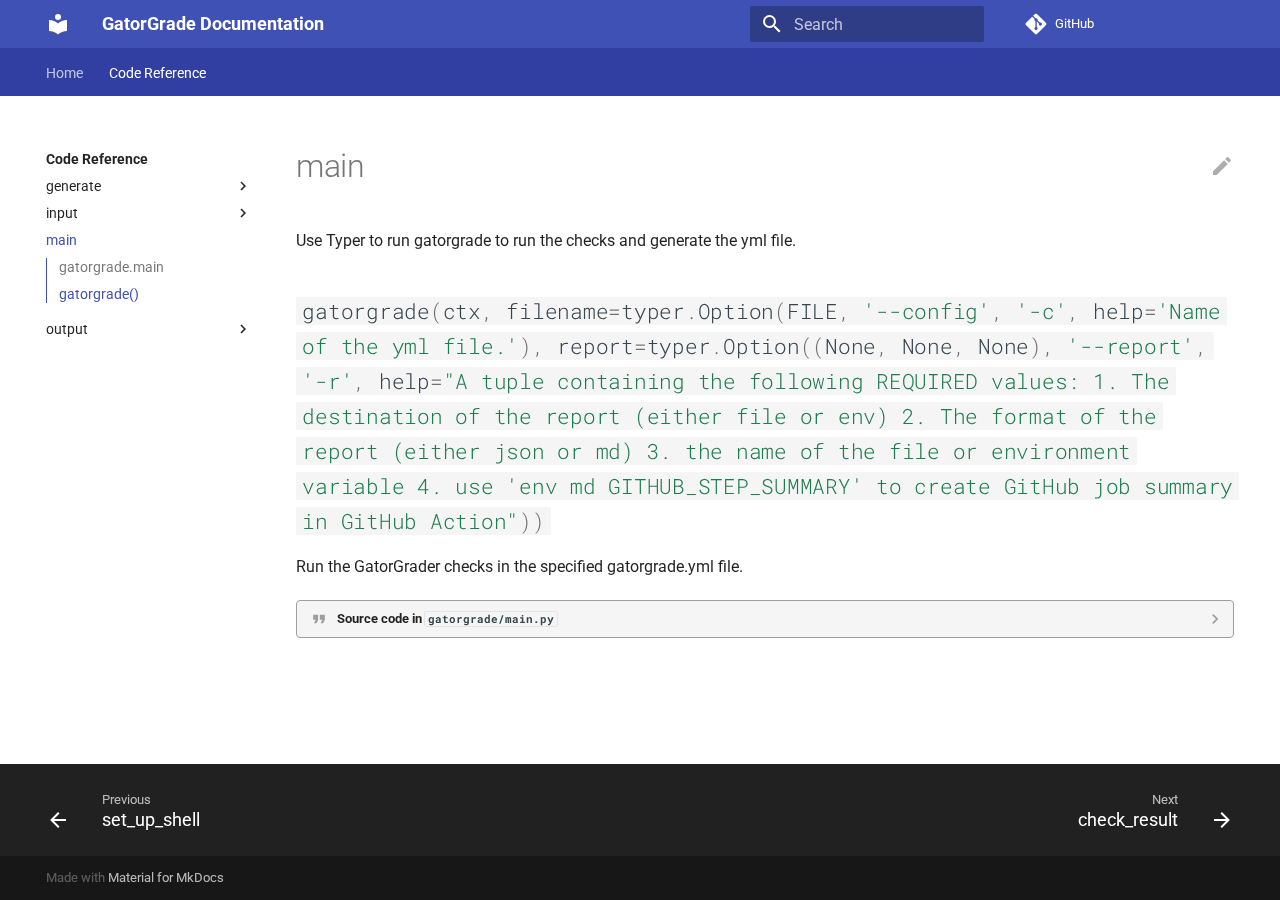
==== commit 03999b32: "Deployed 720312b with MkDocs version: 1.4.1" ====
--- a/reference/main/index.html
+++ b/reference/main/index.html
@@ -633,7 +633,7 @@
 
 
 <h2 id="gatorgrade.main.gatorgrade" class="doc doc-heading">
-<code class="highlight language-python"><span class="n">gatorgrade</span><span class="p">(</span><span class="n">ctx</span><span class="p">,</span> <span class="n">filename</span><span class="o">=</span><span class="n">typer</span><span class="o">.</span><span class="n">Option</span><span class="p">(</span><span class="n">FILE</span><span class="p">,</span> <span class="s1">&#39;--config&#39;</span><span class="p">,</span> <span class="s1">&#39;-c&#39;</span><span class="p">,</span> <span class="n">help</span><span class="o">=</span><span class="s1">&#39;Name of the YML file.&#39;</span><span class="p">))</span></code>
+<code class="highlight language-python"><span class="n">gatorgrade</span><span class="p">(</span><span class="n">ctx</span><span class="p">,</span> <span class="n">filename</span><span class="o">=</span><span class="n">typer</span><span class="o">.</span><span class="n">Option</span><span class="p">(</span><span class="n">FILE</span><span class="p">,</span> <span class="s1">&#39;--config&#39;</span><span class="p">,</span> <span class="s1">&#39;-c&#39;</span><span class="p">,</span> <span class="n">help</span><span class="o">=</span><span class="s1">&#39;Name of the yml file.&#39;</span><span class="p">),</span> <span class="n">report</span><span class="o">=</span><span class="n">typer</span><span class="o">.</span><span class="n">Option</span><span class="p">((</span><span class="kc">None</span><span class="p">,</span> <span class="kc">None</span><span class="p">,</span> <span class="kc">None</span><span class="p">),</span> <span class="s1">&#39;--report&#39;</span><span class="p">,</span> <span class="s1">&#39;-r&#39;</span><span class="p">,</span> <span class="n">help</span><span class="o">=</span><span class="s2">&quot;A tuple containing the following REQUIRED values:             1. The destination of the report (either file or env)             2. The format of the report (either json or md)             3. the name of the file or environment variable            4. use &#39;env md GITHUB_STEP_SUMMARY&#39; to create GitHub job summary in GitHub Action&quot;</span><span class="p">))</span></code>
 
 
 </h2>
@@ -645,8 +645,7 @@
 
         <details class="quote">
           <summary>Source code in <code>gatorgrade/main.py</code></summary>
-          <div class="highlight"><table class="highlighttable"><tr><td class="linenos"><div class="linenodiv"><pre><span></span><span class="normal">33</span>
-<span class="normal">34</span>
+          <div class="highlight"><table class="highlighttable"><tr><td class="linenos"><div class="linenodiv"><pre><span></span><span class="normal">34</span>
 <span class="normal">35</span>
 <span class="normal">36</span>
 <span class="normal">37</span>
@@ -674,10 +673,31 @@
 <span class="normal">59</span>
 <span class="normal">60</span>
 <span class="normal">61</span>
-<span class="normal">62</span></pre></div></td><td class="code"><div><pre><span></span><code><span class="nd">@app</span><span class="o">.</span><span class="n">callback</span><span class="p">(</span><span class="n">invoke_without_command</span><span class="o">=</span><span class="kc">True</span><span class="p">)</span>
+<span class="normal">62</span>
+<span class="normal">63</span>
+<span class="normal">64</span>
+<span class="normal">65</span>
+<span class="normal">66</span>
+<span class="normal">67</span>
+<span class="normal">68</span>
+<span class="normal">69</span>
+<span class="normal">70</span>
+<span class="normal">71</span>
+<span class="normal">72</span>
+<span class="normal">73</span></pre></div></td><td class="code"><div><pre><span></span><code><span class="nd">@app</span><span class="o">.</span><span class="n">callback</span><span class="p">(</span><span class="n">invoke_without_command</span><span class="o">=</span><span class="kc">True</span><span class="p">)</span>
 <span class="k">def</span> <span class="nf">gatorgrade</span><span class="p">(</span>
     <span class="n">ctx</span><span class="p">:</span> <span class="n">typer</span><span class="o">.</span><span class="n">Context</span><span class="p">,</span>
-    <span class="n">filename</span><span class="p">:</span> <span class="n">Path</span> <span class="o">=</span> <span class="n">typer</span><span class="o">.</span><span class="n">Option</span><span class="p">(</span><span class="n">FILE</span><span class="p">,</span> <span class="s2">&quot;--config&quot;</span><span class="p">,</span> <span class="s2">&quot;-c&quot;</span><span class="p">,</span> <span class="n">help</span><span class="o">=</span><span class="s2">&quot;Name of the YML file.&quot;</span><span class="p">),</span>
+    <span class="n">filename</span><span class="p">:</span> <span class="n">Path</span> <span class="o">=</span> <span class="n">typer</span><span class="o">.</span><span class="n">Option</span><span class="p">(</span><span class="n">FILE</span><span class="p">,</span> <span class="s2">&quot;--config&quot;</span><span class="p">,</span> <span class="s2">&quot;-c&quot;</span><span class="p">,</span> <span class="n">help</span><span class="o">=</span><span class="s2">&quot;Name of the yml file.&quot;</span><span class="p">),</span>
+    <span class="n">report</span><span class="p">:</span> <span class="n">Tuple</span><span class="p">[</span><span class="nb">str</span><span class="p">,</span> <span class="nb">str</span><span class="p">,</span> <span class="nb">str</span><span class="p">]</span> <span class="o">=</span> <span class="n">typer</span><span class="o">.</span><span class="n">Option</span><span class="p">(</span>
+        <span class="p">(</span><span class="kc">None</span><span class="p">,</span> <span class="kc">None</span><span class="p">,</span> <span class="kc">None</span><span class="p">),</span>
+        <span class="s2">&quot;--report&quot;</span><span class="p">,</span>
+        <span class="s2">&quot;-r&quot;</span><span class="p">,</span>
+        <span class="n">help</span><span class="o">=</span><span class="s2">&quot;A tuple containing the following REQUIRED values: </span><span class="se">\</span>
+<span class="s2">            1. The destination of the report (either file or env) </span><span class="se">\</span>
+<span class="s2">            2. The format of the report (either json or md) </span><span class="se">\</span>
+<span class="s2">            3. the name of the file or environment variable</span><span class="se">\</span>
+<span class="s2">            4. use &#39;env md GITHUB_STEP_SUMMARY&#39; to create GitHub job summary in GitHub Action&quot;</span><span class="p">,</span>
+    <span class="p">),</span>
 <span class="p">):</span>
     <span class="sd">&quot;&quot;&quot;Run the GatorGrader checks in the specified gatorgrade.yml file.&quot;&quot;&quot;</span>
     <span class="c1"># if ctx.subcommand is None then this means</span>
@@ -688,7 +708,7 @@
         <span class="c1"># there are valid checks and thus the</span>
         <span class="c1"># tool should run them with run_checks</span>
         <span class="k">if</span> <span class="nb">len</span><span class="p">(</span><span class="n">checks</span><span class="p">)</span> <span class="o">&gt;</span> <span class="mi">0</span><span class="p">:</span>
-            <span class="n">checks_status</span> <span class="o">=</span> <span class="n">run_checks</span><span class="p">(</span><span class="n">checks</span><span class="p">)</span>
+            <span class="n">checks_status</span> <span class="o">=</span> <span class="n">run_checks</span><span class="p">(</span><span class="n">checks</span><span class="p">,</span> <span class="n">report</span><span class="p">)</span>
         <span class="c1"># no checks were created and this means</span>
         <span class="c1"># that, most likely, the file was not</span>
         <span class="c1"># valid and thus the tool cannot run checks</span>
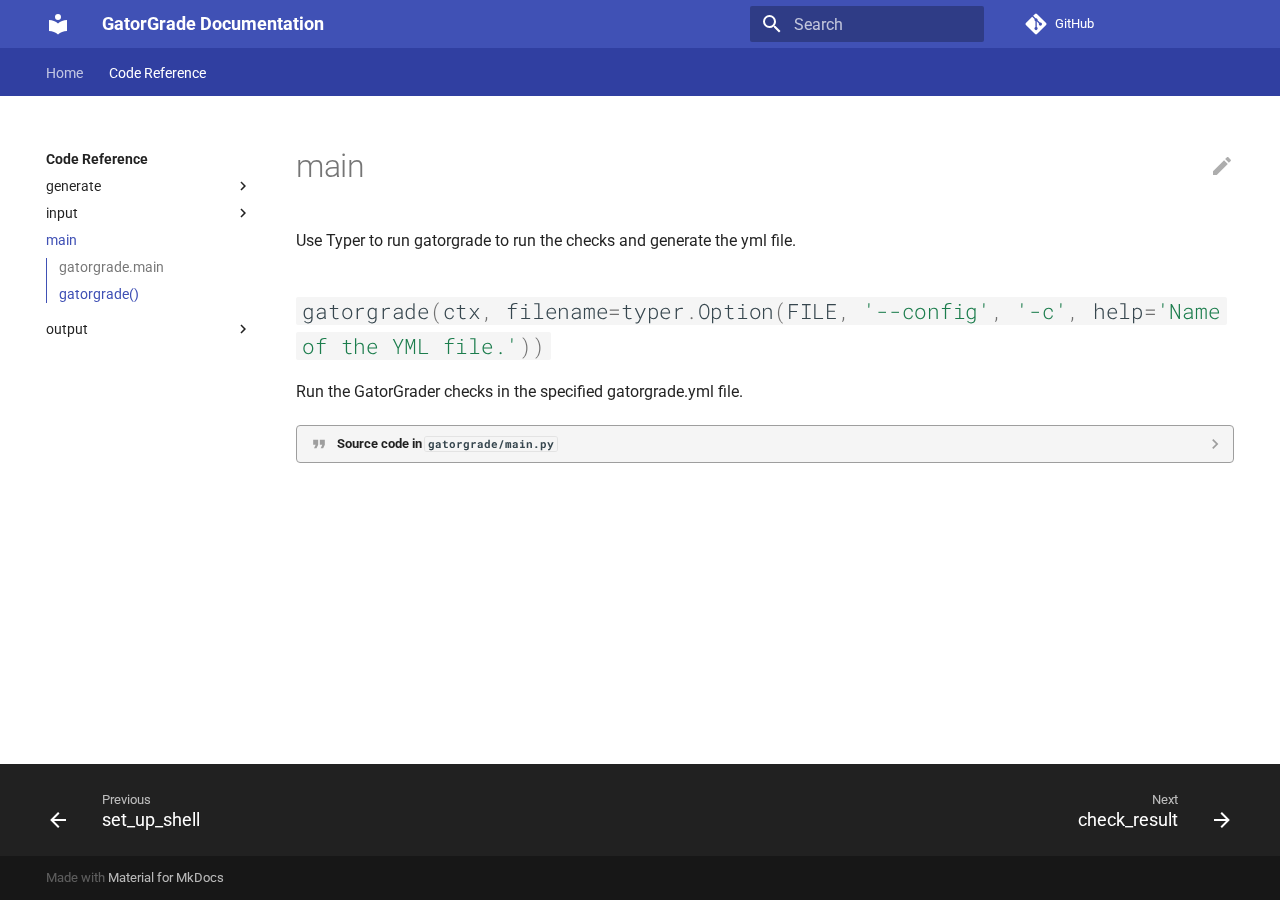
==== commit 3925be8c: "Deployed b96ff26 with MkDocs version: 1.4.1" ====
--- a/reference/main/index.html
+++ b/reference/main/index.html
@@ -633,7 +633,7 @@
 
 
 <h2 id="gatorgrade.main.gatorgrade" class="doc doc-heading">
-<code class="highlight language-python"><span class="n">gatorgrade</span><span class="p">(</span><span class="n">ctx</span><span class="p">,</span> <span class="n">filename</span><span class="o">=</span><span class="n">typer</span><span class="o">.</span><span class="n">Option</span><span class="p">(</span><span class="n">FILE</span><span class="p">,</span> <span class="s1">&#39;--config&#39;</span><span class="p">,</span> <span class="s1">&#39;-c&#39;</span><span class="p">,</span> <span class="n">help</span><span class="o">=</span><span class="s1">&#39;Name of the yml file.&#39;</span><span class="p">),</span> <span class="n">report</span><span class="o">=</span><span class="n">typer</span><span class="o">.</span><span class="n">Option</span><span class="p">((</span><span class="kc">None</span><span class="p">,</span> <span class="kc">None</span><span class="p">,</span> <span class="kc">None</span><span class="p">),</span> <span class="s1">&#39;--report&#39;</span><span class="p">,</span> <span class="s1">&#39;-r&#39;</span><span class="p">,</span> <span class="n">help</span><span class="o">=</span><span class="s2">&quot;A tuple containing the following REQUIRED values:             1. The destination of the report (either file or env)             2. The format of the report (either json or md)             3. the name of the file or environment variable            4. use &#39;env md GITHUB_STEP_SUMMARY&#39; to create GitHub job summary in GitHub Action&quot;</span><span class="p">))</span></code>
+<code class="highlight language-python"><span class="n">gatorgrade</span><span class="p">(</span><span class="n">ctx</span><span class="p">,</span> <span class="n">filename</span><span class="o">=</span><span class="n">typer</span><span class="o">.</span><span class="n">Option</span><span class="p">(</span><span class="n">FILE</span><span class="p">,</span> <span class="s1">&#39;--config&#39;</span><span class="p">,</span> <span class="s1">&#39;-c&#39;</span><span class="p">,</span> <span class="n">help</span><span class="o">=</span><span class="s1">&#39;Name of the YML file.&#39;</span><span class="p">))</span></code>
 
 
 </h2>
@@ -645,7 +645,8 @@
 
         <details class="quote">
           <summary>Source code in <code>gatorgrade/main.py</code></summary>
-          <div class="highlight"><table class="highlighttable"><tr><td class="linenos"><div class="linenodiv"><pre><span></span><span class="normal">34</span>
+          <div class="highlight"><table class="highlighttable"><tr><td class="linenos"><div class="linenodiv"><pre><span></span><span class="normal">33</span>
+<span class="normal">34</span>
 <span class="normal">35</span>
 <span class="normal">36</span>
 <span class="normal">37</span>
@@ -673,31 +674,10 @@
 <span class="normal">59</span>
 <span class="normal">60</span>
 <span class="normal">61</span>
-<span class="normal">62</span>
-<span class="normal">63</span>
-<span class="normal">64</span>
-<span class="normal">65</span>
-<span class="normal">66</span>
-<span class="normal">67</span>
-<span class="normal">68</span>
-<span class="normal">69</span>
-<span class="normal">70</span>
-<span class="normal">71</span>
-<span class="normal">72</span>
-<span class="normal">73</span></pre></div></td><td class="code"><div><pre><span></span><code><span class="nd">@app</span><span class="o">.</span><span class="n">callback</span><span class="p">(</span><span class="n">invoke_without_command</span><span class="o">=</span><span class="kc">True</span><span class="p">)</span>
+<span class="normal">62</span></pre></div></td><td class="code"><div><pre><span></span><code><span class="nd">@app</span><span class="o">.</span><span class="n">callback</span><span class="p">(</span><span class="n">invoke_without_command</span><span class="o">=</span><span class="kc">True</span><span class="p">)</span>
 <span class="k">def</span> <span class="nf">gatorgrade</span><span class="p">(</span>
     <span class="n">ctx</span><span class="p">:</span> <span class="n">typer</span><span class="o">.</span><span class="n">Context</span><span class="p">,</span>
-    <span class="n">filename</span><span class="p">:</span> <span class="n">Path</span> <span class="o">=</span> <span class="n">typer</span><span class="o">.</span><span class="n">Option</span><span class="p">(</span><span class="n">FILE</span><span class="p">,</span> <span class="s2">&quot;--config&quot;</span><span class="p">,</span> <span class="s2">&quot;-c&quot;</span><span class="p">,</span> <span class="n">help</span><span class="o">=</span><span class="s2">&quot;Name of the yml file.&quot;</span><span class="p">),</span>
-    <span class="n">report</span><span class="p">:</span> <span class="n">Tuple</span><span class="p">[</span><span class="nb">str</span><span class="p">,</span> <span class="nb">str</span><span class="p">,</span> <span class="nb">str</span><span class="p">]</span> <span class="o">=</span> <span class="n">typer</span><span class="o">.</span><span class="n">Option</span><span class="p">(</span>
-        <span class="p">(</span><span class="kc">None</span><span class="p">,</span> <span class="kc">None</span><span class="p">,</span> <span class="kc">None</span><span class="p">),</span>
-        <span class="s2">&quot;--report&quot;</span><span class="p">,</span>
-        <span class="s2">&quot;-r&quot;</span><span class="p">,</span>
-        <span class="n">help</span><span class="o">=</span><span class="s2">&quot;A tuple containing the following REQUIRED values: </span><span class="se">\</span>
-<span class="s2">            1. The destination of the report (either file or env) </span><span class="se">\</span>
-<span class="s2">            2. The format of the report (either json or md) </span><span class="se">\</span>
-<span class="s2">            3. the name of the file or environment variable</span><span class="se">\</span>
-<span class="s2">            4. use &#39;env md GITHUB_STEP_SUMMARY&#39; to create GitHub job summary in GitHub Action&quot;</span><span class="p">,</span>
-    <span class="p">),</span>
+    <span class="n">filename</span><span class="p">:</span> <span class="n">Path</span> <span class="o">=</span> <span class="n">typer</span><span class="o">.</span><span class="n">Option</span><span class="p">(</span><span class="n">FILE</span><span class="p">,</span> <span class="s2">&quot;--config&quot;</span><span class="p">,</span> <span class="s2">&quot;-c&quot;</span><span class="p">,</span> <span class="n">help</span><span class="o">=</span><span class="s2">&quot;Name of the YML file.&quot;</span><span class="p">),</span>
 <span class="p">):</span>
     <span class="sd">&quot;&quot;&quot;Run the GatorGrader checks in the specified gatorgrade.yml file.&quot;&quot;&quot;</span>
     <span class="c1"># if ctx.subcommand is None then this means</span>
@@ -708,7 +688,7 @@
         <span class="c1"># there are valid checks and thus the</span>
         <span class="c1"># tool should run them with run_checks</span>
         <span class="k">if</span> <span class="nb">len</span><span class="p">(</span><span class="n">checks</span><span class="p">)</span> <span class="o">&gt;</span> <span class="mi">0</span><span class="p">:</span>
-            <span class="n">checks_status</span> <span class="o">=</span> <span class="n">run_checks</span><span class="p">(</span><span class="n">checks</span><span class="p">,</span> <span class="n">report</span><span class="p">)</span>
+            <span class="n">checks_status</span> <span class="o">=</span> <span class="n">run_checks</span><span class="p">(</span><span class="n">checks</span><span class="p">)</span>
         <span class="c1"># no checks were created and this means</span>
         <span class="c1"># that, most likely, the file was not</span>
         <span class="c1"># valid and thus the tool cannot run checks</span>
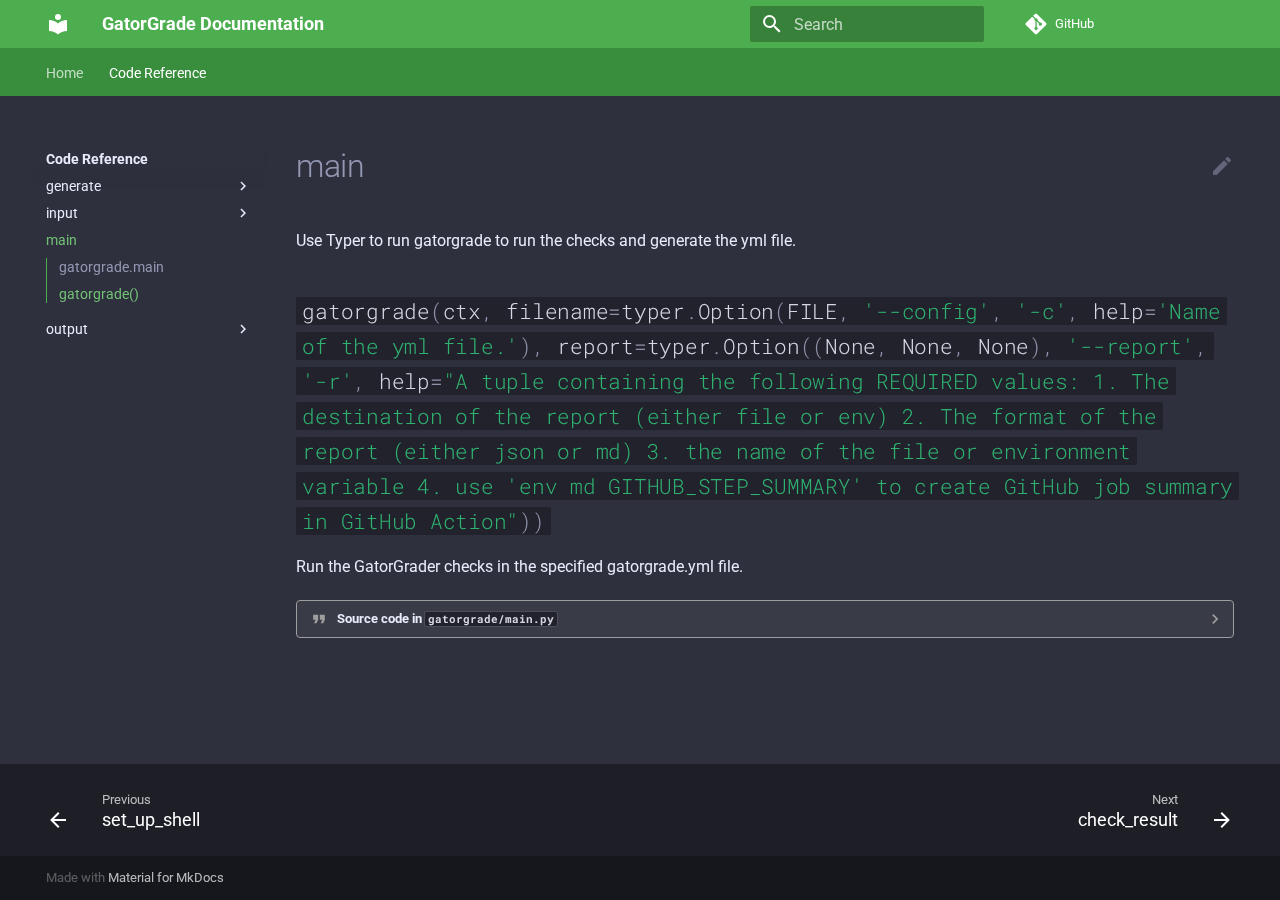
==== commit adcec201: "Deployed 74726f8 with MkDocs version: 1.5.3" ====
--- a/reference/main/index.html
+++ b/reference/main/index.html
@@ -15,7 +15,7 @@
         <link rel="canonical" href="https://gatoreducator.github.io/gatorgrade/docs/reference/main/">
       
       <link rel="icon" href="../../assets/images/favicon.png">
-      <meta name="generator" content="mkdocs-1.4.1, mkdocs-material-8.5.6">
+      <meta name="generator" content="mkdocs-1.5.3, mkdocs-material-8.5.10">
     
     
       
@@ -23,10 +23,10 @@
       
     
     
-      <link rel="stylesheet" href="../../assets/stylesheets/main.20d9efc8.min.css">
-      
-        
-        <link rel="stylesheet" href="../../assets/stylesheets/palette.cbb835fc.min.css">
+      <link rel="stylesheet" href="../../assets/stylesheets/main.975780f9.min.css">
+      
+        
+        <link rel="stylesheet" href="../../assets/stylesheets/palette.2505c338.min.css">
         
           
           
@@ -158,7 +158,7 @@
         <a href="https://github.com/GatorEducator/gatorgrade" title="Go to repository" class="md-source" data-md-component="source">
   <div class="md-source__icon md-icon">
     
-    <svg xmlns="http://www.w3.org/2000/svg" viewBox="0 0 448 512"><!--! Font Awesome Free 6.2.0 by @fontawesome - https://fontawesome.com License - https://fontawesome.com/license/free (Icons: CC BY 4.0, Fonts: SIL OFL 1.1, Code: MIT License) Copyright 2022 Fonticons, Inc.--><path d="M439.55 236.05 244 40.45a28.87 28.87 0 0 0-40.81 0l-40.66 40.63 51.52 51.52c27.06-9.14 52.68 16.77 43.39 43.68l49.66 49.66c34.23-11.8 61.18 31 35.47 56.69-26.49 26.49-70.21-2.87-56-37.34L240.22 199v121.85c25.3 12.54 22.26 41.85 9.08 55a34.34 34.34 0 0 1-48.55 0c-17.57-17.6-11.07-46.91 11.25-56v-123c-20.8-8.51-24.6-30.74-18.64-45L142.57 101 8.45 235.14a28.86 28.86 0 0 0 0 40.81l195.61 195.6a28.86 28.86 0 0 0 40.8 0l194.69-194.69a28.86 28.86 0 0 0 0-40.81z"/></svg>
+    <svg xmlns="http://www.w3.org/2000/svg" viewBox="0 0 448 512"><!--! Font Awesome Free 6.2.1 by @fontawesome - https://fontawesome.com License - https://fontawesome.com/license/free (Icons: CC BY 4.0, Fonts: SIL OFL 1.1, Code: MIT License) Copyright 2022 Fonticons, Inc.--><path d="M439.55 236.05 244 40.45a28.87 28.87 0 0 0-40.81 0l-40.66 40.63 51.52 51.52c27.06-9.14 52.68 16.77 43.39 43.68l49.66 49.66c34.23-11.8 61.18 31 35.47 56.69-26.49 26.49-70.21-2.87-56-37.34L240.22 199v121.85c25.3 12.54 22.26 41.85 9.08 55a34.34 34.34 0 0 1-48.55 0c-17.57-17.6-11.07-46.91 11.25-56v-123c-20.8-8.51-24.6-30.74-18.64-45L142.57 101 8.45 235.14a28.86 28.86 0 0 0 0 40.81l195.61 195.6a28.86 28.86 0 0 0 40.8 0l194.69-194.69a28.86 28.86 0 0 0 0-40.81z"/></svg>
   </div>
   <div class="md-source__repository">
     GitHub
@@ -253,7 +253,7 @@
       <a href="https://github.com/GatorEducator/gatorgrade" title="Go to repository" class="md-source" data-md-component="source">
   <div class="md-source__icon md-icon">
     
-    <svg xmlns="http://www.w3.org/2000/svg" viewBox="0 0 448 512"><!--! Font Awesome Free 6.2.0 by @fontawesome - https://fontawesome.com License - https://fontawesome.com/license/free (Icons: CC BY 4.0, Fonts: SIL OFL 1.1, Code: MIT License) Copyright 2022 Fonticons, Inc.--><path d="M439.55 236.05 244 40.45a28.87 28.87 0 0 0-40.81 0l-40.66 40.63 51.52 51.52c27.06-9.14 52.68 16.77 43.39 43.68l49.66 49.66c34.23-11.8 61.18 31 35.47 56.69-26.49 26.49-70.21-2.87-56-37.34L240.22 199v121.85c25.3 12.54 22.26 41.85 9.08 55a34.34 34.34 0 0 1-48.55 0c-17.57-17.6-11.07-46.91 11.25-56v-123c-20.8-8.51-24.6-30.74-18.64-45L142.57 101 8.45 235.14a28.86 28.86 0 0 0 0 40.81l195.61 195.6a28.86 28.86 0 0 0 40.8 0l194.69-194.69a28.86 28.86 0 0 0 0-40.81z"/></svg>
+    <svg xmlns="http://www.w3.org/2000/svg" viewBox="0 0 448 512"><!--! Font Awesome Free 6.2.1 by @fontawesome - https://fontawesome.com License - https://fontawesome.com/license/free (Icons: CC BY 4.0, Fonts: SIL OFL 1.1, Code: MIT License) Copyright 2022 Fonticons, Inc.--><path d="M439.55 236.05 244 40.45a28.87 28.87 0 0 0-40.81 0l-40.66 40.63 51.52 51.52c27.06-9.14 52.68 16.77 43.39 43.68l49.66 49.66c34.23-11.8 61.18 31 35.47 56.69-26.49 26.49-70.21-2.87-56-37.34L240.22 199v121.85c25.3 12.54 22.26 41.85 9.08 55a34.34 34.34 0 0 1-48.55 0c-17.57-17.6-11.07-46.91 11.25-56v-123c-20.8-8.51-24.6-30.74-18.64-45L142.57 101 8.45 235.14a28.86 28.86 0 0 0 0 40.81l195.61 195.6a28.86 28.86 0 0 0 40.8 0l194.69-194.69a28.86 28.86 0 0 0 0-40.81z"/></svg>
   </div>
   <div class="md-source__repository">
     GitHub
@@ -633,7 +633,7 @@
 
 
 <h2 id="gatorgrade.main.gatorgrade" class="doc doc-heading">
-<code class="highlight language-python"><span class="n">gatorgrade</span><span class="p">(</span><span class="n">ctx</span><span class="p">,</span> <span class="n">filename</span><span class="o">=</span><span class="n">typer</span><span class="o">.</span><span class="n">Option</span><span class="p">(</span><span class="n">FILE</span><span class="p">,</span> <span class="s1">&#39;--config&#39;</span><span class="p">,</span> <span class="s1">&#39;-c&#39;</span><span class="p">,</span> <span class="n">help</span><span class="o">=</span><span class="s1">&#39;Name of the YML file.&#39;</span><span class="p">))</span></code>
+<code class="highlight language-python"><span class="n">gatorgrade</span><span class="p">(</span><span class="n">ctx</span><span class="p">,</span> <span class="n">filename</span><span class="o">=</span><span class="n">typer</span><span class="o">.</span><span class="n">Option</span><span class="p">(</span><span class="n">FILE</span><span class="p">,</span> <span class="s1">&#39;--config&#39;</span><span class="p">,</span> <span class="s1">&#39;-c&#39;</span><span class="p">,</span> <span class="n">help</span><span class="o">=</span><span class="s1">&#39;Name of the yml file.&#39;</span><span class="p">),</span> <span class="n">report</span><span class="o">=</span><span class="n">typer</span><span class="o">.</span><span class="n">Option</span><span class="p">((</span><span class="kc">None</span><span class="p">,</span> <span class="kc">None</span><span class="p">,</span> <span class="kc">None</span><span class="p">),</span> <span class="s1">&#39;--report&#39;</span><span class="p">,</span> <span class="s1">&#39;-r&#39;</span><span class="p">,</span> <span class="n">help</span><span class="o">=</span><span class="s2">&quot;A tuple containing the following REQUIRED values:             1. The destination of the report (either file or env)             2. The format of the report (either json or md)             3. the name of the file or environment variable            4. use &#39;env md GITHUB_STEP_SUMMARY&#39; to create GitHub job summary in GitHub Action&quot;</span><span class="p">))</span></code>
 
 
 </h2>
@@ -645,8 +645,7 @@
 
         <details class="quote">
           <summary>Source code in <code>gatorgrade/main.py</code></summary>
-          <div class="highlight"><table class="highlighttable"><tr><td class="linenos"><div class="linenodiv"><pre><span></span><span class="normal">33</span>
-<span class="normal">34</span>
+          <div class="highlight"><table class="highlighttable"><tr><td class="linenos"><div class="linenodiv"><pre><span></span><span class="normal">34</span>
 <span class="normal">35</span>
 <span class="normal">36</span>
 <span class="normal">37</span>
@@ -674,12 +673,33 @@
 <span class="normal">59</span>
 <span class="normal">60</span>
 <span class="normal">61</span>
-<span class="normal">62</span></pre></div></td><td class="code"><div><pre><span></span><code><span class="nd">@app</span><span class="o">.</span><span class="n">callback</span><span class="p">(</span><span class="n">invoke_without_command</span><span class="o">=</span><span class="kc">True</span><span class="p">)</span>
+<span class="normal">62</span>
+<span class="normal">63</span>
+<span class="normal">64</span>
+<span class="normal">65</span>
+<span class="normal">66</span>
+<span class="normal">67</span>
+<span class="normal">68</span>
+<span class="normal">69</span>
+<span class="normal">70</span>
+<span class="normal">71</span>
+<span class="normal">72</span>
+<span class="normal">73</span></pre></div></td><td class="code"><div><pre><span></span><code><span class="nd">@app</span><span class="o">.</span><span class="n">callback</span><span class="p">(</span><span class="n">invoke_without_command</span><span class="o">=</span><span class="kc">True</span><span class="p">)</span>
 <span class="k">def</span> <span class="nf">gatorgrade</span><span class="p">(</span>
     <span class="n">ctx</span><span class="p">:</span> <span class="n">typer</span><span class="o">.</span><span class="n">Context</span><span class="p">,</span>
-    <span class="n">filename</span><span class="p">:</span> <span class="n">Path</span> <span class="o">=</span> <span class="n">typer</span><span class="o">.</span><span class="n">Option</span><span class="p">(</span><span class="n">FILE</span><span class="p">,</span> <span class="s2">&quot;--config&quot;</span><span class="p">,</span> <span class="s2">&quot;-c&quot;</span><span class="p">,</span> <span class="n">help</span><span class="o">=</span><span class="s2">&quot;Name of the YML file.&quot;</span><span class="p">),</span>
+    <span class="n">filename</span><span class="p">:</span> <span class="n">Path</span> <span class="o">=</span> <span class="n">typer</span><span class="o">.</span><span class="n">Option</span><span class="p">(</span><span class="n">FILE</span><span class="p">,</span> <span class="s2">&quot;--config&quot;</span><span class="p">,</span> <span class="s2">&quot;-c&quot;</span><span class="p">,</span> <span class="n">help</span><span class="o">=</span><span class="s2">&quot;Name of the yml file.&quot;</span><span class="p">),</span>
+    <span class="n">report</span><span class="p">:</span> <span class="n">Tuple</span><span class="p">[</span><span class="nb">str</span><span class="p">,</span> <span class="nb">str</span><span class="p">,</span> <span class="nb">str</span><span class="p">]</span> <span class="o">=</span> <span class="n">typer</span><span class="o">.</span><span class="n">Option</span><span class="p">(</span>
+        <span class="p">(</span><span class="kc">None</span><span class="p">,</span> <span class="kc">None</span><span class="p">,</span> <span class="kc">None</span><span class="p">),</span>
+        <span class="s2">&quot;--report&quot;</span><span class="p">,</span>
+        <span class="s2">&quot;-r&quot;</span><span class="p">,</span>
+        <span class="n">help</span><span class="o">=</span><span class="s2">&quot;A tuple containing the following REQUIRED values: </span><span class="se">\</span>
+<span class="s2">            1. The destination of the report (either file or env) </span><span class="se">\</span>
+<span class="s2">            2. The format of the report (either json or md) </span><span class="se">\</span>
+<span class="s2">            3. the name of the file or environment variable</span><span class="se">\</span>
+<span class="s2">            4. use &#39;env md GITHUB_STEP_SUMMARY&#39; to create GitHub job summary in GitHub Action&quot;</span><span class="p">,</span>
+    <span class="p">),</span>
 <span class="p">):</span>
-    <span class="sd">&quot;&quot;&quot;Run the GatorGrader checks in the specified gatorgrade.yml file.&quot;&quot;&quot;</span>
+<span class="w">    </span><span class="sd">&quot;&quot;&quot;Run the GatorGrader checks in the specified gatorgrade.yml file.&quot;&quot;&quot;</span>
     <span class="c1"># if ctx.subcommand is None then this means</span>
     <span class="c1"># that, by default, gatorgrade should run in checking mode</span>
     <span class="k">if</span> <span class="n">ctx</span><span class="o">.</span><span class="n">invoked_subcommand</span> <span class="ow">is</span> <span class="kc">None</span><span class="p">:</span>
@@ -688,7 +708,7 @@
         <span class="c1"># there are valid checks and thus the</span>
         <span class="c1"># tool should run them with run_checks</span>
         <span class="k">if</span> <span class="nb">len</span><span class="p">(</span><span class="n">checks</span><span class="p">)</span> <span class="o">&gt;</span> <span class="mi">0</span><span class="p">:</span>
-            <span class="n">checks_status</span> <span class="o">=</span> <span class="n">run_checks</span><span class="p">(</span><span class="n">checks</span><span class="p">)</span>
+            <span class="n">checks_status</span> <span class="o">=</span> <span class="n">run_checks</span><span class="p">(</span><span class="n">checks</span><span class="p">,</span> <span class="n">report</span><span class="p">)</span>
         <span class="c1"># no checks were created and this means</span>
         <span class="c1"># that, most likely, the file was not</span>
         <span class="c1"># valid and thus the tool cannot run checks</span>
@@ -797,11 +817,12 @@
       <div class="md-dialog__inner md-typeset"></div>
     </div>
     
-    <script id="__config" type="application/json">{"base": "../..", "features": ["navigation.instant", "navigation.tabs", "toc.integrate", "navigation.top", "search.suggest", "search.highlight"], "search": "../../assets/javascripts/workers/search.5bf1dace.min.js", "translations": {"clipboard.copied": "Copied to clipboard", "clipboard.copy": "Copy to clipboard", "search.config.lang": "en", "search.config.pipeline": "trimmer, stopWordFilter", "search.config.separator": "[\\s\\-]+", "search.placeholder": "Search", "search.result.more.one": "1 more on this page", "search.result.more.other": "# more on this page", "search.result.none": "No matching documents", "search.result.one": "1 matching document", "search.result.other": "# matching documents", "search.result.placeholder": "Type to start searching", "search.result.term.missing": "Missing", "select.version.title": "Select version"}}</script>
-    
-    
-      <script src="../../assets/javascripts/bundle.078830c0.min.js"></script>
-      
+    <script id="__config" type="application/json">{"base": "../..", "features": ["navigation.instant", "navigation.tabs", "toc.integrate", "navigation.top", "search.suggest", "search.highlight"], "search": "../../assets/javascripts/workers/search.16e2a7d4.min.js", "translations": {"clipboard.copied": "Copied to clipboard", "clipboard.copy": "Copy to clipboard", "search.config.lang": "en", "search.config.pipeline": "trimmer, stopWordFilter", "search.config.separator": "[\\s\\-]+", "search.placeholder": "Search", "search.result.more.one": "1 more on this page", "search.result.more.other": "# more on this page", "search.result.none": "No matching documents", "search.result.one": "1 matching document", "search.result.other": "# matching documents", "search.result.placeholder": "Type to start searching", "search.result.term.missing": "Missing", "select.version.title": "Select version"}}</script>
+    
+    
+      <script src="../../assets/javascripts/bundle.5a2dcb6a.min.js"></script>
+      
+    
     
   </body>
 </html>--- a/assets/stylesheets/main.975780f9.min.css
+++ b/assets/stylesheets/main.975780f9.min.css
@@ -0,0 +1 @@
+@charset "UTF-8";html{-webkit-text-size-adjust:none;-moz-text-size-adjust:none;text-size-adjust:none;box-sizing:border-box}*,:after,:before{box-sizing:inherit}@media (prefers-reduced-motion){*,:after,:before{transition:none!important}}body{margin:0}a,button,input,label{-webkit-tap-highlight-color:transparent}a{color:inherit;text-decoration:none}hr{border:0;box-sizing:initial;display:block;height:.05rem;overflow:visible;padding:0}small{font-size:80%}sub,sup{line-height:1em}img{border-style:none}table{border-collapse:initial;border-spacing:0}td,th{font-weight:400;vertical-align:top}button{background:#0000;border:0;font-family:inherit;font-size:inherit;margin:0;padding:0}input{border:0;outline:none}:root{--md-primary-fg-color:#4051b5;--md-primary-fg-color--light:#5d6cc0;--md-primary-fg-color--dark:#303fa1;--md-primary-bg-color:#fff;--md-primary-bg-color--light:#ffffffb3;--md-accent-fg-color:#526cfe;--md-accent-fg-color--transparent:#526cfe1a;--md-accent-bg-color:#fff;--md-accent-bg-color--light:#ffffffb3}:root,[data-md-color-scheme=default]{--md-default-fg-color:#000000de;--md-default-fg-color--light:#0000008a;--md-default-fg-color--lighter:#00000052;--md-default-fg-color--lightest:#00000012;--md-default-bg-color:#fff;--md-default-bg-color--light:#ffffffb3;--md-default-bg-color--lighter:#ffffff4d;--md-default-bg-color--lightest:#ffffff1f;--md-code-fg-color:#36464e;--md-code-bg-color:#f5f5f5;--md-code-hl-color:#ffff0080;--md-code-hl-number-color:#d52a2a;--md-code-hl-special-color:#db1457;--md-code-hl-function-color:#a846b9;--md-code-hl-constant-color:#6e59d9;--md-code-hl-keyword-color:#3f6ec6;--md-code-hl-string-color:#1c7d4d;--md-code-hl-name-color:var(--md-code-fg-color);--md-code-hl-operator-color:var(--md-default-fg-color--light);--md-code-hl-punctuation-color:var(--md-default-fg-color--light);--md-code-hl-comment-color:var(--md-default-fg-color--light);--md-code-hl-generic-color:var(--md-default-fg-color--light);--md-code-hl-variable-color:var(--md-default-fg-color--light);--md-typeset-color:var(--md-default-fg-color);--md-typeset-a-color:var(--md-primary-fg-color);--md-typeset-mark-color:#ffff0080;--md-typeset-del-color:#f5503d26;--md-typeset-ins-color:#0bd57026;--md-typeset-kbd-color:#fafafa;--md-typeset-kbd-accent-color:#fff;--md-typeset-kbd-border-color:#b8b8b8;--md-typeset-table-color:#0000001f;--md-admonition-fg-color:var(--md-default-fg-color);--md-admonition-bg-color:var(--md-default-bg-color);--md-footer-fg-color:#fff;--md-footer-fg-color--light:#ffffffb3;--md-footer-fg-color--lighter:#ffffff4d;--md-footer-bg-color:#000000de;--md-footer-bg-color--dark:#00000052;--md-shadow-z1:0 0.2rem 0.5rem #0000000d,0 0 0.05rem #0000001a;--md-shadow-z2:0 0.2rem 0.5rem #0000001a,0 0 0.05rem #00000040;--md-shadow-z3:0 0.2rem 0.5rem #0003,0 0 0.05rem #00000059}.md-icon svg{fill:currentcolor;display:block;height:1.2rem;width:1.2rem}body{-webkit-font-smoothing:antialiased;-moz-osx-font-smoothing:grayscale;--md-text-font-family:var(--md-text-font,_),-apple-system,BlinkMacSystemFont,Helvetica,Arial,sans-serif;--md-code-font-family:var(--md-code-font,_),SFMono-Regular,Consolas,Menlo,monospace}body,input{font-feature-settings:"kern","liga";font-family:var(--md-text-font-family)}body,code,input,kbd,pre{color:var(--md-typeset-color)}code,kbd,pre{font-feature-settings:"kern";font-family:var(--md-code-font-family)}:root{--md-typeset-table-sort-icon:url('data:image/svg+xml;charset=utf-8,<svg xmlns="http://www.w3.org/2000/svg" viewBox="0 0 24 24"><path d="m18 21-4-4h3V7h-3l4-4 4 4h-3v10h3M2 19v-2h10v2M2 13v-2h7v2M2 7V5h4v2H2Z"/></svg>');--md-typeset-table-sort-icon--asc:url('data:image/svg+xml;charset=utf-8,<svg xmlns="http://www.w3.org/2000/svg" viewBox="0 0 24 24"><path d="M19 17h3l-4 4-4-4h3V3h2M2 17h10v2H2M6 5v2H2V5m0 6h7v2H2v-2Z"/></svg>');--md-typeset-table-sort-icon--desc:url('data:image/svg+xml;charset=utf-8,<svg xmlns="http://www.w3.org/2000/svg" viewBox="0 0 24 24"><path d="M19 7h3l-4-4-4 4h3v14h2M2 17h10v2H2M6 5v2H2V5m0 6h7v2H2v-2Z"/></svg>')}.md-typeset{-webkit-print-color-adjust:exact;color-adjust:exact;font-size:.8rem;line-height:1.6}@media print{.md-typeset{font-size:.68rem}}.md-typeset blockquote,.md-typeset dl,.md-typeset figure,.md-typeset ol,.md-typeset pre,.md-typeset ul{margin-bottom:1em;margin-top:1em}.md-typeset h1{color:var(--md-default-fg-color--light);font-size:2em;line-height:1.3;margin:0 0 1.25em}.md-typeset h1,.md-typeset h2{font-weight:300;letter-spacing:-.01em}.md-typeset h2{font-size:1.5625em;line-height:1.4;margin:1.6em 0 .64em}.md-typeset h3{font-size:1.25em;font-weight:400;letter-spacing:-.01em;line-height:1.5;margin:1.6em 0 .8em}.md-typeset h2+h3{margin-top:.8em}.md-typeset h4{font-weight:700;letter-spacing:-.01em;margin:1em 0}.md-typeset h5,.md-typeset h6{color:var(--md-default-fg-color--light);font-size:.8em;font-weight:700;letter-spacing:-.01em;margin:1.25em 0}.md-typeset h5{text-transform:uppercase}.md-typeset hr{border-bottom:.05rem solid var(--md-default-fg-color--lightest);display:flow-root;margin:1.5em 0}.md-typeset a{color:var(--md-typeset-a-color);word-break:break-word}.md-typeset a,.md-typeset a:before{transition:color 125ms}.md-typeset a:focus,.md-typeset a:hover{color:var(--md-accent-fg-color)}.md-typeset a:focus code,.md-typeset a:hover code{background-color:var(--md-accent-fg-color--transparent)}.md-typeset a code{color:currentcolor;transition:background-color 125ms}.md-typeset a.focus-visible{outline-color:var(--md-accent-fg-color);outline-offset:.2rem}.md-typeset code,.md-typeset kbd,.md-typeset pre{color:var(--md-code-fg-color);direction:ltr;font-variant-ligatures:none}@media print{.md-typeset code,.md-typeset kbd,.md-typeset pre{white-space:pre-wrap}}.md-typeset code{background-color:var(--md-code-bg-color);border-radius:.1rem;-webkit-box-decoration-break:clone;box-decoration-break:clone;font-size:.85em;padding:0 .2941176471em;word-break:break-word}.md-typeset code:not(.focus-visible){-webkit-tap-highlight-color:transparent;outline:none}.md-typeset pre{display:flow-root;line-height:1.4;position:relative}.md-typeset pre>code{-webkit-box-decoration-break:slice;box-decoration-break:slice;box-shadow:none;display:block;margin:0;outline-color:var(--md-accent-fg-color);overflow:auto;padding:.7720588235em 1.1764705882em;scrollbar-color:var(--md-default-fg-color--lighter) #0000;scrollbar-width:thin;touch-action:auto;word-break:normal}.md-typeset pre>code:hover{scrollbar-color:var(--md-accent-fg-color) #0000}.md-typeset pre>code::-webkit-scrollbar{height:.2rem;width:.2rem}.md-typeset pre>code::-webkit-scrollbar-thumb{background-color:var(--md-default-fg-color--lighter)}.md-typeset pre>code::-webkit-scrollbar-thumb:hover{background-color:var(--md-accent-fg-color)}.md-typeset kbd{background-color:var(--md-typeset-kbd-color);border-radius:.1rem;box-shadow:0 .1rem 0 .05rem var(--md-typeset-kbd-border-color),0 .1rem 0 var(--md-typeset-kbd-border-color),0 -.1rem .2rem var(--md-typeset-kbd-accent-color) inset;color:var(--md-default-fg-color);display:inline-block;font-size:.75em;padding:0 .6666666667em;vertical-align:text-top;word-break:break-word}.md-typeset mark{background-color:var(--md-typeset-mark-color);-webkit-box-decoration-break:clone;box-decoration-break:clone;color:inherit;word-break:break-word}.md-typeset abbr{border-bottom:.05rem dotted var(--md-default-fg-color--light);cursor:help;text-decoration:none}@media (hover:none){.md-typeset abbr{position:relative}.md-typeset abbr[title]:-webkit-any(:focus,:hover):after{background-color:var(--md-default-fg-color);border-radius:.1rem;box-shadow:var(--md-shadow-z3);color:var(--md-default-bg-color);content:attr(title);display:inline-block;font-size:.7rem;margin-top:2em;max-width:80%;min-width:-webkit-max-content;min-width:max-content;padding:.2rem .3rem;position:absolute;width:auto}.md-typeset abbr[title]:-moz-any(:focus,:hover):after{background-color:var(--md-default-fg-color);border-radius:.1rem;box-shadow:var(--md-shadow-z3);color:var(--md-default-bg-color);content:attr(title);display:inline-block;font-size:.7rem;margin-top:2em;max-width:80%;min-width:-moz-max-content;min-width:max-content;padding:.2rem .3rem;position:absolute;width:auto}[dir=ltr] .md-typeset abbr[title]:-webkit-any(:focus,:hover):after{left:0}[dir=ltr] .md-typeset abbr[title]:-moz-any(:focus,:hover):after{left:0}[dir=ltr] .md-typeset abbr[title]:is(:focus,:hover):after{left:0}[dir=rtl] .md-typeset abbr[title]:-webkit-any(:focus,:hover):after{right:0}[dir=rtl] .md-typeset abbr[title]:-moz-any(:focus,:hover):after{right:0}[dir=rtl] .md-typeset abbr[title]:is(:focus,:hover):after{right:0}.md-typeset abbr[title]:is(:focus,:hover):after{background-color:var(--md-default-fg-color);border-radius:.1rem;box-shadow:var(--md-shadow-z3);color:var(--md-default-bg-color);content:attr(title);display:inline-block;font-size:.7rem;margin-top:2em;max-width:80%;min-width:-webkit-max-content;min-width:-moz-max-content;min-width:max-content;padding:.2rem .3rem;position:absolute;width:auto}}.md-typeset small{opacity:.75}[dir=ltr] .md-typeset sub,[dir=ltr] .md-typeset sup{margin-left:.078125em}[dir=rtl] .md-typeset sub,[dir=rtl] .md-typeset sup{margin-right:.078125em}[dir=ltr] .md-typeset blockquote{padding-left:.6rem}[dir=rtl] .md-typeset blockquote{padding-right:.6rem}[dir=ltr] .md-typeset blockquote{border-left:.2rem solid var(--md-default-fg-color--lighter)}[dir=rtl] .md-typeset blockquote{border-right:.2rem solid var(--md-default-fg-color--lighter)}.md-typeset blockquote{color:var(--md-default-fg-color--light);margin-left:0;margin-right:0}.md-typeset ul{list-style-type:disc}[dir=ltr] .md-typeset ol,[dir=ltr] .md-typeset ul{margin-left:.625em}[dir=rtl] .md-typeset ol,[dir=rtl] .md-typeset ul{margin-right:.625em}.md-typeset ol,.md-typeset ul{padding:0}.md-typeset ol:not([hidden]),.md-typeset ul:not([hidden]){display:flow-root}.md-typeset ol ol,.md-typeset ul ol{list-style-type:lower-alpha}.md-typeset ol ol ol,.md-typeset ul ol ol{list-style-type:lower-roman}[dir=ltr] .md-typeset ol li,[dir=ltr] .md-typeset ul li{margin-left:1.25em}[dir=rtl] .md-typeset ol li,[dir=rtl] .md-typeset ul li{margin-right:1.25em}.md-typeset ol li,.md-typeset ul li{margin-bottom:.5em}.md-typeset ol li blockquote,.md-typeset ol li p,.md-typeset ul li blockquote,.md-typeset ul li p{margin:.5em 0}.md-typeset ol li:last-child,.md-typeset ul li:last-child{margin-bottom:0}.md-typeset ol li :-webkit-any(ul,ol),.md-typeset ul li :-webkit-any(ul,ol){margin-bottom:.5em;margin-top:.5em}.md-typeset ol li :-moz-any(ul,ol),.md-typeset ul li :-moz-any(ul,ol){margin-bottom:.5em;margin-top:.5em}[dir=ltr] .md-typeset ol li :-webkit-any(ul,ol),[dir=ltr] .md-typeset ul li :-webkit-any(ul,ol){margin-left:.625em}[dir=ltr] .md-typeset ol li :-moz-any(ul,ol),[dir=ltr] .md-typeset ul li :-moz-any(ul,ol){margin-left:.625em}[dir=ltr] .md-typeset ol li :is(ul,ol),[dir=ltr] .md-typeset ul li :is(ul,ol){margin-left:.625em}[dir=rtl] .md-typeset ol li :-webkit-any(ul,ol),[dir=rtl] .md-typeset ul li :-webkit-any(ul,ol){margin-right:.625em}[dir=rtl] .md-typeset ol li :-moz-any(ul,ol),[dir=rtl] .md-typeset ul li :-moz-any(ul,ol){margin-right:.625em}[dir=rtl] .md-typeset ol li :is(ul,ol),[dir=rtl] .md-typeset ul li :is(ul,ol){margin-right:.625em}.md-typeset ol li :is(ul,ol),.md-typeset ul li :is(ul,ol){margin-bottom:.5em;margin-top:.5em}[dir=ltr] .md-typeset dd{margin-left:1.875em}[dir=rtl] .md-typeset dd{margin-right:1.875em}.md-typeset dd{margin-bottom:1.5em;margin-top:1em}.md-typeset img,.md-typeset svg,.md-typeset video{height:auto;max-width:100%}.md-typeset img[align=left]{margin:1em 1em 1em 0}.md-typeset img[align=right]{margin:1em 0 1em 1em}.md-typeset img[align]:only-child{margin-top:0}.md-typeset img[src$="#gh-dark-mode-only"],.md-typeset img[src$="#only-dark"]{display:none}.md-typeset figure{display:flow-root;margin:1em auto;max-width:100%;text-align:center;width:-webkit-fit-content;width:-moz-fit-content;width:fit-content}.md-typeset figure img{display:block}.md-typeset figcaption{font-style:italic;margin:1em auto;max-width:24rem}.md-typeset iframe{max-width:100%}.md-typeset table:not([class]){background-color:var(--md-default-bg-color);border:.05rem solid var(--md-typeset-table-color);border-radius:.1rem;display:inline-block;font-size:.64rem;max-width:100%;overflow:auto;touch-action:auto}@media print{.md-typeset table:not([class]){display:table}}.md-typeset table:not([class])+*{margin-top:1.5em}.md-typeset table:not([class]) :-webkit-any(th,td)>:first-child{margin-top:0}.md-typeset table:not([class]) :-moz-any(th,td)>:first-child{margin-top:0}.md-typeset table:not([class]) :is(th,td)>:first-child{margin-top:0}.md-typeset table:not([class]) :-webkit-any(th,td)>:last-child{margin-bottom:0}.md-typeset table:not([class]) :-moz-any(th,td)>:last-child{margin-bottom:0}.md-typeset table:not([class]) :is(th,td)>:last-child{margin-bottom:0}.md-typeset table:not([class]) :-webkit-any(th,td):not([align]){text-align:left}.md-typeset table:not([class]) :-moz-any(th,td):not([align]){text-align:left}.md-typeset table:not([class]) :is(th,td):not([align]){text-align:left}[dir=rtl] .md-typeset table:not([class]) :-webkit-any(th,td):not([align]){text-align:right}[dir=rtl] .md-typeset table:not([class]) :-moz-any(th,td):not([align]){text-align:right}[dir=rtl] .md-typeset table:not([class]) :is(th,td):not([align]){text-align:right}.md-typeset table:not([class]) th{font-weight:700;min-width:5rem;padding:.9375em 1.25em;vertical-align:top}.md-typeset table:not([class]) td{border-top:.05rem solid var(--md-typeset-table-color);padding:.9375em 1.25em;vertical-align:top}.md-typeset table:not([class]) tbody tr{transition:background-color 125ms}.md-typeset table:not([class]) tbody tr:hover{background-color:rgba(0,0,0,.035);box-shadow:0 .05rem 0 var(--md-default-bg-color) inset}.md-typeset table:not([class]) a{word-break:normal}.md-typeset table th[role=columnheader]{cursor:pointer}[dir=ltr] .md-typeset table th[role=columnheader]:after{margin-left:.5em}[dir=rtl] .md-typeset table th[role=columnheader]:after{margin-right:.5em}.md-typeset table th[role=columnheader]:after{content:"";display:inline-block;height:1.2em;-webkit-mask-image:var(--md-typeset-table-sort-icon);mask-image:var(--md-typeset-table-sort-icon);-webkit-mask-repeat:no-repeat;mask-repeat:no-repeat;-webkit-mask-size:contain;mask-size:contain;transition:background-color 125ms;vertical-align:text-bottom;width:1.2em}.md-typeset table th[role=columnheader]:hover:after{background-color:var(--md-default-fg-color--lighter)}.md-typeset table th[role=columnheader][aria-sort=ascending]:after{background-color:var(--md-default-fg-color--light);-webkit-mask-image:var(--md-typeset-table-sort-icon--asc);mask-image:var(--md-typeset-table-sort-icon--asc)}.md-typeset table th[role=columnheader][aria-sort=descending]:after{background-color:var(--md-default-fg-color--light);-webkit-mask-image:var(--md-typeset-table-sort-icon--desc);mask-image:var(--md-typeset-table-sort-icon--desc)}.md-typeset__scrollwrap{margin:1em -.8rem;overflow-x:auto;touch-action:auto}.md-typeset__table{display:inline-block;margin-bottom:.5em;padding:0 .8rem}@media print{.md-typeset__table{display:block}}html .md-typeset__table table{display:table;margin:0;overflow:hidden;width:100%}@media screen and (max-width:44.9375em){.md-content__inner>pre{margin:1em -.8rem}.md-content__inner>pre code{border-radius:0}}.md-banner{background-color:var(--md-footer-bg-color);color:var(--md-footer-fg-color);overflow:auto}@media print{.md-banner{display:none}}.md-banner--warning{background:var(--md-typeset-mark-color);color:var(--md-default-fg-color)}.md-banner__inner{font-size:.7rem;margin:.6rem auto;padding:0 .8rem}[dir=ltr] .md-banner__button{float:right}[dir=rtl] .md-banner__button{float:left}.md-banner__button{color:inherit;cursor:pointer;transition:opacity .25s}.md-banner__button:hover{opacity:.7}html{font-size:125%;height:100%;overflow-x:hidden}@media screen and (min-width:100em){html{font-size:137.5%}}@media screen and (min-width:125em){html{font-size:150%}}body{background-color:var(--md-default-bg-color);display:flex;flex-direction:column;font-size:.5rem;min-height:100%;position:relative;width:100%}@media print{body{display:block}}@media screen and (max-width:59.9375em){body[data-md-scrolllock]{position:fixed}}.md-grid{margin-left:auto;margin-right:auto;max-width:61rem}.md-container{display:flex;flex-direction:column;flex-grow:1}@media print{.md-container{display:block}}.md-main{flex-grow:1}.md-main__inner{display:flex;height:100%;margin-top:1.5rem}.md-ellipsis{overflow:hidden;text-overflow:ellipsis;white-space:nowrap}.md-toggle{display:none}.md-option{height:0;opacity:0;position:absolute;width:0}.md-option:checked+label:not([hidden]){display:block}.md-option.focus-visible+label{outline-color:var(--md-accent-fg-color);outline-style:auto}.md-skip{background-color:var(--md-default-fg-color);border-radius:.1rem;color:var(--md-default-bg-color);font-size:.64rem;margin:.5rem;opacity:0;outline-color:var(--md-accent-fg-color);padding:.3rem .5rem;position:fixed;transform:translateY(.4rem);z-index:-1}.md-skip:focus{opacity:1;transform:translateY(0);transition:transform .25s cubic-bezier(.4,0,.2,1),opacity 175ms 75ms;z-index:10}@page{margin:25mm}:root{--md-clipboard-icon:url('data:image/svg+xml;charset=utf-8,<svg xmlns="http://www.w3.org/2000/svg" viewBox="0 0 24 24"><path d="M19 21H8V7h11m0-2H8a2 2 0 0 0-2 2v14a2 2 0 0 0 2 2h11a2 2 0 0 0 2-2V7a2 2 0 0 0-2-2m-3-4H4a2 2 0 0 0-2 2v14h2V3h12V1Z"/></svg>')}.md-clipboard{border-radius:.1rem;color:var(--md-default-fg-color--lightest);cursor:pointer;height:1.5em;outline-color:var(--md-accent-fg-color);outline-offset:.1rem;position:absolute;right:.5em;top:.5em;transition:color .25s;width:1.5em;z-index:1}@media print{.md-clipboard{display:none}}.md-clipboard:not(.focus-visible){-webkit-tap-highlight-color:transparent;outline:none}:hover>.md-clipboard{color:var(--md-default-fg-color--light)}.md-clipboard:-webkit-any(:focus,:hover){color:var(--md-accent-fg-color)}.md-clipboard:-moz-any(:focus,:hover){color:var(--md-accent-fg-color)}.md-clipboard:is(:focus,:hover){color:var(--md-accent-fg-color)}.md-clipboard:after{background-color:currentcolor;content:"";display:block;height:1.125em;margin:0 auto;-webkit-mask-image:var(--md-clipboard-icon);mask-image:var(--md-clipboard-icon);-webkit-mask-position:center;mask-position:center;-webkit-mask-repeat:no-repeat;mask-repeat:no-repeat;-webkit-mask-size:contain;mask-size:contain;width:1.125em}.md-clipboard--inline{cursor:pointer}.md-clipboard--inline code{transition:color .25s,background-color .25s}.md-clipboard--inline:-webkit-any(:focus,:hover) code{background-color:var(--md-accent-fg-color--transparent);color:var(--md-accent-fg-color)}.md-clipboard--inline:-moz-any(:focus,:hover) code{background-color:var(--md-accent-fg-color--transparent);color:var(--md-accent-fg-color)}.md-clipboard--inline:is(:focus,:hover) code{background-color:var(--md-accent-fg-color--transparent);color:var(--md-accent-fg-color)}@keyframes consent{0%{opacity:0;transform:translateY(100%)}to{opacity:1;transform:translateY(0)}}@keyframes overlay{0%{opacity:0}to{opacity:1}}.md-consent__overlay{animation:overlay .25s both;-webkit-backdrop-filter:blur(.1rem);backdrop-filter:blur(.1rem);background-color:#0000008a;height:100%;opacity:1;position:fixed;top:0;width:100%;z-index:5}.md-consent__inner{animation:consent .5s cubic-bezier(.1,.7,.1,1) both;background-color:var(--md-default-bg-color);border:0;border-radius:.1rem;bottom:0;box-shadow:0 0 .2rem #0000001a,0 .2rem .4rem #0003;max-height:100%;overflow:auto;padding:0;position:fixed;width:100%;z-index:5}.md-consent__form{padding:.8rem}.md-consent__settings{display:none;margin:1em 0}input:checked+.md-consent__settings{display:block}.md-consent__controls{margin-bottom:.8rem}.md-typeset .md-consent__controls .md-button{display:inline}@media screen and (max-width:44.9375em){.md-typeset .md-consent__controls .md-button{display:block;margin-top:.4rem;text-align:center;width:100%}}.md-consent label{cursor:pointer}.md-content{flex-grow:1;min-width:0}.md-content__inner{margin:0 .8rem 1.2rem;padding-top:.6rem}@media screen and (min-width:76.25em){[dir=ltr] .md-sidebar--primary:not([hidden])~.md-content>.md-content__inner{margin-left:1.2rem}[dir=ltr] .md-sidebar--secondary:not([hidden])~.md-content>.md-content__inner,[dir=rtl] .md-sidebar--primary:not([hidden])~.md-content>.md-content__inner{margin-right:1.2rem}[dir=rtl] .md-sidebar--secondary:not([hidden])~.md-content>.md-content__inner{margin-left:1.2rem}}.md-content__inner:before{content:"";display:block;height:.4rem}.md-content__inner>:last-child{margin-bottom:0}[dir=ltr] .md-content__button{float:right}[dir=rtl] .md-content__button{float:left}[dir=ltr] .md-content__button{margin-left:.4rem}[dir=rtl] .md-content__button{margin-right:.4rem}.md-content__button{margin:.4rem 0;padding:0}@media print{.md-content__button{display:none}}.md-typeset .md-content__button{color:var(--md-default-fg-color--lighter)}.md-content__button svg{display:inline;vertical-align:top}[dir=rtl] .md-content__button svg{transform:scaleX(-1)}[dir=ltr] .md-dialog{right:.8rem}[dir=rtl] .md-dialog{left:.8rem}.md-dialog{background-color:var(--md-default-fg-color);border-radius:.1rem;bottom:.8rem;box-shadow:var(--md-shadow-z3);min-width:11.1rem;opacity:0;padding:.4rem .6rem;pointer-events:none;position:fixed;transform:translateY(100%);transition:transform 0ms .4s,opacity .4s;z-index:4}@media print{.md-dialog{display:none}}.md-dialog--active{opacity:1;pointer-events:auto;transform:translateY(0);transition:transform .4s cubic-bezier(.075,.85,.175,1),opacity .4s}.md-dialog__inner{color:var(--md-default-bg-color);font-size:.7rem}.md-feedback{margin:2em 0 1em;text-align:center}.md-feedback fieldset{border:none;margin:0;padding:0}.md-feedback__title{font-weight:700;margin:1em auto}.md-feedback__inner{position:relative}.md-feedback__list{align-content:baseline;display:flex;flex-wrap:wrap;justify-content:center;position:relative}.md-feedback__list:hover .md-icon:not(:disabled){color:var(--md-default-fg-color--lighter)}:disabled .md-feedback__list{min-height:1.8rem}.md-feedback__icon{color:var(--md-default-fg-color--light);cursor:pointer;flex-shrink:0;margin:0 .1rem;transition:color 125ms}.md-feedback__icon:not(:disabled).md-icon:hover{color:var(--md-accent-fg-color)}.md-feedback__icon:disabled{color:var(--md-default-fg-color--lightest);pointer-events:none}.md-feedback__note{opacity:0;position:relative;transform:translateY(.4rem);transition:transform .4s cubic-bezier(.1,.7,.1,1),opacity .15s}.md-feedback__note>*{margin:0 auto;max-width:16rem}:disabled .md-feedback__note{opacity:1;transform:translateY(0)}.md-footer{background-color:var(--md-footer-bg-color);color:var(--md-footer-fg-color)}@media print{.md-footer{display:none}}.md-footer__inner{justify-content:space-between;overflow:auto;padding:.2rem}.md-footer__inner:not([hidden]){display:flex}.md-footer__link{display:flex;flex-grow:0.01;outline-color:var(--md-accent-fg-color);overflow:hidden;padding-bottom:.4rem;padding-top:1.4rem;transition:opacity .25s}.md-footer__link:-webkit-any(:focus,:hover){opacity:.7}.md-footer__link:-moz-any(:focus,:hover){opacity:.7}.md-footer__link:is(:focus,:hover){opacity:.7}[dir=rtl] .md-footer__link svg{transform:scaleX(-1)}@media screen and (max-width:44.9375em){.md-footer__link--prev .md-footer__title{display:none}}[dir=ltr] .md-footer__link--next{margin-left:auto}[dir=rtl] .md-footer__link--next{margin-right:auto}.md-footer__link--next{text-align:right}[dir=rtl] .md-footer__link--next{text-align:left}.md-footer__title{flex-grow:1;font-size:.9rem;line-height:2.4rem;max-width:calc(100% - 2.4rem);padding:0 1rem;position:relative;white-space:nowrap}.md-footer__button{margin:.2rem;padding:.4rem}.md-footer__direction{font-size:.64rem;left:0;margin-top:-1rem;opacity:.7;padding:0 1rem;position:absolute;right:0}.md-footer-meta{background-color:var(--md-footer-bg-color--dark)}.md-footer-meta__inner{display:flex;flex-wrap:wrap;justify-content:space-between;padding:.2rem}html .md-footer-meta.md-typeset a{color:var(--md-footer-fg-color--light)}html .md-footer-meta.md-typeset a:-webkit-any(:focus,:hover){color:var(--md-footer-fg-color)}html .md-footer-meta.md-typeset a:-moz-any(:focus,:hover){color:var(--md-footer-fg-color)}html .md-footer-meta.md-typeset a:is(:focus,:hover){color:var(--md-footer-fg-color)}.md-copyright{color:var(--md-footer-fg-color--lighter);font-size:.64rem;margin:auto .6rem;padding:.4rem 0;width:100%}@media screen and (min-width:45em){.md-copyright{width:auto}}.md-copyright__highlight{color:var(--md-footer-fg-color--light)}.md-social{margin:0 .4rem;padding:.2rem 0 .6rem}@media screen and (min-width:45em){.md-social{padding:.6rem 0}}.md-social__link{display:inline-block;height:1.6rem;text-align:center;width:1.6rem}.md-social__link:before{line-height:1.9}.md-social__link svg{fill:currentcolor;max-height:.8rem;vertical-align:-25%}.md-typeset .md-button{border:.1rem solid;border-radius:.1rem;color:var(--md-primary-fg-color);cursor:pointer;display:inline-block;font-weight:700;padding:.625em 2em;transition:color 125ms,background-color 125ms,border-color 125ms}.md-typeset .md-button--primary{background-color:var(--md-primary-fg-color);border-color:var(--md-primary-fg-color);color:var(--md-primary-bg-color)}.md-typeset .md-button:-webkit-any(:focus,:hover){background-color:var(--md-accent-fg-color);border-color:var(--md-accent-fg-color);color:var(--md-accent-bg-color)}.md-typeset .md-button:-moz-any(:focus,:hover){background-color:var(--md-accent-fg-color);border-color:var(--md-accent-fg-color);color:var(--md-accent-bg-color)}.md-typeset .md-button:is(:focus,:hover){background-color:var(--md-accent-fg-color);border-color:var(--md-accent-fg-color);color:var(--md-accent-bg-color)}[dir=ltr] .md-typeset .md-input{border-top-left-radius:.1rem}[dir=ltr] .md-typeset .md-input,[dir=rtl] .md-typeset .md-input{border-top-right-radius:.1rem}[dir=rtl] .md-typeset .md-input{border-top-left-radius:.1rem}.md-typeset .md-input{border-bottom:.1rem solid var(--md-default-fg-color--lighter);box-shadow:var(--md-shadow-z1);font-size:.8rem;height:1.8rem;padding:0 .6rem;transition:border .25s,box-shadow .25s}.md-typeset .md-input:-webkit-any(:focus,:hover){border-bottom-color:var(--md-accent-fg-color);box-shadow:var(--md-shadow-z2)}.md-typeset .md-input:-moz-any(:focus,:hover){border-bottom-color:var(--md-accent-fg-color);box-shadow:var(--md-shadow-z2)}.md-typeset .md-input:is(:focus,:hover){border-bottom-color:var(--md-accent-fg-color);box-shadow:var(--md-shadow-z2)}.md-typeset .md-input--stretch{width:100%}.md-header{background-color:var(--md-primary-fg-color);box-shadow:0 0 .2rem #0000,0 .2rem .4rem #0000;color:var(--md-primary-bg-color);display:block;left:0;position:-webkit-sticky;position:sticky;right:0;top:0;z-index:4}@media print{.md-header{display:none}}.md-header[hidden]{transform:translateY(-100%);transition:transform .25s cubic-bezier(.8,0,.6,1),box-shadow .25s}.md-header--shadow{box-shadow:0 0 .2rem #0000001a,0 .2rem .4rem #0003;transition:transform .25s cubic-bezier(.1,.7,.1,1),box-shadow .25s}.md-header__inner{align-items:center;display:flex;padding:0 .2rem}.md-header__button{color:currentcolor;cursor:pointer;margin:.2rem;outline-color:var(--md-accent-fg-color);padding:.4rem;position:relative;transition:opacity .25s;vertical-align:middle;z-index:1}.md-header__button:hover{opacity:.7}.md-header__button:not([hidden]){display:inline-block}.md-header__button:not(.focus-visible){-webkit-tap-highlight-color:transparent;outline:none}.md-header__button.md-logo{margin:.2rem;padding:.4rem}@media screen and (max-width:76.1875em){.md-header__button.md-logo{display:none}}.md-header__button.md-logo :-webkit-any(img,svg){fill:currentcolor;display:block;height:1.2rem;width:auto}.md-header__button.md-logo :-moz-any(img,svg){fill:currentcolor;display:block;height:1.2rem;width:auto}.md-header__button.md-logo :is(img,svg){fill:currentcolor;display:block;height:1.2rem;width:auto}@media screen and (min-width:60em){.md-header__button[for=__search]{display:none}}.no-js .md-header__button[for=__search]{display:none}[dir=rtl] .md-header__button[for=__search] svg{transform:scaleX(-1)}@media screen and (min-width:76.25em){.md-header__button[for=__drawer]{display:none}}.md-header__topic{display:flex;max-width:100%;position:absolute;transition:transform .4s cubic-bezier(.1,.7,.1,1),opacity .15s;white-space:nowrap}.md-header__topic+.md-header__topic{opacity:0;pointer-events:none;transform:translateX(1.25rem);transition:transform .4s cubic-bezier(1,.7,.1,.1),opacity .15s;z-index:-1}[dir=rtl] .md-header__topic+.md-header__topic{transform:translateX(-1.25rem)}.md-header__topic:first-child{font-weight:700}[dir=ltr] .md-header__title{margin-right:.4rem}[dir=rtl] .md-header__title{margin-left:.4rem}[dir=ltr] .md-header__title{margin-left:1rem}[dir=rtl] .md-header__title{margin-right:1rem}.md-header__title{flex-grow:1;font-size:.9rem;height:2.4rem;line-height:2.4rem}.md-header__title--active .md-header__topic{opacity:0;pointer-events:none;transform:translateX(-1.25rem);transition:transform .4s cubic-bezier(1,.7,.1,.1),opacity .15s;z-index:-1}[dir=rtl] .md-header__title--active .md-header__topic{transform:translateX(1.25rem)}.md-header__title--active .md-header__topic+.md-header__topic{opacity:1;pointer-events:auto;transform:translateX(0);transition:transform .4s cubic-bezier(.1,.7,.1,1),opacity .15s;z-index:0}.md-header__title>.md-header__ellipsis{height:100%;position:relative;width:100%}.md-header__option{display:flex;flex-shrink:0;max-width:100%;transition:max-width 0ms .25s,opacity .25s .25s;white-space:nowrap}[data-md-toggle=search]:checked~.md-header .md-header__option{max-width:0;opacity:0;transition:max-width 0ms,opacity 0ms}.md-header__source{display:none}@media screen and (min-width:60em){[dir=ltr] .md-header__source{margin-left:1rem}[dir=rtl] .md-header__source{margin-right:1rem}.md-header__source{display:block;max-width:11.7rem;width:11.7rem}}@media screen and (min-width:76.25em){[dir=ltr] .md-header__source{margin-left:1.4rem}[dir=rtl] .md-header__source{margin-right:1.4rem}}:root{--md-nav-icon--prev:url('data:image/svg+xml;charset=utf-8,<svg xmlns="http://www.w3.org/2000/svg" viewBox="0 0 24 24"><path d="M20 11v2H8l5.5 5.5-1.42 1.42L4.16 12l7.92-7.92L13.5 5.5 8 11h12Z"/></svg>');--md-nav-icon--next:url('data:image/svg+xml;charset=utf-8,<svg xmlns="http://www.w3.org/2000/svg" viewBox="0 0 24 24"><path d="M8.59 16.58 13.17 12 8.59 7.41 10 6l6 6-6 6-1.41-1.42Z"/></svg>');--md-toc-icon:url('data:image/svg+xml;charset=utf-8,<svg xmlns="http://www.w3.org/2000/svg" viewBox="0 0 24 24"><path d="M3 9h14V7H3v2m0 4h14v-2H3v2m0 4h14v-2H3v2m16 0h2v-2h-2v2m0-10v2h2V7h-2m0 6h2v-2h-2v2Z"/></svg>')}.md-nav{font-size:.7rem;line-height:1.3}.md-nav__title{display:block;font-weight:700;overflow:hidden;padding:0 .6rem;text-overflow:ellipsis}.md-nav__title .md-nav__button{display:none}.md-nav__title .md-nav__button img{height:100%;width:auto}.md-nav__title .md-nav__button.md-logo :-webkit-any(img,svg){fill:currentcolor;display:block;height:2.4rem;max-width:100%;object-fit:contain;width:auto}.md-nav__title .md-nav__button.md-logo :-moz-any(img,svg){fill:currentcolor;display:block;height:2.4rem;max-width:100%;object-fit:contain;width:auto}.md-nav__title .md-nav__button.md-logo :is(img,svg){fill:currentcolor;display:block;height:2.4rem;max-width:100%;object-fit:contain;width:auto}.md-nav__list{list-style:none;margin:0;padding:0}.md-nav__item{padding:0 .6rem}[dir=ltr] .md-nav__item .md-nav__item{padding-right:0}[dir=rtl] .md-nav__item .md-nav__item{padding-left:0}.md-nav__link{align-items:center;cursor:pointer;display:flex;justify-content:space-between;margin-top:.625em;overflow:hidden;scroll-snap-align:start;text-overflow:ellipsis;transition:color 125ms}.md-nav__link--passed{color:var(--md-default-fg-color--light)}.md-nav__item .md-nav__link--active{color:var(--md-typeset-a-color)}.md-nav__item .md-nav__link--index [href]{width:100%}.md-nav__link:-webkit-any(:focus,:hover){color:var(--md-accent-fg-color)}.md-nav__link:-moz-any(:focus,:hover){color:var(--md-accent-fg-color)}.md-nav__link:is(:focus,:hover){color:var(--md-accent-fg-color)}.md-nav__link.focus-visible{outline-color:var(--md-accent-fg-color);outline-offset:.2rem}.md-nav--primary .md-nav__link[for=__toc]{display:none}.md-nav--primary .md-nav__link[for=__toc] .md-icon:after{background-color:currentcolor;display:block;height:100%;-webkit-mask-image:var(--md-toc-icon);mask-image:var(--md-toc-icon);width:100%}.md-nav--primary .md-nav__link[for=__toc]~.md-nav{display:none}.md-nav__link>*{cursor:pointer;display:flex}.md-nav__icon{flex-shrink:0}.md-nav__source{display:none}@media screen and (max-width:76.1875em){.md-nav--primary,.md-nav--primary .md-nav{background-color:var(--md-default-bg-color);display:flex;flex-direction:column;height:100%;left:0;position:absolute;right:0;top:0;z-index:1}.md-nav--primary :-webkit-any(.md-nav__title,.md-nav__item){font-size:.8rem;line-height:1.5}.md-nav--primary :-moz-any(.md-nav__title,.md-nav__item){font-size:.8rem;line-height:1.5}.md-nav--primary :is(.md-nav__title,.md-nav__item){font-size:.8rem;line-height:1.5}.md-nav--primary .md-nav__title{background-color:var(--md-default-fg-color--lightest);color:var(--md-default-fg-color--light);cursor:pointer;height:5.6rem;line-height:2.4rem;padding:3rem .8rem .2rem;position:relative;white-space:nowrap}[dir=ltr] .md-nav--primary .md-nav__title .md-nav__icon{left:.4rem}[dir=rtl] .md-nav--primary .md-nav__title .md-nav__icon{right:.4rem}.md-nav--primary .md-nav__title .md-nav__icon{display:block;height:1.2rem;margin:.2rem;position:absolute;top:.4rem;width:1.2rem}.md-nav--primary .md-nav__title .md-nav__icon:after{background-color:currentcolor;content:"";display:block;height:100%;-webkit-mask-image:var(--md-nav-icon--prev);mask-image:var(--md-nav-icon--prev);-webkit-mask-position:center;mask-position:center;-webkit-mask-repeat:no-repeat;mask-repeat:no-repeat;-webkit-mask-size:contain;mask-size:contain;width:100%}.md-nav--primary .md-nav__title~.md-nav__list{background-color:var(--md-default-bg-color);box-shadow:0 .05rem 0 var(--md-default-fg-color--lightest) inset;overflow-y:auto;scroll-snap-type:y mandatory;touch-action:pan-y}.md-nav--primary .md-nav__title~.md-nav__list>:first-child{border-top:0}.md-nav--primary .md-nav__title[for=__drawer]{background-color:var(--md-primary-fg-color);color:var(--md-primary-bg-color);font-weight:700}.md-nav--primary .md-nav__title .md-logo{display:block;left:.2rem;margin:.2rem;padding:.4rem;position:absolute;right:.2rem;top:.2rem}.md-nav--primary .md-nav__list{flex:1}.md-nav--primary .md-nav__item{border-top:.05rem solid var(--md-default-fg-color--lightest);padding:0}.md-nav--primary .md-nav__item--active>.md-nav__link{color:var(--md-typeset-a-color)}.md-nav--primary .md-nav__item--active>.md-nav__link:-webkit-any(:focus,:hover){color:var(--md-accent-fg-color)}.md-nav--primary .md-nav__item--active>.md-nav__link:-moz-any(:focus,:hover){color:var(--md-accent-fg-color)}.md-nav--primary .md-nav__item--active>.md-nav__link:is(:focus,:hover){color:var(--md-accent-fg-color)}.md-nav--primary .md-nav__link{margin-top:0;padding:.6rem .8rem}[dir=ltr] .md-nav--primary .md-nav__link .md-nav__icon{margin-right:-.2rem}[dir=rtl] .md-nav--primary .md-nav__link .md-nav__icon{margin-left:-.2rem}.md-nav--primary .md-nav__link .md-nav__icon{font-size:1.2rem;height:1.2rem;width:1.2rem}.md-nav--primary .md-nav__link .md-nav__icon:after{background-color:currentcolor;content:"";display:block;height:100%;-webkit-mask-image:var(--md-nav-icon--next);mask-image:var(--md-nav-icon--next);-webkit-mask-position:center;mask-position:center;-webkit-mask-repeat:no-repeat;mask-repeat:no-repeat;-webkit-mask-size:contain;mask-size:contain;width:100%}[dir=rtl] .md-nav--primary .md-nav__icon:after{transform:scale(-1)}.md-nav--primary .md-nav--secondary .md-nav{background-color:initial;position:static}[dir=ltr] .md-nav--primary .md-nav--secondary .md-nav .md-nav__link{padding-left:1.4rem}[dir=rtl] .md-nav--primary .md-nav--secondary .md-nav .md-nav__link{padding-right:1.4rem}[dir=ltr] .md-nav--primary .md-nav--secondary .md-nav .md-nav .md-nav__link{padding-left:2rem}[dir=rtl] .md-nav--primary .md-nav--secondary .md-nav .md-nav .md-nav__link{padding-right:2rem}[dir=ltr] .md-nav--primary .md-nav--secondary .md-nav .md-nav .md-nav .md-nav__link{padding-left:2.6rem}[dir=rtl] .md-nav--primary .md-nav--secondary .md-nav .md-nav .md-nav .md-nav__link{padding-right:2.6rem}[dir=ltr] .md-nav--primary .md-nav--secondary .md-nav .md-nav .md-nav .md-nav .md-nav__link{padding-left:3.2rem}[dir=rtl] .md-nav--primary .md-nav--secondary .md-nav .md-nav .md-nav .md-nav .md-nav__link{padding-right:3.2rem}.md-nav--secondary{background-color:initial}.md-nav__toggle~.md-nav{display:flex;opacity:0;transform:translateX(100%);transition:transform .25s cubic-bezier(.8,0,.6,1),opacity 125ms 50ms}[dir=rtl] .md-nav__toggle~.md-nav{transform:translateX(-100%)}.md-nav__toggle:checked~.md-nav{opacity:1;transform:translateX(0);transition:transform .25s cubic-bezier(.4,0,.2,1),opacity 125ms 125ms}.md-nav__toggle:checked~.md-nav>.md-nav__list{-webkit-backface-visibility:hidden;backface-visibility:hidden}}@media screen and (max-width:59.9375em){.md-nav--primary .md-nav__link[for=__toc]{display:flex}.md-nav--primary .md-nav__link[for=__toc] .md-icon:after{content:""}.md-nav--primary .md-nav__link[for=__toc]+.md-nav__link{display:none}.md-nav--primary .md-nav__link[for=__toc]~.md-nav{display:flex}.md-nav__source{background-color:var(--md-primary-fg-color--dark);color:var(--md-primary-bg-color);display:block;padding:0 .2rem}}@media screen and (min-width:60em) and (max-width:76.1875em){.md-nav--integrated .md-nav__link[for=__toc]{display:flex}.md-nav--integrated .md-nav__link[for=__toc] .md-icon:after{content:""}.md-nav--integrated .md-nav__link[for=__toc]+.md-nav__link{display:none}.md-nav--integrated .md-nav__link[for=__toc]~.md-nav{display:flex}}@media screen and (min-width:60em){.md-nav--secondary .md-nav__title{background:var(--md-default-bg-color);box-shadow:0 0 .4rem .4rem var(--md-default-bg-color);position:-webkit-sticky;position:sticky;top:0;z-index:1}.md-nav--secondary .md-nav__title[for=__toc]{scroll-snap-align:start}.md-nav--secondary .md-nav__title .md-nav__icon{display:none}}@media screen and (min-width:76.25em){.md-nav{transition:max-height .25s cubic-bezier(.86,0,.07,1)}.md-nav--primary .md-nav__title{background:var(--md-default-bg-color);box-shadow:0 0 .4rem .4rem var(--md-default-bg-color);position:-webkit-sticky;position:sticky;top:0;z-index:1}.md-nav--primary .md-nav__title[for=__drawer]{scroll-snap-align:start}.md-nav--primary .md-nav__title .md-nav__icon,.md-nav__toggle~.md-nav{display:none}.md-nav__toggle:-webkit-any(:checked,:indeterminate)~.md-nav{display:block}.md-nav__toggle:-moz-any(:checked,:indeterminate)~.md-nav{display:block}.md-nav__toggle:is(:checked,:indeterminate)~.md-nav{display:block}.md-nav__item--nested>.md-nav>.md-nav__title{display:none}.md-nav__item--section{display:block;margin:1.25em 0}.md-nav__item--section:last-child{margin-bottom:0}.md-nav__item--section>.md-nav__link{font-weight:700;pointer-events:none}.md-nav__item--section>.md-nav__link--index [href]{pointer-events:auto}.md-nav__item--section>.md-nav__link .md-nav__icon{display:none}.md-nav__item--section>.md-nav{display:block}.md-nav__item--section>.md-nav>.md-nav__list>.md-nav__item{padding:0}.md-nav__icon{border-radius:100%;height:.9rem;transition:background-color .25s,transform .25s;width:.9rem}[dir=rtl] .md-nav__icon{transform:rotate(180deg)}.md-nav__icon:hover{background-color:var(--md-accent-fg-color--transparent)}.md-nav__icon:after{background-color:currentcolor;content:"";display:inline-block;height:100%;-webkit-mask-image:var(--md-nav-icon--next);mask-image:var(--md-nav-icon--next);-webkit-mask-position:center;mask-position:center;-webkit-mask-repeat:no-repeat;mask-repeat:no-repeat;-webkit-mask-size:contain;mask-size:contain;vertical-align:-.1rem;width:100%}.md-nav__item--nested .md-nav__toggle:checked~.md-nav__link .md-nav__icon,.md-nav__item--nested .md-nav__toggle:indeterminate~.md-nav__link .md-nav__icon{transform:rotate(90deg)}.md-nav--lifted>.md-nav__list>.md-nav__item,.md-nav--lifted>.md-nav__list>.md-nav__item--nested,.md-nav--lifted>.md-nav__title{display:none}.md-nav--lifted>.md-nav__list>.md-nav__item--active{display:block;padding:0}.md-nav--lifted>.md-nav__list>.md-nav__item--active>.md-nav__link{background:var(--md-default-bg-color);box-shadow:0 0 .4rem .4rem var(--md-default-bg-color);font-weight:700;margin-top:0;padding:0 .6rem;position:-webkit-sticky;position:sticky;top:0;z-index:1}.md-nav--lifted>.md-nav__list>.md-nav__item--active>.md-nav__link:not(.md-nav__link--index){pointer-events:none}.md-nav--lifted>.md-nav__list>.md-nav__item--active>.md-nav__link .md-nav__icon{display:none}.md-nav--lifted .md-nav[data-md-level="1"]{display:block}[dir=ltr] .md-nav--lifted .md-nav[data-md-level="1"]>.md-nav__list>.md-nav__item{padding-right:.6rem}[dir=rtl] .md-nav--lifted .md-nav[data-md-level="1"]>.md-nav__list>.md-nav__item{padding-left:.6rem}.md-nav--integrated>.md-nav__list>.md-nav__item--active:not(.md-nav__item--nested){padding:0 .6rem}.md-nav--integrated>.md-nav__list>.md-nav__item--active:not(.md-nav__item--nested)>.md-nav__link{padding:0}[dir=ltr] .md-nav--integrated>.md-nav__list>.md-nav__item--active .md-nav--secondary{border-left:.05rem solid var(--md-primary-fg-color)}[dir=rtl] .md-nav--integrated>.md-nav__list>.md-nav__item--active .md-nav--secondary{border-right:.05rem solid var(--md-primary-fg-color)}.md-nav--integrated>.md-nav__list>.md-nav__item--active .md-nav--secondary{display:block;margin-bottom:1.25em}.md-nav--integrated>.md-nav__list>.md-nav__item--active .md-nav--secondary>.md-nav__title{display:none}}:root{--md-search-result-icon:url('data:image/svg+xml;charset=utf-8,<svg xmlns="http://www.w3.org/2000/svg" viewBox="0 0 24 24"><path d="M14 2H6a2 2 0 0 0-2 2v16a2 2 0 0 0 2 2h7c-.41-.25-.8-.56-1.14-.9-.33-.33-.61-.7-.86-1.1H6V4h7v5h5v1.18c.71.16 1.39.43 2 .82V8l-6-6m6.31 16.9c1.33-2.11.69-4.9-1.4-6.22-2.11-1.33-4.91-.68-6.22 1.4-1.34 2.11-.69 4.89 1.4 6.22 1.46.93 3.32.93 4.79.02L22 23.39 23.39 22l-3.08-3.1m-3.81.1a2.5 2.5 0 0 1-2.5-2.5 2.5 2.5 0 0 1 2.5-2.5 2.5 2.5 0 0 1 2.5 2.5 2.5 2.5 0 0 1-2.5 2.5Z"/></svg>')}.md-search{position:relative}@media screen and (min-width:60em){.md-search{padding:.2rem 0}}.no-js .md-search{display:none}.md-search__overlay{opacity:0;z-index:1}@media screen and (max-width:59.9375em){[dir=ltr] .md-search__overlay{left:-2.2rem}[dir=rtl] .md-search__overlay{right:-2.2rem}.md-search__overlay{background-color:var(--md-default-bg-color);border-radius:1rem;height:2rem;overflow:hidden;pointer-events:none;position:absolute;top:-1rem;transform-origin:center;transition:transform .3s .1s,opacity .2s .2s;width:2rem}[data-md-toggle=search]:checked~.md-header .md-search__overlay{opacity:1;transition:transform .4s,opacity .1s}}@media screen and (min-width:60em){[dir=ltr] .md-search__overlay{left:0}[dir=rtl] .md-search__overlay{right:0}.md-search__overlay{background-color:#0000008a;cursor:pointer;height:0;position:fixed;top:0;transition:width 0ms .25s,height 0ms .25s,opacity .25s;width:0}[data-md-toggle=search]:checked~.md-header .md-search__overlay{height:200vh;opacity:1;transition:width 0ms,height 0ms,opacity .25s;width:100%}}@media screen and (max-width:29.9375em){[data-md-toggle=search]:checked~.md-header .md-search__overlay{transform:scale(45)}}@media screen and (min-width:30em) and (max-width:44.9375em){[data-md-toggle=search]:checked~.md-header .md-search__overlay{transform:scale(60)}}@media screen and (min-width:45em) and (max-width:59.9375em){[data-md-toggle=search]:checked~.md-header .md-search__overlay{transform:scale(75)}}.md-search__inner{-webkit-backface-visibility:hidden;backface-visibility:hidden}@media screen and (max-width:59.9375em){[dir=ltr] .md-search__inner{left:0}[dir=rtl] .md-search__inner{right:0}.md-search__inner{height:0;opacity:0;overflow:hidden;position:fixed;top:0;transform:translateX(5%);transition:width 0ms .3s,height 0ms .3s,transform .15s cubic-bezier(.4,0,.2,1) .15s,opacity .15s .15s;width:0;z-index:2}[dir=rtl] .md-search__inner{transform:translateX(-5%)}[data-md-toggle=search]:checked~.md-header .md-search__inner{height:100%;opacity:1;transform:translateX(0);transition:width 0ms 0ms,height 0ms 0ms,transform .15s cubic-bezier(.1,.7,.1,1) .15s,opacity .15s .15s;width:100%}}@media screen and (min-width:60em){[dir=ltr] .md-search__inner{float:right}[dir=rtl] .md-search__inner{float:left}.md-search__inner{padding:.1rem 0;position:relative;transition:width .25s cubic-bezier(.1,.7,.1,1);width:11.7rem}}@media screen and (min-width:60em) and (max-width:76.1875em){[data-md-toggle=search]:checked~.md-header .md-search__inner{width:23.4rem}}@media screen and (min-width:76.25em){[data-md-toggle=search]:checked~.md-header .md-search__inner{width:34.4rem}}.md-search__form{background-color:var(--md-default-bg-color);box-shadow:0 0 .6rem #0000;height:2.4rem;position:relative;transition:color .25s,background-color .25s;z-index:2}@media screen and (min-width:60em){.md-search__form{background-color:#00000042;border-radius:.1rem;height:1.8rem}.md-search__form:hover{background-color:#ffffff1f}}[data-md-toggle=search]:checked~.md-header .md-search__form{background-color:var(--md-default-bg-color);border-radius:.1rem .1rem 0 0;box-shadow:0 0 .6rem #00000012;color:var(--md-default-fg-color)}[dir=ltr] .md-search__input{padding-left:3.6rem;padding-right:2.2rem}[dir=rtl] .md-search__input{padding-left:2.2rem;padding-right:3.6rem}.md-search__input{background:#0000;font-size:.9rem;height:100%;position:relative;text-overflow:ellipsis;width:100%;z-index:2}.md-search__input::placeholder{transition:color .25s}.md-search__input::placeholder,.md-search__input~.md-search__icon{color:var(--md-default-fg-color--light)}.md-search__input::-ms-clear{display:none}@media screen and (max-width:59.9375em){.md-search__input{font-size:.9rem;height:2.4rem;width:100%}}@media screen and (min-width:60em){[dir=ltr] .md-search__input{padding-left:2.2rem}[dir=rtl] .md-search__input{padding-right:2.2rem}.md-search__input{color:inherit;font-size:.8rem}.md-search__input::placeholder{color:var(--md-primary-bg-color--light)}.md-search__input+.md-search__icon{color:var(--md-primary-bg-color)}[data-md-toggle=search]:checked~.md-header .md-search__input{text-overflow:clip}[data-md-toggle=search]:checked~.md-header .md-search__input+.md-search__icon,[data-md-toggle=search]:checked~.md-header .md-search__input::placeholder{color:var(--md-default-fg-color--light)}}.md-search__icon{cursor:pointer;display:inline-block;height:1.2rem;transition:color .25s,opacity .25s;width:1.2rem}.md-search__icon:hover{opacity:.7}[dir=ltr] .md-search__icon[for=__search]{left:.5rem}[dir=rtl] .md-search__icon[for=__search]{right:.5rem}.md-search__icon[for=__search]{position:absolute;top:.3rem;z-index:2}[dir=rtl] .md-search__icon[for=__search] svg{transform:scaleX(-1)}@media screen and (max-width:59.9375em){[dir=ltr] .md-search__icon[for=__search]{left:.8rem}[dir=rtl] .md-search__icon[for=__search]{right:.8rem}.md-search__icon[for=__search]{top:.6rem}.md-search__icon[for=__search] svg:first-child{display:none}}@media screen and (min-width:60em){.md-search__icon[for=__search]{pointer-events:none}.md-search__icon[for=__search] svg:last-child{display:none}}[dir=ltr] .md-search__options{right:.5rem}[dir=rtl] .md-search__options{left:.5rem}.md-search__options{pointer-events:none;position:absolute;top:.3rem;z-index:2}@media screen and (max-width:59.9375em){[dir=ltr] .md-search__options{right:.8rem}[dir=rtl] .md-search__options{left:.8rem}.md-search__options{top:.6rem}}[dir=ltr] .md-search__options>*{margin-left:.2rem}[dir=rtl] .md-search__options>*{margin-right:.2rem}.md-search__options>*{color:var(--md-default-fg-color--light);opacity:0;transform:scale(.75);transition:transform .15s cubic-bezier(.1,.7,.1,1),opacity .15s}.md-search__options>:not(.focus-visible){-webkit-tap-highlight-color:transparent;outline:none}[data-md-toggle=search]:checked~.md-header .md-search__input:valid~.md-search__options>*{opacity:1;pointer-events:auto;transform:scale(1)}[data-md-toggle=search]:checked~.md-header .md-search__input:valid~.md-search__options>:hover{opacity:.7}[dir=ltr] .md-search__suggest{padding-left:3.6rem;padding-right:2.2rem}[dir=rtl] .md-search__suggest{padding-left:2.2rem;padding-right:3.6rem}.md-search__suggest{align-items:center;color:var(--md-default-fg-color--lighter);display:flex;font-size:.9rem;height:100%;opacity:0;position:absolute;top:0;transition:opacity 50ms;white-space:nowrap;width:100%}@media screen and (min-width:60em){[dir=ltr] .md-search__suggest{padding-left:2.2rem}[dir=rtl] .md-search__suggest{padding-right:2.2rem}.md-search__suggest{font-size:.8rem}}[data-md-toggle=search]:checked~.md-header .md-search__suggest{opacity:1;transition:opacity .3s .1s}[dir=ltr] .md-search__output{border-bottom-left-radius:.1rem}[dir=ltr] .md-search__output,[dir=rtl] .md-search__output{border-bottom-right-radius:.1rem}[dir=rtl] .md-search__output{border-bottom-left-radius:.1rem}.md-search__output{overflow:hidden;position:absolute;width:100%;z-index:1}@media screen and (max-width:59.9375em){.md-search__output{bottom:0;top:2.4rem}}@media screen and (min-width:60em){.md-search__output{opacity:0;top:1.9rem;transition:opacity .4s}[data-md-toggle=search]:checked~.md-header .md-search__output{box-shadow:var(--md-shadow-z3);opacity:1}}.md-search__scrollwrap{-webkit-backface-visibility:hidden;backface-visibility:hidden;background-color:var(--md-default-bg-color);height:100%;overflow-y:auto;touch-action:pan-y}@media (-webkit-max-device-pixel-ratio:1),(max-resolution:1dppx){.md-search__scrollwrap{transform:translateZ(0)}}@media screen and (min-width:60em) and (max-width:76.1875em){.md-search__scrollwrap{width:23.4rem}}@media screen and (min-width:76.25em){.md-search__scrollwrap{width:34.4rem}}@media screen and (min-width:60em){.md-search__scrollwrap{max-height:0;scrollbar-color:var(--md-default-fg-color--lighter) #0000;scrollbar-width:thin}[data-md-toggle=search]:checked~.md-header .md-search__scrollwrap{max-height:75vh}.md-search__scrollwrap:hover{scrollbar-color:var(--md-accent-fg-color) #0000}.md-search__scrollwrap::-webkit-scrollbar{height:.2rem;width:.2rem}.md-search__scrollwrap::-webkit-scrollbar-thumb{background-color:var(--md-default-fg-color--lighter)}.md-search__scrollwrap::-webkit-scrollbar-thumb:hover{background-color:var(--md-accent-fg-color)}}.md-search-result{color:var(--md-default-fg-color);word-break:break-word}.md-search-result__meta{background-color:var(--md-default-fg-color--lightest);color:var(--md-default-fg-color--light);font-size:.64rem;line-height:1.8rem;padding:0 .8rem;scroll-snap-align:start}@media screen and (min-width:60em){[dir=ltr] .md-search-result__meta{padding-left:2.2rem}[dir=rtl] .md-search-result__meta{padding-right:2.2rem}}.md-search-result__list{list-style:none;margin:0;padding:0;-webkit-user-select:none;-moz-user-select:none;user-select:none}.md-search-result__item{box-shadow:0 -.05rem var(--md-default-fg-color--lightest)}.md-search-result__item:first-child{box-shadow:none}.md-search-result__link{display:block;outline:none;scroll-snap-align:start;transition:background-color .25s}.md-search-result__link:-webkit-any(:focus,:hover){background-color:var(--md-accent-fg-color--transparent)}.md-search-result__link:-moz-any(:focus,:hover){background-color:var(--md-accent-fg-color--transparent)}.md-search-result__link:is(:focus,:hover){background-color:var(--md-accent-fg-color--transparent)}.md-search-result__link:last-child p:last-child{margin-bottom:.6rem}.md-search-result__more summary{color:var(--md-typeset-a-color);cursor:pointer;display:block;font-size:.64rem;outline:none;padding:.75em .8rem;scroll-snap-align:start;transition:color .25s,background-color .25s}@media screen and (min-width:60em){[dir=ltr] .md-search-result__more summary{padding-left:2.2rem}[dir=rtl] .md-search-result__more summary{padding-right:2.2rem}}.md-search-result__more summary:-webkit-any(:focus,:hover){background-color:var(--md-accent-fg-color--transparent);color:var(--md-accent-fg-color)}.md-search-result__more summary:-moz-any(:focus,:hover){background-color:var(--md-accent-fg-color--transparent);color:var(--md-accent-fg-color)}.md-search-result__more summary:is(:focus,:hover){background-color:var(--md-accent-fg-color--transparent);color:var(--md-accent-fg-color)}.md-search-result__more summary::marker{display:none}.md-search-result__more summary::-webkit-details-marker{display:none}.md-search-result__more summary~*>*{opacity:.65}.md-search-result__article{overflow:hidden;padding:0 .8rem;position:relative}@media screen and (min-width:60em){[dir=ltr] .md-search-result__article{padding-left:2.2rem}[dir=rtl] .md-search-result__article{padding-right:2.2rem}}.md-search-result__article--document .md-search-result__title{font-size:.8rem;font-weight:400;line-height:1.4;margin:.55rem 0}[dir=ltr] .md-search-result__icon{left:0}[dir=rtl] .md-search-result__icon{right:0}.md-search-result__icon{color:var(--md-default-fg-color--light);height:1.2rem;margin:.5rem;position:absolute;width:1.2rem}@media screen and (max-width:59.9375em){.md-search-result__icon{display:none}}.md-search-result__icon:after{background-color:currentcolor;content:"";display:inline-block;height:100%;-webkit-mask-image:var(--md-search-result-icon);mask-image:var(--md-search-result-icon);-webkit-mask-position:center;mask-position:center;-webkit-mask-repeat:no-repeat;mask-repeat:no-repeat;-webkit-mask-size:contain;mask-size:contain;width:100%}[dir=rtl] .md-search-result__icon:after{transform:scaleX(-1)}.md-search-result__title{font-size:.64rem;font-weight:700;line-height:1.6;margin:.5em 0}.md-search-result__teaser{-webkit-box-orient:vertical;-webkit-line-clamp:2;color:var(--md-default-fg-color--light);display:-webkit-box;font-size:.64rem;line-height:1.6;margin:.5em 0;max-height:2rem;overflow:hidden;text-overflow:ellipsis}@media screen and (max-width:44.9375em){.md-search-result__teaser{-webkit-line-clamp:3;max-height:3rem}}@media screen and (min-width:60em) and (max-width:76.1875em){.md-search-result__teaser{-webkit-line-clamp:3;max-height:3rem}}.md-search-result__teaser mark{background-color:initial;text-decoration:underline}.md-search-result__terms{font-size:.64rem;font-style:italic;margin:.5em 0}.md-search-result mark{background-color:initial;color:var(--md-accent-fg-color)}.md-select{position:relative;z-index:1}.md-select__inner{background-color:var(--md-default-bg-color);border-radius:.1rem;box-shadow:var(--md-shadow-z2);color:var(--md-default-fg-color);left:50%;margin-top:.2rem;max-height:0;opacity:0;position:absolute;top:calc(100% - .2rem);transform:translate3d(-50%,.3rem,0);transition:transform .25s 375ms,opacity .25s .25s,max-height 0ms .5s}.md-select:-webkit-any(:focus-within,:hover) .md-select__inner{max-height:10rem;opacity:1;transform:translate3d(-50%,0,0);-webkit-transition:transform .25s cubic-bezier(.1,.7,.1,1),opacity .25s,max-height 0ms;transition:transform .25s cubic-bezier(.1,.7,.1,1),opacity .25s,max-height 0ms}.md-select:-moz-any(:focus-within,:hover) .md-select__inner{max-height:10rem;opacity:1;transform:translate3d(-50%,0,0);-moz-transition:transform .25s cubic-bezier(.1,.7,.1,1),opacity .25s,max-height 0ms;transition:transform .25s cubic-bezier(.1,.7,.1,1),opacity .25s,max-height 0ms}.md-select:is(:focus-within,:hover) .md-select__inner{max-height:10rem;opacity:1;transform:translate3d(-50%,0,0);transition:transform .25s cubic-bezier(.1,.7,.1,1),opacity .25s,max-height 0ms}.md-select__inner:after{border-bottom:.2rem solid #0000;border-bottom-color:var(--md-default-bg-color);border-left:.2rem solid #0000;border-right:.2rem solid #0000;border-top:0;content:"";height:0;left:50%;margin-left:-.2rem;margin-top:-.2rem;position:absolute;top:0;width:0}.md-select__list{border-radius:.1rem;font-size:.8rem;list-style-type:none;margin:0;max-height:inherit;overflow:auto;padding:0}.md-select__item{line-height:1.8rem}[dir=ltr] .md-select__link{padding-left:.6rem;padding-right:1.2rem}[dir=rtl] .md-select__link{padding-left:1.2rem;padding-right:.6rem}.md-select__link{cursor:pointer;display:block;outline:none;scroll-snap-align:start;transition:background-color .25s,color .25s;width:100%}.md-select__link:-webkit-any(:focus,:hover){color:var(--md-accent-fg-color)}.md-select__link:-moz-any(:focus,:hover){color:var(--md-accent-fg-color)}.md-select__link:is(:focus,:hover){color:var(--md-accent-fg-color)}.md-select__link:focus{background-color:var(--md-default-fg-color--lightest)}.md-sidebar{align-self:flex-start;flex-shrink:0;padding:1.2rem 0;position:-webkit-sticky;position:sticky;top:2.4rem;width:12.1rem}@media print{.md-sidebar{display:none}}@media screen and (max-width:76.1875em){[dir=ltr] .md-sidebar--primary{left:-12.1rem}[dir=rtl] .md-sidebar--primary{right:-12.1rem}.md-sidebar--primary{background-color:var(--md-default-bg-color);display:block;height:100%;position:fixed;top:0;transform:translateX(0);transition:transform .25s cubic-bezier(.4,0,.2,1),box-shadow .25s;width:12.1rem;z-index:5}[data-md-toggle=drawer]:checked~.md-container .md-sidebar--primary{box-shadow:var(--md-shadow-z3);transform:translateX(12.1rem)}[dir=rtl] [data-md-toggle=drawer]:checked~.md-container .md-sidebar--primary{transform:translateX(-12.1rem)}.md-sidebar--primary .md-sidebar__scrollwrap{bottom:0;left:0;margin:0;overflow:hidden;position:absolute;right:0;scroll-snap-type:none;top:0}}@media screen and (min-width:76.25em){.md-sidebar{height:0}.no-js .md-sidebar{height:auto}.md-header--lifted~.md-container .md-sidebar{top:4.8rem}}.md-sidebar--secondary{display:none;order:2}@media screen and (min-width:60em){.md-sidebar--secondary{height:0}.no-js .md-sidebar--secondary{height:auto}.md-sidebar--secondary:not([hidden]){display:block}.md-sidebar--secondary .md-sidebar__scrollwrap{touch-action:pan-y}}.md-sidebar__scrollwrap{scrollbar-gutter:stable;-webkit-backface-visibility:hidden;backface-visibility:hidden;margin:0 .2rem;overflow-y:auto;scrollbar-color:var(--md-default-fg-color--lighter) #0000;scrollbar-width:thin}.md-sidebar__scrollwrap:hover{scrollbar-color:var(--md-accent-fg-color) #0000}.md-sidebar__scrollwrap::-webkit-scrollbar{height:.2rem;width:.2rem}.md-sidebar__scrollwrap::-webkit-scrollbar-thumb{background-color:var(--md-default-fg-color--lighter)}.md-sidebar__scrollwrap::-webkit-scrollbar-thumb:hover{background-color:var(--md-accent-fg-color)}@supports selector(::-webkit-scrollbar){.md-sidebar__scrollwrap{scrollbar-gutter:auto}[dir=ltr] .md-sidebar__inner{padding-right:calc(100% - 11.5rem)}[dir=rtl] .md-sidebar__inner{padding-left:calc(100% - 11.5rem)}}@media screen and (max-width:76.1875em){.md-overlay{background-color:#0000008a;height:0;opacity:0;position:fixed;top:0;transition:width 0ms .25s,height 0ms .25s,opacity .25s;width:0;z-index:5}[data-md-toggle=drawer]:checked~.md-overlay{height:100%;opacity:1;transition:width 0ms,height 0ms,opacity .25s;width:100%}}@keyframes facts{0%{height:0}to{height:.65rem}}@keyframes fact{0%{opacity:0;transform:translateY(100%)}50%{opacity:0}to{opacity:1;transform:translateY(0)}}:root{--md-source-forks-icon:url('data:image/svg+xml;charset=utf-8,<svg xmlns="http://www.w3.org/2000/svg" viewBox="0 0 16 16"><path fill-rule="evenodd" d="M5 3.25a.75.75 0 1 1-1.5 0 .75.75 0 0 1 1.5 0zm0 2.122a2.25 2.25 0 1 0-1.5 0v.878A2.25 2.25 0 0 0 5.75 8.5h1.5v2.128a2.251 2.251 0 1 0 1.5 0V8.5h1.5a2.25 2.25 0 0 0 2.25-2.25v-.878a2.25 2.25 0 1 0-1.5 0v.878a.75.75 0 0 1-.75.75h-4.5A.75.75 0 0 1 5 6.25v-.878zm3.75 7.378a.75.75 0 1 1-1.5 0 .75.75 0 0 1 1.5 0zm3-8.75a.75.75 0 1 0 0-1.5.75.75 0 0 0 0 1.5z"/></svg>');--md-source-repositories-icon:url('data:image/svg+xml;charset=utf-8,<svg xmlns="http://www.w3.org/2000/svg" viewBox="0 0 16 16"><path fill-rule="evenodd" d="M2 2.5A2.5 2.5 0 0 1 4.5 0h8.75a.75.75 0 0 1 .75.75v12.5a.75.75 0 0 1-.75.75h-2.5a.75.75 0 1 1 0-1.5h1.75v-2h-8a1 1 0 0 0-.714 1.7.75.75 0 0 1-1.072 1.05A2.495 2.495 0 0 1 2 11.5v-9zm10.5-1V9h-8c-.356 0-.694.074-1 .208V2.5a1 1 0 0 1 1-1h8zM5 12.25v3.25a.25.25 0 0 0 .4.2l1.45-1.087a.25.25 0 0 1 .3 0L8.6 15.7a.25.25 0 0 0 .4-.2v-3.25a.25.25 0 0 0-.25-.25h-3.5a.25.25 0 0 0-.25.25z"/></svg>');--md-source-stars-icon:url('data:image/svg+xml;charset=utf-8,<svg xmlns="http://www.w3.org/2000/svg" viewBox="0 0 16 16"><path fill-rule="evenodd" d="M8 .25a.75.75 0 0 1 .673.418l1.882 3.815 4.21.612a.75.75 0 0 1 .416 1.279l-3.046 2.97.719 4.192a.75.75 0 0 1-1.088.791L8 12.347l-3.766 1.98a.75.75 0 0 1-1.088-.79l.72-4.194L.818 6.374a.75.75 0 0 1 .416-1.28l4.21-.611L7.327.668A.75.75 0 0 1 8 .25zm0 2.445L6.615 5.5a.75.75 0 0 1-.564.41l-3.097.45 2.24 2.184a.75.75 0 0 1 .216.664l-.528 3.084 2.769-1.456a.75.75 0 0 1 .698 0l2.77 1.456-.53-3.084a.75.75 0 0 1 .216-.664l2.24-2.183-3.096-.45a.75.75 0 0 1-.564-.41L8 2.694v.001z"/></svg>');--md-source-version-icon:url('data:image/svg+xml;charset=utf-8,<svg xmlns="http://www.w3.org/2000/svg" viewBox="0 0 16 16"><path fill-rule="evenodd" d="M2.5 7.775V2.75a.25.25 0 0 1 .25-.25h5.025a.25.25 0 0 1 .177.073l6.25 6.25a.25.25 0 0 1 0 .354l-5.025 5.025a.25.25 0 0 1-.354 0l-6.25-6.25a.25.25 0 0 1-.073-.177zm-1.5 0V2.75C1 1.784 1.784 1 2.75 1h5.025c.464 0 .91.184 1.238.513l6.25 6.25a1.75 1.75 0 0 1 0 2.474l-5.026 5.026a1.75 1.75 0 0 1-2.474 0l-6.25-6.25A1.75 1.75 0 0 1 1 7.775zM6 5a1 1 0 1 0 0 2 1 1 0 0 0 0-2z"/></svg>')}.md-source{-webkit-backface-visibility:hidden;backface-visibility:hidden;display:block;font-size:.65rem;line-height:1.2;outline-color:var(--md-accent-fg-color);transition:opacity .25s;white-space:nowrap}.md-source:hover{opacity:.7}.md-source__icon{display:inline-block;height:2.4rem;vertical-align:middle;width:2rem}[dir=ltr] .md-source__icon svg{margin-left:.6rem}[dir=rtl] .md-source__icon svg{margin-right:.6rem}.md-source__icon svg{margin-top:.6rem}[dir=ltr] .md-source__icon+.md-source__repository{margin-left:-2rem}[dir=rtl] .md-source__icon+.md-source__repository{margin-right:-2rem}[dir=ltr] .md-source__icon+.md-source__repository{padding-left:2rem}[dir=rtl] .md-source__icon+.md-source__repository{padding-right:2rem}[dir=ltr] .md-source__repository{margin-left:.6rem}[dir=rtl] .md-source__repository{margin-right:.6rem}.md-source__repository{display:inline-block;max-width:calc(100% - 1.2rem);overflow:hidden;text-overflow:ellipsis;vertical-align:middle}.md-source__facts{display:flex;font-size:.55rem;gap:.4rem;list-style-type:none;margin:.1rem 0 0;opacity:.75;overflow:hidden;padding:0;width:100%}.md-source__repository--active .md-source__facts{animation:facts .25s ease-in}.md-source__fact{overflow:hidden;text-overflow:ellipsis}.md-source__repository--active .md-source__fact{animation:fact .4s ease-out}[dir=ltr] .md-source__fact:before{margin-right:.1rem}[dir=rtl] .md-source__fact:before{margin-left:.1rem}.md-source__fact:before{background-color:currentcolor;content:"";display:inline-block;height:.6rem;-webkit-mask-position:center;mask-position:center;-webkit-mask-repeat:no-repeat;mask-repeat:no-repeat;-webkit-mask-size:contain;mask-size:contain;vertical-align:text-top;width:.6rem}.md-source__fact:nth-child(1n+2){flex-shrink:0}.md-source__fact--version:before{-webkit-mask-image:var(--md-source-version-icon);mask-image:var(--md-source-version-icon)}.md-source__fact--stars:before{-webkit-mask-image:var(--md-source-stars-icon);mask-image:var(--md-source-stars-icon)}.md-source__fact--forks:before{-webkit-mask-image:var(--md-source-forks-icon);mask-image:var(--md-source-forks-icon)}.md-source__fact--repositories:before{-webkit-mask-image:var(--md-source-repositories-icon);mask-image:var(--md-source-repositories-icon)}.md-tabs{background-color:var(--md-primary-fg-color);color:var(--md-primary-bg-color);display:block;line-height:1.3;overflow:auto;width:100%;z-index:3}@media print{.md-tabs{display:none}}@media screen and (max-width:76.1875em){.md-tabs{display:none}}.md-tabs[hidden]{pointer-events:none}[dir=ltr] .md-tabs__list{margin-left:.2rem}[dir=rtl] .md-tabs__list{margin-right:.2rem}.md-tabs__list{contain:content;list-style:none;margin:0;padding:0;white-space:nowrap}.md-tabs__item{display:inline-block;height:2.4rem;padding-left:.6rem;padding-right:.6rem}.md-tabs__link{-webkit-backface-visibility:hidden;backface-visibility:hidden;display:block;font-size:.7rem;margin-top:.8rem;opacity:.7;outline-color:var(--md-accent-fg-color);outline-offset:.2rem;transition:transform .4s cubic-bezier(.1,.7,.1,1),opacity .25s}.md-tabs__link--active,.md-tabs__link:-webkit-any(:focus,:hover){color:inherit;opacity:1}.md-tabs__link--active,.md-tabs__link:-moz-any(:focus,:hover){color:inherit;opacity:1}.md-tabs__link--active,.md-tabs__link:is(:focus,:hover){color:inherit;opacity:1}.md-tabs__item:nth-child(2) .md-tabs__link{transition-delay:20ms}.md-tabs__item:nth-child(3) .md-tabs__link{transition-delay:40ms}.md-tabs__item:nth-child(4) .md-tabs__link{transition-delay:60ms}.md-tabs__item:nth-child(5) .md-tabs__link{transition-delay:80ms}.md-tabs__item:nth-child(6) .md-tabs__link{transition-delay:.1s}.md-tabs__item:nth-child(7) .md-tabs__link{transition-delay:.12s}.md-tabs__item:nth-child(8) .md-tabs__link{transition-delay:.14s}.md-tabs__item:nth-child(9) .md-tabs__link{transition-delay:.16s}.md-tabs__item:nth-child(10) .md-tabs__link{transition-delay:.18s}.md-tabs__item:nth-child(11) .md-tabs__link{transition-delay:.2s}.md-tabs__item:nth-child(12) .md-tabs__link{transition-delay:.22s}.md-tabs__item:nth-child(13) .md-tabs__link{transition-delay:.24s}.md-tabs__item:nth-child(14) .md-tabs__link{transition-delay:.26s}.md-tabs__item:nth-child(15) .md-tabs__link{transition-delay:.28s}.md-tabs__item:nth-child(16) .md-tabs__link{transition-delay:.3s}.md-tabs[hidden] .md-tabs__link{opacity:0;transform:translateY(50%);transition:transform 0ms .1s,opacity .1s}:root{--md-tag-icon:url('data:image/svg+xml;charset=utf-8,<svg xmlns="http://www.w3.org/2000/svg" viewBox="0 0 24 24"><path d="m5.41 21 .71-4h-4l.35-2h4l1.06-6h-4l.35-2h4l.71-4h2l-.71 4h6l.71-4h2l-.71 4h4l-.35 2h-4l-1.06 6h4l-.35 2h-4l-.71 4h-2l.71-4h-6l-.71 4h-2M9.53 9l-1.06 6h6l1.06-6h-6Z"/></svg>')}.md-typeset .md-tags{margin-bottom:.75em;margin-top:-.125em}[dir=ltr] .md-typeset .md-tag{margin-right:.5em}[dir=rtl] .md-typeset .md-tag{margin-left:.5em}.md-typeset .md-tag{background:var(--md-default-fg-color--lightest);border-radius:2.4rem;display:inline-block;font-size:.64rem;font-weight:700;letter-spacing:normal;line-height:1.6;margin-bottom:.5em;padding:.3125em .9375em;vertical-align:middle}.md-typeset .md-tag[href]{-webkit-tap-highlight-color:transparent;color:inherit;outline:none;transition:color 125ms,background-color 125ms}.md-typeset .md-tag[href]:focus,.md-typeset .md-tag[href]:hover{background-color:var(--md-accent-fg-color);color:var(--md-accent-bg-color)}[id]>.md-typeset .md-tag{vertical-align:text-top}.md-typeset .md-tag-icon:before{background-color:var(--md-default-fg-color--lighter);content:"";display:inline-block;height:1.2em;margin-right:.4em;-webkit-mask-image:var(--md-tag-icon);mask-image:var(--md-tag-icon);-webkit-mask-position:center;mask-position:center;-webkit-mask-repeat:no-repeat;mask-repeat:no-repeat;-webkit-mask-size:contain;mask-size:contain;transition:background-color 125ms;vertical-align:text-bottom;width:1.2em}.md-typeset .md-tag-icon:-webkit-any(a:focus,a:hover):before{background-color:var(--md-accent-bg-color)}.md-typeset .md-tag-icon:-moz-any(a:focus,a:hover):before{background-color:var(--md-accent-bg-color)}.md-typeset .md-tag-icon:is(a:focus,a:hover):before{background-color:var(--md-accent-bg-color)}@keyframes pulse{0%{box-shadow:0 0 0 0 var(--md-default-fg-color--lightest);transform:scale(.95)}75%{box-shadow:0 0 0 .625em #0000;transform:scale(1)}to{box-shadow:0 0 0 0 #0000;transform:scale(.95)}}:root{--md-tooltip-width:20rem}.md-tooltip{-webkit-backface-visibility:hidden;backface-visibility:hidden;background-color:var(--md-default-bg-color);border-radius:.1rem;box-shadow:var(--md-shadow-z2);color:var(--md-default-fg-color);font-family:var(--md-text-font-family);left:clamp(var(--md-tooltip-0,0rem) + .8rem,var(--md-tooltip-x),100vw + var(--md-tooltip-0,0rem) + .8rem - var(--md-tooltip-width) - 2 * .8rem);max-width:calc(100vw - 1.6rem);opacity:0;position:absolute;top:var(--md-tooltip-y);transform:translateY(-.4rem);transition:transform 0ms .25s,opacity .25s,z-index .25s;width:var(--md-tooltip-width);z-index:0}.md-tooltip--active{opacity:1;transform:translateY(0);transition:transform .25s cubic-bezier(.1,.7,.1,1),opacity .25s,z-index 0ms;z-index:2}:-webkit-any(.focus-visible>.md-tooltip,.md-tooltip:target){outline:var(--md-accent-fg-color) auto}:-moz-any(.focus-visible>.md-tooltip,.md-tooltip:target){outline:var(--md-accent-fg-color) auto}:is(.focus-visible>.md-tooltip,.md-tooltip:target){outline:var(--md-accent-fg-color) auto}.md-tooltip__inner{font-size:.64rem;padding:.8rem}.md-tooltip__inner.md-typeset>:first-child{margin-top:0}.md-tooltip__inner.md-typeset>:last-child{margin-bottom:0}.md-annotation{font-weight:400;outline:none;white-space:normal}[dir=rtl] .md-annotation{direction:rtl}.md-annotation:not([hidden]){display:inline-block;line-height:1.325}.md-annotation__index{cursor:pointer;font-family:var(--md-code-font-family);font-size:.85em;margin:0 1ch;outline:none;position:relative;-webkit-user-select:none;-moz-user-select:none;user-select:none;z-index:0}.md-annotation .md-annotation__index{color:#fff;transition:z-index .25s}.md-annotation .md-annotation__index:-webkit-any(:focus,:hover){color:#fff}.md-annotation .md-annotation__index:-moz-any(:focus,:hover){color:#fff}.md-annotation .md-annotation__index:is(:focus,:hover){color:#fff}.md-annotation__index:after{background-color:var(--md-default-fg-color--lighter);border-radius:2ch;content:"";height:2.2ch;left:-.125em;margin:0 -.4ch;padding:0 .4ch;position:absolute;top:0;transition:color .25s,background-color .25s;width:calc(100% + 1.2ch);width:max(2.2ch,100% + 1.2ch);z-index:-1}@media not all and (prefers-reduced-motion){[data-md-visible]>.md-annotation__index:after{animation:pulse 2s infinite}}.md-tooltip--active+.md-annotation__index:after{animation:none;transition:color .25s,background-color .25s}code .md-annotation__index{font-family:var(--md-code-font-family);font-size:inherit}:-webkit-any(.md-tooltip--active+.md-annotation__index,:hover>.md-annotation__index){color:var(--md-accent-bg-color)}:-moz-any(.md-tooltip--active+.md-annotation__index,:hover>.md-annotation__index){color:var(--md-accent-bg-color)}:is(.md-tooltip--active+.md-annotation__index,:hover>.md-annotation__index){color:var(--md-accent-bg-color)}:-webkit-any(.md-tooltip--active+.md-annotation__index,:hover>.md-annotation__index):after{background-color:var(--md-accent-fg-color)}:-moz-any(.md-tooltip--active+.md-annotation__index,:hover>.md-annotation__index):after{background-color:var(--md-accent-fg-color)}:is(.md-tooltip--active+.md-annotation__index,:hover>.md-annotation__index):after{background-color:var(--md-accent-fg-color)}.md-tooltip--active+.md-annotation__index{animation:none;transition:none;z-index:2}.md-annotation__index [data-md-annotation-id]{display:inline-block;line-height:90%}.md-annotation__index [data-md-annotation-id]:before{content:attr(data-md-annotation-id);display:inline-block;padding-bottom:.1em;transform:scale(1.15);transition:transform .4s cubic-bezier(.1,.7,.1,1);vertical-align:.065em}@media not print{.md-annotation__index [data-md-annotation-id]:before{content:"+"}:focus-within>.md-annotation__index [data-md-annotation-id]:before{transform:scale(1.25) rotate(45deg)}}[dir=ltr] .md-top{margin-left:50%}[dir=rtl] .md-top{margin-right:50%}.md-top{background-color:var(--md-default-bg-color);border-radius:1.6rem;box-shadow:var(--md-shadow-z2);color:var(--md-default-fg-color--light);display:block;font-size:.7rem;outline:none;padding:.4rem .8rem;position:fixed;top:3.2rem;transform:translate(-50%);transition:color 125ms,background-color 125ms,transform 125ms cubic-bezier(.4,0,.2,1),opacity 125ms;z-index:2}@media print{.md-top{display:none}}[dir=rtl] .md-top{transform:translate(50%)}.md-top[hidden]{opacity:0;pointer-events:none;transform:translate(-50%,.2rem);transition-duration:0ms}[dir=rtl] .md-top[hidden]{transform:translate(50%,.2rem)}.md-top:-webkit-any(:focus,:hover){background-color:var(--md-accent-fg-color);color:var(--md-accent-bg-color)}.md-top:-moz-any(:focus,:hover){background-color:var(--md-accent-fg-color);color:var(--md-accent-bg-color)}.md-top:is(:focus,:hover){background-color:var(--md-accent-fg-color);color:var(--md-accent-bg-color)}.md-top svg{display:inline-block;vertical-align:-.5em}@keyframes hoverfix{0%{pointer-events:none}}:root{--md-version-icon:url('data:image/svg+xml;charset=utf-8,<svg xmlns="http://www.w3.org/2000/svg" viewBox="0 0 320 512"><!--! Font Awesome Free 6.2.1 by @fontawesome - https://fontawesome.com License - https://fontawesome.com/license/free (Icons: CC BY 4.0, Fonts: SIL OFL 1.1, Code: MIT License) Copyright 2022 Fonticons, Inc.--><path d="M137.4 374.6c12.5 12.5 32.8 12.5 45.3 0l128-128c9.2-9.2 11.9-22.9 6.9-34.9S301 191.9 288 191.9L32 192c-12.9 0-24.6 7.8-29.6 19.8s-2.2 25.7 6.9 34.9l128 128z"/></svg>')}.md-version{flex-shrink:0;font-size:.8rem;height:2.4rem}[dir=ltr] .md-version__current{margin-left:1.4rem;margin-right:.4rem}[dir=rtl] .md-version__current{margin-left:.4rem;margin-right:1.4rem}.md-version__current{color:inherit;cursor:pointer;outline:none;position:relative;top:.05rem}[dir=ltr] .md-version__current:after{margin-left:.4rem}[dir=rtl] .md-version__current:after{margin-right:.4rem}.md-version__current:after{background-color:currentcolor;content:"";display:inline-block;height:.6rem;-webkit-mask-image:var(--md-version-icon);mask-image:var(--md-version-icon);-webkit-mask-position:center;mask-position:center;-webkit-mask-repeat:no-repeat;mask-repeat:no-repeat;-webkit-mask-size:contain;mask-size:contain;width:.4rem}.md-version__list{background-color:var(--md-default-bg-color);border-radius:.1rem;box-shadow:var(--md-shadow-z2);color:var(--md-default-fg-color);list-style-type:none;margin:.2rem .8rem;max-height:0;opacity:0;overflow:auto;padding:0;position:absolute;scroll-snap-type:y mandatory;top:.15rem;transition:max-height 0ms .5s,opacity .25s .25s;z-index:3}.md-version:-webkit-any(:focus-within,:hover) .md-version__list{max-height:10rem;opacity:1;-webkit-transition:max-height 0ms,opacity .25s;transition:max-height 0ms,opacity .25s}.md-version:-moz-any(:focus-within,:hover) .md-version__list{max-height:10rem;opacity:1;-moz-transition:max-height 0ms,opacity .25s;transition:max-height 0ms,opacity .25s}.md-version:is(:focus-within,:hover) .md-version__list{max-height:10rem;opacity:1;transition:max-height 0ms,opacity .25s}@media (pointer:coarse){.md-version:hover .md-version__list{animation:hoverfix .25s forwards}.md-version:focus-within .md-version__list{animation:none}}.md-version__item{line-height:1.8rem}[dir=ltr] .md-version__link{padding-left:.6rem;padding-right:1.2rem}[dir=rtl] .md-version__link{padding-left:1.2rem;padding-right:.6rem}.md-version__link{cursor:pointer;display:block;outline:none;scroll-snap-align:start;transition:color .25s,background-color .25s;white-space:nowrap;width:100%}.md-version__link:-webkit-any(:focus,:hover){color:var(--md-accent-fg-color)}.md-version__link:-moz-any(:focus,:hover){color:var(--md-accent-fg-color)}.md-version__link:is(:focus,:hover){color:var(--md-accent-fg-color)}.md-version__link:focus{background-color:var(--md-default-fg-color--lightest)}:root{--md-admonition-icon--note:url('data:image/svg+xml;charset=utf-8,<svg xmlns="http://www.w3.org/2000/svg" viewBox="0 0 24 24"><path d="M12 2C6.47 2 2 6.47 2 12s4.47 10 10 10 10-4.47 10-10S17.53 2 12 2m3.1 5.07c.14 0 .28.05.4.16l1.27 1.27c.23.22.23.57 0 .78l-1 1-2.05-2.05 1-1c.1-.11.24-.16.38-.16m-1.97 1.74 2.06 2.06-6.06 6.06H7.07v-2.06l6.06-6.06Z"/></svg>');--md-admonition-icon--abstract:url('data:image/svg+xml;charset=utf-8,<svg xmlns="http://www.w3.org/2000/svg" viewBox="0 0 24 24"><path d="M17 9H7V7h10m0 6H7v-2h10m-3 6H7v-2h7M12 3a1 1 0 0 1 1 1 1 1 0 0 1-1 1 1 1 0 0 1-1-1 1 1 0 0 1 1-1m7 0h-4.18C14.4 1.84 13.3 1 12 1c-1.3 0-2.4.84-2.82 2H5a2 2 0 0 0-2 2v14a2 2 0 0 0 2 2h14a2 2 0 0 0 2-2V5a2 2 0 0 0-2-2Z"/></svg>');--md-admonition-icon--info:url('data:image/svg+xml;charset=utf-8,<svg xmlns="http://www.w3.org/2000/svg" viewBox="0 0 24 24"><path d="M13 9h-2V7h2m0 10h-2v-6h2m-1-9A10 10 0 0 0 2 12a10 10 0 0 0 10 10 10 10 0 0 0 10-10A10 10 0 0 0 12 2Z"/></svg>');--md-admonition-icon--tip:url('data:image/svg+xml;charset=utf-8,<svg xmlns="http://www.w3.org/2000/svg" viewBox="0 0 24 24"><path d="M17.66 11.2c-.23-.3-.51-.56-.77-.82-.67-.6-1.43-1.03-2.07-1.66C13.33 7.26 13 4.85 13.95 3c-.95.23-1.78.75-2.49 1.32-2.59 2.08-3.61 5.75-2.39 8.9.04.1.08.2.08.33 0 .22-.15.42-.35.5-.23.1-.47.04-.66-.12a.58.58 0 0 1-.14-.17c-1.13-1.43-1.31-3.48-.55-5.12C5.78 10 4.87 12.3 5 14.47c.06.5.12 1 .29 1.5.14.6.41 1.2.71 1.73 1.08 1.73 2.95 2.97 4.96 3.22 2.14.27 4.43-.12 6.07-1.6 1.83-1.66 2.47-4.32 1.53-6.6l-.13-.26c-.21-.46-.77-1.26-.77-1.26m-3.16 6.3c-.28.24-.74.5-1.1.6-1.12.4-2.24-.16-2.9-.82 1.19-.28 1.9-1.16 2.11-2.05.17-.8-.15-1.46-.28-2.23-.12-.74-.1-1.37.17-2.06.19.38.39.76.63 1.06.77 1 1.98 1.44 2.24 2.8.04.14.06.28.06.43.03.82-.33 1.72-.93 2.27Z"/></svg>');--md-admonition-icon--success:url('data:image/svg+xml;charset=utf-8,<svg xmlns="http://www.w3.org/2000/svg" viewBox="0 0 24 24"><path d="M21 7 9 19l-5.5-5.5 1.41-1.41L9 16.17 19.59 5.59 21 7Z"/></svg>');--md-admonition-icon--question:url('data:image/svg+xml;charset=utf-8,<svg xmlns="http://www.w3.org/2000/svg" viewBox="0 0 24 24"><path d="m15.07 11.25-.9.92C13.45 12.89 13 13.5 13 15h-2v-.5c0-1.11.45-2.11 1.17-2.83l1.24-1.26c.37-.36.59-.86.59-1.41a2 2 0 0 0-2-2 2 2 0 0 0-2 2H8a4 4 0 0 1 4-4 4 4 0 0 1 4 4 3.2 3.2 0 0 1-.93 2.25M13 19h-2v-2h2M12 2A10 10 0 0 0 2 12a10 10 0 0 0 10 10 10 10 0 0 0 10-10c0-5.53-4.5-10-10-10Z"/></svg>');--md-admonition-icon--warning:url('data:image/svg+xml;charset=utf-8,<svg xmlns="http://www.w3.org/2000/svg" viewBox="0 0 24 24"><path d="M13 14h-2V9h2m0 9h-2v-2h2M1 21h22L12 2 1 21Z"/></svg>');--md-admonition-icon--failure:url('data:image/svg+xml;charset=utf-8,<svg xmlns="http://www.w3.org/2000/svg" viewBox="0 0 24 24"><path d="M19 6.41 17.59 5 12 10.59 6.41 5 5 6.41 10.59 12 5 17.59 6.41 19 12 13.41 17.59 19 19 17.59 13.41 12 19 6.41Z"/></svg>');--md-admonition-icon--danger:url('data:image/svg+xml;charset=utf-8,<svg xmlns="http://www.w3.org/2000/svg" viewBox="0 0 24 24"><path d="m11.5 20 4.86-9.73H13V4l-5 9.73h3.5V20M12 2c2.75 0 5.1 1 7.05 2.95C21 6.9 22 9.25 22 12s-1 5.1-2.95 7.05C17.1 21 14.75 22 12 22s-5.1-1-7.05-2.95C3 17.1 2 14.75 2 12s1-5.1 2.95-7.05C6.9 3 9.25 2 12 2Z"/></svg>');--md-admonition-icon--bug:url('data:image/svg+xml;charset=utf-8,<svg xmlns="http://www.w3.org/2000/svg" viewBox="0 0 24 24"><path d="M11 13h2v1h-2v-1m10-8v6c0 5.5-3.8 10.7-9 12-5.2-1.3-9-6.5-9-12V5l9-4 9 4m-4 5h-2.2c-.2-.6-.6-1.1-1.1-1.5l1.2-1.2-.7-.7L12.8 8H12c-.2 0-.5 0-.7.1L9.9 6.6l-.8.8 1.2 1.2c-.5.3-.9.8-1.1 1.4H7v1h2v1H7v1h2v1H7v1h2.2c.4 1.2 1.5 2 2.8 2s2.4-.8 2.8-2H17v-1h-2v-1h2v-1h-2v-1h2v-1m-6 2h2v-1h-2v1Z"/></svg>');--md-admonition-icon--example:url('data:image/svg+xml;charset=utf-8,<svg xmlns="http://www.w3.org/2000/svg" viewBox="0 0 24 24"><path d="M7 2v2h1v14a4 4 0 0 0 4 4 4 4 0 0 0 4-4V4h1V2H7m4 14c-.6 0-1-.4-1-1s.4-1 1-1 1 .4 1 1-.4 1-1 1m2-4c-.6 0-1-.4-1-1s.4-1 1-1 1 .4 1 1-.4 1-1 1m1-5h-4V4h4v3Z"/></svg>');--md-admonition-icon--quote:url('data:image/svg+xml;charset=utf-8,<svg xmlns="http://www.w3.org/2000/svg" viewBox="0 0 24 24"><path d="M14 17h3l2-4V7h-6v6h3M6 17h3l2-4V7H5v6h3l-2 4Z"/></svg>')}.md-typeset .admonition,.md-typeset details{background-color:var(--md-admonition-bg-color);border:.05rem solid #448aff;border-radius:.2rem;box-shadow:var(--md-shadow-z1);color:var(--md-admonition-fg-color);display:flow-root;font-size:.64rem;margin:1.5625em 0;padding:0 .6rem;page-break-inside:avoid}@media print{.md-typeset .admonition,.md-typeset details{box-shadow:none}}.md-typeset .admonition>*,.md-typeset details>*{box-sizing:border-box}.md-typeset .admonition :-webkit-any(.admonition,details),.md-typeset details :-webkit-any(.admonition,details){margin-bottom:1em;margin-top:1em}.md-typeset .admonition :-moz-any(.admonition,details),.md-typeset details :-moz-any(.admonition,details){margin-bottom:1em;margin-top:1em}.md-typeset .admonition :is(.admonition,details),.md-typeset details :is(.admonition,details){margin-bottom:1em;margin-top:1em}.md-typeset .admonition .md-typeset__scrollwrap,.md-typeset details .md-typeset__scrollwrap{margin:1em -.6rem}.md-typeset .admonition .md-typeset__table,.md-typeset details .md-typeset__table{padding:0 .6rem}.md-typeset .admonition>.tabbed-set:only-child,.md-typeset details>.tabbed-set:only-child{margin-top:0}html .md-typeset .admonition>:last-child,html .md-typeset details>:last-child{margin-bottom:.6rem}[dir=ltr] .md-typeset .admonition-title,[dir=ltr] .md-typeset summary{padding-left:2rem;padding-right:.6rem}[dir=rtl] .md-typeset .admonition-title,[dir=rtl] .md-typeset summary{padding-left:.6rem;padding-right:2rem}[dir=ltr] .md-typeset .admonition-title,[dir=ltr] .md-typeset summary{border-left-width:.2rem}[dir=rtl] .md-typeset .admonition-title,[dir=rtl] .md-typeset summary{border-right-width:.2rem}[dir=ltr] .md-typeset .admonition-title,[dir=ltr] .md-typeset summary{border-top-left-radius:.1rem}[dir=ltr] .md-typeset .admonition-title,[dir=ltr] .md-typeset summary,[dir=rtl] .md-typeset .admonition-title,[dir=rtl] .md-typeset summary{border-top-right-radius:.1rem}[dir=rtl] .md-typeset .admonition-title,[dir=rtl] .md-typeset summary{border-top-left-radius:.1rem}.md-typeset .admonition-title,.md-typeset summary{background-color:#448aff1a;border:none;font-weight:700;margin:0 -.6rem;padding-bottom:.4rem;padding-top:.4rem;position:relative}html .md-typeset .admonition-title:last-child,html .md-typeset summary:last-child{margin-bottom:0}[dir=ltr] .md-typeset .admonition-title:before,[dir=ltr] .md-typeset summary:before{left:.6rem}[dir=rtl] .md-typeset .admonition-title:before,[dir=rtl] .md-typeset summary:before{right:.6rem}.md-typeset .admonition-title:before,.md-typeset summary:before{background-color:#448aff;content:"";height:1rem;-webkit-mask-image:var(--md-admonition-icon--note);mask-image:var(--md-admonition-icon--note);-webkit-mask-position:center;mask-position:center;-webkit-mask-repeat:no-repeat;mask-repeat:no-repeat;-webkit-mask-size:contain;mask-size:contain;position:absolute;top:.625em;width:1rem}.md-typeset .admonition-title code,.md-typeset summary code{box-shadow:0 0 0 .05rem var(--md-default-fg-color--lightest)}.md-typeset :-webkit-any(.admonition,details):-webkit-any(.note){border-color:#448aff}.md-typeset :-moz-any(.admonition,details):-moz-any(.note){border-color:#448aff}.md-typeset :is(.admonition,details):is(.note){border-color:#448aff}.md-typeset :-webkit-any(.note)>:-webkit-any(.admonition-title,summary){background-color:#448aff1a}.md-typeset :-moz-any(.note)>:-moz-any(.admonition-title,summary){background-color:#448aff1a}.md-typeset :is(.note)>:is(.admonition-title,summary){background-color:#448aff1a}.md-typeset :-webkit-any(.note)>:-webkit-any(.admonition-title,summary):before{background-color:#448aff;-webkit-mask-image:var(--md-admonition-icon--note);mask-image:var(--md-admonition-icon--note)}.md-typeset :-moz-any(.note)>:-moz-any(.admonition-title,summary):before{background-color:#448aff;mask-image:var(--md-admonition-icon--note)}.md-typeset :is(.note)>:is(.admonition-title,summary):before{background-color:#448aff;-webkit-mask-image:var(--md-admonition-icon--note);mask-image:var(--md-admonition-icon--note)}.md-typeset :-webkit-any(.note)>:-webkit-any(.admonition-title,summary):after{color:#448aff}.md-typeset :-moz-any(.note)>:-moz-any(.admonition-title,summary):after{color:#448aff}.md-typeset :is(.note)>:is(.admonition-title,summary):after{color:#448aff}.md-typeset :-webkit-any(.admonition,details):-webkit-any(.abstract,.summary,.tldr){border-color:#00b0ff}.md-typeset :-moz-any(.admonition,details):-moz-any(.abstract,.summary,.tldr){border-color:#00b0ff}.md-typeset :is(.admonition,details):is(.abstract,.summary,.tldr){border-color:#00b0ff}.md-typeset :-webkit-any(.abstract,.summary,.tldr)>:-webkit-any(.admonition-title,summary){background-color:#00b0ff1a}.md-typeset :-moz-any(.abstract,.summary,.tldr)>:-moz-any(.admonition-title,summary){background-color:#00b0ff1a}.md-typeset :is(.abstract,.summary,.tldr)>:is(.admonition-title,summary){background-color:#00b0ff1a}.md-typeset :-webkit-any(.abstract,.summary,.tldr)>:-webkit-any(.admonition-title,summary):before{background-color:#00b0ff;-webkit-mask-image:var(--md-admonition-icon--abstract);mask-image:var(--md-admonition-icon--abstract)}.md-typeset :-moz-any(.abstract,.summary,.tldr)>:-moz-any(.admonition-title,summary):before{background-color:#00b0ff;mask-image:var(--md-admonition-icon--abstract)}.md-typeset :is(.abstract,.summary,.tldr)>:is(.admonition-title,summary):before{background-color:#00b0ff;-webkit-mask-image:var(--md-admonition-icon--abstract);mask-image:var(--md-admonition-icon--abstract)}.md-typeset :-webkit-any(.abstract,.summary,.tldr)>:-webkit-any(.admonition-title,summary):after{color:#00b0ff}.md-typeset :-moz-any(.abstract,.summary,.tldr)>:-moz-any(.admonition-title,summary):after{color:#00b0ff}.md-typeset :is(.abstract,.summary,.tldr)>:is(.admonition-title,summary):after{color:#00b0ff}.md-typeset :-webkit-any(.admonition,details):-webkit-any(.info,.todo){border-color:#00b8d4}.md-typeset :-moz-any(.admonition,details):-moz-any(.info,.todo){border-color:#00b8d4}.md-typeset :is(.admonition,details):is(.info,.todo){border-color:#00b8d4}.md-typeset :-webkit-any(.info,.todo)>:-webkit-any(.admonition-title,summary){background-color:#00b8d41a}.md-typeset :-moz-any(.info,.todo)>:-moz-any(.admonition-title,summary){background-color:#00b8d41a}.md-typeset :is(.info,.todo)>:is(.admonition-title,summary){background-color:#00b8d41a}.md-typeset :-webkit-any(.info,.todo)>:-webkit-any(.admonition-title,summary):before{background-color:#00b8d4;-webkit-mask-image:var(--md-admonition-icon--info);mask-image:var(--md-admonition-icon--info)}.md-typeset :-moz-any(.info,.todo)>:-moz-any(.admonition-title,summary):before{background-color:#00b8d4;mask-image:var(--md-admonition-icon--info)}.md-typeset :is(.info,.todo)>:is(.admonition-title,summary):before{background-color:#00b8d4;-webkit-mask-image:var(--md-admonition-icon--info);mask-image:var(--md-admonition-icon--info)}.md-typeset :-webkit-any(.info,.todo)>:-webkit-any(.admonition-title,summary):after{color:#00b8d4}.md-typeset :-moz-any(.info,.todo)>:-moz-any(.admonition-title,summary):after{color:#00b8d4}.md-typeset :is(.info,.todo)>:is(.admonition-title,summary):after{color:#00b8d4}.md-typeset :-webkit-any(.admonition,details):-webkit-any(.tip,.hint,.important){border-color:#00bfa5}.md-typeset :-moz-any(.admonition,details):-moz-any(.tip,.hint,.important){border-color:#00bfa5}.md-typeset :is(.admonition,details):is(.tip,.hint,.important){border-color:#00bfa5}.md-typeset :-webkit-any(.tip,.hint,.important)>:-webkit-any(.admonition-title,summary){background-color:#00bfa51a}.md-typeset :-moz-any(.tip,.hint,.important)>:-moz-any(.admonition-title,summary){background-color:#00bfa51a}.md-typeset :is(.tip,.hint,.important)>:is(.admonition-title,summary){background-color:#00bfa51a}.md-typeset :-webkit-any(.tip,.hint,.important)>:-webkit-any(.admonition-title,summary):before{background-color:#00bfa5;-webkit-mask-image:var(--md-admonition-icon--tip);mask-image:var(--md-admonition-icon--tip)}.md-typeset :-moz-any(.tip,.hint,.important)>:-moz-any(.admonition-title,summary):before{background-color:#00bfa5;mask-image:var(--md-admonition-icon--tip)}.md-typeset :is(.tip,.hint,.important)>:is(.admonition-title,summary):before{background-color:#00bfa5;-webkit-mask-image:var(--md-admonition-icon--tip);mask-image:var(--md-admonition-icon--tip)}.md-typeset :-webkit-any(.tip,.hint,.important)>:-webkit-any(.admonition-title,summary):after{color:#00bfa5}.md-typeset :-moz-any(.tip,.hint,.important)>:-moz-any(.admonition-title,summary):after{color:#00bfa5}.md-typeset :is(.tip,.hint,.important)>:is(.admonition-title,summary):after{color:#00bfa5}.md-typeset :-webkit-any(.admonition,details):-webkit-any(.success,.check,.done){border-color:#00c853}.md-typeset :-moz-any(.admonition,details):-moz-any(.success,.check,.done){border-color:#00c853}.md-typeset :is(.admonition,details):is(.success,.check,.done){border-color:#00c853}.md-typeset :-webkit-any(.success,.check,.done)>:-webkit-any(.admonition-title,summary){background-color:#00c8531a}.md-typeset :-moz-any(.success,.check,.done)>:-moz-any(.admonition-title,summary){background-color:#00c8531a}.md-typeset :is(.success,.check,.done)>:is(.admonition-title,summary){background-color:#00c8531a}.md-typeset :-webkit-any(.success,.check,.done)>:-webkit-any(.admonition-title,summary):before{background-color:#00c853;-webkit-mask-image:var(--md-admonition-icon--success);mask-image:var(--md-admonition-icon--success)}.md-typeset :-moz-any(.success,.check,.done)>:-moz-any(.admonition-title,summary):before{background-color:#00c853;mask-image:var(--md-admonition-icon--success)}.md-typeset :is(.success,.check,.done)>:is(.admonition-title,summary):before{background-color:#00c853;-webkit-mask-image:var(--md-admonition-icon--success);mask-image:var(--md-admonition-icon--success)}.md-typeset :-webkit-any(.success,.check,.done)>:-webkit-any(.admonition-title,summary):after{color:#00c853}.md-typeset :-moz-any(.success,.check,.done)>:-moz-any(.admonition-title,summary):after{color:#00c853}.md-typeset :is(.success,.check,.done)>:is(.admonition-title,summary):after{color:#00c853}.md-typeset :-webkit-any(.admonition,details):-webkit-any(.question,.help,.faq){border-color:#64dd17}.md-typeset :-moz-any(.admonition,details):-moz-any(.question,.help,.faq){border-color:#64dd17}.md-typeset :is(.admonition,details):is(.question,.help,.faq){border-color:#64dd17}.md-typeset :-webkit-any(.question,.help,.faq)>:-webkit-any(.admonition-title,summary){background-color:#64dd171a}.md-typeset :-moz-any(.question,.help,.faq)>:-moz-any(.admonition-title,summary){background-color:#64dd171a}.md-typeset :is(.question,.help,.faq)>:is(.admonition-title,summary){background-color:#64dd171a}.md-typeset :-webkit-any(.question,.help,.faq)>:-webkit-any(.admonition-title,summary):before{background-color:#64dd17;-webkit-mask-image:var(--md-admonition-icon--question);mask-image:var(--md-admonition-icon--question)}.md-typeset :-moz-any(.question,.help,.faq)>:-moz-any(.admonition-title,summary):before{background-color:#64dd17;mask-image:var(--md-admonition-icon--question)}.md-typeset :is(.question,.help,.faq)>:is(.admonition-title,summary):before{background-color:#64dd17;-webkit-mask-image:var(--md-admonition-icon--question);mask-image:var(--md-admonition-icon--question)}.md-typeset :-webkit-any(.question,.help,.faq)>:-webkit-any(.admonition-title,summary):after{color:#64dd17}.md-typeset :-moz-any(.question,.help,.faq)>:-moz-any(.admonition-title,summary):after{color:#64dd17}.md-typeset :is(.question,.help,.faq)>:is(.admonition-title,summary):after{color:#64dd17}.md-typeset :-webkit-any(.admonition,details):-webkit-any(.warning,.caution,.attention){border-color:#ff9100}.md-typeset :-moz-any(.admonition,details):-moz-any(.warning,.caution,.attention){border-color:#ff9100}.md-typeset :is(.admonition,details):is(.warning,.caution,.attention){border-color:#ff9100}.md-typeset :-webkit-any(.warning,.caution,.attention)>:-webkit-any(.admonition-title,summary){background-color:#ff91001a}.md-typeset :-moz-any(.warning,.caution,.attention)>:-moz-any(.admonition-title,summary){background-color:#ff91001a}.md-typeset :is(.warning,.caution,.attention)>:is(.admonition-title,summary){background-color:#ff91001a}.md-typeset :-webkit-any(.warning,.caution,.attention)>:-webkit-any(.admonition-title,summary):before{background-color:#ff9100;-webkit-mask-image:var(--md-admonition-icon--warning);mask-image:var(--md-admonition-icon--warning)}.md-typeset :-moz-any(.warning,.caution,.attention)>:-moz-any(.admonition-title,summary):before{background-color:#ff9100;mask-image:var(--md-admonition-icon--warning)}.md-typeset :is(.warning,.caution,.attention)>:is(.admonition-title,summary):before{background-color:#ff9100;-webkit-mask-image:var(--md-admonition-icon--warning);mask-image:var(--md-admonition-icon--warning)}.md-typeset :-webkit-any(.warning,.caution,.attention)>:-webkit-any(.admonition-title,summary):after{color:#ff9100}.md-typeset :-moz-any(.warning,.caution,.attention)>:-moz-any(.admonition-title,summary):after{color:#ff9100}.md-typeset :is(.warning,.caution,.attention)>:is(.admonition-title,summary):after{color:#ff9100}.md-typeset :-webkit-any(.admonition,details):-webkit-any(.failure,.fail,.missing){border-color:#ff5252}.md-typeset :-moz-any(.admonition,details):-moz-any(.failure,.fail,.missing){border-color:#ff5252}.md-typeset :is(.admonition,details):is(.failure,.fail,.missing){border-color:#ff5252}.md-typeset :-webkit-any(.failure,.fail,.missing)>:-webkit-any(.admonition-title,summary){background-color:#ff52521a}.md-typeset :-moz-any(.failure,.fail,.missing)>:-moz-any(.admonition-title,summary){background-color:#ff52521a}.md-typeset :is(.failure,.fail,.missing)>:is(.admonition-title,summary){background-color:#ff52521a}.md-typeset :-webkit-any(.failure,.fail,.missing)>:-webkit-any(.admonition-title,summary):before{background-color:#ff5252;-webkit-mask-image:var(--md-admonition-icon--failure);mask-image:var(--md-admonition-icon--failure)}.md-typeset :-moz-any(.failure,.fail,.missing)>:-moz-any(.admonition-title,summary):before{background-color:#ff5252;mask-image:var(--md-admonition-icon--failure)}.md-typeset :is(.failure,.fail,.missing)>:is(.admonition-title,summary):before{background-color:#ff5252;-webkit-mask-image:var(--md-admonition-icon--failure);mask-image:var(--md-admonition-icon--failure)}.md-typeset :-webkit-any(.failure,.fail,.missing)>:-webkit-any(.admonition-title,summary):after{color:#ff5252}.md-typeset :-moz-any(.failure,.fail,.missing)>:-moz-any(.admonition-title,summary):after{color:#ff5252}.md-typeset :is(.failure,.fail,.missing)>:is(.admonition-title,summary):after{color:#ff5252}.md-typeset :-webkit-any(.admonition,details):-webkit-any(.danger,.error){border-color:#ff1744}.md-typeset :-moz-any(.admonition,details):-moz-any(.danger,.error){border-color:#ff1744}.md-typeset :is(.admonition,details):is(.danger,.error){border-color:#ff1744}.md-typeset :-webkit-any(.danger,.error)>:-webkit-any(.admonition-title,summary){background-color:#ff17441a}.md-typeset :-moz-any(.danger,.error)>:-moz-any(.admonition-title,summary){background-color:#ff17441a}.md-typeset :is(.danger,.error)>:is(.admonition-title,summary){background-color:#ff17441a}.md-typeset :-webkit-any(.danger,.error)>:-webkit-any(.admonition-title,summary):before{background-color:#ff1744;-webkit-mask-image:var(--md-admonition-icon--danger);mask-image:var(--md-admonition-icon--danger)}.md-typeset :-moz-any(.danger,.error)>:-moz-any(.admonition-title,summary):before{background-color:#ff1744;mask-image:var(--md-admonition-icon--danger)}.md-typeset :is(.danger,.error)>:is(.admonition-title,summary):before{background-color:#ff1744;-webkit-mask-image:var(--md-admonition-icon--danger);mask-image:var(--md-admonition-icon--danger)}.md-typeset :-webkit-any(.danger,.error)>:-webkit-any(.admonition-title,summary):after{color:#ff1744}.md-typeset :-moz-any(.danger,.error)>:-moz-any(.admonition-title,summary):after{color:#ff1744}.md-typeset :is(.danger,.error)>:is(.admonition-title,summary):after{color:#ff1744}.md-typeset :-webkit-any(.admonition,details):-webkit-any(.bug){border-color:#f50057}.md-typeset :-moz-any(.admonition,details):-moz-any(.bug){border-color:#f50057}.md-typeset :is(.admonition,details):is(.bug){border-color:#f50057}.md-typeset :-webkit-any(.bug)>:-webkit-any(.admonition-title,summary){background-color:#f500571a}.md-typeset :-moz-any(.bug)>:-moz-any(.admonition-title,summary){background-color:#f500571a}.md-typeset :is(.bug)>:is(.admonition-title,summary){background-color:#f500571a}.md-typeset :-webkit-any(.bug)>:-webkit-any(.admonition-title,summary):before{background-color:#f50057;-webkit-mask-image:var(--md-admonition-icon--bug);mask-image:var(--md-admonition-icon--bug)}.md-typeset :-moz-any(.bug)>:-moz-any(.admonition-title,summary):before{background-color:#f50057;mask-image:var(--md-admonition-icon--bug)}.md-typeset :is(.bug)>:is(.admonition-title,summary):before{background-color:#f50057;-webkit-mask-image:var(--md-admonition-icon--bug);mask-image:var(--md-admonition-icon--bug)}.md-typeset :-webkit-any(.bug)>:-webkit-any(.admonition-title,summary):after{color:#f50057}.md-typeset :-moz-any(.bug)>:-moz-any(.admonition-title,summary):after{color:#f50057}.md-typeset :is(.bug)>:is(.admonition-title,summary):after{color:#f50057}.md-typeset :-webkit-any(.admonition,details):-webkit-any(.example){border-color:#7c4dff}.md-typeset :-moz-any(.admonition,details):-moz-any(.example){border-color:#7c4dff}.md-typeset :is(.admonition,details):is(.example){border-color:#7c4dff}.md-typeset :-webkit-any(.example)>:-webkit-any(.admonition-title,summary){background-color:#7c4dff1a}.md-typeset :-moz-any(.example)>:-moz-any(.admonition-title,summary){background-color:#7c4dff1a}.md-typeset :is(.example)>:is(.admonition-title,summary){background-color:#7c4dff1a}.md-typeset :-webkit-any(.example)>:-webkit-any(.admonition-title,summary):before{background-color:#7c4dff;-webkit-mask-image:var(--md-admonition-icon--example);mask-image:var(--md-admonition-icon--example)}.md-typeset :-moz-any(.example)>:-moz-any(.admonition-title,summary):before{background-color:#7c4dff;mask-image:var(--md-admonition-icon--example)}.md-typeset :is(.example)>:is(.admonition-title,summary):before{background-color:#7c4dff;-webkit-mask-image:var(--md-admonition-icon--example);mask-image:var(--md-admonition-icon--example)}.md-typeset :-webkit-any(.example)>:-webkit-any(.admonition-title,summary):after{color:#7c4dff}.md-typeset :-moz-any(.example)>:-moz-any(.admonition-title,summary):after{color:#7c4dff}.md-typeset :is(.example)>:is(.admonition-title,summary):after{color:#7c4dff}.md-typeset :-webkit-any(.admonition,details):-webkit-any(.quote,.cite){border-color:#9e9e9e}.md-typeset :-moz-any(.admonition,details):-moz-any(.quote,.cite){border-color:#9e9e9e}.md-typeset :is(.admonition,details):is(.quote,.cite){border-color:#9e9e9e}.md-typeset :-webkit-any(.quote,.cite)>:-webkit-any(.admonition-title,summary){background-color:#9e9e9e1a}.md-typeset :-moz-any(.quote,.cite)>:-moz-any(.admonition-title,summary){background-color:#9e9e9e1a}.md-typeset :is(.quote,.cite)>:is(.admonition-title,summary){background-color:#9e9e9e1a}.md-typeset :-webkit-any(.quote,.cite)>:-webkit-any(.admonition-title,summary):before{background-color:#9e9e9e;-webkit-mask-image:var(--md-admonition-icon--quote);mask-image:var(--md-admonition-icon--quote)}.md-typeset :-moz-any(.quote,.cite)>:-moz-any(.admonition-title,summary):before{background-color:#9e9e9e;mask-image:var(--md-admonition-icon--quote)}.md-typeset :is(.quote,.cite)>:is(.admonition-title,summary):before{background-color:#9e9e9e;-webkit-mask-image:var(--md-admonition-icon--quote);mask-image:var(--md-admonition-icon--quote)}.md-typeset :-webkit-any(.quote,.cite)>:-webkit-any(.admonition-title,summary):after{color:#9e9e9e}.md-typeset :-moz-any(.quote,.cite)>:-moz-any(.admonition-title,summary):after{color:#9e9e9e}.md-typeset :is(.quote,.cite)>:is(.admonition-title,summary):after{color:#9e9e9e}:root{--md-footnotes-icon:url('data:image/svg+xml;charset=utf-8,<svg xmlns="http://www.w3.org/2000/svg" viewBox="0 0 24 24"><path d="M19 7v4H5.83l3.58-3.59L8 6l-6 6 6 6 1.41-1.42L5.83 13H21V7h-2Z"/></svg>')}.md-typeset .footnote{color:var(--md-default-fg-color--light);font-size:.64rem}[dir=ltr] .md-typeset .footnote>ol{margin-left:0}[dir=rtl] .md-typeset .footnote>ol{margin-right:0}.md-typeset .footnote>ol>li{transition:color 125ms}.md-typeset .footnote>ol>li:target{color:var(--md-default-fg-color)}.md-typeset .footnote>ol>li:focus-within .footnote-backref{opacity:1;transform:translateX(0);transition:none}.md-typeset .footnote>ol>li:-webkit-any(:hover,:target) .footnote-backref{opacity:1;transform:translateX(0)}.md-typeset .footnote>ol>li:-moz-any(:hover,:target) .footnote-backref{opacity:1;transform:translateX(0)}.md-typeset .footnote>ol>li:is(:hover,:target) .footnote-backref{opacity:1;transform:translateX(0)}.md-typeset .footnote>ol>li>:first-child{margin-top:0}.md-typeset .footnote-ref{font-size:.75em;font-weight:700}html .md-typeset .footnote-ref{outline-offset:.1rem}.md-typeset [id^="fnref:"]:target>.footnote-ref{outline:auto}.md-typeset .footnote-backref{color:var(--md-typeset-a-color);display:inline-block;font-size:0;opacity:0;transform:translateX(.25rem);transition:color .25s,transform .25s .25s,opacity 125ms .25s;vertical-align:text-bottom}@media print{.md-typeset .footnote-backref{color:var(--md-typeset-a-color);opacity:1;transform:translateX(0)}}[dir=rtl] .md-typeset .footnote-backref{transform:translateX(-.25rem)}.md-typeset .footnote-backref:hover{color:var(--md-accent-fg-color)}.md-typeset .footnote-backref:before{background-color:currentcolor;content:"";display:inline-block;height:.8rem;-webkit-mask-image:var(--md-footnotes-icon);mask-image:var(--md-footnotes-icon);-webkit-mask-position:center;mask-position:center;-webkit-mask-repeat:no-repeat;mask-repeat:no-repeat;-webkit-mask-size:contain;mask-size:contain;width:.8rem}[dir=rtl] .md-typeset .footnote-backref:before svg{transform:scaleX(-1)}[dir=ltr] .md-typeset .headerlink{margin-left:.5rem}[dir=rtl] .md-typeset .headerlink{margin-right:.5rem}.md-typeset .headerlink{color:var(--md-default-fg-color--lighter);display:inline-block;opacity:0;transition:color .25s,opacity 125ms}@media print{.md-typeset .headerlink{display:none}}.md-typeset .headerlink:focus,.md-typeset :-webkit-any(:hover,:target)>.headerlink{opacity:1;-webkit-transition:color .25s,opacity 125ms;transition:color .25s,opacity 125ms}.md-typeset .headerlink:focus,.md-typeset :-moz-any(:hover,:target)>.headerlink{opacity:1;-moz-transition:color .25s,opacity 125ms;transition:color .25s,opacity 125ms}.md-typeset .headerlink:focus,.md-typeset :is(:hover,:target)>.headerlink{opacity:1;transition:color .25s,opacity 125ms}.md-typeset .headerlink:-webkit-any(:focus,:hover),.md-typeset :target>.headerlink{color:var(--md-accent-fg-color)}.md-typeset .headerlink:-moz-any(:focus,:hover),.md-typeset :target>.headerlink{color:var(--md-accent-fg-color)}.md-typeset .headerlink:is(:focus,:hover),.md-typeset :target>.headerlink{color:var(--md-accent-fg-color)}.md-typeset :target{--md-scroll-margin:3.6rem;--md-scroll-offset:0rem;scroll-margin-top:calc(var(--md-scroll-margin) - var(--md-scroll-offset))}@media screen and (min-width:76.25em){.md-header--lifted~.md-container .md-typeset :target{--md-scroll-margin:6rem}}.md-typeset :-webkit-any(h1,h2,h3):target{--md-scroll-offset:0.2rem}.md-typeset :-moz-any(h1,h2,h3):target{--md-scroll-offset:0.2rem}.md-typeset :is(h1,h2,h3):target{--md-scroll-offset:0.2rem}.md-typeset h4:target{--md-scroll-offset:0.15rem}.md-typeset div.arithmatex{overflow:auto}@media screen and (max-width:44.9375em){.md-typeset div.arithmatex{margin:0 -.8rem}}.md-typeset div.arithmatex>*{margin-left:auto!important;margin-right:auto!important;padding:0 .8rem;touch-action:auto;width:-webkit-min-content;width:-moz-min-content;width:min-content}.md-typeset div.arithmatex>* mjx-container{margin:0!important}.md-typeset :-webkit-any(del,ins,.comment).critic{-webkit-box-decoration-break:clone;box-decoration-break:clone}.md-typeset :-moz-any(del,ins,.comment).critic{box-decoration-break:clone}.md-typeset :is(del,ins,.comment).critic{-webkit-box-decoration-break:clone;box-decoration-break:clone}.md-typeset del.critic{background-color:var(--md-typeset-del-color)}.md-typeset ins.critic{background-color:var(--md-typeset-ins-color)}.md-typeset .critic.comment{color:var(--md-code-hl-comment-color)}.md-typeset .critic.comment:before{content:"/* "}.md-typeset .critic.comment:after{content:" */"}.md-typeset .critic.block{box-shadow:none;display:block;margin:1em 0;overflow:auto;padding-left:.8rem;padding-right:.8rem}.md-typeset .critic.block>:first-child{margin-top:.5em}.md-typeset .critic.block>:last-child{margin-bottom:.5em}:root{--md-details-icon:url('data:image/svg+xml;charset=utf-8,<svg xmlns="http://www.w3.org/2000/svg" viewBox="0 0 24 24"><path d="M8.59 16.58 13.17 12 8.59 7.41 10 6l6 6-6 6-1.41-1.42Z"/></svg>')}.md-typeset details{display:flow-root;overflow:visible;padding-top:0}.md-typeset details[open]>summary:after{transform:rotate(90deg)}.md-typeset details:not([open]){box-shadow:none;padding-bottom:0}.md-typeset details:not([open])>summary{border-radius:.1rem}[dir=ltr] .md-typeset summary{padding-right:1.8rem}[dir=rtl] .md-typeset summary{padding-left:1.8rem}[dir=ltr] .md-typeset summary{border-top-left-radius:.1rem}[dir=ltr] .md-typeset summary,[dir=rtl] .md-typeset summary{border-top-right-radius:.1rem}[dir=rtl] .md-typeset summary{border-top-left-radius:.1rem}.md-typeset summary{cursor:pointer;display:block;min-height:1rem}.md-typeset summary.focus-visible{outline-color:var(--md-accent-fg-color);outline-offset:.2rem}.md-typeset summary:not(.focus-visible){-webkit-tap-highlight-color:transparent;outline:none}[dir=ltr] .md-typeset summary:after{right:.4rem}[dir=rtl] .md-typeset summary:after{left:.4rem}.md-typeset summary:after{background-color:currentcolor;content:"";height:1rem;-webkit-mask-image:var(--md-details-icon);mask-image:var(--md-details-icon);-webkit-mask-position:center;mask-position:center;-webkit-mask-repeat:no-repeat;mask-repeat:no-repeat;-webkit-mask-size:contain;mask-size:contain;position:absolute;top:.625em;transform:rotate(0deg);transition:transform .25s;width:1rem}[dir=rtl] .md-typeset summary:after{transform:rotate(180deg)}.md-typeset summary::marker{display:none}.md-typeset summary::-webkit-details-marker{display:none}.md-typeset :-webkit-any(.emojione,.twemoji,.gemoji){display:inline-flex;height:1.125em;vertical-align:text-top}.md-typeset :-moz-any(.emojione,.twemoji,.gemoji){display:inline-flex;height:1.125em;vertical-align:text-top}.md-typeset :is(.emojione,.twemoji,.gemoji){display:inline-flex;height:1.125em;vertical-align:text-top}.md-typeset :-webkit-any(.emojione,.twemoji,.gemoji) svg{fill:currentcolor;max-height:100%;width:1.125em}.md-typeset :-moz-any(.emojione,.twemoji,.gemoji) svg{fill:currentcolor;max-height:100%;width:1.125em}.md-typeset :is(.emojione,.twemoji,.gemoji) svg{fill:currentcolor;max-height:100%;width:1.125em}.highlight :-webkit-any(.o,.ow){color:var(--md-code-hl-operator-color)}.highlight :-moz-any(.o,.ow){color:var(--md-code-hl-operator-color)}.highlight :is(.o,.ow){color:var(--md-code-hl-operator-color)}.highlight .p{color:var(--md-code-hl-punctuation-color)}.highlight :-webkit-any(.cpf,.l,.s,.sb,.sc,.s2,.si,.s1,.ss){color:var(--md-code-hl-string-color)}.highlight :-moz-any(.cpf,.l,.s,.sb,.sc,.s2,.si,.s1,.ss){color:var(--md-code-hl-string-color)}.highlight :is(.cpf,.l,.s,.sb,.sc,.s2,.si,.s1,.ss){color:var(--md-code-hl-string-color)}.highlight :-webkit-any(.cp,.se,.sh,.sr,.sx){color:var(--md-code-hl-special-color)}.highlight :-moz-any(.cp,.se,.sh,.sr,.sx){color:var(--md-code-hl-special-color)}.highlight :is(.cp,.se,.sh,.sr,.sx){color:var(--md-code-hl-special-color)}.highlight :-webkit-any(.m,.mb,.mf,.mh,.mi,.il,.mo){color:var(--md-code-hl-number-color)}.highlight :-moz-any(.m,.mb,.mf,.mh,.mi,.il,.mo){color:var(--md-code-hl-number-color)}.highlight :is(.m,.mb,.mf,.mh,.mi,.il,.mo){color:var(--md-code-hl-number-color)}.highlight :-webkit-any(.k,.kd,.kn,.kp,.kr,.kt){color:var(--md-code-hl-keyword-color)}.highlight :-moz-any(.k,.kd,.kn,.kp,.kr,.kt){color:var(--md-code-hl-keyword-color)}.highlight :is(.k,.kd,.kn,.kp,.kr,.kt){color:var(--md-code-hl-keyword-color)}.highlight :-webkit-any(.kc,.n){color:var(--md-code-hl-name-color)}.highlight :-moz-any(.kc,.n){color:var(--md-code-hl-name-color)}.highlight :is(.kc,.n){color:var(--md-code-hl-name-color)}.highlight :-webkit-any(.no,.nb,.bp){color:var(--md-code-hl-constant-color)}.highlight :-moz-any(.no,.nb,.bp){color:var(--md-code-hl-constant-color)}.highlight :is(.no,.nb,.bp){color:var(--md-code-hl-constant-color)}.highlight :-webkit-any(.nc,.ne,.nf,.nn){color:var(--md-code-hl-function-color)}.highlight :-moz-any(.nc,.ne,.nf,.nn){color:var(--md-code-hl-function-color)}.highlight :is(.nc,.ne,.nf,.nn){color:var(--md-code-hl-function-color)}.highlight :-webkit-any(.nd,.ni,.nl,.nt){color:var(--md-code-hl-keyword-color)}.highlight :-moz-any(.nd,.ni,.nl,.nt){color:var(--md-code-hl-keyword-color)}.highlight :is(.nd,.ni,.nl,.nt){color:var(--md-code-hl-keyword-color)}.highlight :-webkit-any(.c,.cm,.c1,.ch,.cs,.sd){color:var(--md-code-hl-comment-color)}.highlight :-moz-any(.c,.cm,.c1,.ch,.cs,.sd){color:var(--md-code-hl-comment-color)}.highlight :is(.c,.cm,.c1,.ch,.cs,.sd){color:var(--md-code-hl-comment-color)}.highlight :-webkit-any(.na,.nv,.vc,.vg,.vi){color:var(--md-code-hl-variable-color)}.highlight :-moz-any(.na,.nv,.vc,.vg,.vi){color:var(--md-code-hl-variable-color)}.highlight :is(.na,.nv,.vc,.vg,.vi){color:var(--md-code-hl-variable-color)}.highlight :-webkit-any(.ge,.gr,.gh,.go,.gp,.gs,.gu,.gt){color:var(--md-code-hl-generic-color)}.highlight :-moz-any(.ge,.gr,.gh,.go,.gp,.gs,.gu,.gt){color:var(--md-code-hl-generic-color)}.highlight :is(.ge,.gr,.gh,.go,.gp,.gs,.gu,.gt){color:var(--md-code-hl-generic-color)}.highlight :-webkit-any(.gd,.gi){border-radius:.1rem;margin:0 -.125em;padding:0 .125em}.highlight :-moz-any(.gd,.gi){border-radius:.1rem;margin:0 -.125em;padding:0 .125em}.highlight :is(.gd,.gi){border-radius:.1rem;margin:0 -.125em;padding:0 .125em}.highlight .gd{background-color:var(--md-typeset-del-color)}.highlight .gi{background-color:var(--md-typeset-ins-color)}.highlight .hll{background-color:var(--md-code-hl-color);display:block;margin:0 -1.1764705882em;padding:0 1.1764705882em}.highlight span.filename{background-color:var(--md-code-bg-color);border-bottom:.05rem solid var(--md-default-fg-color--lightest);border-top-left-radius:.1rem;border-top-right-radius:.1rem;display:flow-root;font-size:.85em;font-weight:700;margin-top:1em;padding:.6617647059em 1.1764705882em;position:relative}.highlight span.filename+pre{margin-top:0}.highlight span.filename+pre>code{border-top-left-radius:0;border-top-right-radius:0}.highlight [data-linenos]:before{background-color:var(--md-code-bg-color);box-shadow:-.05rem 0 var(--md-default-fg-color--lightest) inset;color:var(--md-default-fg-color--light);content:attr(data-linenos);float:left;left:-1.1764705882em;margin-left:-1.1764705882em;margin-right:1.1764705882em;padding-left:1.1764705882em;position:-webkit-sticky;position:sticky;-webkit-user-select:none;-moz-user-select:none;user-select:none;z-index:3}.highlight code a[id]{position:absolute;visibility:hidden}.highlight code[data-md-copying] .hll{display:contents}.highlight code[data-md-copying] .md-annotation{display:none}.highlighttable{display:flow-root}.highlighttable :-webkit-any(tbody,td){display:block;padding:0}.highlighttable :-moz-any(tbody,td){display:block;padding:0}.highlighttable :is(tbody,td){display:block;padding:0}.highlighttable tr{display:flex}.highlighttable pre{margin:0}.highlighttable th.filename{flex-grow:1;padding:0;text-align:left}.highlighttable th.filename span.filename{margin-top:0}.highlighttable .linenos{background-color:var(--md-code-bg-color);border-bottom-left-radius:.1rem;border-top-left-radius:.1rem;font-size:.85em;padding:.7720588235em 0 .7720588235em 1.1764705882em;-webkit-user-select:none;-moz-user-select:none;user-select:none}.highlighttable .linenodiv{box-shadow:-.05rem 0 var(--md-default-fg-color--lightest) inset;padding-right:.5882352941em}.highlighttable .linenodiv pre{color:var(--md-default-fg-color--light);text-align:right}.highlighttable .code{flex:1;min-width:0}.linenodiv a{color:inherit}.md-typeset .highlighttable{direction:ltr;margin:1em 0}.md-typeset .highlighttable>tbody>tr>.code>div>pre>code{border-bottom-left-radius:0;border-top-left-radius:0}.md-typeset .highlight+.result{border:.05rem solid var(--md-code-bg-color);border-bottom-left-radius:.1rem;border-bottom-right-radius:.1rem;border-top-width:.1rem;margin-top:-1.125em;overflow:visible;padding:0 1em}.md-typeset .highlight+.result:after{clear:both;content:"";display:block}@media screen and (max-width:44.9375em){.md-content__inner>.highlight{margin:1em -.8rem}.md-content__inner>.highlight>.filename,.md-content__inner>.highlight>.highlighttable>tbody>tr>.code>div>pre>code,.md-content__inner>.highlight>.highlighttable>tbody>tr>.filename span.filename,.md-content__inner>.highlight>.highlighttable>tbody>tr>.linenos,.md-content__inner>.highlight>pre>code{border-radius:0}.md-content__inner>.highlight+.result{border-left-width:0;border-radius:0;border-right-width:0;margin-left:-.8rem;margin-right:-.8rem}}.md-typeset .keys kbd:-webkit-any(:before,:after){-moz-osx-font-smoothing:initial;-webkit-font-smoothing:initial;color:inherit;margin:0;position:relative}.md-typeset .keys kbd:-moz-any(:before,:after){-moz-osx-font-smoothing:initial;-webkit-font-smoothing:initial;color:inherit;margin:0;position:relative}.md-typeset .keys kbd:is(:before,:after){-moz-osx-font-smoothing:initial;-webkit-font-smoothing:initial;color:inherit;margin:0;position:relative}.md-typeset .keys span{color:var(--md-default-fg-color--light);padding:0 .2em}.md-typeset .keys .key-alt:before,.md-typeset .keys .key-left-alt:before,.md-typeset .keys .key-right-alt:before{content:"⎇";padding-right:.4em}.md-typeset .keys .key-command:before,.md-typeset .keys .key-left-command:before,.md-typeset .keys .key-right-command:before{content:"⌘";padding-right:.4em}.md-typeset .keys .key-control:before,.md-typeset .keys .key-left-control:before,.md-typeset .keys .key-right-control:before{content:"⌃";padding-right:.4em}.md-typeset .keys .key-left-meta:before,.md-typeset .keys .key-meta:before,.md-typeset .keys .key-right-meta:before{content:"◆";padding-right:.4em}.md-typeset .keys .key-left-option:before,.md-typeset .keys .key-option:before,.md-typeset .keys .key-right-option:before{content:"⌥";padding-right:.4em}.md-typeset .keys .key-left-shift:before,.md-typeset .keys .key-right-shift:before,.md-typeset .keys .key-shift:before{content:"⇧";padding-right:.4em}.md-typeset .keys .key-left-super:before,.md-typeset .keys .key-right-super:before,.md-typeset .keys .key-super:before{content:"❖";padding-right:.4em}.md-typeset .keys .key-left-windows:before,.md-typeset .keys .key-right-windows:before,.md-typeset .keys .key-windows:before{content:"⊞";padding-right:.4em}.md-typeset .keys .key-arrow-down:before{content:"↓";padding-right:.4em}.md-typeset .keys .key-arrow-left:before{content:"←";padding-right:.4em}.md-typeset .keys .key-arrow-right:before{content:"→";padding-right:.4em}.md-typeset .keys .key-arrow-up:before{content:"↑";padding-right:.4em}.md-typeset .keys .key-backspace:before{content:"⌫";padding-right:.4em}.md-typeset .keys .key-backtab:before{content:"⇤";padding-right:.4em}.md-typeset .keys .key-caps-lock:before{content:"⇪";padding-right:.4em}.md-typeset .keys .key-clear:before{content:"⌧";padding-right:.4em}.md-typeset .keys .key-context-menu:before{content:"☰";padding-right:.4em}.md-typeset .keys .key-delete:before{content:"⌦";padding-right:.4em}.md-typeset .keys .key-eject:before{content:"⏏";padding-right:.4em}.md-typeset .keys .key-end:before{content:"⤓";padding-right:.4em}.md-typeset .keys .key-escape:before{content:"⎋";padding-right:.4em}.md-typeset .keys .key-home:before{content:"⤒";padding-right:.4em}.md-typeset .keys .key-insert:before{content:"⎀";padding-right:.4em}.md-typeset .keys .key-page-down:before{content:"⇟";padding-right:.4em}.md-typeset .keys .key-page-up:before{content:"⇞";padding-right:.4em}.md-typeset .keys .key-print-screen:before{content:"⎙";padding-right:.4em}.md-typeset .keys .key-tab:after{content:"⇥";padding-left:.4em}.md-typeset .keys .key-num-enter:after{content:"⌤";padding-left:.4em}.md-typeset .keys .key-enter:after{content:"⏎";padding-left:.4em}:root{--md-tabbed-icon--prev:url('data:image/svg+xml;charset=utf-8,<svg xmlns="http://www.w3.org/2000/svg" viewBox="0 0 24 24"><path d="M15.41 16.58 10.83 12l4.58-4.59L14 6l-6 6 6 6 1.41-1.42Z"/></svg>');--md-tabbed-icon--next:url('data:image/svg+xml;charset=utf-8,<svg xmlns="http://www.w3.org/2000/svg" viewBox="0 0 24 24"><path d="M8.59 16.58 13.17 12 8.59 7.41 10 6l6 6-6 6-1.41-1.42Z"/></svg>')}.md-typeset .tabbed-set{border-radius:.1rem;display:flex;flex-flow:column wrap;margin:1em 0;position:relative}.md-typeset .tabbed-set>input{height:0;opacity:0;position:absolute;width:0}.md-typeset .tabbed-set>input:target{--md-scroll-offset:0.625em}.md-typeset .tabbed-labels{-ms-overflow-style:none;box-shadow:0 -.05rem var(--md-default-fg-color--lightest) inset;display:flex;max-width:100%;overflow:auto;scrollbar-width:none}@media print{.md-typeset .tabbed-labels{display:contents}}@media screen{.js .md-typeset .tabbed-labels{position:relative}.js .md-typeset .tabbed-labels:before{background:var(--md-accent-fg-color);bottom:0;content:"";display:block;height:2px;left:0;position:absolute;transform:translateX(var(--md-indicator-x));transition:width 225ms,transform .25s;transition-timing-function:cubic-bezier(.4,0,.2,1);width:var(--md-indicator-width)}}.md-typeset .tabbed-labels::-webkit-scrollbar{display:none}.md-typeset .tabbed-labels>label{border-bottom:.1rem solid #0000;border-radius:.1rem .1rem 0 0;color:var(--md-default-fg-color--light);cursor:pointer;flex-shrink:0;font-size:.64rem;font-weight:700;padding:.78125em 1.25em .625em;scroll-margin-inline-start:1rem;transition:background-color .25s,color .25s;white-space:nowrap;width:auto}@media print{.md-typeset .tabbed-labels>label:first-child{order:1}.md-typeset .tabbed-labels>label:nth-child(2){order:2}.md-typeset .tabbed-labels>label:nth-child(3){order:3}.md-typeset .tabbed-labels>label:nth-child(4){order:4}.md-typeset .tabbed-labels>label:nth-child(5){order:5}.md-typeset .tabbed-labels>label:nth-child(6){order:6}.md-typeset .tabbed-labels>label:nth-child(7){order:7}.md-typeset .tabbed-labels>label:nth-child(8){order:8}.md-typeset .tabbed-labels>label:nth-child(9){order:9}.md-typeset .tabbed-labels>label:nth-child(10){order:10}.md-typeset .tabbed-labels>label:nth-child(11){order:11}.md-typeset .tabbed-labels>label:nth-child(12){order:12}.md-typeset .tabbed-labels>label:nth-child(13){order:13}.md-typeset .tabbed-labels>label:nth-child(14){order:14}.md-typeset .tabbed-labels>label:nth-child(15){order:15}.md-typeset .tabbed-labels>label:nth-child(16){order:16}.md-typeset .tabbed-labels>label:nth-child(17){order:17}.md-typeset .tabbed-labels>label:nth-child(18){order:18}.md-typeset .tabbed-labels>label:nth-child(19){order:19}.md-typeset .tabbed-labels>label:nth-child(20){order:20}}.md-typeset .tabbed-labels>label:hover{color:var(--md-accent-fg-color)}.md-typeset .tabbed-content{width:100%}@media print{.md-typeset .tabbed-content{display:contents}}.md-typeset .tabbed-block{display:none}@media print{.md-typeset .tabbed-block{display:block}.md-typeset .tabbed-block:first-child{order:1}.md-typeset .tabbed-block:nth-child(2){order:2}.md-typeset .tabbed-block:nth-child(3){order:3}.md-typeset .tabbed-block:nth-child(4){order:4}.md-typeset .tabbed-block:nth-child(5){order:5}.md-typeset .tabbed-block:nth-child(6){order:6}.md-typeset .tabbed-block:nth-child(7){order:7}.md-typeset .tabbed-block:nth-child(8){order:8}.md-typeset .tabbed-block:nth-child(9){order:9}.md-typeset .tabbed-block:nth-child(10){order:10}.md-typeset .tabbed-block:nth-child(11){order:11}.md-typeset .tabbed-block:nth-child(12){order:12}.md-typeset .tabbed-block:nth-child(13){order:13}.md-typeset .tabbed-block:nth-child(14){order:14}.md-typeset .tabbed-block:nth-child(15){order:15}.md-typeset .tabbed-block:nth-child(16){order:16}.md-typeset .tabbed-block:nth-child(17){order:17}.md-typeset .tabbed-block:nth-child(18){order:18}.md-typeset .tabbed-block:nth-child(19){order:19}.md-typeset .tabbed-block:nth-child(20){order:20}}.md-typeset .tabbed-block>.highlight:first-child>pre,.md-typeset .tabbed-block>pre:first-child{margin:0}.md-typeset .tabbed-block>.highlight:first-child>pre>code,.md-typeset .tabbed-block>pre:first-child>code{border-top-left-radius:0;border-top-right-radius:0}.md-typeset .tabbed-block>.highlight:first-child>.filename{border-top-left-radius:0;border-top-right-radius:0;margin:0}.md-typeset .tabbed-block>.highlight:first-child>.highlighttable{margin:0}.md-typeset .tabbed-block>.highlight:first-child>.highlighttable>tbody>tr>.filename span.filename,.md-typeset .tabbed-block>.highlight:first-child>.highlighttable>tbody>tr>.linenos{border-top-left-radius:0;border-top-right-radius:0;margin:0}.md-typeset .tabbed-block>.highlight:first-child>.highlighttable>tbody>tr>.code>div>pre>code{border-top-left-radius:0;border-top-right-radius:0}.md-typeset .tabbed-block>.highlight:first-child+.result{margin-top:-.125em}.md-typeset .tabbed-block>.tabbed-set{margin:0}.md-typeset .tabbed-button{align-self:center;border-radius:100%;color:var(--md-default-fg-color--light);cursor:pointer;display:block;height:.9rem;margin-top:.1rem;pointer-events:auto;transition:background-color .25s;width:.9rem}.md-typeset .tabbed-button:hover{background-color:var(--md-accent-fg-color--transparent);color:var(--md-accent-fg-color)}.md-typeset .tabbed-button:after{background-color:currentcolor;content:"";display:block;height:100%;-webkit-mask-image:var(--md-tabbed-icon--prev);mask-image:var(--md-tabbed-icon--prev);-webkit-mask-position:center;mask-position:center;-webkit-mask-repeat:no-repeat;mask-repeat:no-repeat;-webkit-mask-size:contain;mask-size:contain;transition:background-color .25s,transform .25s;width:100%}.md-typeset .tabbed-control{background:linear-gradient(to right,var(--md-default-bg-color) 60%,#0000);display:flex;height:1.9rem;justify-content:start;pointer-events:none;position:absolute;transition:opacity 125ms;width:1.2rem}[dir=rtl] .md-typeset .tabbed-control{transform:rotate(180deg)}.md-typeset .tabbed-control[hidden]{opacity:0}.md-typeset .tabbed-control--next{background:linear-gradient(to left,var(--md-default-bg-color) 60%,#0000);justify-content:end;right:0}.md-typeset .tabbed-control--next .tabbed-button:after{-webkit-mask-image:var(--md-tabbed-icon--next);mask-image:var(--md-tabbed-icon--next)}@media screen and (max-width:44.9375em){[dir=ltr] .md-content__inner>.tabbed-set .tabbed-labels{padding-left:.8rem}[dir=rtl] .md-content__inner>.tabbed-set .tabbed-labels{padding-right:.8rem}.md-content__inner>.tabbed-set .tabbed-labels{margin:0 -.8rem;max-width:100vw;scroll-padding-inline-start:.8rem}[dir=ltr] .md-content__inner>.tabbed-set .tabbed-labels:after{padding-right:.8rem}[dir=rtl] .md-content__inner>.tabbed-set .tabbed-labels:after{padding-left:.8rem}.md-content__inner>.tabbed-set .tabbed-labels:after{content:""}[dir=ltr] .md-content__inner>.tabbed-set .tabbed-labels~.tabbed-control--prev{margin-left:-.8rem}[dir=rtl] .md-content__inner>.tabbed-set .tabbed-labels~.tabbed-control--prev{margin-right:-.8rem}[dir=ltr] .md-content__inner>.tabbed-set .tabbed-labels~.tabbed-control--prev{padding-left:.8rem}[dir=rtl] .md-content__inner>.tabbed-set .tabbed-labels~.tabbed-control--prev{padding-right:.8rem}.md-content__inner>.tabbed-set .tabbed-labels~.tabbed-control--prev{width:2rem}[dir=ltr] .md-content__inner>.tabbed-set .tabbed-labels~.tabbed-control--next{margin-right:-.8rem}[dir=rtl] .md-content__inner>.tabbed-set .tabbed-labels~.tabbed-control--next{margin-left:-.8rem}[dir=ltr] .md-content__inner>.tabbed-set .tabbed-labels~.tabbed-control--next{padding-right:.8rem}[dir=rtl] .md-content__inner>.tabbed-set .tabbed-labels~.tabbed-control--next{padding-left:.8rem}.md-content__inner>.tabbed-set .tabbed-labels~.tabbed-control--next{width:2rem}}@media screen{.md-typeset .tabbed-set>input:first-child:checked~.tabbed-labels>:first-child,.md-typeset .tabbed-set>input:nth-child(10):checked~.tabbed-labels>:nth-child(10),.md-typeset .tabbed-set>input:nth-child(11):checked~.tabbed-labels>:nth-child(11),.md-typeset .tabbed-set>input:nth-child(12):checked~.tabbed-labels>:nth-child(12),.md-typeset .tabbed-set>input:nth-child(13):checked~.tabbed-labels>:nth-child(13),.md-typeset .tabbed-set>input:nth-child(14):checked~.tabbed-labels>:nth-child(14),.md-typeset .tabbed-set>input:nth-child(15):checked~.tabbed-labels>:nth-child(15),.md-typeset .tabbed-set>input:nth-child(16):checked~.tabbed-labels>:nth-child(16),.md-typeset .tabbed-set>input:nth-child(17):checked~.tabbed-labels>:nth-child(17),.md-typeset .tabbed-set>input:nth-child(18):checked~.tabbed-labels>:nth-child(18),.md-typeset .tabbed-set>input:nth-child(19):checked~.tabbed-labels>:nth-child(19),.md-typeset .tabbed-set>input:nth-child(2):checked~.tabbed-labels>:nth-child(2),.md-typeset .tabbed-set>input:nth-child(20):checked~.tabbed-labels>:nth-child(20),.md-typeset .tabbed-set>input:nth-child(3):checked~.tabbed-labels>:nth-child(3),.md-typeset .tabbed-set>input:nth-child(4):checked~.tabbed-labels>:nth-child(4),.md-typeset .tabbed-set>input:nth-child(5):checked~.tabbed-labels>:nth-child(5),.md-typeset .tabbed-set>input:nth-child(6):checked~.tabbed-labels>:nth-child(6),.md-typeset .tabbed-set>input:nth-child(7):checked~.tabbed-labels>:nth-child(7),.md-typeset .tabbed-set>input:nth-child(8):checked~.tabbed-labels>:nth-child(8),.md-typeset .tabbed-set>input:nth-child(9):checked~.tabbed-labels>:nth-child(9){color:var(--md-accent-fg-color)}.md-typeset .no-js .tabbed-set>input:first-child:checked~.tabbed-labels>:first-child,.md-typeset .no-js .tabbed-set>input:nth-child(10):checked~.tabbed-labels>:nth-child(10),.md-typeset .no-js .tabbed-set>input:nth-child(11):checked~.tabbed-labels>:nth-child(11),.md-typeset .no-js .tabbed-set>input:nth-child(12):checked~.tabbed-labels>:nth-child(12),.md-typeset .no-js .tabbed-set>input:nth-child(13):checked~.tabbed-labels>:nth-child(13),.md-typeset .no-js .tabbed-set>input:nth-child(14):checked~.tabbed-labels>:nth-child(14),.md-typeset .no-js .tabbed-set>input:nth-child(15):checked~.tabbed-labels>:nth-child(15),.md-typeset .no-js .tabbed-set>input:nth-child(16):checked~.tabbed-labels>:nth-child(16),.md-typeset .no-js .tabbed-set>input:nth-child(17):checked~.tabbed-labels>:nth-child(17),.md-typeset .no-js .tabbed-set>input:nth-child(18):checked~.tabbed-labels>:nth-child(18),.md-typeset .no-js .tabbed-set>input:nth-child(19):checked~.tabbed-labels>:nth-child(19),.md-typeset .no-js .tabbed-set>input:nth-child(2):checked~.tabbed-labels>:nth-child(2),.md-typeset .no-js .tabbed-set>input:nth-child(20):checked~.tabbed-labels>:nth-child(20),.md-typeset .no-js .tabbed-set>input:nth-child(3):checked~.tabbed-labels>:nth-child(3),.md-typeset .no-js .tabbed-set>input:nth-child(4):checked~.tabbed-labels>:nth-child(4),.md-typeset .no-js .tabbed-set>input:nth-child(5):checked~.tabbed-labels>:nth-child(5),.md-typeset .no-js .tabbed-set>input:nth-child(6):checked~.tabbed-labels>:nth-child(6),.md-typeset .no-js .tabbed-set>input:nth-child(7):checked~.tabbed-labels>:nth-child(7),.md-typeset .no-js .tabbed-set>input:nth-child(8):checked~.tabbed-labels>:nth-child(8),.md-typeset .no-js .tabbed-set>input:nth-child(9):checked~.tabbed-labels>:nth-child(9),.no-js .md-typeset .tabbed-set>input:first-child:checked~.tabbed-labels>:first-child,.no-js .md-typeset .tabbed-set>input:nth-child(10):checked~.tabbed-labels>:nth-child(10),.no-js .md-typeset .tabbed-set>input:nth-child(11):checked~.tabbed-labels>:nth-child(11),.no-js .md-typeset .tabbed-set>input:nth-child(12):checked~.tabbed-labels>:nth-child(12),.no-js .md-typeset .tabbed-set>input:nth-child(13):checked~.tabbed-labels>:nth-child(13),.no-js .md-typeset .tabbed-set>input:nth-child(14):checked~.tabbed-labels>:nth-child(14),.no-js .md-typeset .tabbed-set>input:nth-child(15):checked~.tabbed-labels>:nth-child(15),.no-js .md-typeset .tabbed-set>input:nth-child(16):checked~.tabbed-labels>:nth-child(16),.no-js .md-typeset .tabbed-set>input:nth-child(17):checked~.tabbed-labels>:nth-child(17),.no-js .md-typeset .tabbed-set>input:nth-child(18):checked~.tabbed-labels>:nth-child(18),.no-js .md-typeset .tabbed-set>input:nth-child(19):checked~.tabbed-labels>:nth-child(19),.no-js .md-typeset .tabbed-set>input:nth-child(2):checked~.tabbed-labels>:nth-child(2),.no-js .md-typeset .tabbed-set>input:nth-child(20):checked~.tabbed-labels>:nth-child(20),.no-js .md-typeset .tabbed-set>input:nth-child(3):checked~.tabbed-labels>:nth-child(3),.no-js .md-typeset .tabbed-set>input:nth-child(4):checked~.tabbed-labels>:nth-child(4),.no-js .md-typeset .tabbed-set>input:nth-child(5):checked~.tabbed-labels>:nth-child(5),.no-js .md-typeset .tabbed-set>input:nth-child(6):checked~.tabbed-labels>:nth-child(6),.no-js .md-typeset .tabbed-set>input:nth-child(7):checked~.tabbed-labels>:nth-child(7),.no-js .md-typeset .tabbed-set>input:nth-child(8):checked~.tabbed-labels>:nth-child(8),.no-js .md-typeset .tabbed-set>input:nth-child(9):checked~.tabbed-labels>:nth-child(9){border-color:var(--md-accent-fg-color)}}.md-typeset .tabbed-set>input:first-child.focus-visible~.tabbed-labels>:first-child,.md-typeset .tabbed-set>input:nth-child(10).focus-visible~.tabbed-labels>:nth-child(10),.md-typeset .tabbed-set>input:nth-child(11).focus-visible~.tabbed-labels>:nth-child(11),.md-typeset .tabbed-set>input:nth-child(12).focus-visible~.tabbed-labels>:nth-child(12),.md-typeset .tabbed-set>input:nth-child(13).focus-visible~.tabbed-labels>:nth-child(13),.md-typeset .tabbed-set>input:nth-child(14).focus-visible~.tabbed-labels>:nth-child(14),.md-typeset .tabbed-set>input:nth-child(15).focus-visible~.tabbed-labels>:nth-child(15),.md-typeset .tabbed-set>input:nth-child(16).focus-visible~.tabbed-labels>:nth-child(16),.md-typeset .tabbed-set>input:nth-child(17).focus-visible~.tabbed-labels>:nth-child(17),.md-typeset .tabbed-set>input:nth-child(18).focus-visible~.tabbed-labels>:nth-child(18),.md-typeset .tabbed-set>input:nth-child(19).focus-visible~.tabbed-labels>:nth-child(19),.md-typeset .tabbed-set>input:nth-child(2).focus-visible~.tabbed-labels>:nth-child(2),.md-typeset .tabbed-set>input:nth-child(20).focus-visible~.tabbed-labels>:nth-child(20),.md-typeset .tabbed-set>input:nth-child(3).focus-visible~.tabbed-labels>:nth-child(3),.md-typeset .tabbed-set>input:nth-child(4).focus-visible~.tabbed-labels>:nth-child(4),.md-typeset .tabbed-set>input:nth-child(5).focus-visible~.tabbed-labels>:nth-child(5),.md-typeset .tabbed-set>input:nth-child(6).focus-visible~.tabbed-labels>:nth-child(6),.md-typeset .tabbed-set>input:nth-child(7).focus-visible~.tabbed-labels>:nth-child(7),.md-typeset .tabbed-set>input:nth-child(8).focus-visible~.tabbed-labels>:nth-child(8),.md-typeset .tabbed-set>input:nth-child(9).focus-visible~.tabbed-labels>:nth-child(9){background-color:var(--md-accent-fg-color--transparent)}.md-typeset .tabbed-set>input:first-child:checked~.tabbed-content>:first-child,.md-typeset .tabbed-set>input:nth-child(10):checked~.tabbed-content>:nth-child(10),.md-typeset .tabbed-set>input:nth-child(11):checked~.tabbed-content>:nth-child(11),.md-typeset .tabbed-set>input:nth-child(12):checked~.tabbed-content>:nth-child(12),.md-typeset .tabbed-set>input:nth-child(13):checked~.tabbed-content>:nth-child(13),.md-typeset .tabbed-set>input:nth-child(14):checked~.tabbed-content>:nth-child(14),.md-typeset .tabbed-set>input:nth-child(15):checked~.tabbed-content>:nth-child(15),.md-typeset .tabbed-set>input:nth-child(16):checked~.tabbed-content>:nth-child(16),.md-typeset .tabbed-set>input:nth-child(17):checked~.tabbed-content>:nth-child(17),.md-typeset .tabbed-set>input:nth-child(18):checked~.tabbed-content>:nth-child(18),.md-typeset .tabbed-set>input:nth-child(19):checked~.tabbed-content>:nth-child(19),.md-typeset .tabbed-set>input:nth-child(2):checked~.tabbed-content>:nth-child(2),.md-typeset .tabbed-set>input:nth-child(20):checked~.tabbed-content>:nth-child(20),.md-typeset .tabbed-set>input:nth-child(3):checked~.tabbed-content>:nth-child(3),.md-typeset .tabbed-set>input:nth-child(4):checked~.tabbed-content>:nth-child(4),.md-typeset .tabbed-set>input:nth-child(5):checked~.tabbed-content>:nth-child(5),.md-typeset .tabbed-set>input:nth-child(6):checked~.tabbed-content>:nth-child(6),.md-typeset .tabbed-set>input:nth-child(7):checked~.tabbed-content>:nth-child(7),.md-typeset .tabbed-set>input:nth-child(8):checked~.tabbed-content>:nth-child(8),.md-typeset .tabbed-set>input:nth-child(9):checked~.tabbed-content>:nth-child(9){display:block}:root{--md-tasklist-icon:url('data:image/svg+xml;charset=utf-8,<svg xmlns="http://www.w3.org/2000/svg" viewBox="0 0 24 24"><path fill-rule="evenodd" d="M1 12C1 5.925 5.925 1 12 1s11 4.925 11 11-4.925 11-11 11S1 18.075 1 12zm16.28-2.72a.75.75 0 0 0-1.06-1.06l-5.97 5.97-2.47-2.47a.75.75 0 0 0-1.06 1.06l3 3a.75.75 0 0 0 1.06 0l6.5-6.5z"/></svg>');--md-tasklist-icon--checked:url('data:image/svg+xml;charset=utf-8,<svg xmlns="http://www.w3.org/2000/svg" viewBox="0 0 24 24"><path fill-rule="evenodd" d="M1 12C1 5.925 5.925 1 12 1s11 4.925 11 11-4.925 11-11 11S1 18.075 1 12zm16.28-2.72a.75.75 0 0 0-1.06-1.06l-5.97 5.97-2.47-2.47a.75.75 0 0 0-1.06 1.06l3 3a.75.75 0 0 0 1.06 0l6.5-6.5z"/></svg>')}.md-typeset .task-list-item{list-style-type:none;position:relative}[dir=ltr] .md-typeset .task-list-item [type=checkbox]{left:-2em}[dir=rtl] .md-typeset .task-list-item [type=checkbox]{right:-2em}.md-typeset .task-list-item [type=checkbox]{position:absolute;top:.45em}.md-typeset .task-list-control [type=checkbox]{opacity:0;z-index:-1}[dir=ltr] .md-typeset .task-list-indicator:before{left:-1.5em}[dir=rtl] .md-typeset .task-list-indicator:before{right:-1.5em}.md-typeset .task-list-indicator:before{background-color:var(--md-default-fg-color--lightest);content:"";height:1.25em;-webkit-mask-image:var(--md-tasklist-icon);mask-image:var(--md-tasklist-icon);-webkit-mask-position:center;mask-position:center;-webkit-mask-repeat:no-repeat;mask-repeat:no-repeat;-webkit-mask-size:contain;mask-size:contain;position:absolute;top:.15em;width:1.25em}.md-typeset [type=checkbox]:checked+.task-list-indicator:before{background-color:#00e676;-webkit-mask-image:var(--md-tasklist-icon--checked);mask-image:var(--md-tasklist-icon--checked)}:root>*{--md-mermaid-font-family:var(--md-text-font-family),sans-serif;--md-mermaid-edge-color:var(--md-code-fg-color);--md-mermaid-node-bg-color:var(--md-accent-fg-color--transparent);--md-mermaid-node-fg-color:var(--md-accent-fg-color);--md-mermaid-label-bg-color:var(--md-default-bg-color);--md-mermaid-label-fg-color:var(--md-code-fg-color)}.mermaid{line-height:normal;margin:1em 0}@media screen and (min-width:45em){[dir=ltr] .md-typeset .inline{float:left}[dir=rtl] .md-typeset .inline{float:right}[dir=ltr] .md-typeset .inline{margin-right:.8rem}[dir=rtl] .md-typeset .inline{margin-left:.8rem}.md-typeset .inline{margin-bottom:.8rem;margin-top:0;width:11.7rem}[dir=ltr] .md-typeset .inline.end{float:right}[dir=rtl] .md-typeset .inline.end{float:left}[dir=ltr] .md-typeset .inline.end{margin-left:.8rem;margin-right:0}[dir=rtl] .md-typeset .inline.end{margin-left:0;margin-right:.8rem}}--- a/assets/stylesheets/palette.2505c338.min.css
+++ b/assets/stylesheets/palette.2505c338.min.css
@@ -0,0 +1 @@
+@media screen{[data-md-color-scheme=slate]{--md-hue:232;--md-default-fg-color:hsla(var(--md-hue),75%,95%,1);--md-default-fg-color--light:hsla(var(--md-hue),75%,90%,0.62);--md-default-fg-color--lighter:hsla(var(--md-hue),75%,90%,0.32);--md-default-fg-color--lightest:hsla(var(--md-hue),75%,90%,0.12);--md-default-bg-color:hsla(var(--md-hue),15%,21%,1);--md-default-bg-color--light:hsla(var(--md-hue),15%,21%,0.54);--md-default-bg-color--lighter:hsla(var(--md-hue),15%,21%,0.26);--md-default-bg-color--lightest:hsla(var(--md-hue),15%,21%,0.07);--md-code-fg-color:hsla(var(--md-hue),18%,86%,1);--md-code-bg-color:hsla(var(--md-hue),15%,15%,1);--md-code-hl-color:#4287ff26;--md-code-hl-number-color:#e6695b;--md-code-hl-special-color:#f06090;--md-code-hl-function-color:#c973d9;--md-code-hl-constant-color:#9383e2;--md-code-hl-keyword-color:#6791e0;--md-code-hl-string-color:#2fb170;--md-code-hl-name-color:var(--md-code-fg-color);--md-code-hl-operator-color:var(--md-default-fg-color--light);--md-code-hl-punctuation-color:var(--md-default-fg-color--light);--md-code-hl-comment-color:var(--md-default-fg-color--light);--md-code-hl-generic-color:var(--md-default-fg-color--light);--md-code-hl-variable-color:var(--md-default-fg-color--light);--md-typeset-color:var(--md-default-fg-color);--md-typeset-a-color:var(--md-primary-fg-color);--md-typeset-mark-color:#4287ff4d;--md-typeset-kbd-color:hsla(var(--md-hue),15%,94%,0.12);--md-typeset-kbd-accent-color:hsla(var(--md-hue),15%,94%,0.2);--md-typeset-kbd-border-color:hsla(var(--md-hue),15%,14%,1);--md-typeset-table-color:hsla(var(--md-hue),75%,95%,0.12);--md-admonition-fg-color:var(--md-default-fg-color);--md-admonition-bg-color:var(--md-default-bg-color);--md-footer-bg-color:hsla(var(--md-hue),15%,12%,0.87);--md-footer-bg-color--dark:hsla(var(--md-hue),15%,10%,1);--md-shadow-z1:0 0.2rem 0.5rem #0003,0 0 0.05rem #0000001a;--md-shadow-z2:0 0.2rem 0.5rem #0000004d,0 0 0.05rem #00000040;--md-shadow-z3:0 0.2rem 0.5rem #0006,0 0 0.05rem #00000059}[data-md-color-scheme=slate] img[src$="#gh-light-mode-only"],[data-md-color-scheme=slate] img[src$="#only-light"]{display:none}[data-md-color-scheme=slate] img[src$="#gh-dark-mode-only"],[data-md-color-scheme=slate] img[src$="#only-dark"]{display:initial}[data-md-color-scheme=slate][data-md-color-primary=pink]{--md-typeset-a-color:#ed5487}[data-md-color-scheme=slate][data-md-color-primary=purple]{--md-typeset-a-color:#bd78c9}[data-md-color-scheme=slate][data-md-color-primary=deep-purple]{--md-typeset-a-color:#a682e3}[data-md-color-scheme=slate][data-md-color-primary=indigo]{--md-typeset-a-color:#6c91d5}[data-md-color-scheme=slate][data-md-color-primary=teal]{--md-typeset-a-color:#00ccb8}[data-md-color-scheme=slate][data-md-color-primary=green]{--md-typeset-a-color:#71c174}[data-md-color-scheme=slate][data-md-color-primary=deep-orange]{--md-typeset-a-color:#ff9575}[data-md-color-scheme=slate][data-md-color-primary=brown]{--md-typeset-a-color:#c7846b}[data-md-color-scheme=slate][data-md-color-primary=black],[data-md-color-scheme=slate][data-md-color-primary=blue-grey],[data-md-color-scheme=slate][data-md-color-primary=grey],[data-md-color-scheme=slate][data-md-color-primary=white]{--md-typeset-a-color:#6c91d5}[data-md-color-switching] *,[data-md-color-switching] :after,[data-md-color-switching] :before{transition-duration:0ms!important}}[data-md-color-accent=red]{--md-accent-fg-color:#ff1947;--md-accent-fg-color--transparent:#ff19471a;--md-accent-bg-color:#fff;--md-accent-bg-color--light:#ffffffb3}[data-md-color-accent=pink]{--md-accent-fg-color:#f50056;--md-accent-fg-color--transparent:#f500561a;--md-accent-bg-color:#fff;--md-accent-bg-color--light:#ffffffb3}[data-md-color-accent=purple]{--md-accent-fg-color:#df41fb;--md-accent-fg-color--transparent:#df41fb1a;--md-accent-bg-color:#fff;--md-accent-bg-color--light:#ffffffb3}[data-md-color-accent=deep-purple]{--md-accent-fg-color:#7c4dff;--md-accent-fg-color--transparent:#7c4dff1a;--md-accent-bg-color:#fff;--md-accent-bg-color--light:#ffffffb3}[data-md-color-accent=indigo]{--md-accent-fg-color:#526cfe;--md-accent-fg-color--transparent:#526cfe1a;--md-accent-bg-color:#fff;--md-accent-bg-color--light:#ffffffb3}[data-md-color-accent=blue]{--md-accent-fg-color:#4287ff;--md-accent-fg-color--transparent:#4287ff1a;--md-accent-bg-color:#fff;--md-accent-bg-color--light:#ffffffb3}[data-md-color-accent=light-blue]{--md-accent-fg-color:#0091eb;--md-accent-fg-color--transparent:#0091eb1a;--md-accent-bg-color:#fff;--md-accent-bg-color--light:#ffffffb3}[data-md-color-accent=cyan]{--md-accent-fg-color:#00bad6;--md-accent-fg-color--transparent:#00bad61a;--md-accent-bg-color:#fff;--md-accent-bg-color--light:#ffffffb3}[data-md-color-accent=teal]{--md-accent-fg-color:#00bda4;--md-accent-fg-color--transparent:#00bda41a;--md-accent-bg-color:#fff;--md-accent-bg-color--light:#ffffffb3}[data-md-color-accent=green]{--md-accent-fg-color:#00c753;--md-accent-fg-color--transparent:#00c7531a;--md-accent-bg-color:#fff;--md-accent-bg-color--light:#ffffffb3}[data-md-color-accent=light-green]{--md-accent-fg-color:#63de17;--md-accent-fg-color--transparent:#63de171a;--md-accent-bg-color:#fff;--md-accent-bg-color--light:#ffffffb3}[data-md-color-accent=lime]{--md-accent-fg-color:#b0eb00;--md-accent-fg-color--transparent:#b0eb001a;--md-accent-bg-color:#000000de;--md-accent-bg-color--light:#0000008a}[data-md-color-accent=yellow]{--md-accent-fg-color:#ffd500;--md-accent-fg-color--transparent:#ffd5001a;--md-accent-bg-color:#000000de;--md-accent-bg-color--light:#0000008a}[data-md-color-accent=amber]{--md-accent-fg-color:#fa0;--md-accent-fg-color--transparent:#ffaa001a;--md-accent-bg-color:#000000de;--md-accent-bg-color--light:#0000008a}[data-md-color-accent=orange]{--md-accent-fg-color:#ff9100;--md-accent-fg-color--transparent:#ff91001a;--md-accent-bg-color:#000000de;--md-accent-bg-color--light:#0000008a}[data-md-color-accent=deep-orange]{--md-accent-fg-color:#ff6e42;--md-accent-fg-color--transparent:#ff6e421a;--md-accent-bg-color:#fff;--md-accent-bg-color--light:#ffffffb3}[data-md-color-primary=red]{--md-primary-fg-color:#ef5552;--md-primary-fg-color--light:#e57171;--md-primary-fg-color--dark:#e53734;--md-primary-bg-color:#fff;--md-primary-bg-color--light:#ffffffb3}[data-md-color-primary=pink]{--md-primary-fg-color:#e92063;--md-primary-fg-color--light:#ec417a;--md-primary-fg-color--dark:#c3185d;--md-primary-bg-color:#fff;--md-primary-bg-color--light:#ffffffb3}[data-md-color-primary=purple]{--md-primary-fg-color:#ab47bd;--md-primary-fg-color--light:#bb69c9;--md-primary-fg-color--dark:#8c24a8;--md-primary-bg-color:#fff;--md-primary-bg-color--light:#ffffffb3}[data-md-color-primary=deep-purple]{--md-primary-fg-color:#7e56c2;--md-primary-fg-color--light:#9574cd;--md-primary-fg-color--dark:#673ab6;--md-primary-bg-color:#fff;--md-primary-bg-color--light:#ffffffb3}[data-md-color-primary=indigo]{--md-primary-fg-color:#4051b5;--md-primary-fg-color--light:#5d6cc0;--md-primary-fg-color--dark:#303fa1;--md-primary-bg-color:#fff;--md-primary-bg-color--light:#ffffffb3}[data-md-color-primary=blue]{--md-primary-fg-color:#2094f3;--md-primary-fg-color--light:#42a5f5;--md-primary-fg-color--dark:#1975d2;--md-primary-bg-color:#fff;--md-primary-bg-color--light:#ffffffb3}[data-md-color-primary=light-blue]{--md-primary-fg-color:#02a6f2;--md-primary-fg-color--light:#28b5f6;--md-primary-fg-color--dark:#0287cf;--md-primary-bg-color:#fff;--md-primary-bg-color--light:#ffffffb3}[data-md-color-primary=cyan]{--md-primary-fg-color:#00bdd6;--md-primary-fg-color--light:#25c5da;--md-primary-fg-color--dark:#0097a8;--md-primary-bg-color:#fff;--md-primary-bg-color--light:#ffffffb3}[data-md-color-primary=teal]{--md-primary-fg-color:#009485;--md-primary-fg-color--light:#26a699;--md-primary-fg-color--dark:#007a6c;--md-primary-bg-color:#fff;--md-primary-bg-color--light:#ffffffb3}[data-md-color-primary=green]{--md-primary-fg-color:#4cae4f;--md-primary-fg-color--light:#68bb6c;--md-primary-fg-color--dark:#398e3d;--md-primary-bg-color:#fff;--md-primary-bg-color--light:#ffffffb3}[data-md-color-primary=light-green]{--md-primary-fg-color:#8bc34b;--md-primary-fg-color--light:#9ccc66;--md-primary-fg-color--dark:#689f38;--md-primary-bg-color:#fff;--md-primary-bg-color--light:#ffffffb3}[data-md-color-primary=lime]{--md-primary-fg-color:#cbdc38;--md-primary-fg-color--light:#d3e156;--md-primary-fg-color--dark:#b0b52c;--md-primary-bg-color:#000000de;--md-primary-bg-color--light:#0000008a}[data-md-color-primary=yellow]{--md-primary-fg-color:#ffec3d;--md-primary-fg-color--light:#ffee57;--md-primary-fg-color--dark:#fbc02d;--md-primary-bg-color:#000000de;--md-primary-bg-color--light:#0000008a}[data-md-color-primary=amber]{--md-primary-fg-color:#ffc105;--md-primary-fg-color--light:#ffc929;--md-primary-fg-color--dark:#ffa200;--md-primary-bg-color:#000000de;--md-primary-bg-color--light:#0000008a}[data-md-color-primary=orange]{--md-primary-fg-color:#ffa724;--md-primary-fg-color--light:#ffa724;--md-primary-fg-color--dark:#fa8900;--md-primary-bg-color:#000000de;--md-primary-bg-color--light:#0000008a}[data-md-color-primary=deep-orange]{--md-primary-fg-color:#ff6e42;--md-primary-fg-color--light:#ff8a66;--md-primary-fg-color--dark:#f4511f;--md-primary-bg-color:#fff;--md-primary-bg-color--light:#ffffffb3}[data-md-color-primary=brown]{--md-primary-fg-color:#795649;--md-primary-fg-color--light:#8d6e62;--md-primary-fg-color--dark:#5d4037;--md-primary-bg-color:#fff;--md-primary-bg-color--light:#ffffffb3}[data-md-color-primary=grey]{--md-primary-fg-color:#757575;--md-primary-fg-color--light:#9e9e9e;--md-primary-fg-color--dark:#616161;--md-primary-bg-color:#fff;--md-primary-bg-color--light:#ffffffb3;--md-typeset-a-color:#4051b5}[data-md-color-primary=blue-grey]{--md-primary-fg-color:#546d78;--md-primary-fg-color--light:#607c8a;--md-primary-fg-color--dark:#455a63;--md-primary-bg-color:#fff;--md-primary-bg-color--light:#ffffffb3;--md-typeset-a-color:#4051b5}[data-md-color-primary=light-green]:not([data-md-color-scheme=slate]){--md-typeset-a-color:#72ad2e}[data-md-color-primary=lime]:not([data-md-color-scheme=slate]){--md-typeset-a-color:#8b990a}[data-md-color-primary=yellow]:not([data-md-color-scheme=slate]){--md-typeset-a-color:#b8a500}[data-md-color-primary=amber]:not([data-md-color-scheme=slate]){--md-typeset-a-color:#d19d00}[data-md-color-primary=orange]:not([data-md-color-scheme=slate]){--md-typeset-a-color:#e68a00}[data-md-color-primary=white]{--md-primary-fg-color:#fff;--md-primary-fg-color--light:#ffffffb3;--md-primary-fg-color--dark:#00000012;--md-primary-bg-color:#000000de;--md-primary-bg-color--light:#0000008a;--md-typeset-a-color:#4051b5}[data-md-color-primary=white] .md-button{color:var(--md-typeset-a-color)}[data-md-color-primary=white] .md-button--primary{background-color:var(--md-typeset-a-color);border-color:var(--md-typeset-a-color);color:#fff}@media screen and (min-width:60em){[data-md-color-primary=white] .md-search__form{background-color:#00000012}[data-md-color-primary=white] .md-search__form:hover{background-color:#00000052}[data-md-color-primary=white] .md-search__input+.md-search__icon{color:#000000de}}@media screen and (min-width:76.25em){[data-md-color-primary=white] .md-tabs{border-bottom:.05rem solid #00000012}}[data-md-color-primary=black]{--md-primary-fg-color:#000;--md-primary-fg-color--light:#0000008a;--md-primary-fg-color--dark:#000;--md-primary-bg-color:#fff;--md-primary-bg-color--light:#ffffffb3;--md-typeset-a-color:#4051b5}[data-md-color-primary=black] .md-button{color:var(--md-typeset-a-color)}[data-md-color-primary=black] .md-button--primary{background-color:var(--md-typeset-a-color);border-color:var(--md-typeset-a-color);color:#fff}[data-md-color-primary=black] .md-header{background-color:#000}@media screen and (max-width:59.9375em){[data-md-color-primary=black] .md-nav__source{background-color:#000000de}}@media screen and (min-width:60em){[data-md-color-primary=black] .md-search__form{background-color:#ffffff1f}[data-md-color-primary=black] .md-search__form:hover{background-color:#ffffff4d}}@media screen and (max-width:76.1875em){html [data-md-color-primary=black] .md-nav--primary .md-nav__title[for=__drawer]{background-color:#000}}@media screen and (min-width:76.25em){[data-md-color-primary=black] .md-tabs{background-color:#000}}